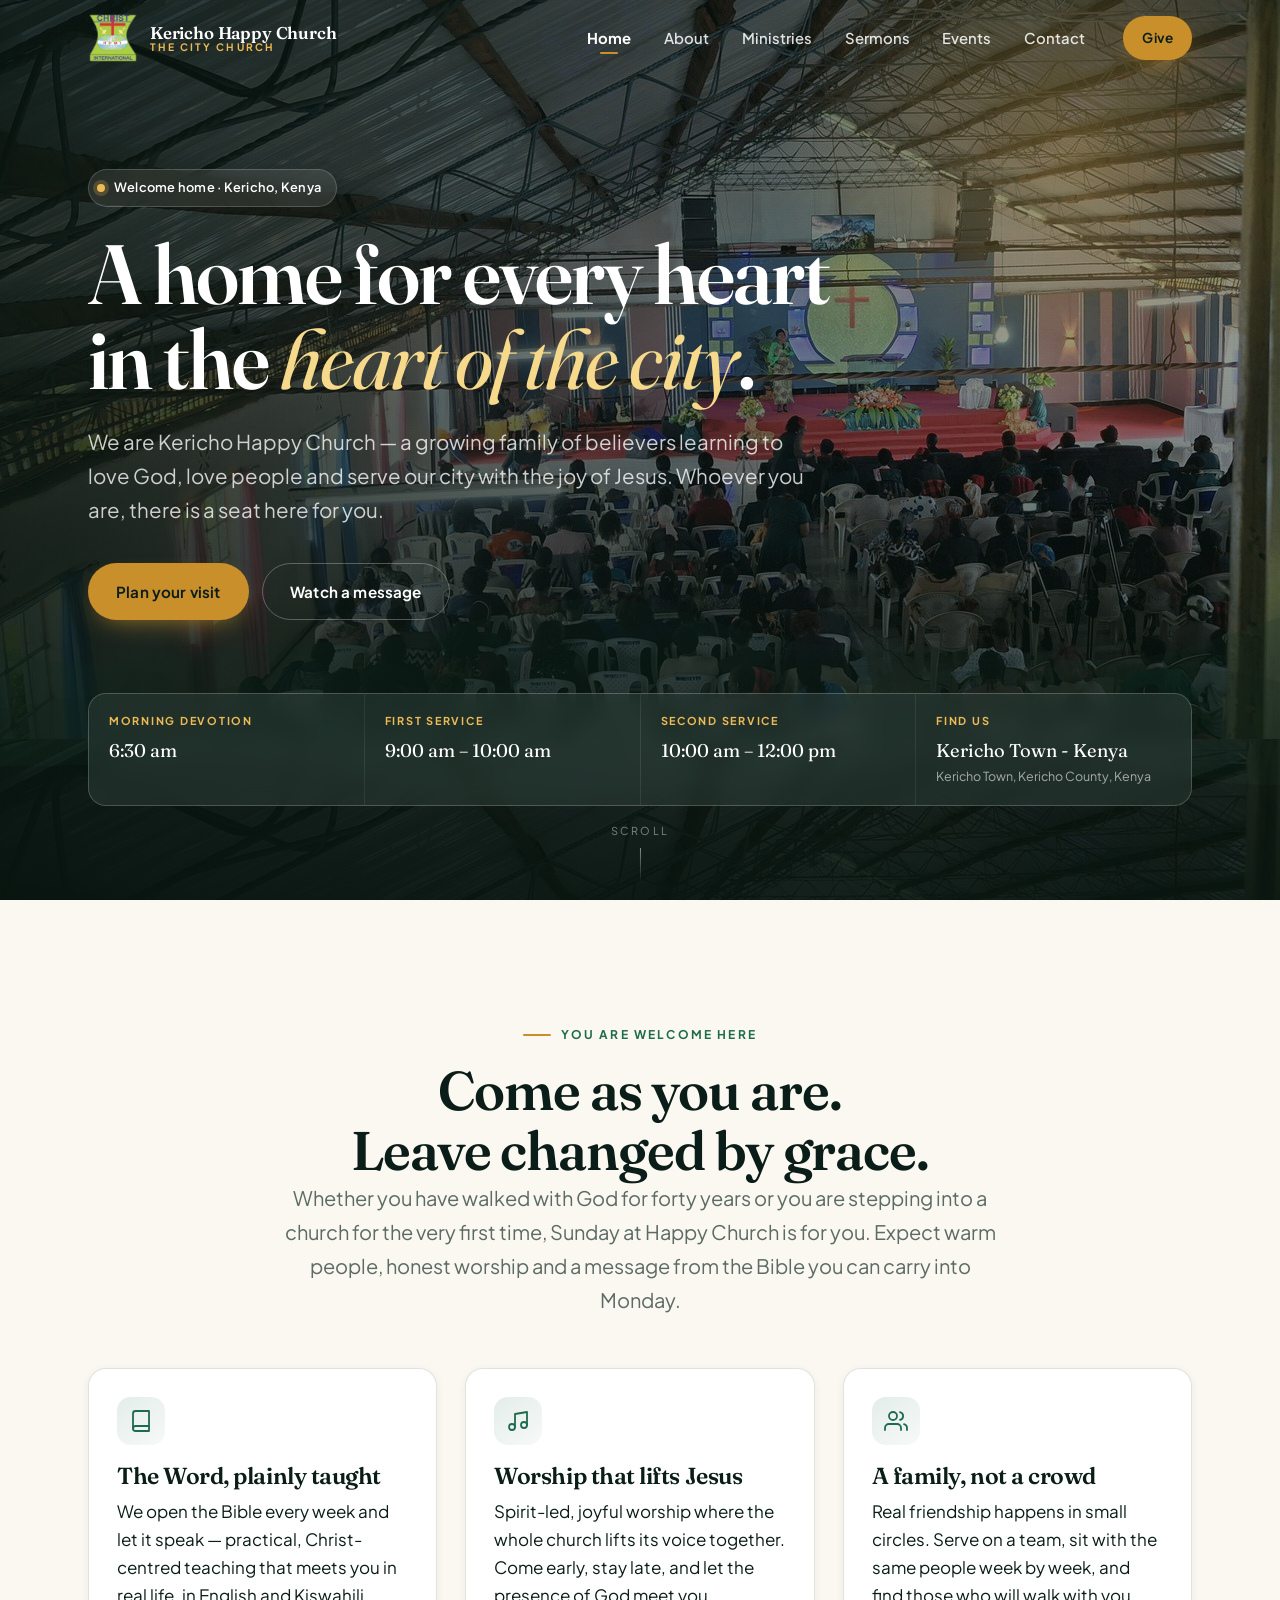
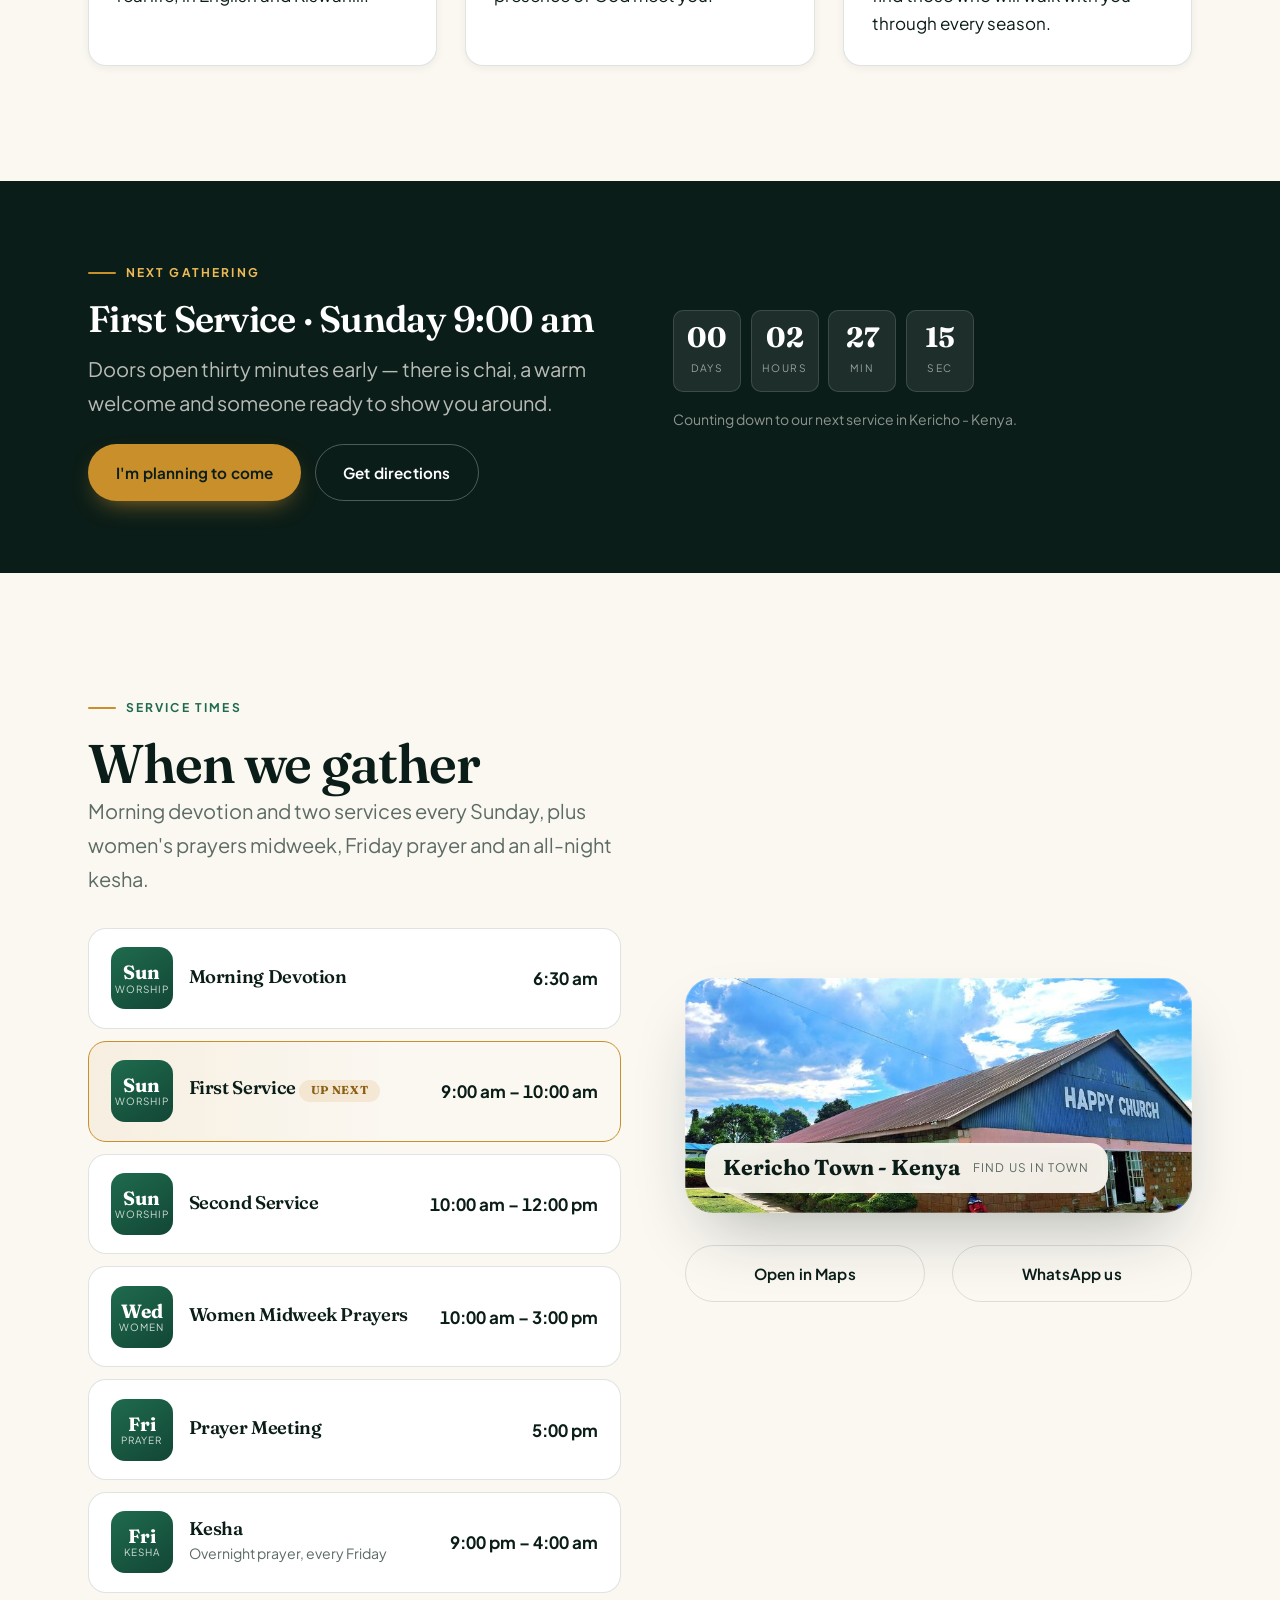
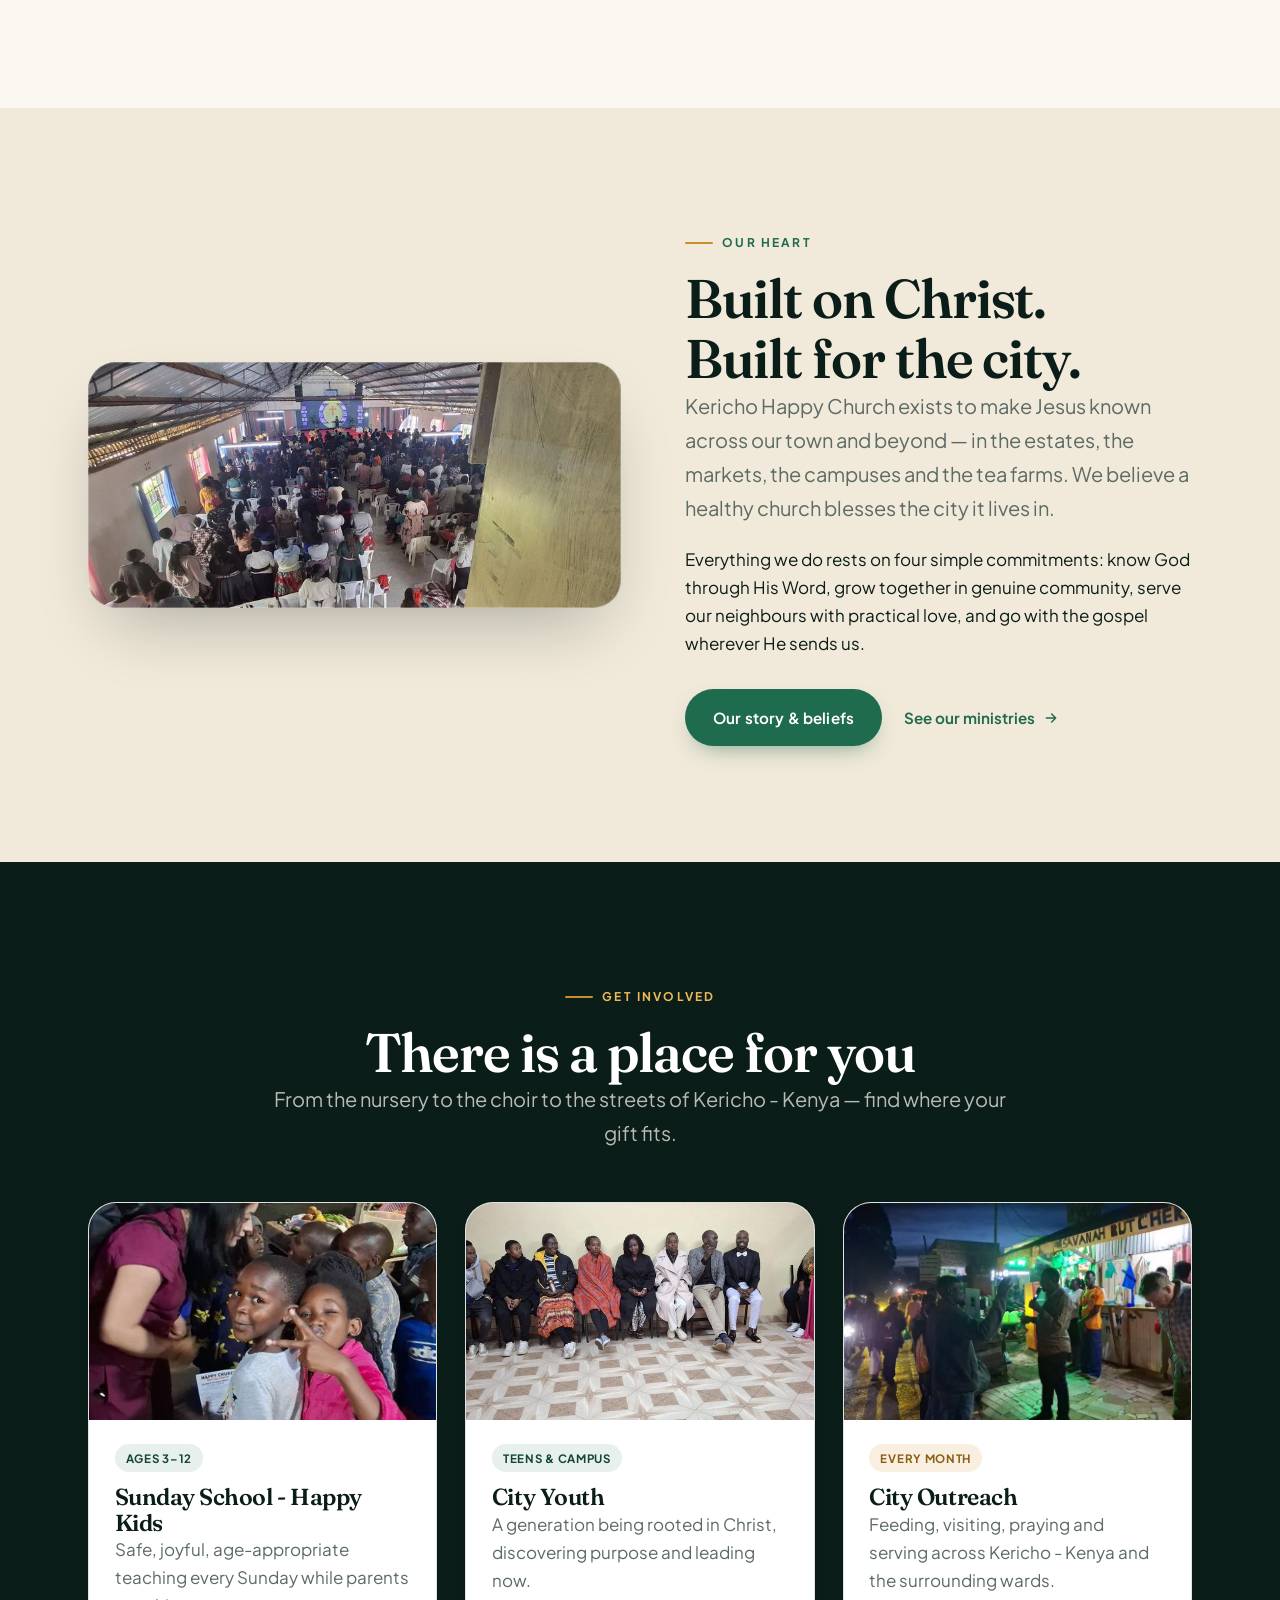
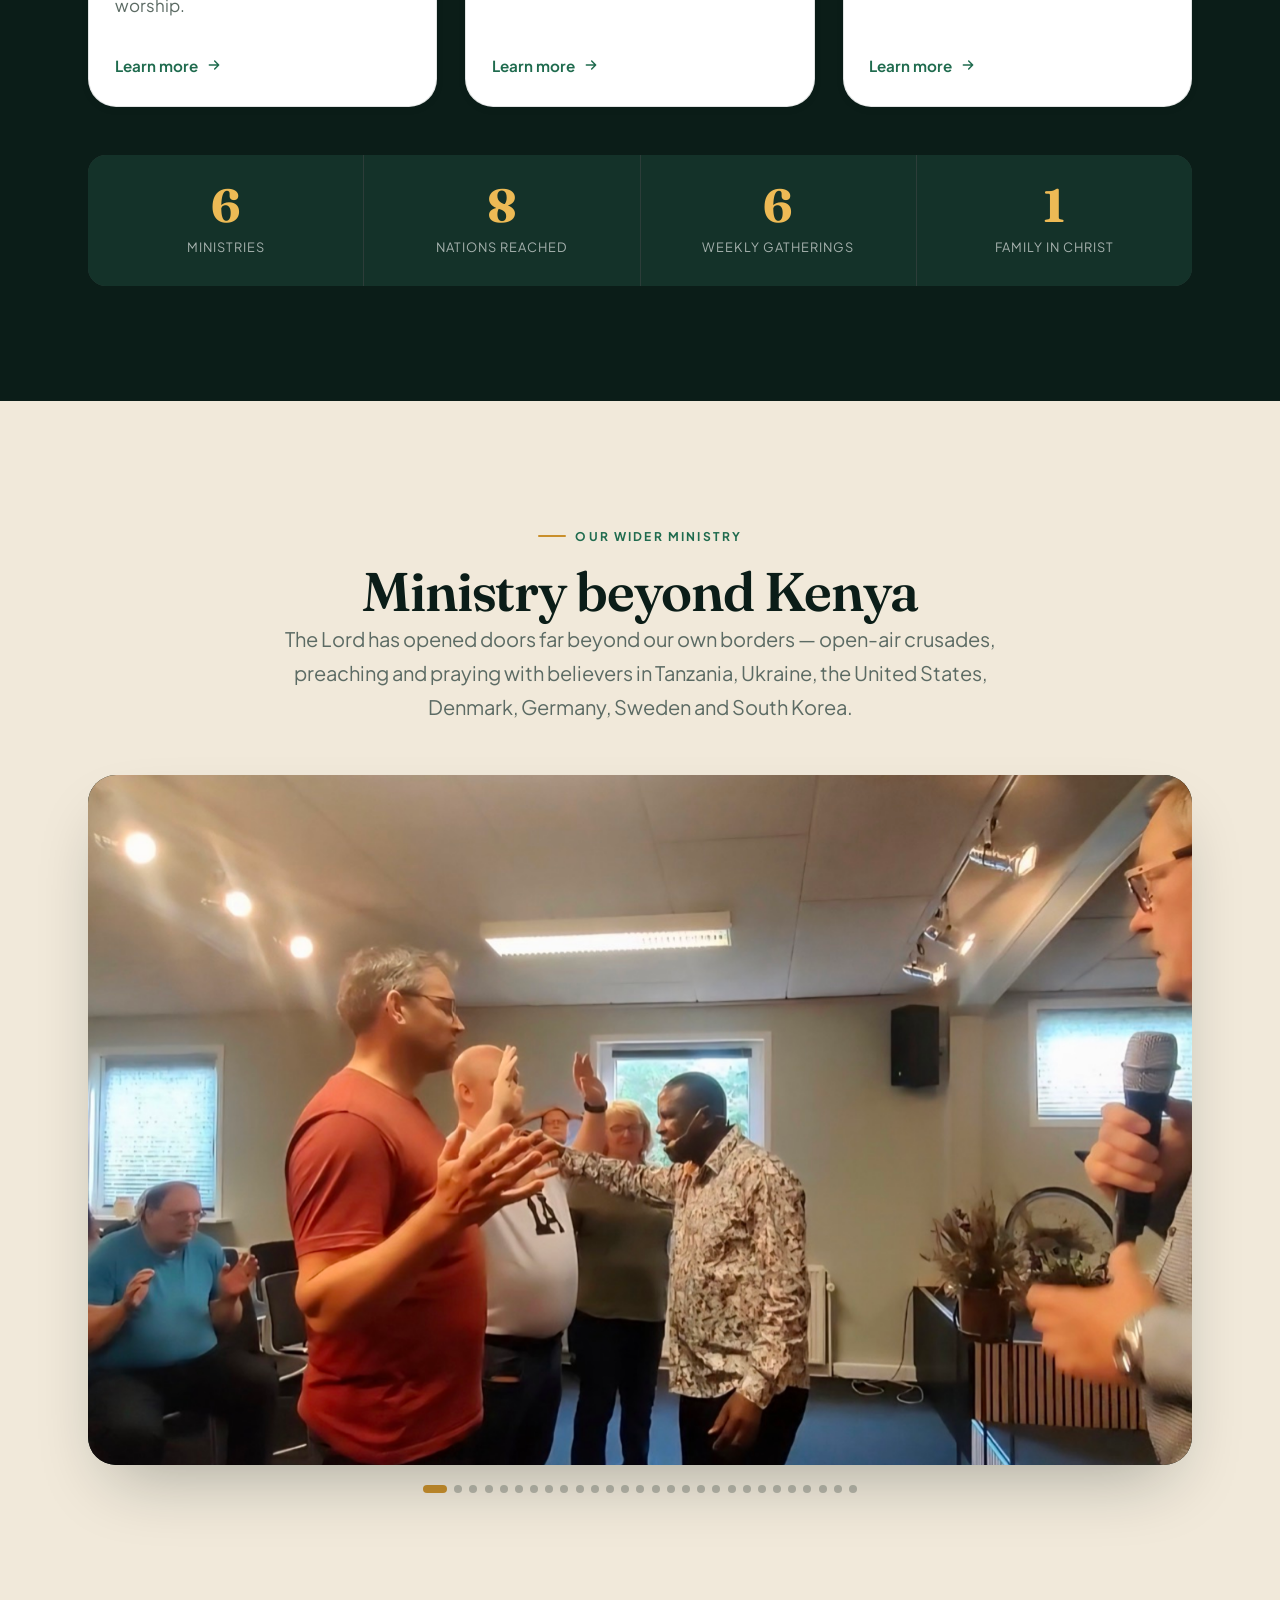
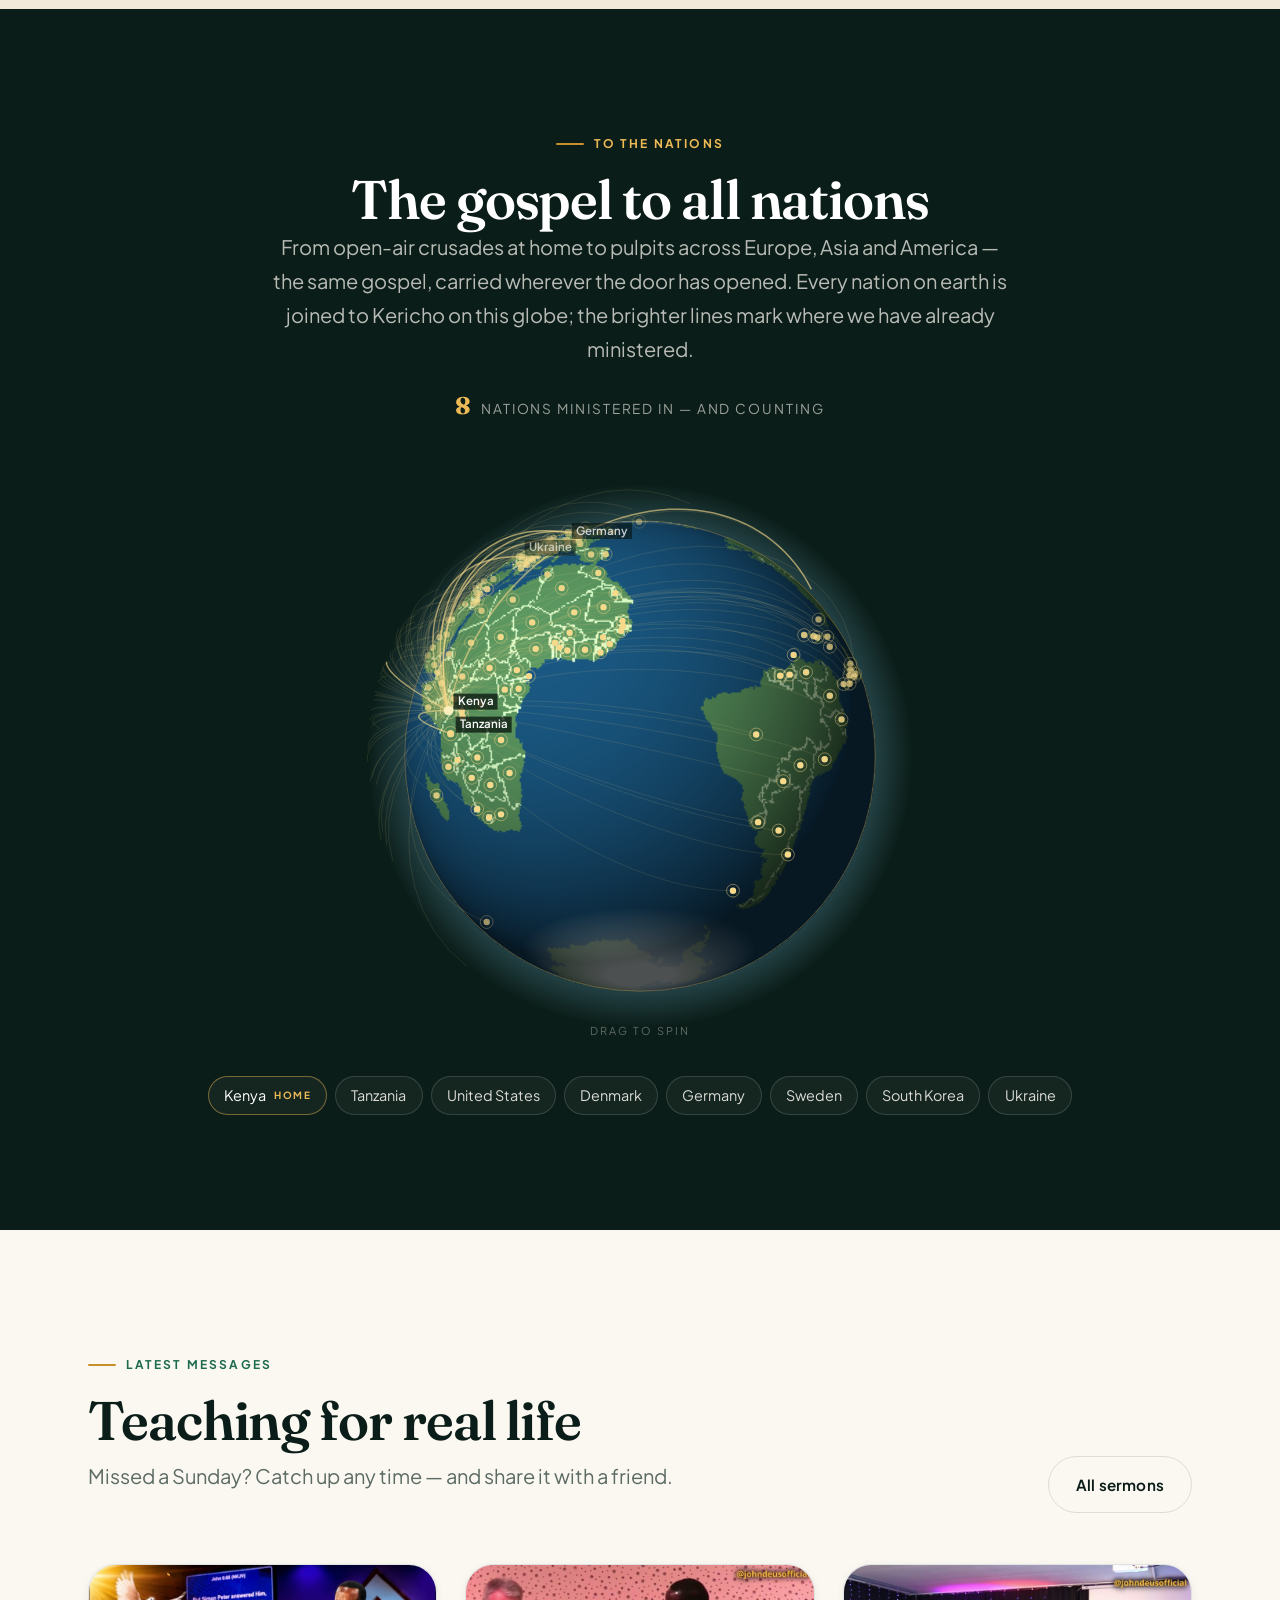
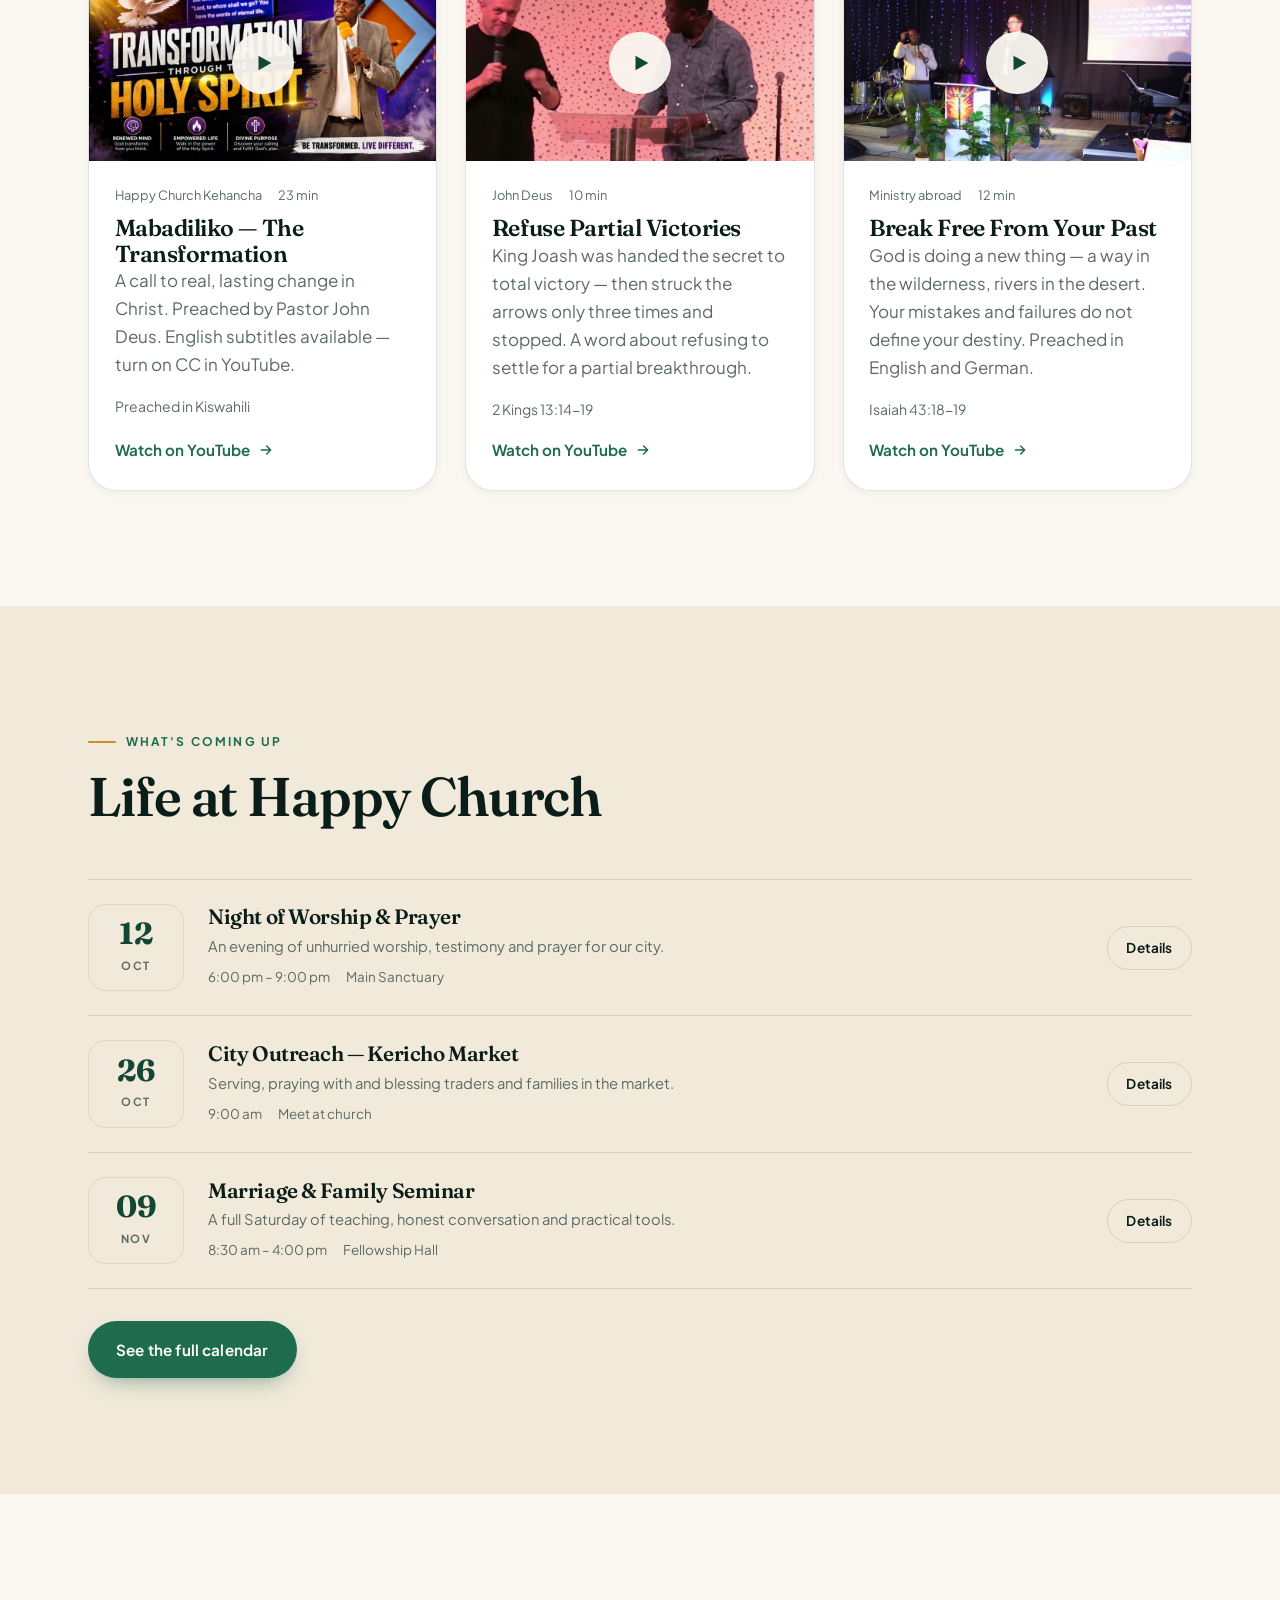
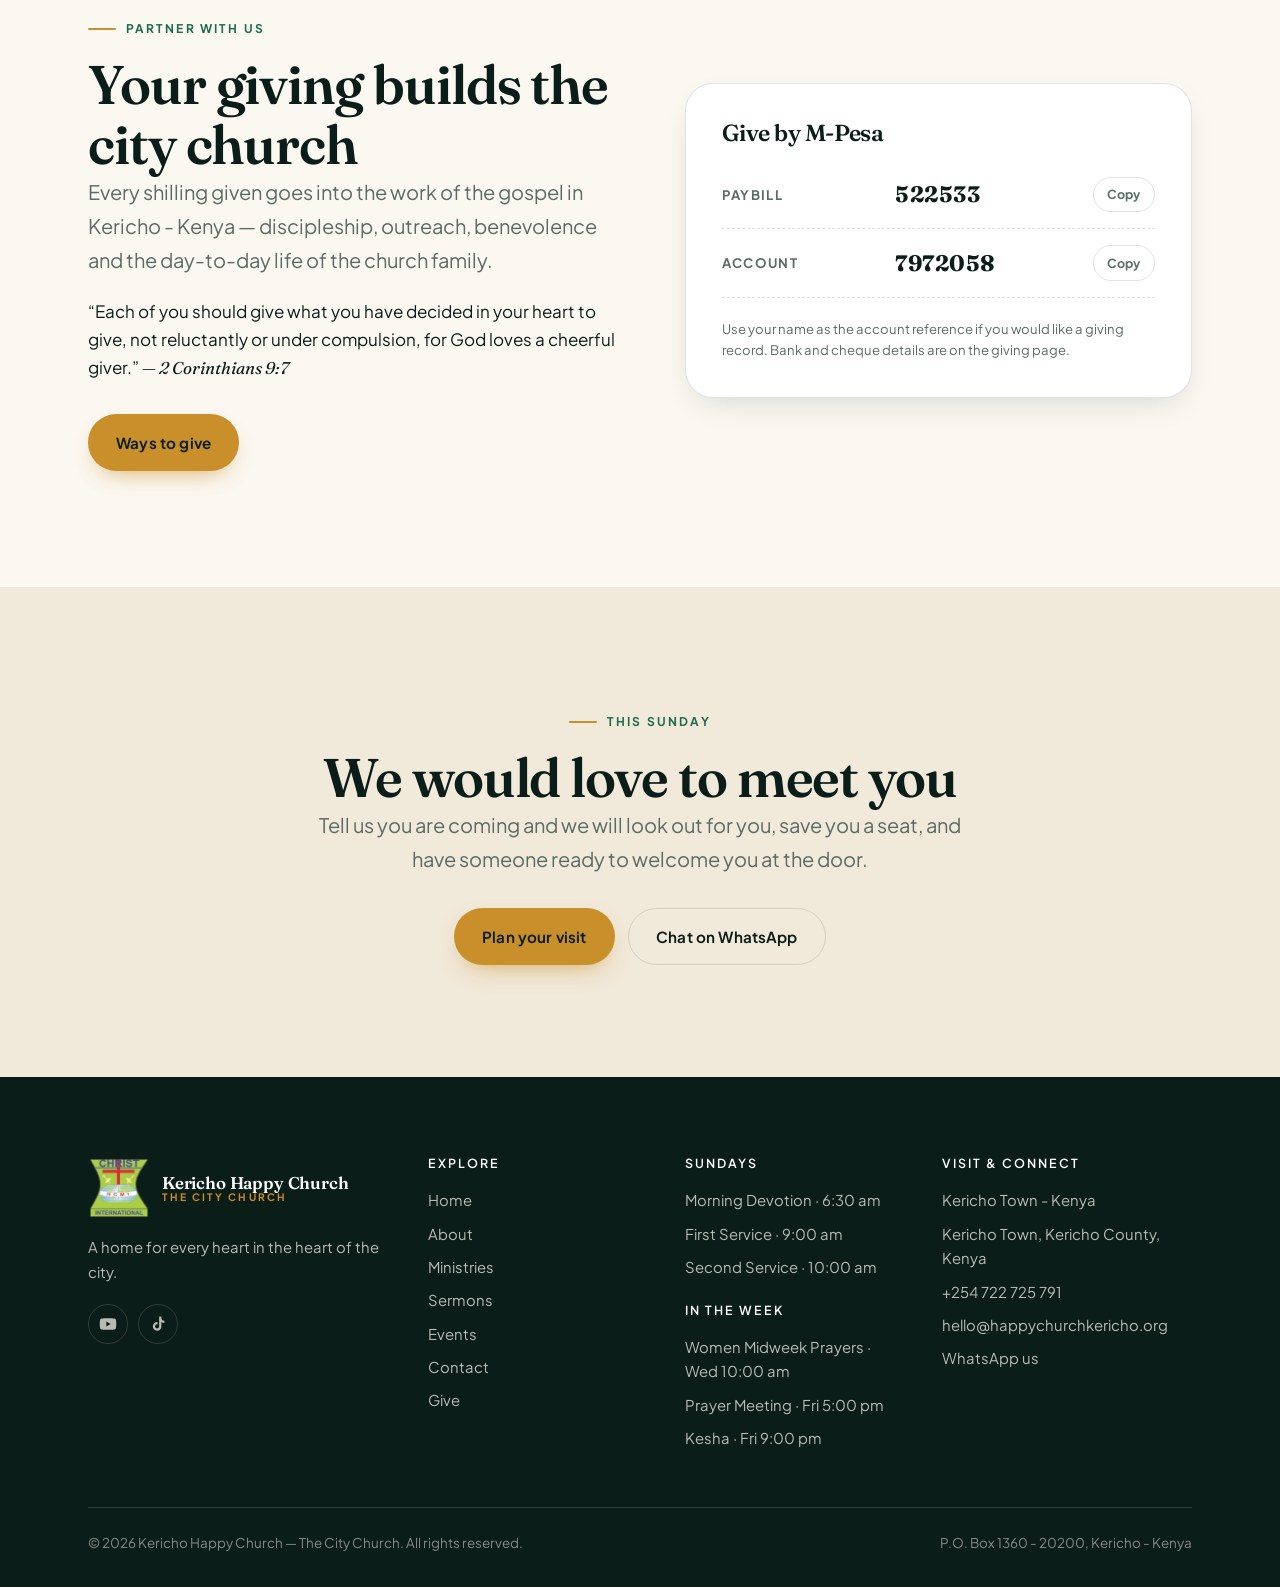
==== index.html @ 702e2ae2 "Rename Happy Kids to Sunday School - Happy Kids Full name on the ministry cards and in the gallery c" ====
<!DOCTYPE html>
<html lang="en">
<head>
<meta charset="utf-8">
<meta name="viewport" content="width=device-width, initial-scale=1">
<title>Kericho Happy Church — The City Church</title>
<meta name="description" content="Kericho Happy Church, The City Church. A Christ-centred family in the heart of Kericho Town, Kenya. Join us Sundays for worship, the Word and community.">
<meta property="og:title" content="Kericho Happy Church — The City Church">
<meta property="og:description" content="A home for every heart in the heart of the city. Join us this Sunday in Kericho - Kenya.">
<meta property="og:type" content="website">
<link rel="icon" href="assets/img/brand/favicon.ico" sizes="any">
<link rel="icon" href="assets/img/brand/mark-64.png" type="image/png">
<link rel="apple-touch-icon" href="assets/img/brand/mark-180.png">
<link rel="preconnect" href="https://fonts.googleapis.com">
<link rel="preconnect" href="https://fonts.gstatic.com" crossorigin>
<link href="https://fonts.googleapis.com/css2?family=Fraunces:ital,opsz,wght@0,9..144,400..700;1,9..144,400..600&family=Plus+Jakarta+Sans:wght@400;500;600;700&display=swap" rel="stylesheet">
<link rel="stylesheet" href="assets/css/styles.css?v=202609112347">
</head>
<body>
<div data-header></div>

<main id="main">

  <!-- ============ HERO ============ -->
  <section class="hero">
    <div class="hero-bg" aria-hidden="true"></div>
    <div class="hero-glow" aria-hidden="true"></div>
    <img class="hero-hills" src="assets/img/hero-hills.svg" alt="" aria-hidden="true">
    <div class="wrap hero-inner">
      <span class="hero-badge"><span class="dot"></span> Welcome home &middot; Kericho, Kenya</span>
      <h1 class="h-hero">A home for every heart in the <em>heart of the city</em>.</h1>
      <p class="hero-sub">We are Kericho Happy Church &mdash; a growing family of believers learning to love God, love people and serve our city with the joy of Jesus. Whoever you are, there is a seat here for you.</p>
      <div class="btn-row">
        <a class="btn btn-gold" href="contact.html">Plan your visit</a>
        <a class="btn btn-ghost" href="sermons.html">Watch a message</a>
      </div>
      <dl class="hero-strip" data-hero-strip></dl>
    </div>
    <span class="scroll-cue" aria-hidden="true">Scroll<i></i></span>
  </section>

  <!-- ============ WELCOME ============ -->
  <section class="section">
    <div class="wrap">
      <div class="section-head center" data-reveal>
        <span class="eyebrow">You are welcome here</span>
        <h2 class="h-1">Come as you are.<br>Leave changed by grace.</h2>
        <p class="lead">Whether you have walked with God for forty years or you are stepping into a church for the very first time, Sunday at Happy Church is for you. Expect warm people, honest worship and a message from the Bible you can carry into Monday.</p>
      </div>

      <div class="grid g-3">
        <article class="card" data-reveal data-delay="1">
          <div class="card-icon" aria-hidden="true"><svg viewBox="0 0 24 24" fill="none" stroke="currentColor" stroke-width="1.8" stroke-linecap="round" stroke-linejoin="round"><path d="M4 19.5A2.5 2.5 0 016.5 17H20"/><path d="M6.5 2H20v20H6.5A2.5 2.5 0 014 19.5v-15A2.5 2.5 0 016.5 2z"/></svg></div>
          <h3 class="h-3">The Word, plainly taught</h3>
          <p>We open the Bible every week and let it speak &mdash; practical, Christ-centred teaching that meets you in real life, in English and Kiswahili.</p>
        </article>
        <article class="card" data-reveal data-delay="2">
          <div class="card-icon" aria-hidden="true"><svg viewBox="0 0 24 24" fill="none" stroke="currentColor" stroke-width="1.8" stroke-linecap="round" stroke-linejoin="round"><path d="M9 18V5l12-2v13"/><circle cx="6" cy="18" r="3"/><circle cx="18" cy="16" r="3"/></svg></div>
          <h3 class="h-3">Worship that lifts Jesus</h3>
          <p>Spirit-led, joyful worship where the whole church lifts its voice together. Come early, stay late, and let the presence of God meet you.</p>
        </article>
        <article class="card" data-reveal data-delay="3">
          <div class="card-icon" aria-hidden="true"><svg viewBox="0 0 24 24" fill="none" stroke="currentColor" stroke-width="1.8" stroke-linecap="round" stroke-linejoin="round"><path d="M17 21v-2a4 4 0 00-4-4H5a4 4 0 00-4 4v2"/><circle cx="9" cy="7" r="4"/><path d="M23 21v-2a4 4 0 00-3-3.9M16 3.1a4 4 0 010 7.8"/></svg></div>
          <h3 class="h-3">A family, not a crowd</h3>
          <p>Real friendship happens in small circles. Serve on a team, sit with the same people week by week, and find those who will walk with you through every season.</p>
        </article>
      </div>
    </div>
  </section>

  <!-- ============ COUNTDOWN BAND ============ -->
  <section class="section tint-dark" style="padding-block:clamp(3rem,6vw,4.5rem)">
    <div class="wrap">
      <div class="split" style="align-items:center;gap:2.5rem">
        <div data-reveal>
          <span class="eyebrow">Next gathering</span>
          <h2 class="h-2" data-next-service>Next service</h2>
          <p class="lead" style="margin-top:.75rem">Doors open thirty minutes early &mdash; there is chai, a warm welcome and someone ready to show you around.</p>
          <div class="btn-row" style="margin-top:1.5rem">
            <a class="btn btn-gold" href="contact.html">I'm planning to come</a>
            <a class="btn btn-ghost" data-href="directions" href="#" target="_blank" rel="noopener">Get directions</a>
          </div>
        </div>
        <div data-reveal data-delay="2">
          <div class="countdown" data-countdown aria-live="off"></div>
          <p class="small" style="margin-top:1rem;color:rgba(251,248,242,.55)">Counting down to our next service in Kericho - Kenya.</p>
        </div>
      </div>
    </div>
  </section>

  <!-- ============ TIMES + LOCATION ============ -->
  <section class="section">
    <div class="wrap">
      <div class="split">
        <div data-reveal>
          <span class="eyebrow">Service times</span>
          <h2 class="h-1">When we gather</h2>
          <p class="lead">Morning devotion and two services every Sunday, plus women's prayers midweek, Friday prayer and an all-night kesha.</p>
          <div class="times mt-2" data-services></div>
        </div>
        <div data-reveal data-delay="2">
          <div class="media-frame">
            <img src="assets/img/art-welcome.svg" data-photo="welcome" alt="Illustration of the Kericho tea hills at sunrise">
            <div class="media-badge">
              <strong data-text="contact.addressLine2">Kericho</strong>
              <span>Find us in town</span>
            </div>
          </div>
          <div class="grid g-2 mt-2">
            <a class="btn btn-ghost" data-href="map" href="#" target="_blank" rel="noopener">Open in Maps</a>
            <a class="btn btn-ghost" data-href="whatsapp" href="#" target="_blank" rel="noopener">WhatsApp us</a>
          </div>
        </div>
      </div>
    </div>
  </section>

  <!-- ============ ABOUT PREVIEW ============ -->
  <section class="section tint-sand">
    <div class="wrap">
      <div class="split reverse">
        <div data-reveal>
          <span class="eyebrow">Our heart</span>
          <h2 class="h-1">Built on Christ.<br>Built for the city.</h2>
          <p class="lead">Kericho Happy Church exists to make Jesus known across our town and beyond &mdash; in the estates, the markets, the campuses and the tea farms. We believe a healthy church blesses the city it lives in.</p>
          <p>Everything we do rests on four simple commitments: know God through His Word, grow together in genuine community, serve our neighbours with practical love, and go with the gospel wherever He sends us.</p>
          <div class="btn-row mt-2">
            <a class="btn" href="about.html">Our story &amp; beliefs</a>
            <a class="link-arrow" href="ministries.html" style="align-self:center;padding-left:.5rem">See our ministries <svg width="16" height="16" viewBox="0 0 24 24" fill="none" stroke="currentColor" stroke-width="2.2" stroke-linecap="round" stroke-linejoin="round"><path d="M5 12h14M13 6l6 6-6 6"/></svg></a>
          </div>
        </div>
        <div data-reveal data-delay="2">
          <div class="media-frame"><img src="assets/img/art-community.svg" data-photo="story" alt="Illustration representing the church community in Kericho - Kenya"></div>
        </div>
      </div>
    </div>
  </section>

  <!-- ============ MINISTRIES ============ -->
  <section class="section tint-dark">
    <div class="wrap">
      <div class="section-head center" data-reveal>
        <span class="eyebrow">Get involved</span>
        <h2 class="h-1">There is a place for you</h2>
        <p class="lead">From the nursery to the choir to the streets of Kericho - Kenya &mdash; find where your gift fits.</p>
      </div>
      <div class="grid g-3">
        <a class="feature" href="ministries.html" data-reveal data-delay="1">
          <div class="feature-art"><img src="assets/img/art-kids.svg" data-photo="kids" alt=""></div>
          <div class="feature-body"><span class="tag">Ages 3&ndash;12</span><h3 class="h-3" style="margin-top:.75rem">Sunday School - Happy Kids</h3><p style="color:var(--muted)">Safe, joyful, age-appropriate teaching every Sunday while parents worship.</p><span class="link-arrow">Learn more <svg width="16" height="16" viewBox="0 0 24 24" fill="none" stroke="currentColor" stroke-width="2.2" stroke-linecap="round" stroke-linejoin="round"><path d="M5 12h14M13 6l6 6-6 6"/></svg></span></div>
        </a>
        <a class="feature" href="ministries.html" data-reveal data-delay="2">
          <div class="feature-art"><img src="assets/img/art-youth.svg" data-photo="youth" alt=""></div>
          <div class="feature-body"><span class="tag">Teens &amp; campus</span><h3 class="h-3" style="margin-top:.75rem">City Youth</h3><p style="color:var(--muted)">A generation being rooted in Christ, discovering purpose and leading now.</p><span class="link-arrow">Learn more <svg width="16" height="16" viewBox="0 0 24 24" fill="none" stroke="currentColor" stroke-width="2.2" stroke-linecap="round" stroke-linejoin="round"><path d="M5 12h14M13 6l6 6-6 6"/></svg></span></div>
        </a>
        <a class="feature" href="ministries.html" data-reveal data-delay="3">
          <div class="feature-art"><img src="assets/img/art-outreach.svg" data-photo="outreach" alt=""></div>
          <div class="feature-body"><span class="tag gold">Every month</span><h3 class="h-3" style="margin-top:.75rem">City Outreach</h3><p style="color:var(--muted)">Feeding, visiting, praying and serving across Kericho - Kenya and the surrounding wards.</p><span class="link-arrow">Learn more <svg width="16" height="16" viewBox="0 0 24 24" fill="none" stroke="currentColor" stroke-width="2.2" stroke-linecap="round" stroke-linejoin="round"><path d="M5 12h14M13 6l6 6-6 6"/></svg></span></div>
        </a>
      </div>
      <div class="stats mt-2" data-reveal style="margin-top:clamp(2rem,4vw,3rem)">
        <div><strong>6</strong><span>Ministries</span></div>
        <div><strong>8</strong><span>Nations reached</span></div>
        <div><strong>6</strong><span>Weekly gatherings</span></div>
        <div><strong>1</strong><span>Family in Christ</span></div>
      </div>
    </div>
  </section>

  <!-- ============ GALLERY ============ -->
  <section class="section tint-sand">
    <div class="wrap">
      <div class="section-head center" data-gallery-head="abroad" data-reveal></div>
      <div class="show" data-gallery="abroad" data-reveal></div>
    </div>
  </section>

  <!-- ============ NATIONS ============ -->
  <section class="section tint-dark">
    <div class="wrap">
      <div class="section-head center" data-nations-head data-reveal></div>
      <div class="globe-wrap" data-reveal>
        <canvas class="globe" data-globe aria-hidden="true"></canvas>
        <p class="globe-hint">Drag to spin</p>
      </div>
      <ul class="nation-list" data-nations aria-label="Countries the ministry has preached in"></ul>
    </div>
  </section>

  <!-- ============ SERMONS ============ -->
  <section class="section">
    <div class="wrap">
      <div class="section-head" data-reveal style="display:flex;justify-content:space-between;align-items:flex-end;gap:2rem;max-width:none;flex-wrap:wrap">
        <div style="max-width:52ch">
          <span class="eyebrow">Latest messages</span>
          <h2 class="h-1">Teaching for real life</h2>
          <p class="lead" style="margin-top:.5rem">Missed a Sunday? Catch up any time &mdash; and share it with a friend.</p>
        </div>
        <a class="btn btn-ghost" href="sermons.html">All sermons</a>
      </div>
      <div class="grid g-3" data-sermons="3"></div>
    </div>
  </section>

  <!-- ============ EVENTS ============ -->
  <section class="section tint-sand">
    <div class="wrap">
      <div class="section-head" data-reveal>
        <span class="eyebrow">What's coming up</span>
        <h2 class="h-1">Life at Happy Church</h2>
      </div>
      <div data-reveal>
        <article class="event">
          <div class="event-date"><b>12</b><span>Oct</span></div>
          <div class="event-body">
            <h3>Night of Worship &amp; Prayer</h3>
            <p>An evening of unhurried worship, testimony and prayer for our city.</p>
            <div class="event-meta"><span>6:00 pm &ndash; 9:00 pm</span><span>Main Sanctuary</span></div>
          </div>
          <a class="btn btn-ghost btn-sm" href="events.html">Details</a>
        </article>
        <article class="event">
          <div class="event-date"><b>26</b><span>Oct</span></div>
          <div class="event-body">
            <h3>City Outreach &mdash; Kericho Market</h3>
            <p>Serving, praying with and blessing traders and families in the market.</p>
            <div class="event-meta"><span>9:00 am</span><span>Meet at church</span></div>
          </div>
          <a class="btn btn-ghost btn-sm" href="events.html">Details</a>
        </article>
        <article class="event">
          <div class="event-date"><b>09</b><span>Nov</span></div>
          <div class="event-body">
            <h3>Marriage &amp; Family Seminar</h3>
            <p>A full Saturday of teaching, honest conversation and practical tools.</p>
            <div class="event-meta"><span>8:30 am &ndash; 4:00 pm</span><span>Fellowship Hall</span></div>
          </div>
          <a class="btn btn-ghost btn-sm" href="events.html">Details</a>
        </article>
      </div>
      <div class="mt-2"><a class="btn" href="events.html">See the full calendar</a></div>
    </div>
  </section>

  <!-- ============ GIVING ============ -->
  <section class="section">
    <div class="wrap">
      <div class="split">
        <div data-reveal>
          <span class="eyebrow">Partner with us</span>
          <h2 class="h-1">Your giving builds the city church</h2>
          <p class="lead">Every shilling given goes into the work of the gospel in Kericho - Kenya &mdash; discipleship, outreach, benevolence and the day-to-day life of the church family.</p>
          <p>&ldquo;Each of you should give what you have decided in your heart to give, not reluctantly or under compulsion, for God loves a cheerful giver.&rdquo; <span class="serif-i">&mdash; 2 Corinthians 9:7</span></p>
          <div class="btn-row mt-2"><a class="btn btn-gold" href="give.html">Ways to give</a></div>
        </div>
        <div class="give-card" data-reveal data-delay="2">
          <h3 class="h-3" style="margin-bottom:1rem">Give by M-Pesa</h3>
          <div class="pay-row"><span>Paybill</span><strong data-text="giving.paybill">000000</strong><button class="copy-btn" data-copy-key="giving.paybill">Copy</button></div>
          <div class="pay-row"><span>Account</span><strong data-text="giving.account">TITHE</strong><button class="copy-btn" data-copy-key="giving.account">Copy</button></div>
          <p class="form-note" style="margin-top:1.25rem;margin-bottom:0">Use your name as the account reference if you would like a giving record. Bank and cheque details are on the giving page.</p>
        </div>
      </div>
    </div>
  </section>

  <!-- ============ FINAL CTA ============ -->
  <section class="section tint-sand" style="padding-bottom:clamp(4rem,9vw,7rem)">
    <div class="wrap wrap-narrow center" data-reveal>
      <span class="eyebrow" style="justify-content:center">This Sunday</span>
      <h2 class="h-1">We would love to meet you</h2>
      <p class="lead">Tell us you are coming and we will look out for you, save you a seat, and have someone ready to welcome you at the door.</p>
      <div class="btn-row" style="justify-content:center;margin-top:2rem">
        <a class="btn btn-gold" href="contact.html">Plan your visit</a>
        <a class="btn btn-ghost" data-href="whatsapp" href="#" target="_blank" rel="noopener">Chat on WhatsApp</a>
      </div>
    </div>
  </section>

</main>

<div data-footer></div>
<script src="assets/js/globe-data.js?v=202609112347"></script>
<script src="assets/js/site.config.js?v=202609112347"></script>
<script src="assets/js/site.js?v=202609112347"></script>
</body>
</html>
---- assets/css/styles.css ----
/* =============================================================
   HAPPY CHURCH KERICHO — THE CITY CHURCH
   Design system + site styles.
   Palette inspired by Kericho tea country: evergreen, gold, cream.
   ============================================================= */

/* ---------- 1. TOKENS ---------------------------------------- */
:root {
  /* Colour */
  --ink:        #0B1D18;   /* deepest green-black — text & dark sections */
  --ink-soft:   #143229;
  --leaf:       #1F6B4E;   /* tea green — primary brand */
  --leaf-deep:  #124635;
  --leaf-light: #4FA37C;
  --gold:       #C98F2B;   /* warm harvest gold — accent */
  --gold-light: #EDBA55;
  --gold-glow:  #F6D98A;
  --cream:      #FBF8F2;   /* page background */
  --sand:       #F1E9DA;   /* panel background */
  --sand-deep:  #E3D6C0;
  --white:      #FFFFFF;

  --muted:      #5C6B64;
  --line:       rgba(11, 29, 24, .12);
  --line-dark:  rgba(255, 255, 255, .14);

  /* Type */
  --display: "Fraunces", "Iowan Old Style", Georgia, "Times New Roman", serif;
  --sans: "Plus Jakarta Sans", -apple-system, BlinkMacSystemFont, "Segoe UI", Roboto, Helvetica, Arial, sans-serif;

  /* Space & shape */
  --gutter: clamp(1.25rem, 4vw, 3rem);
  --maxw: 1200px;
  --maxw-narrow: 780px;
  --r-sm: 10px;
  --r-md: 18px;
  --r-lg: 28px;
  --r-pill: 999px;

  /* Elevation */
  --sh-sm: 0 2px 8px rgba(11,29,24,.06);
  --sh-md: 0 12px 32px -12px rgba(11,29,24,.18);
  --sh-lg: 0 32px 70px -24px rgba(11,29,24,.32);

  --ease: cubic-bezier(.22,.61,.36,1);
  --nav-h: 76px;
}

/* ---------- 2. RESET ----------------------------------------- */
*, *::before, *::after { box-sizing: border-box; }
html { -webkit-text-size-adjust: 100%; scroll-behavior: smooth; scroll-padding-top: calc(var(--nav-h) + 16px); }
body {
  margin: 0;
  font-family: var(--sans);
  font-size: 1.0625rem;
  line-height: 1.65;
  color: var(--ink);
  background: var(--cream);
  -webkit-font-smoothing: antialiased;
  overflow-x: hidden;
}
img, svg, video { max-width: 100%; display: block; }
a { color: inherit; text-decoration: none; }
button { font: inherit; color: inherit; cursor: pointer; }
ul, ol { margin: 0; padding: 0; list-style: none; }
h1, h2, h3, h4 { margin: 0; font-family: var(--display); font-weight: 600; line-height: 1.1; letter-spacing: -.02em; }
p { margin: 0 0 1em; }
:focus-visible { outline: 3px solid var(--gold); outline-offset: 3px; border-radius: 4px; }

/* ---------- 3. TYPE SCALE ------------------------------------ */
.h-hero  { font-size: clamp(2.75rem, 7.5vw, 5.25rem); line-height: 1.02; }
.h-1     { font-size: clamp(2.1rem, 4.6vw, 3.4rem); }
.h-2     { font-size: clamp(1.6rem, 3vw, 2.3rem); }
.h-3     { font-size: clamp(1.2rem, 2vw, 1.45rem); }
.lead    { font-size: clamp(1.05rem, 1.6vw, 1.25rem); color: var(--muted); line-height: 1.7; }
.small   { font-size: .875rem; }
.serif-i { font-family: var(--display); font-style: italic; font-weight: 400; }

.eyebrow {
  display: inline-flex; align-items: center; gap: .6rem;
  font-size: .75rem; font-weight: 700; letter-spacing: .18em; text-transform: uppercase;
  color: var(--leaf); margin-bottom: 1rem;
}
.eyebrow::before { content: ""; width: 28px; height: 2px; background: var(--gold); border-radius: 2px; }
.on-dark .eyebrow, .tint-dark .eyebrow, .hero .eyebrow, .page-hero .eyebrow { color: var(--gold-light); }

/* ---------- 4. LAYOUT ---------------------------------------- */
.wrap { width: 100%; max-width: var(--maxw); margin-inline: auto; padding-inline: var(--gutter); }
.wrap-narrow { max-width: var(--maxw-narrow); }
.section { padding-block: clamp(4rem, 9vw, 7.5rem); position: relative; }
.section-head { max-width: 62ch; margin-bottom: clamp(2rem, 4vw, 3.25rem); }
.section-head.center { margin-inline: auto; text-align: center; }
.section-head.center .eyebrow { justify-content: center; }
.grid { display: grid; gap: clamp(1rem, 2.2vw, 1.75rem); }
.g-2 { grid-template-columns: repeat(2, 1fr); }
.g-3 { grid-template-columns: repeat(3, 1fr); }
.g-4 { grid-template-columns: repeat(4, 1fr); }
.stack-sm > * + * { margin-top: .5rem; }
.center { text-align: center; }
.mt-2 { margin-top: 2rem; }
.tint-sand { background: var(--sand); }
.tint-dark { background: var(--ink); color: var(--cream); }
.on-dark, .tint-dark { color: rgba(251,248,242,.82); }
.on-dark h1, .on-dark h2, .on-dark h3, .tint-dark h1, .tint-dark h2, .tint-dark h3 { color: var(--white); }
.on-dark .lead, .tint-dark .lead { color: rgba(251,248,242,.72); }

/* ---------- 5. BUTTONS --------------------------------------- */
.btn {
  --btn-bg: var(--leaf); --btn-fg: #fff; --btn-bd: transparent;
  display: inline-flex; align-items: center; justify-content: center; gap: .6rem;
  padding: .95rem 1.7rem; border: 1.5px solid var(--btn-bd); border-radius: var(--r-pill);
  background: var(--btn-bg); color: var(--btn-fg);
  font-weight: 650; font-size: .95rem; letter-spacing: .01em;
  transition: transform .25s var(--ease), box-shadow .25s var(--ease), background .25s var(--ease), color .25s var(--ease);
  box-shadow: 0 10px 24px -12px rgba(31,107,78,.7);
  will-change: transform;
}
.btn:hover { transform: translateY(-2px); box-shadow: 0 16px 30px -12px rgba(31,107,78,.75); }
.btn:active { transform: translateY(0); }
.btn-gold { --btn-bg: var(--gold); --btn-fg: var(--ink); box-shadow: 0 10px 26px -12px rgba(201,143,43,.85); }
.btn-gold:hover { --btn-bg: var(--gold-light); }
.btn-ghost { --btn-bg: transparent; --btn-fg: var(--ink); --btn-bd: var(--line); box-shadow: none; }
.btn-ghost:hover { --btn-bd: var(--leaf); --btn-fg: var(--leaf); box-shadow: none; }
.on-dark .btn-ghost, .tint-dark .btn-ghost, .hero .btn-ghost, .page-hero .btn-ghost { --btn-fg: #fff; --btn-bd: rgba(255,255,255,.28); }
.on-dark .btn-ghost:hover, .tint-dark .btn-ghost:hover { --btn-bd: var(--gold); --btn-fg: var(--gold-light); }
.btn-sm { padding: .6rem 1.15rem; font-size: .85rem; }
.btn-row { display: flex; flex-wrap: wrap; gap: .85rem; }

.link-arrow {
  display: inline-flex; align-items: center; gap: .5rem;
  font-weight: 650; color: var(--leaf); font-size: .95rem;
}
.link-arrow svg { transition: transform .3s var(--ease); }
.link-arrow:hover svg { transform: translateX(5px); }
.on-dark .link-arrow, .tint-dark .link-arrow { color: var(--gold-light); }

/* ---------- 6. HEADER / NAV ---------------------------------- */
.skip {
  position: absolute; left: -9999px; top: 0; z-index: 200;
  background: var(--ink); color: #fff; padding: .8rem 1.2rem; border-radius: 0 0 var(--r-sm) 0;
}
.skip:focus { left: 0; }

.site-header {
  position: fixed; inset: 0 0 auto 0; z-index: 100;
  height: var(--nav-h);
  display: flex; align-items: center;
  transition: background .35s var(--ease), box-shadow .35s var(--ease), backdrop-filter .35s var(--ease);
}
.site-header.is-stuck {
  background: rgba(251,248,242,.86);
  backdrop-filter: saturate(180%) blur(14px);
  -webkit-backdrop-filter: saturate(180%) blur(14px);
  box-shadow: 0 1px 0 var(--line), 0 10px 30px -22px rgba(11,29,24,.5);
}
.nav-inner { display: flex; align-items: center; gap: 1.5rem; width: 100%; }

/* Every page opens with a dark hero, so the transparent header is light
   until it sticks, then flips to the cream/ink treatment. */
.site-header:not(.is-stuck) { color: #fff; }
.site-header:not(.is-stuck) .brand-name { color: #fff; }
.site-header:not(.is-stuck) .brand-sub { color: var(--gold-light); }
.site-header:not(.is-stuck) .nav-links a { color: rgba(255,255,255,.86); }
.site-header:not(.is-stuck) .nav-links a:hover,
.site-header:not(.is-stuck) .nav-links a[aria-current="page"] { color: #fff; }
.site-header:not(.is-stuck) .nav-toggle { border-color: rgba(255,255,255,.3); }
.site-header:not(.is-stuck) .nav-toggle span,
.site-header:not(.is-stuck) .nav-toggle span::before,
.site-header:not(.is-stuck) .nav-toggle span::after { background: #fff; }
body.menu-open .site-header { background: var(--cream); color: var(--ink); }
body.menu-open .site-header .brand-name { color: var(--ink); }
body.menu-open .site-header .brand-sub { color: var(--gold); }
body.menu-open .nav-toggle { border-color: var(--line); }
body.menu-open .nav-toggle span::before,
body.menu-open .nav-toggle span::after { background: var(--ink); }

.brand { display: flex; align-items: center; gap: .75rem; margin-right: auto; }
.brand-mark {
  width: 42px; height: 42px; flex: none; border-radius: 12px;
  background: linear-gradient(145deg, var(--leaf), var(--leaf-deep));
  display: grid; place-items: center; color: var(--gold-light);
  box-shadow: 0 6px 16px -8px rgba(18,70,53,.9);
}
.brand-mark svg { width: 22px; height: 22px; }
/* When a real logo file is set, the mark becomes a plain frame for it
   rather than the gradient tile used by the built-in dove. */
/* The processed logo is transparent, so it sits straight on the page with
   no tile behind it. It is detailed artwork, so give it a little more room
   than the built-in dove mark. */
.brand-mark.has-logo { background: none; box-shadow: none; border-radius: 0; width: 50px; height: 50px; }
.brand-mark.has-logo img { width: 100%; height: 100%; object-fit: contain; }
.site-footer .brand-mark.has-logo { width: 62px; height: 62px; }

/* Real photographs fill their frame the same way the illustrations did. */
img.is-photo { width: 100%; height: 100%; object-fit: cover; }

/* A hero photo needs a scrim, or white type on it becomes unreadable. */
.hero-bg { background-size: cover; background-position: center; }
.hero.has-photo .hero-bg::before {
  background:
    linear-gradient(180deg, rgba(8,21,15,.55) 0%, rgba(8,21,15,.35) 40%, rgba(8,21,15,.88) 100%),
    linear-gradient(90deg, rgba(8,21,15,.75) 0%, rgba(8,21,15,.15) 70%);
}
.hero.has-photo .hero-hills { opacity: .35; }
.brand-text { display: flex; flex-direction: column; line-height: 1.05; }
.brand-name { font-family: var(--display); font-weight: 600; font-size: 1.06rem; letter-spacing: -.01em; }
.brand-sub { font-size: .64rem; letter-spacing: .2em; text-transform: uppercase; color: var(--gold); font-weight: 700; }

.nav-links { display: flex; align-items: center; gap: .35rem; }
.nav-links a {
  position: relative; padding: .55rem .85rem; border-radius: var(--r-pill);
  font-size: .93rem; font-weight: 550; color: var(--ink);
  transition: color .2s var(--ease), background .2s var(--ease);
}
.nav-links a::after {
  content: ""; position: absolute; left: 50%; bottom: .3rem; translate: -50% 0;
  width: 0; height: 2px; background: var(--gold); border-radius: 2px;
  transition: width .28s var(--ease);
}
.nav-links a:hover { color: var(--leaf); }
.nav-links a:hover::after, .nav-links a[aria-current="page"]::after { width: 18px; }
.nav-links a[aria-current="page"] { color: var(--leaf); font-weight: 700; }

.nav-cta { display: flex; align-items: center; gap: .6rem; }

.nav-toggle {
  display: none; width: 44px; height: 44px; border: 1.5px solid var(--line);
  background: transparent; border-radius: 12px; place-items: center;
}
.nav-toggle span { display: block; width: 18px; height: 2px; background: var(--ink); border-radius: 2px; position: relative; transition: background .2s; }
.nav-toggle span::before, .nav-toggle span::after {
  content: ""; position: absolute; left: 0; width: 18px; height: 2px; background: var(--ink); border-radius: 2px;
  transition: transform .3s var(--ease), top .2s var(--ease);
}
.nav-toggle span::before { top: -6px; }
.nav-toggle span::after  { top: 6px; }
body.menu-open .nav-toggle span { background: transparent; }
body.menu-open .nav-toggle span::before { top: 0; transform: rotate(45deg); }
body.menu-open .nav-toggle span::after  { top: 0; transform: rotate(-45deg); }

/* Mobile drawer */
.nav-drawer {
  position: fixed; inset: var(--nav-h) 0 0 0; z-index: 99;
  background: var(--cream);
  padding: 2rem var(--gutter) 3rem;
  display: flex; flex-direction: column; gap: .25rem;
  transform: translateY(-12px); opacity: 0; pointer-events: none;
  transition: opacity .3s var(--ease), transform .3s var(--ease);
  overflow-y: auto;
}
body.menu-open .nav-drawer { opacity: 1; transform: none; pointer-events: auto; }
.nav-drawer a.drawer-link {
  font-family: var(--display); font-size: 1.65rem; font-weight: 600;
  padding: .7rem 0; border-bottom: 1px solid var(--line);
}
.nav-drawer a.drawer-link[aria-current="page"] { color: var(--leaf); }
.drawer-foot { margin-top: auto; padding-top: 2rem; display: grid; gap: .75rem; }

/* ---------- 7. HERO ------------------------------------------ */
.hero {
  position: relative; min-height: min(100svh, 900px);
  display: flex; align-items: flex-end;
  padding-top: calc(var(--nav-h) + 4rem); padding-bottom: clamp(2.5rem, 6vw, 5rem);
  color: #fff; overflow: hidden; isolation: isolate;
}
.hero-bg { position: absolute; inset: 0; z-index: -3; background: var(--ink); }
/* Layered "tea hills at dawn" scene, drawn in CSS — swap for a photo any time */
.hero-bg::before {
  content: ""; position: absolute; inset: 0;
  background:
    radial-gradient(120% 80% at 78% 8%, rgba(246,217,138,.30) 0%, rgba(246,217,138,0) 55%),
    radial-gradient(90% 60% at 12% 92%, rgba(79,163,124,.35) 0%, rgba(79,163,124,0) 60%),
    linear-gradient(165deg, #0d2c22 0%, #0B1D18 55%, #08150f 100%);
}
.hero-bg::after {
  content: ""; position: absolute; inset: 0;
  background-image:
    radial-gradient(rgba(255,255,255,.05) 1px, transparent 1px);
  background-size: 3px 3px; opacity: .5; mix-blend-mode: overlay;
}
.hero-hills { position: absolute; inset: auto 0 0 0; z-index: -2; width: 100%; height: auto; opacity: .85; }
.hero-glow {
  position: absolute; z-index: -2; width: 55vw; height: 55vw; max-width: 620px; max-height: 620px;
  right: -8vw; top: -12vw; border-radius: 50%;
  background: radial-gradient(circle, rgba(237,186,85,.34), rgba(237,186,85,0) 68%);
  filter: blur(10px); animation: float 14s ease-in-out infinite;
}
@keyframes float { 0%,100% { transform: translate3d(0,0,0) scale(1); } 50% { transform: translate3d(-2%, 3%, 0) scale(1.06); } }

.hero-inner { position: relative; width: 100%; }
.hero-badge {
  display: inline-flex; align-items: center; gap: .55rem;
  padding: .45rem .95rem .45rem .5rem; border-radius: var(--r-pill);
  background: rgba(255,255,255,.1); border: 1px solid rgba(255,255,255,.18);
  backdrop-filter: blur(8px); font-size: .8rem; font-weight: 600; letter-spacing: .02em;
  margin-bottom: 1.5rem;
}
.hero-badge .dot { width: 8px; height: 8px; border-radius: 50%; background: var(--gold-light); box-shadow: 0 0 0 4px rgba(237,186,85,.22); animation: pulse 2.4s ease-in-out infinite; }
@keyframes pulse { 0%,100% { box-shadow: 0 0 0 4px rgba(237,186,85,.22); } 50% { box-shadow: 0 0 0 9px rgba(237,186,85,0); } }

.hero h1 { color: #fff; max-width: 15ch; text-wrap: balance; }
.hero h1 em { font-style: italic; font-weight: 400; color: var(--gold-glow); }
.hero-sub { max-width: 48ch; color: rgba(255,255,255,.78); font-size: clamp(1.05rem, 1.7vw, 1.28rem); margin-top: 1.5rem; }
.hero .btn-row { margin-top: 2.25rem; }

/* Service strip pinned under hero */
.hero-strip {
  margin-top: clamp(2.5rem, 6vw, 4.5rem);
  display: grid; grid-template-columns: repeat(4, 1fr); gap: 1px;
  background: rgba(255,255,255,.14);
  border: 1px solid rgba(255,255,255,.14); border-radius: var(--r-md); overflow: hidden;
  backdrop-filter: blur(10px);
}
.hero-strip div { background: rgba(11,29,24,.45); padding: 1.15rem 1.25rem; }
.hero-strip dt { font-size: .68rem; letter-spacing: .16em; text-transform: uppercase; color: var(--gold-light); font-weight: 700; }
.hero-strip dd { margin: .35rem 0 0; font-family: var(--display); font-size: 1.15rem; color: #fff; }
.hero-strip small { display: block; color: rgba(255,255,255,.6); font-size: .78rem; font-family: var(--sans); }

.scroll-cue {
  position: absolute; left: 50%; bottom: 1.1rem; translate: -50% 0;
  font-size: .68rem; letter-spacing: .2em; text-transform: uppercase; color: rgba(255,255,255,.45);
  display: flex; flex-direction: column; align-items: center; gap: .5rem;
}
.scroll-cue i { display: block; width: 1px; height: 34px; background: linear-gradient(rgba(255,255,255,.5), transparent); animation: cue 2s var(--ease) infinite; }
@keyframes cue { 0% { transform: scaleY(.2); transform-origin: top; opacity: 0; } 40% { opacity: 1; } 100% { transform: scaleY(1); transform-origin: top; opacity: 0; } }

/* ---------- 8. PAGE HEADER (inner pages) --------------------- */
.page-hero {
  position: relative; padding-top: calc(var(--nav-h) + clamp(3.5rem, 8vw, 6rem));
  padding-bottom: clamp(3rem, 7vw, 5rem);
  background: linear-gradient(160deg, #0d2c22, #0B1D18 70%);
  color: #fff; overflow: hidden; isolation: isolate;
}
.page-hero::before {
  content: ""; position: absolute; inset: 0; z-index: -1;
  background: radial-gradient(80% 90% at 85% 0%, rgba(237,186,85,.22), transparent 60%);
}
.page-hero h1 { color: #fff; max-width: 18ch; }
.page-hero .lead { color: rgba(255,255,255,.75); max-width: 58ch; margin-top: 1rem; }
.crumbs { font-size: .8rem; color: rgba(255,255,255,.55); margin-bottom: 1rem; letter-spacing: .06em; }
.crumbs a:hover { color: var(--gold-light); }

/* ---------- 9. CARDS ----------------------------------------- */
.card {
  background: var(--white); border: 1px solid var(--line); border-radius: var(--r-md);
  padding: 1.75rem; box-shadow: var(--sh-sm);
  transition: transform .35s var(--ease), box-shadow .35s var(--ease), border-color .35s var(--ease);
}
.card:hover { transform: translateY(-4px); box-shadow: var(--sh-md); border-color: rgba(31,107,78,.25); }

/* Light cards keep their own colour context even inside a dark section,
   otherwise the .tint-dark heading colour makes them white-on-white. */
.card, .feature { color: var(--ink); }
.tint-dark .card h1, .tint-dark .card h2, .tint-dark .card h3,
.tint-dark .feature h1, .tint-dark .feature h2, .tint-dark .feature h3,
.on-dark .card h3, .on-dark .feature h3 { color: var(--ink); }
.tint-dark .card .link-arrow, .tint-dark .feature .link-arrow,
.on-dark .card .link-arrow, .on-dark .feature .link-arrow { color: var(--leaf); }
.card h3 { margin-bottom: .5rem; }
a.card { display: block; }
a.card p:last-child { margin-bottom: 0; }
.card p:last-child { margin-bottom: 0; }
.card-icon {
  width: 48px; height: 48px; border-radius: 14px; display: grid; place-items: center;
  background: linear-gradient(145deg, rgba(31,107,78,.12), rgba(31,107,78,.04));
  color: var(--leaf); margin-bottom: 1.15rem;
}
.card-icon svg { width: 24px; height: 24px; }
.card.gold .card-icon { background: linear-gradient(145deg, rgba(201,143,43,.16), rgba(201,143,43,.05)); color: var(--gold); }

/* Feature card with image band */
.feature {
  position: relative; border-radius: var(--r-lg); overflow: hidden;
  background: var(--white); border: 1px solid var(--line); box-shadow: var(--sh-sm);
  transition: transform .4s var(--ease), box-shadow .4s var(--ease);
  display: flex; flex-direction: column;
}
.feature:hover { transform: translateY(-6px); box-shadow: var(--sh-lg); }
.feature-art { aspect-ratio: 16 / 10; position: relative; overflow: hidden; }
/* Head-and-shoulders portraits need an upright frame — a 16:10 crop cuts
   faces off at the forehead. Bias the crop upward so heads sit correctly. */
.feature-art.is-portrait { aspect-ratio: 4 / 5; }
.feature-art.is-portrait img { object-position: 50% 22%; }
.feature-art > svg, .feature-art > img { width: 100%; height: 100%; object-fit: cover; transition: transform .6s var(--ease); }
.feature:hover .feature-art > svg, .feature:hover .feature-art > img { transform: scale(1.05); }
.feature-body { padding: 1.5rem 1.6rem 1.75rem; flex: 1; display: flex; flex-direction: column; }
.feature-body .link-arrow { margin-top: auto; padding-top: 1rem; }
.tag {
  display: inline-block; align-self: flex-start; padding: .3rem .7rem; border-radius: var(--r-pill);
  background: rgba(31,107,78,.1); color: var(--leaf-deep);
  font-size: .72rem; font-weight: 700; letter-spacing: .06em; text-transform: uppercase;
}
.tag.gold { background: rgba(201,143,43,.14); color: #8a5f14; }

/* Split media + text */
.split { display: grid; grid-template-columns: 1.05fr 1fr; gap: clamp(2rem, 5vw, 4.5rem); align-items: center; }
.split.reverse > :first-child { order: 2; }
.media-frame { position: relative; border-radius: var(--r-lg); overflow: hidden; box-shadow: var(--sh-lg); }
.media-frame::after {
  content: ""; position: absolute; inset: 0; pointer-events: none;
  box-shadow: inset 0 0 0 1px rgba(255,255,255,.25); border-radius: inherit;
}
.media-badge {
  position: absolute; left: 1.25rem; bottom: 1.25rem; z-index: 2;
  background: rgba(251,248,242,.94); backdrop-filter: blur(8px);
  border-radius: var(--r-md); padding: .9rem 1.15rem; box-shadow: var(--sh-md);
  display: flex; align-items: center; gap: .8rem;
}
.media-badge strong { font-family: var(--display); font-size: 1.35rem; display: block; line-height: 1; }
.media-badge span { font-size: .74rem; letter-spacing: .1em; text-transform: uppercase; color: var(--muted); }

/* Stats */
.stats { display: grid; grid-template-columns: repeat(4, 1fr); gap: 1px; background: var(--line-dark); border-radius: var(--r-md); overflow: hidden; }
.stats div { background: var(--ink-soft); padding: 1.75rem 1.25rem; text-align: center; }
.stats strong { display: block; font-family: var(--display); font-size: clamp(2rem, 4vw, 2.9rem); color: var(--gold-light); line-height: 1; }
.stats span { display: block; margin-top: .5rem; font-size: .8rem; letter-spacing: .08em; text-transform: uppercase; color: rgba(255,255,255,.62); }

/* Service time list */
.times { display: grid; gap: .75rem; }
.time-row {
  display: grid; grid-template-columns: auto 1fr auto; gap: 1rem; align-items: center;
  padding: 1.15rem 1.35rem; border-radius: var(--r-md);
  background: var(--white); border: 1px solid var(--line);
  transition: border-color .3s var(--ease), transform .3s var(--ease);
}
.time-row:hover { border-color: var(--leaf-light); transform: translateX(4px); }
.time-row.is-next { border-color: var(--gold); background: linear-gradient(90deg, rgba(201,143,43,.09), transparent 60%); }
.time-day {
  width: 62px; height: 62px; flex: none; border-radius: 14px;
  background: linear-gradient(145deg, var(--leaf), var(--leaf-deep)); color: #fff;
  display: grid; place-content: center; text-align: center; line-height: 1.1;
}
.time-day b { font-family: var(--display); font-size: 1.2rem; }
.time-day span { font-size: .62rem; letter-spacing: .1em; text-transform: uppercase; opacity: .8; }
.time-meta h4 { font-family: var(--display); font-size: 1.15rem; margin-bottom: .15rem; }
.time-meta p { margin: 0; font-size: .88rem; color: var(--muted); }
.time-clock { font-weight: 700; font-variant-numeric: tabular-nums; white-space: nowrap; }

/* Countdown */
.countdown { display: flex; gap: .6rem; }
.countdown div {
  min-width: 68px; padding: .75rem .5rem; border-radius: var(--r-sm); text-align: center;
  background: rgba(255,255,255,.08); border: 1px solid rgba(255,255,255,.14);
}
.countdown b { display: block; font-family: var(--display); font-size: 1.75rem; color: #fff; line-height: 1; font-variant-numeric: tabular-nums; }
.countdown span { font-size: .64rem; letter-spacing: .14em; text-transform: uppercase; color: rgba(255,255,255,.55); }

/* Events */
.event {
  display: grid; grid-template-columns: 96px 1fr auto; gap: 1.5rem; align-items: center;
  padding: 1.5rem 0; border-bottom: 1px solid var(--line);
}
.event:first-of-type { border-top: 1px solid var(--line); }
.event-date {
  text-align: center; border-radius: var(--r-md); padding: .85rem .5rem;
  background: var(--sand); border: 1px solid var(--sand-deep);
}
.event-date b { display: block; font-family: var(--display); font-size: 1.9rem; line-height: 1; color: var(--leaf-deep); }
.event-date span { font-size: .7rem; letter-spacing: .14em; text-transform: uppercase; color: var(--muted); font-weight: 700; }
.event-body h3 { font-size: 1.3rem; margin-bottom: .3rem; }
.event-body p { margin: 0; color: var(--muted); font-size: .92rem; }
.event-meta { display: flex; flex-wrap: wrap; gap: 1rem; margin-top: .5rem; font-size: .84rem; color: var(--muted); }
.event-meta span { display: inline-flex; align-items: center; gap: .35rem; }

/* Sermon card */
.sermon-art { position: relative; aspect-ratio: 16/9; }
.play-btn {
  position: absolute; inset: 0; margin: auto; width: 62px; height: 62px; border-radius: 50%;
  background: rgba(251,248,242,.94); border: none; display: grid; place-items: center;
  color: var(--leaf-deep); box-shadow: var(--sh-md);
  transition: transform .3s var(--ease), background .3s var(--ease);
}
.play-btn:hover { transform: scale(1.09); background: var(--gold-light); }
.play-btn svg { width: 22px; height: 22px; margin-left: 3px; }
.sermon-meta { display: flex; gap: 1rem; font-size: .8rem; color: var(--muted); margin-bottom: .6rem; flex-wrap: wrap; }

/* Testimony slider */
.quotes { position: relative; }
.quote {
  display: none; text-align: center; max-width: 62ch; margin-inline: auto;
  animation: fadeUp .6s var(--ease);
}
.quote.active { display: block; }
.quote blockquote { margin: 0; font-family: var(--display); font-size: clamp(1.3rem, 2.6vw, 1.9rem); line-height: 1.4; font-style: italic; }
.quote figcaption { margin-top: 1.5rem; font-size: .88rem; letter-spacing: .06em; }
.quote figcaption b { display: block; font-size: 1rem; letter-spacing: 0; font-family: var(--sans); }
.quote-dots { display: flex; gap: .5rem; justify-content: center; margin-top: 2.25rem; }
.quote-dots button {
  width: 9px; height: 9px; padding: 0; border-radius: 50%; border: none;
  background: rgba(255,255,255,.28); transition: all .3s var(--ease);
}
.quote-dots button[aria-selected="true"] { background: var(--gold-light); width: 26px; border-radius: var(--r-pill); }

/* Giving */
.give-card {
  background: var(--white); border-radius: var(--r-lg); padding: clamp(1.5rem, 3vw, 2.25rem);
  border: 1px solid var(--line); box-shadow: var(--sh-md);
}
.pay-row {
  display: flex; align-items: center; justify-content: space-between; gap: 1rem;
  padding: .95rem 0; border-bottom: 1px dashed var(--line);
}
.pay-row:last-child { border-bottom: none; }
.pay-row span { font-size: .82rem; letter-spacing: .1em; text-transform: uppercase; color: var(--muted); font-weight: 700; }
.pay-row strong { font-family: var(--display); font-size: 1.4rem; letter-spacing: .02em; }
.copy-btn {
  border: 1.5px solid var(--line); background: transparent; border-radius: var(--r-pill);
  padding: .4rem .85rem; font-size: .78rem; font-weight: 700; color: var(--muted);
  transition: all .25s var(--ease);
}
.copy-btn:hover { border-color: var(--leaf); color: var(--leaf); }
.copy-btn.copied { background: var(--leaf); border-color: var(--leaf); color: #fff; }

/* Forms */
.field { display: grid; gap: .45rem; margin-bottom: 1.15rem; }
.field label { font-size: .82rem; font-weight: 700; letter-spacing: .04em; }
.field input, .field select, .field textarea {
  width: 100%; padding: .85rem 1rem; border-radius: var(--r-sm);
  border: 1.5px solid var(--line); background: var(--white); font: inherit; font-size: .95rem;
  transition: border-color .25s var(--ease), box-shadow .25s var(--ease);
}
.field textarea { min-height: 140px; resize: vertical; }
.field input:focus, .field select:focus, .field textarea:focus {
  outline: none; border-color: var(--leaf); box-shadow: 0 0 0 4px rgba(31,107,78,.12);
}
.form-note { font-size: .82rem; color: var(--muted); }

/* Accordion */
.acc { border-bottom: 1px solid var(--line); }
.acc-btn {
  width: 100%; display: flex; justify-content: space-between; align-items: center; gap: 1rem;
  background: none; border: none; padding: 1.25rem 0; text-align: left;
  font-family: var(--display); font-size: 1.15rem; font-weight: 600;
}
.acc-btn i { flex: none; width: 26px; height: 26px; border-radius: 50%; border: 1.5px solid var(--line); display: grid; place-items: center; font-style: normal; transition: transform .3s var(--ease), background .3s; }
.acc[open] .acc-btn i, .acc-btn[aria-expanded="true"] i { transform: rotate(45deg); background: var(--sand); }
.acc-panel { display: none; padding-bottom: 1.35rem; color: var(--muted); max-width: 70ch; }
.acc-panel.open { display: block; animation: fadeUp .35s var(--ease); }

/* ---------- 10. FOOTER --------------------------------------- */
.site-footer { background: var(--ink); color: rgba(251,248,242,.72); padding-block: clamp(3rem, 7vw, 5rem) 2rem; }
.footer-grid { display: grid; grid-template-columns: 1.4fr 1fr 1fr 1.2fr; gap: clamp(1.5rem, 4vw, 3rem); }
.site-footer h4 { color: #fff; font-family: var(--sans); font-size: .78rem; letter-spacing: .16em; text-transform: uppercase; margin-bottom: 1.1rem; }
.site-footer a:hover { color: var(--gold-light); }
.footer-links li { margin-bottom: .55rem; font-size: .93rem; }
.socials { display: flex; gap: .6rem; margin-top: 1.25rem; }
.socials a {
  width: 40px; height: 40px; border-radius: 50%; border: 1px solid var(--line-dark);
  display: grid; place-items: center; transition: all .3s var(--ease);
}
.socials a:hover { background: var(--gold); border-color: var(--gold); color: var(--ink); transform: translateY(-3px); }
.socials svg { width: 18px; height: 18px; }
.footer-bottom {
  margin-top: 3rem; padding-top: 1.5rem; border-top: 1px solid var(--line-dark);
  display: flex; justify-content: space-between; gap: 1rem; flex-wrap: wrap; font-size: .84rem; color: rgba(251,248,242,.5);
}

/* ---------- 11. ANIMATION ------------------------------------ */
@keyframes fadeUp { from { opacity: 0; transform: translateY(14px); } to { opacity: 1; transform: none; } }
[data-reveal] { opacity: 0; transform: translateY(26px); transition: opacity .8s var(--ease), transform .8s var(--ease); }
[data-reveal].revealed { opacity: 1; transform: none; }
[data-reveal][data-delay="1"] { transition-delay: .09s; }
[data-reveal][data-delay="2"] { transition-delay: .18s; }
[data-reveal][data-delay="3"] { transition-delay: .27s; }
[data-reveal][data-delay="4"] { transition-delay: .36s; }

@media (prefers-reduced-motion: reduce) {
  html { scroll-behavior: auto; }
  *, *::before, *::after { animation-duration: .001ms !important; animation-iteration-count: 1 !important; transition-duration: .001ms !important; }
  [data-reveal] { opacity: 1; transform: none; }
}

/* ---------- 12. RESPONSIVE ----------------------------------- */
@media (max-width: 1024px) {
  .g-4 { grid-template-columns: repeat(2, 1fr); }
  .footer-grid { grid-template-columns: 1fr 1fr; }
  .hero-strip { grid-template-columns: repeat(2, 1fr); }
}
@media (max-width: 860px) {
  .nav-links, .nav-cta .btn { display: none; }
  .nav-toggle { display: grid; }
  .split, .split.reverse { grid-template-columns: 1fr; }
  .split.reverse > :first-child { order: 0; }
  .g-3 { grid-template-columns: repeat(2, 1fr); }
  .stats { grid-template-columns: repeat(2, 1fr); }
}
@media (max-width: 620px) {
  .g-2, .g-3, .g-4 { grid-template-columns: 1fr; }
  .footer-grid { grid-template-columns: 1fr; }
  .event { grid-template-columns: 72px 1fr; }
  .event .btn { grid-column: 2; justify-self: start; }
  .hero-strip { grid-template-columns: 1fr; }
  .time-row { grid-template-columns: auto 1fr; }
  .time-clock { grid-column: 2; }
  .btn { width: 100%; }
  .btn-row { flex-direction: column; }
  /* filter pills stay inline even on the smallest screens */
  [data-filter-bar] { flex-direction: row; flex-wrap: wrap; }
  [data-filter-bar] .btn { width: auto; }
  .nav-drawer .btn { width: 100%; }
}

/* ---------- 13. PRINT ---------------------------------------- */
@media print {
  .site-header, .nav-drawer, .scroll-cue, .site-footer { display: none; }
  body { background: #fff; color: #000; }
}

/* ---------- 14. SLIDESHOW ------------------------------------ */
.show { width: 100%; }
.show-stage {
  position: relative; width: 100%; aspect-ratio: 16 / 10;
  border-radius: var(--r-lg); overflow: hidden;
  background: var(--ink); box-shadow: var(--sh-lg);
}
.show-slide {
  position: absolute; inset: 0; margin: 0;
  opacity: 0; transition: opacity .55s var(--ease);
  pointer-events: none;
}
.show-slide.is-on { opacity: 1; pointer-events: auto; }
.show-slide img, .show-slide video {
  width: 100%; height: 100%; object-fit: cover; display: block;
}
/* a slow drift on the photo that is showing, so a still image still breathes */
.show-slide.is-on img { animation: drift 5s ease-out forwards; }
@keyframes drift {
  from { transform: scale(1.01); }
  to   { transform: scale(1.06); }
}
.show-arrow {
  position: absolute; top: 50%; transform: translateY(-50%); z-index: 4;
  width: 46px; height: 46px; border-radius: 50%;
  background: rgba(6,16,12,.45); border: 1px solid rgba(255,255,255,.22);
  color: #fff; font-size: 1.5rem; line-height: 1;
  display: grid; place-items: center;
  opacity: 0; transition: opacity .3s var(--ease), background .3s var(--ease);
}
.show-stage:hover .show-arrow, .show-arrow:focus-visible { opacity: 1; }
.show-arrow:hover { background: var(--gold); border-color: var(--gold); color: var(--ink); }
.show-prev { left: .9rem; }
.show-next { right: .9rem; }

.show-dots {
  display: flex; flex-wrap: wrap; justify-content: center; gap: .45rem;
  margin-top: 1.25rem;
}
.show-dots button {
  width: 8px; height: 8px; padding: 0; border: none; border-radius: 50%;
  /* dark by default so they show on the cream and sand sections; the
     dark sections flip them light */
  background: rgba(11,29,24,.25); transition: all .3s var(--ease);
}
.tint-dark .show-dots button, .on-dark .show-dots button {
  background: rgba(255,255,255,.28);
}
.show-dots button[aria-selected="true"] {
  background: var(--gold); width: 24px; border-radius: var(--r-pill);
}

@media (prefers-reduced-motion: reduce) {
  .show-slide.is-on img { animation: none; }
  .show-arrow { opacity: 1; }
}
@media (max-width: 620px) {
  .show-stage { aspect-ratio: 4 / 3; }
  .show-arrow { opacity: 1; width: 38px; height: 38px; }
}

/* ---------- 15. MAP ------------------------------------------ */
.map-frame { aspect-ratio: 4 / 3; background: var(--sand); }
.map-frame iframe { width: 100%; height: 100%; border: 0; display: block; }
.map-frame [data-map] { width: 100%; height: 100%; cursor: pointer; background: var(--sand); }
.leaflet-container { font: inherit; background: var(--sand); }
.leaflet-control-attribution { font-size: .65rem; background: rgba(255,255,255,.8); }

/* Our pin: brand green dot with the church name beside it. */
.church-pin { display: grid; place-items: center; }
.church-pin .pin-dot {
  width: 22px; height: 22px; border-radius: 50%;
  background: var(--gold); border: 4px solid #fff;
  box-shadow: 0 3px 10px rgba(11,29,24,.5);
  display: block;
}
.church-pin .pin-label {
  position: absolute; top: 26px; left: 50%; transform: translateX(-50%);
  white-space: nowrap; font-size: .72rem; font-weight: 800; letter-spacing: .02em;
  color: var(--ink); background: rgba(255,255,255,.94);
  padding: .2rem .5rem; border-radius: var(--r-pill);
  box-shadow: 0 2px 6px rgba(11,29,24,.25);
}
.map-fallback {
  display: grid; align-content: center; justify-items: center; gap: .4rem;
  height: 100%; padding: 1.5rem; text-align: center; background: var(--sand);
}
.map-fallback strong { font-family: var(--display); font-size: 1.3rem; }
.map-fallback span { font-size: .85rem; color: var(--muted); }
.map-fallback-cta { color: var(--leaf); font-weight: 700; }
.pluscode {
  display: flex; align-items: center; gap: .6rem; flex-wrap: wrap;
  margin-top: .75rem; color: rgba(251,248,242,.7);
}
.pluscode strong {
  font-family: var(--display); font-size: 1.15rem; letter-spacing: .04em; color: #fff;
}
.on-dark .copy-btn, .tint-dark .copy-btn { border-color: var(--line-dark); color: rgba(251,248,242,.75); }
.on-dark .copy-btn:hover, .tint-dark .copy-btn:hover { border-color: var(--gold); color: var(--gold-light); }

/* ---------- 17. NATIONS + GLOBE ------------------------------ */
.nations-count {
  margin-top: 1.25rem; font-size: .85rem; letter-spacing: .14em;
  text-transform: uppercase; color: rgba(251,248,242,.6);
}
.nations-count b {
  font-family: var(--display); font-size: 1.5rem; color: var(--gold-light);
  letter-spacing: 0; margin-right: .35rem;
}

.globe-wrap {
  position: relative; width: min(560px, 92vw); aspect-ratio: 1;
  margin: clamp(1rem, 3vw, 2rem) auto 0;
}
.globe {
  width: 100%; height: 100%; display: block;
  cursor: grab; touch-action: pan-y;
}
.globe:active { cursor: grabbing; }
.globe-hint {
  position: absolute; left: 50%; bottom: -.25rem; transform: translateX(-50%);
  margin: 0; font-size: .68rem; letter-spacing: .18em; text-transform: uppercase;
  color: rgba(251,248,242,.35); pointer-events: none;
}

.nation-list {
  display: flex; flex-wrap: wrap; justify-content: center;
  gap: .55rem .5rem; margin-top: clamp(1.5rem, 4vw, 2.5rem);
}
.nation {
  display: inline-flex; align-items: center; gap: .5rem;
  padding: .4rem .95rem; border-radius: var(--r-pill);
  border: 1px solid var(--line-dark); background: rgba(255,255,255,.045);
  font-size: .9rem; color: rgba(251,248,242,.86);
  transition: border-color .3s var(--ease), background .3s var(--ease);
}
.nation:hover { border-color: rgba(237,186,85,.5); background: rgba(255,255,255,.08); }
.nation.is-home { border-color: rgba(237,186,85,.45); color: #fff; }
.nation-note {
  font-size: .62rem; letter-spacing: .14em; text-transform: uppercase;
  font-weight: 700; color: var(--gold-light);
}

@media (prefers-reduced-motion: reduce) { .globe-hint { display: none; } }

/* ---------- 18. SINGLE LEADER -------------------------------- */
/* One pastor in a four-across grid leaves three empty columns, so a
   lone leader gets a wider portrait-beside-text card instead. */
.leader-solo { max-width: 800px; margin-inline: auto; }
.leader-solo .feature { display: grid; grid-template-columns: 280px 1fr; align-items: stretch; }
.leader-solo .feature-art,
.leader-solo .feature-art.is-portrait { aspect-ratio: auto; height: 100%; min-height: 340px; }
.leader-solo .feature-body { justify-content: center; padding: 2rem; }
.leader-solo .feature-body h3 { font-size: clamp(1.5rem, 2.6vw, 2rem); }
@media (max-width: 620px) {
  .leader-solo .feature { grid-template-columns: 1fr; }
  .leader-solo .feature-art,
  .leader-solo .feature-art.is-portrait { aspect-ratio: 4 / 5; min-height: 0; }
}

/* ---------- 19. MOBILE ---------------------------------------- */
.show-count {
  display: none; position: absolute; top: .9rem; right: .9rem; z-index: 4;
  padding: .25rem .6rem; border-radius: var(--r-pill);
  background: rgba(6,16,12,.6); color: rgba(255,255,255,.9);
  font-size: .72rem; font-weight: 700; letter-spacing: .06em;
}

@media (max-width: 700px) {
  /* 28 dots will not fit across a phone, and each would be far too
     small to hit — show a counter and full-size arrows instead. */
  .show-dots { display: none; }
  .show-count { display: block; }
  .show-arrow {
    opacity: 1; width: 44px; height: 44px;
    background: rgba(6,16,12,.55);
  }
  .show-prev { left: .5rem; }
  .show-next { right: .5rem; }
  .globe-wrap { width: min(400px, 94vw); }
  .globe-hint { bottom: -.75rem; }

  /* Copying the paybill number is a thumb action — give it a real
     target rather than the 35px it had. */
  .copy-btn { min-height: 44px; padding-inline: 1.1rem; }
  .pay-row { flex-wrap: wrap; row-gap: .5rem; }
}
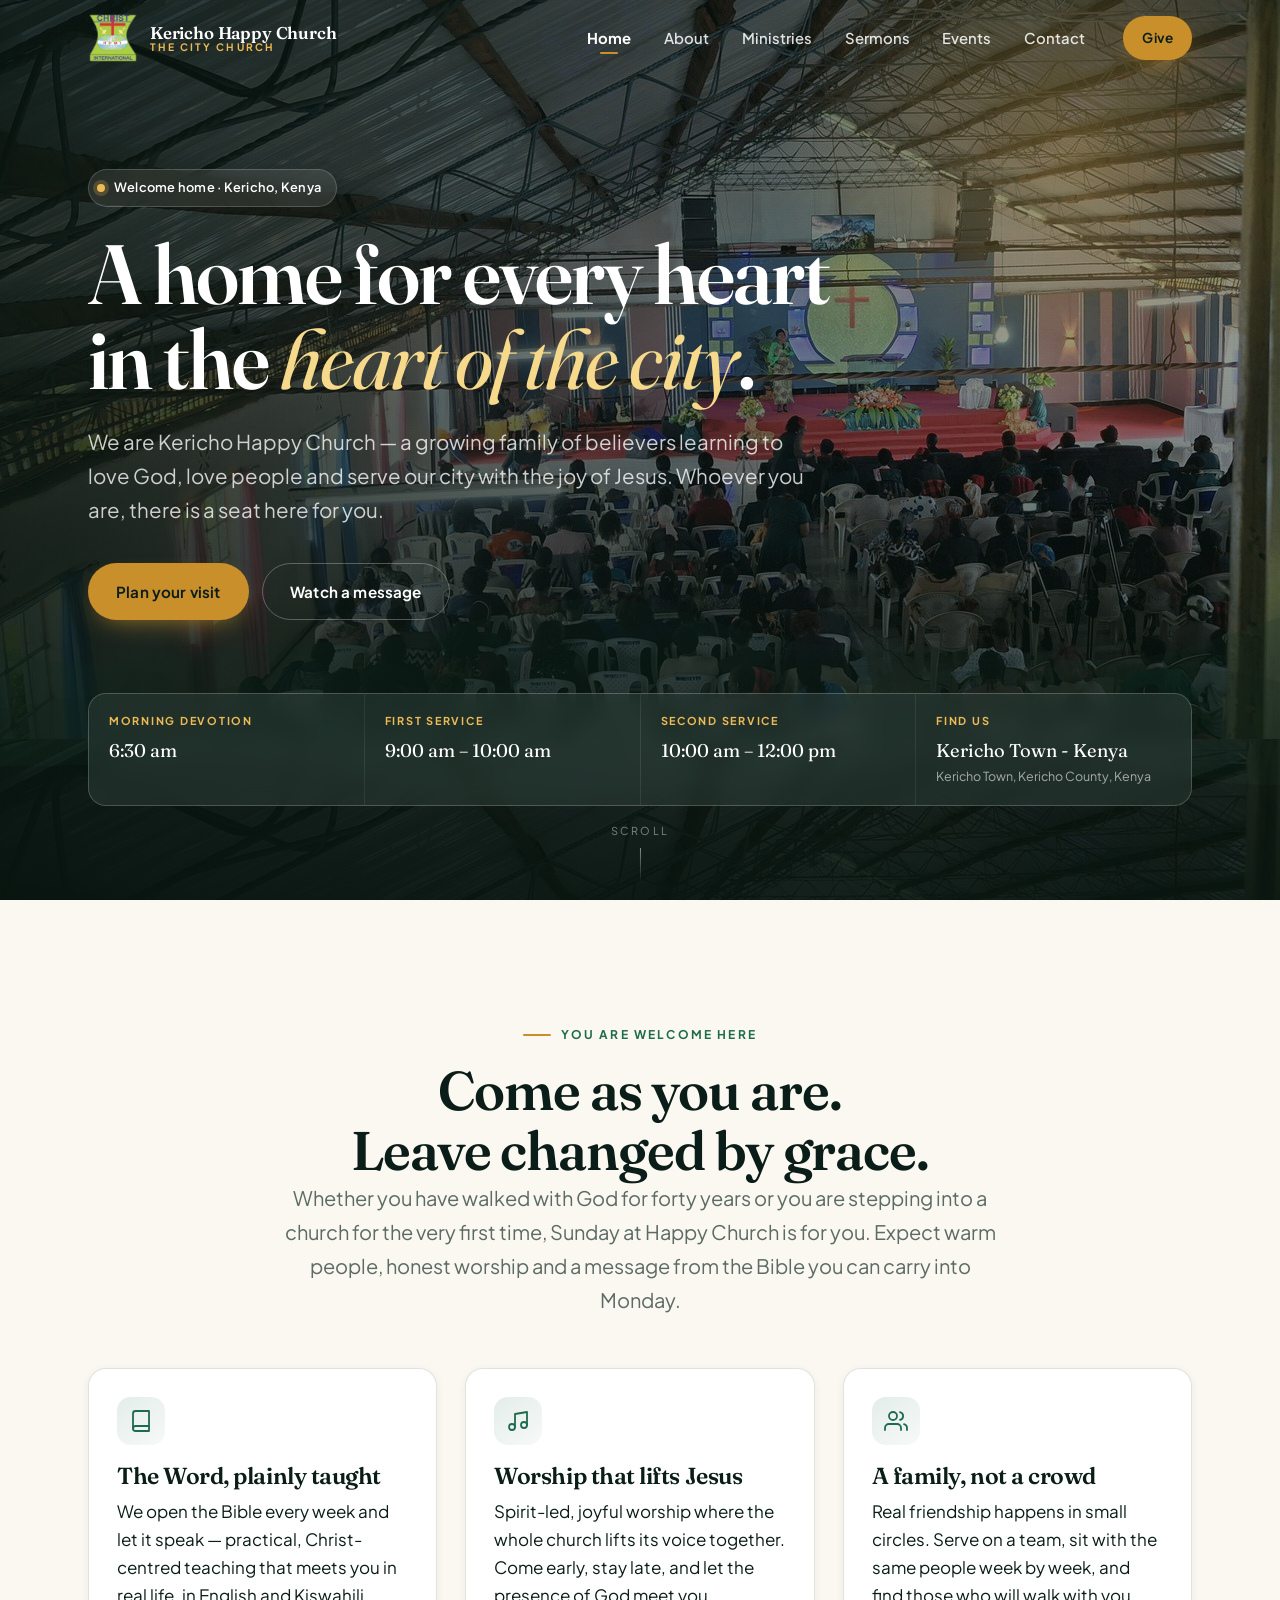
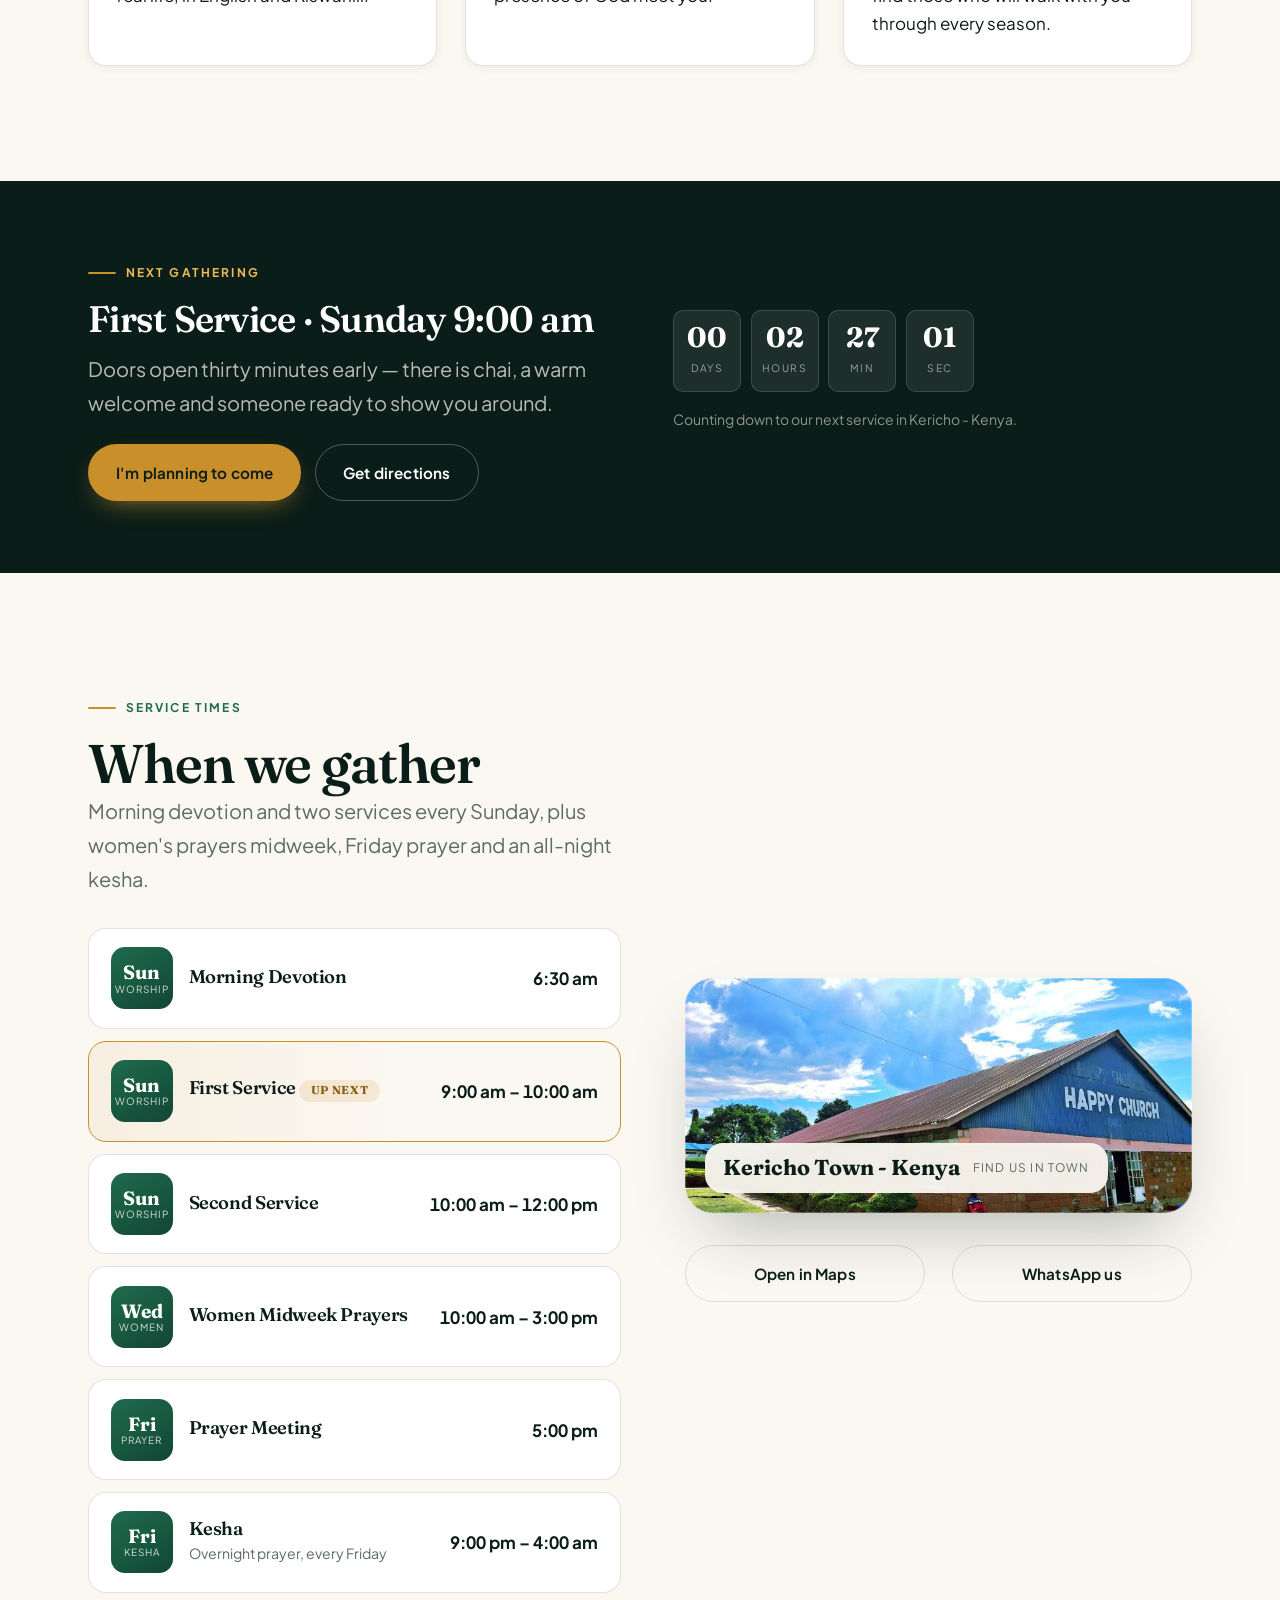
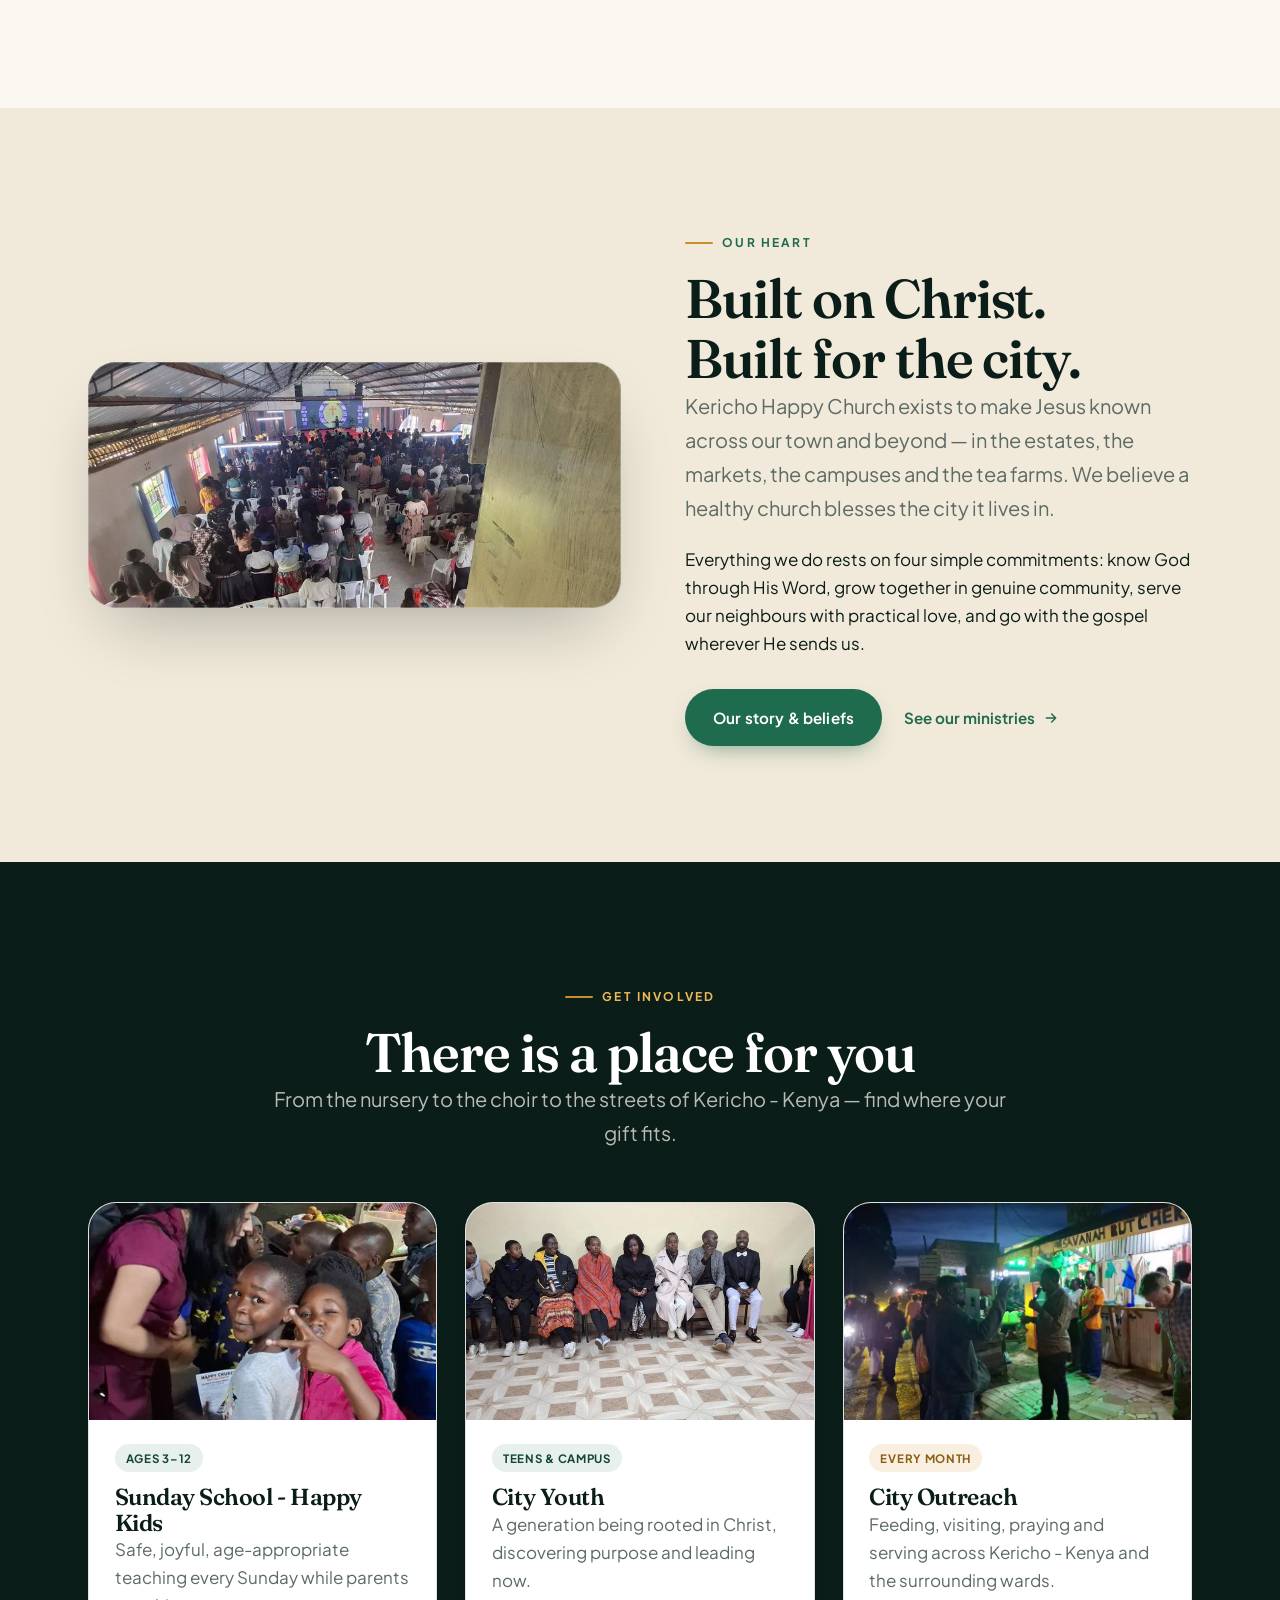
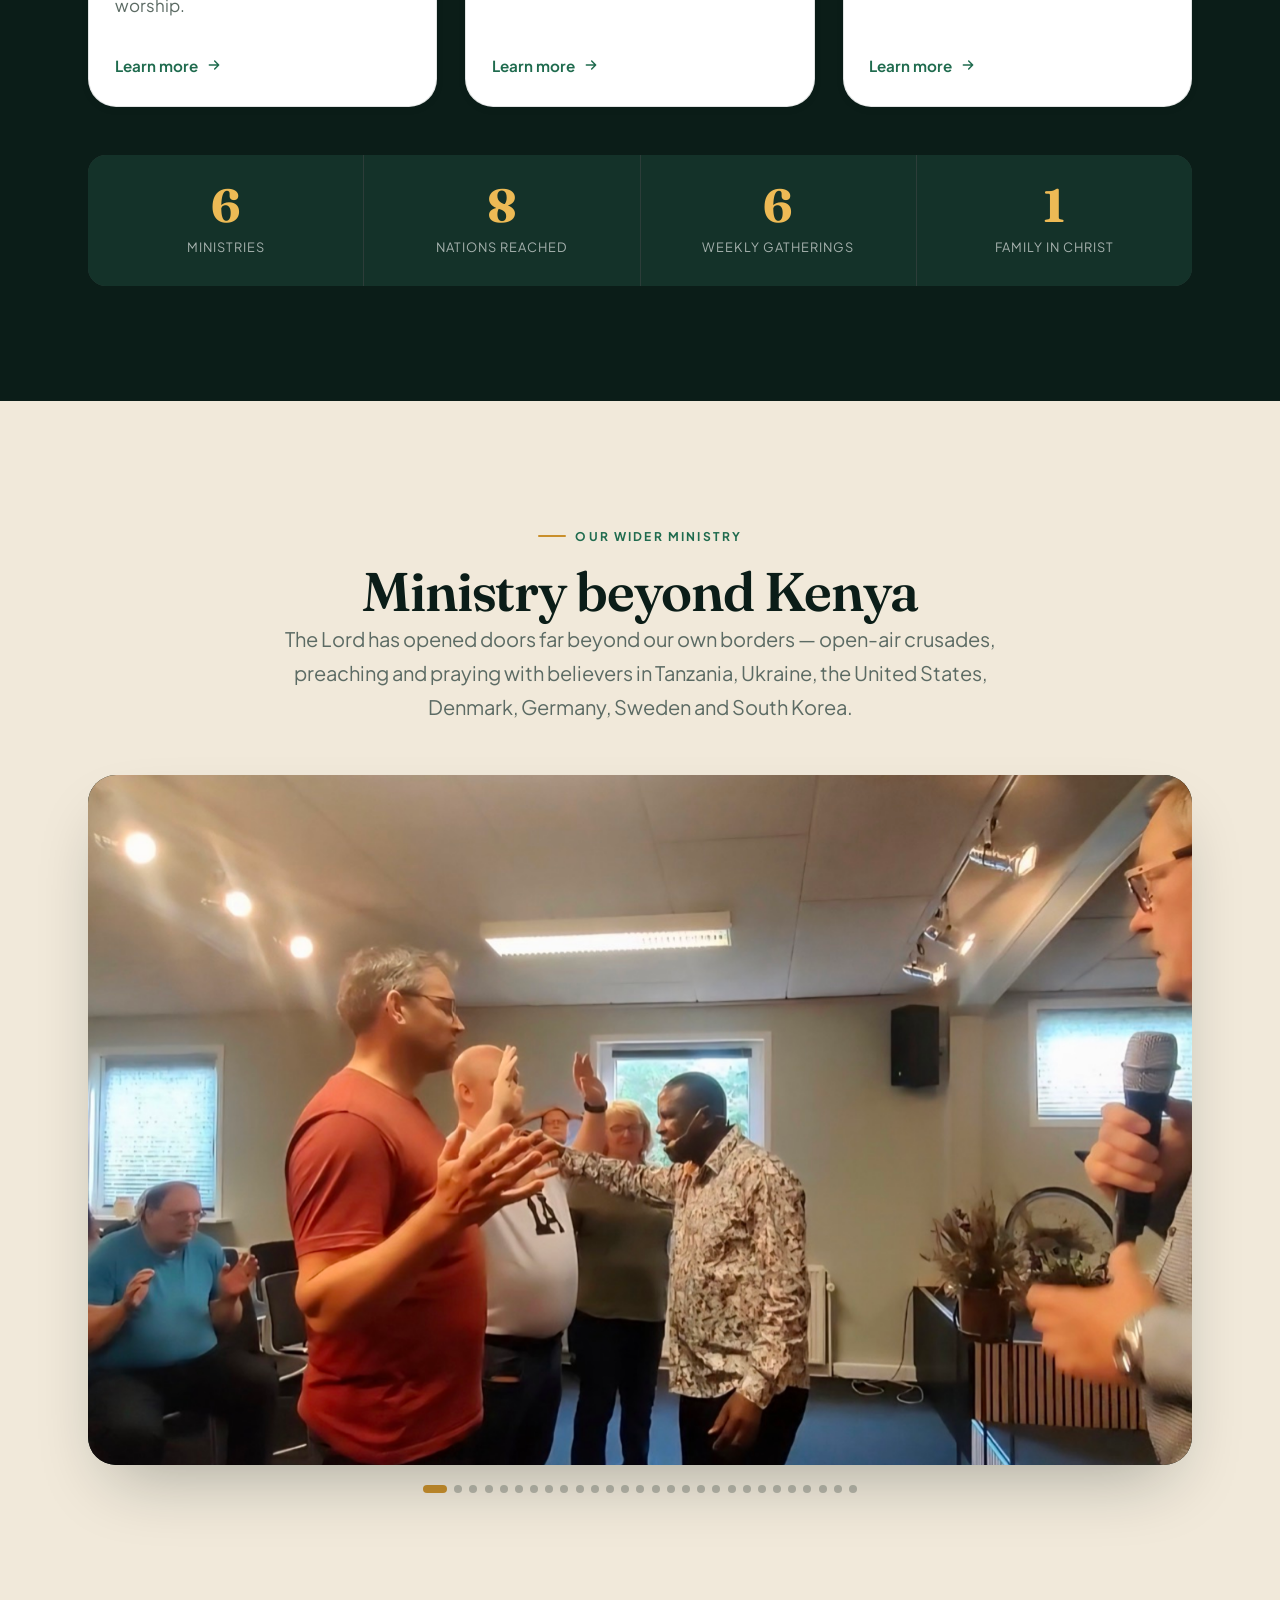
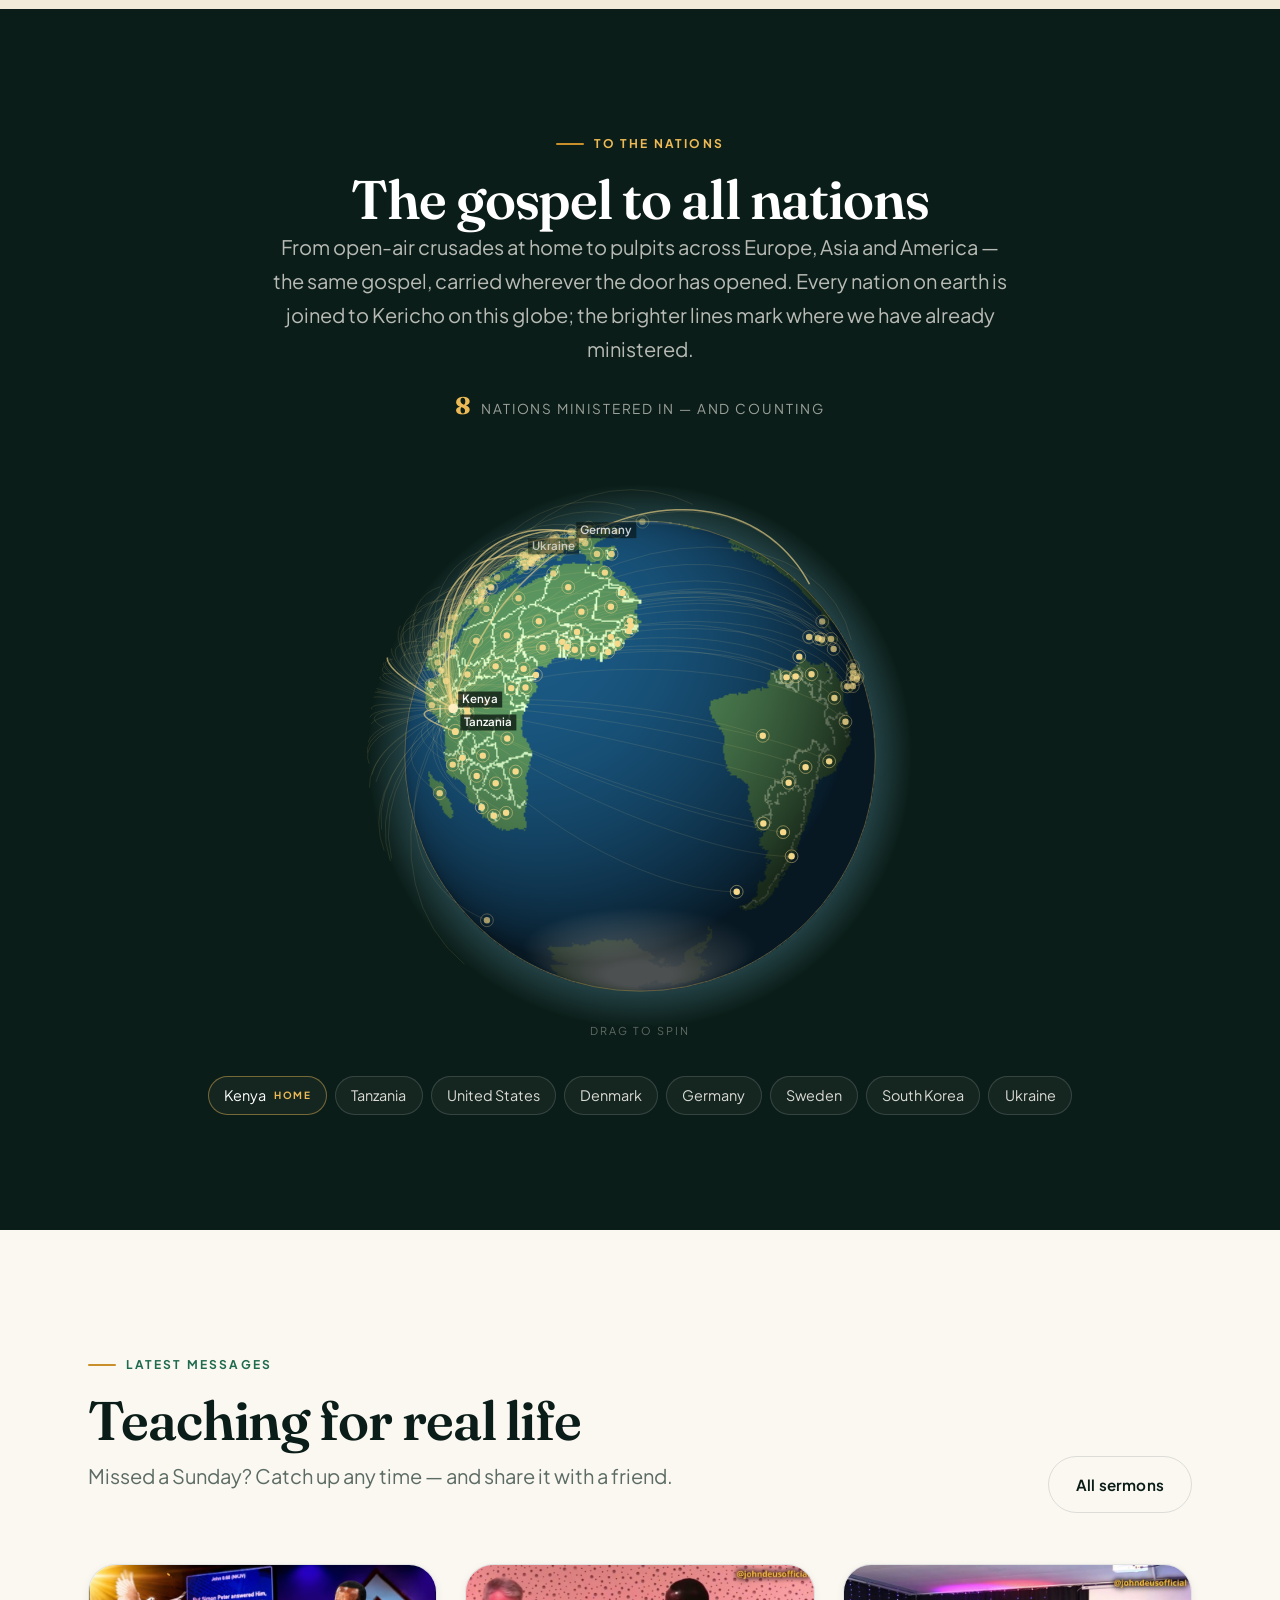
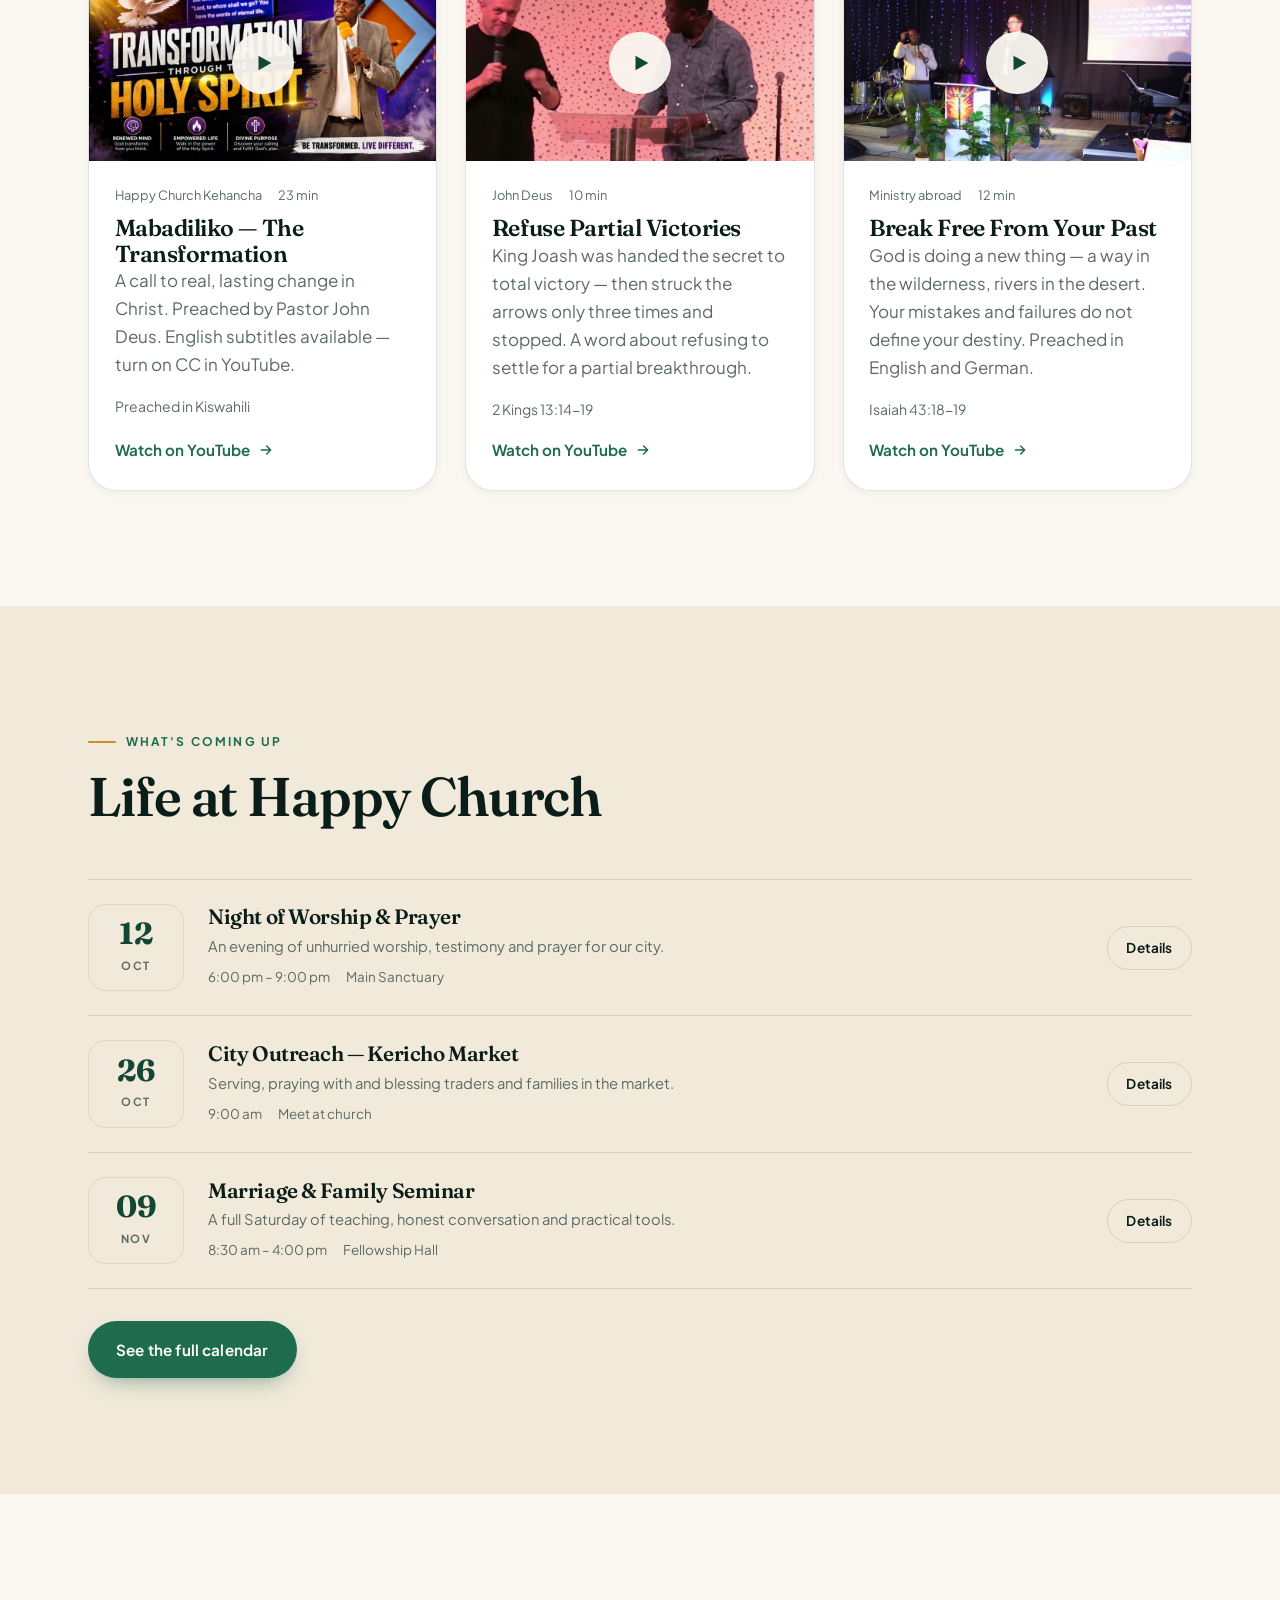
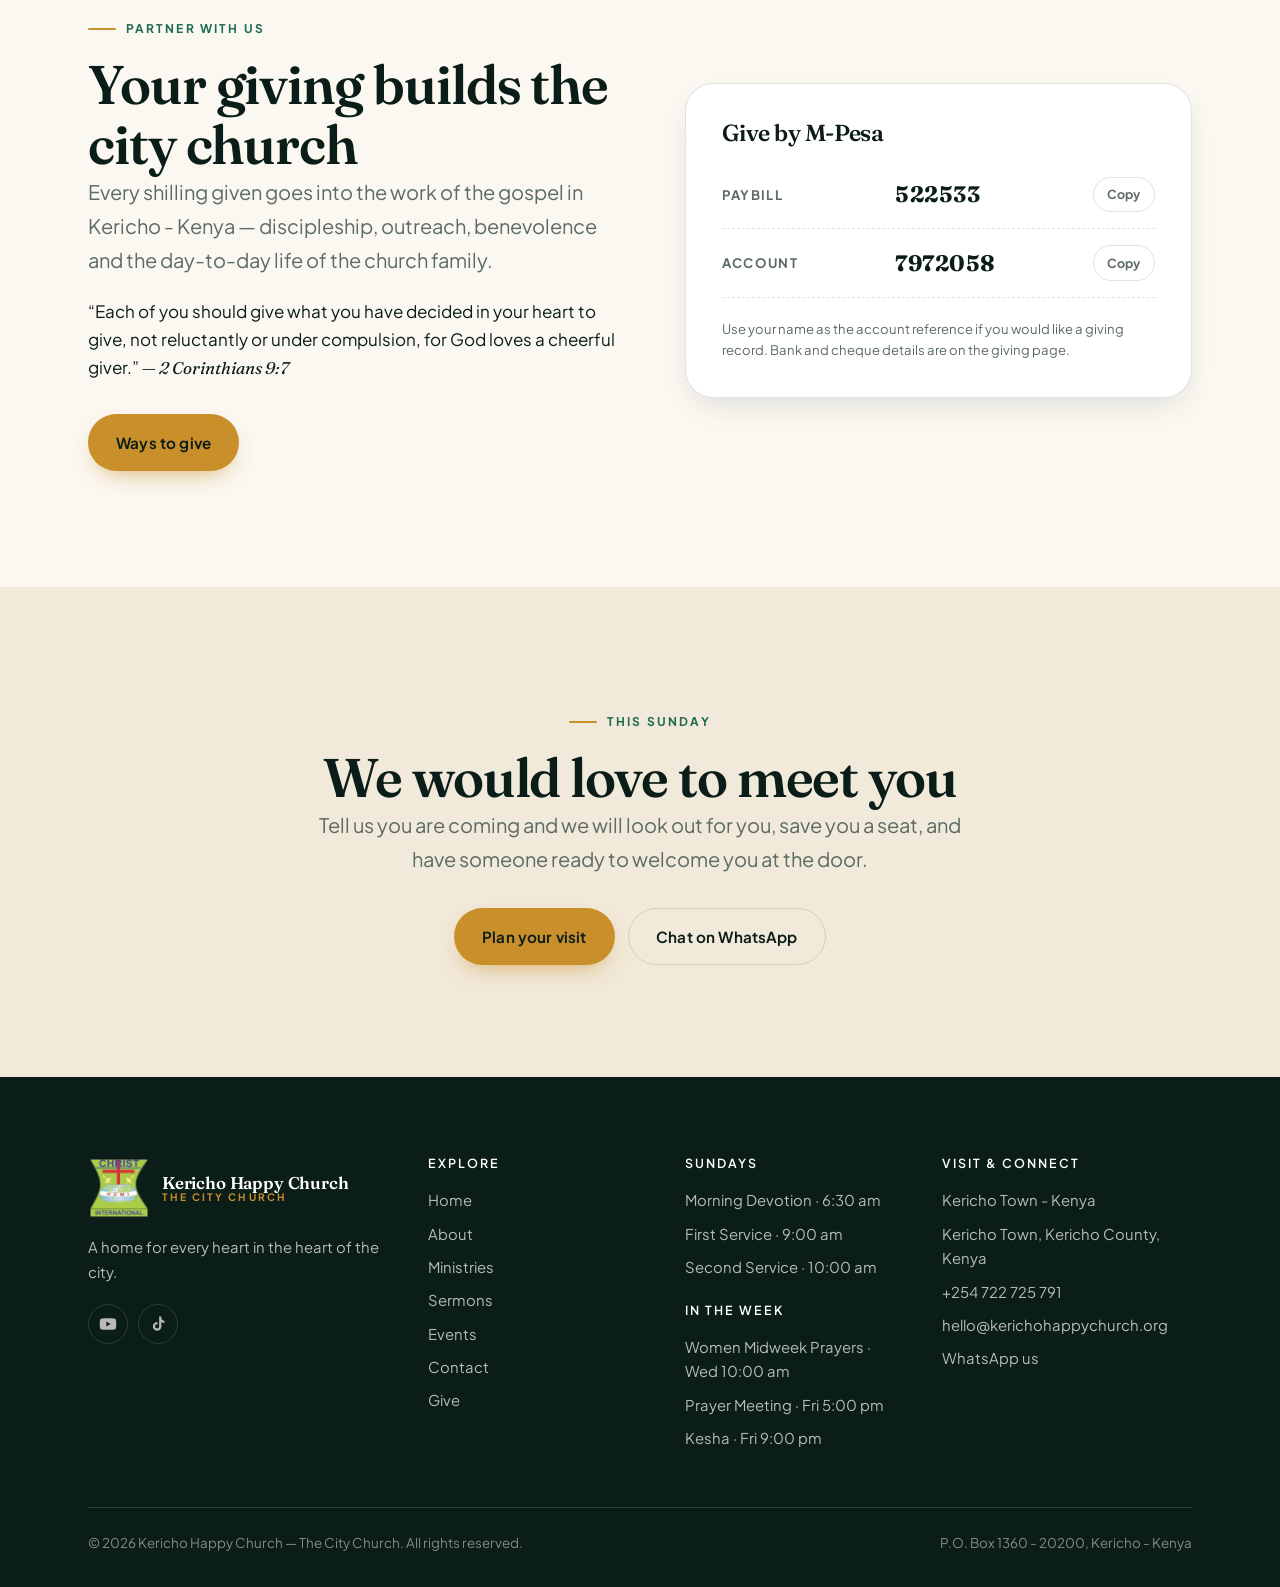
==== commit c51e4289: "Use hello@kerichohappychurch.org as the contact address" ====
--- a/index.html
+++ b/index.html
@@ -14,7 +14,7 @@
 <link rel="preconnect" href="https://fonts.googleapis.com">
 <link rel="preconnect" href="https://fonts.gstatic.com" crossorigin>
 <link href="https://fonts.googleapis.com/css2?family=Fraunces:ital,opsz,wght@0,9..144,400..700;1,9..144,400..600&family=Plus+Jakarta+Sans:wght@400;500;600;700&display=swap" rel="stylesheet">
-<link rel="stylesheet" href="assets/css/styles.css?v=202609112347">
+<link rel="stylesheet" href="assets/css/styles.css?v=202609120042">
 </head>
 <body>
 <div data-header></div>
@@ -280,8 +280,8 @@
 </main>
 
 <div data-footer></div>
-<script src="assets/js/globe-data.js?v=202609112347"></script>
-<script src="assets/js/site.config.js?v=202609112347"></script>
-<script src="assets/js/site.js?v=202609112347"></script>
+<script src="assets/js/globe-data.js?v=202609120042"></script>
+<script src="assets/js/site.config.js?v=202609120042"></script>
+<script src="assets/js/site.js?v=202609120042"></script>
 </body>
 </html>
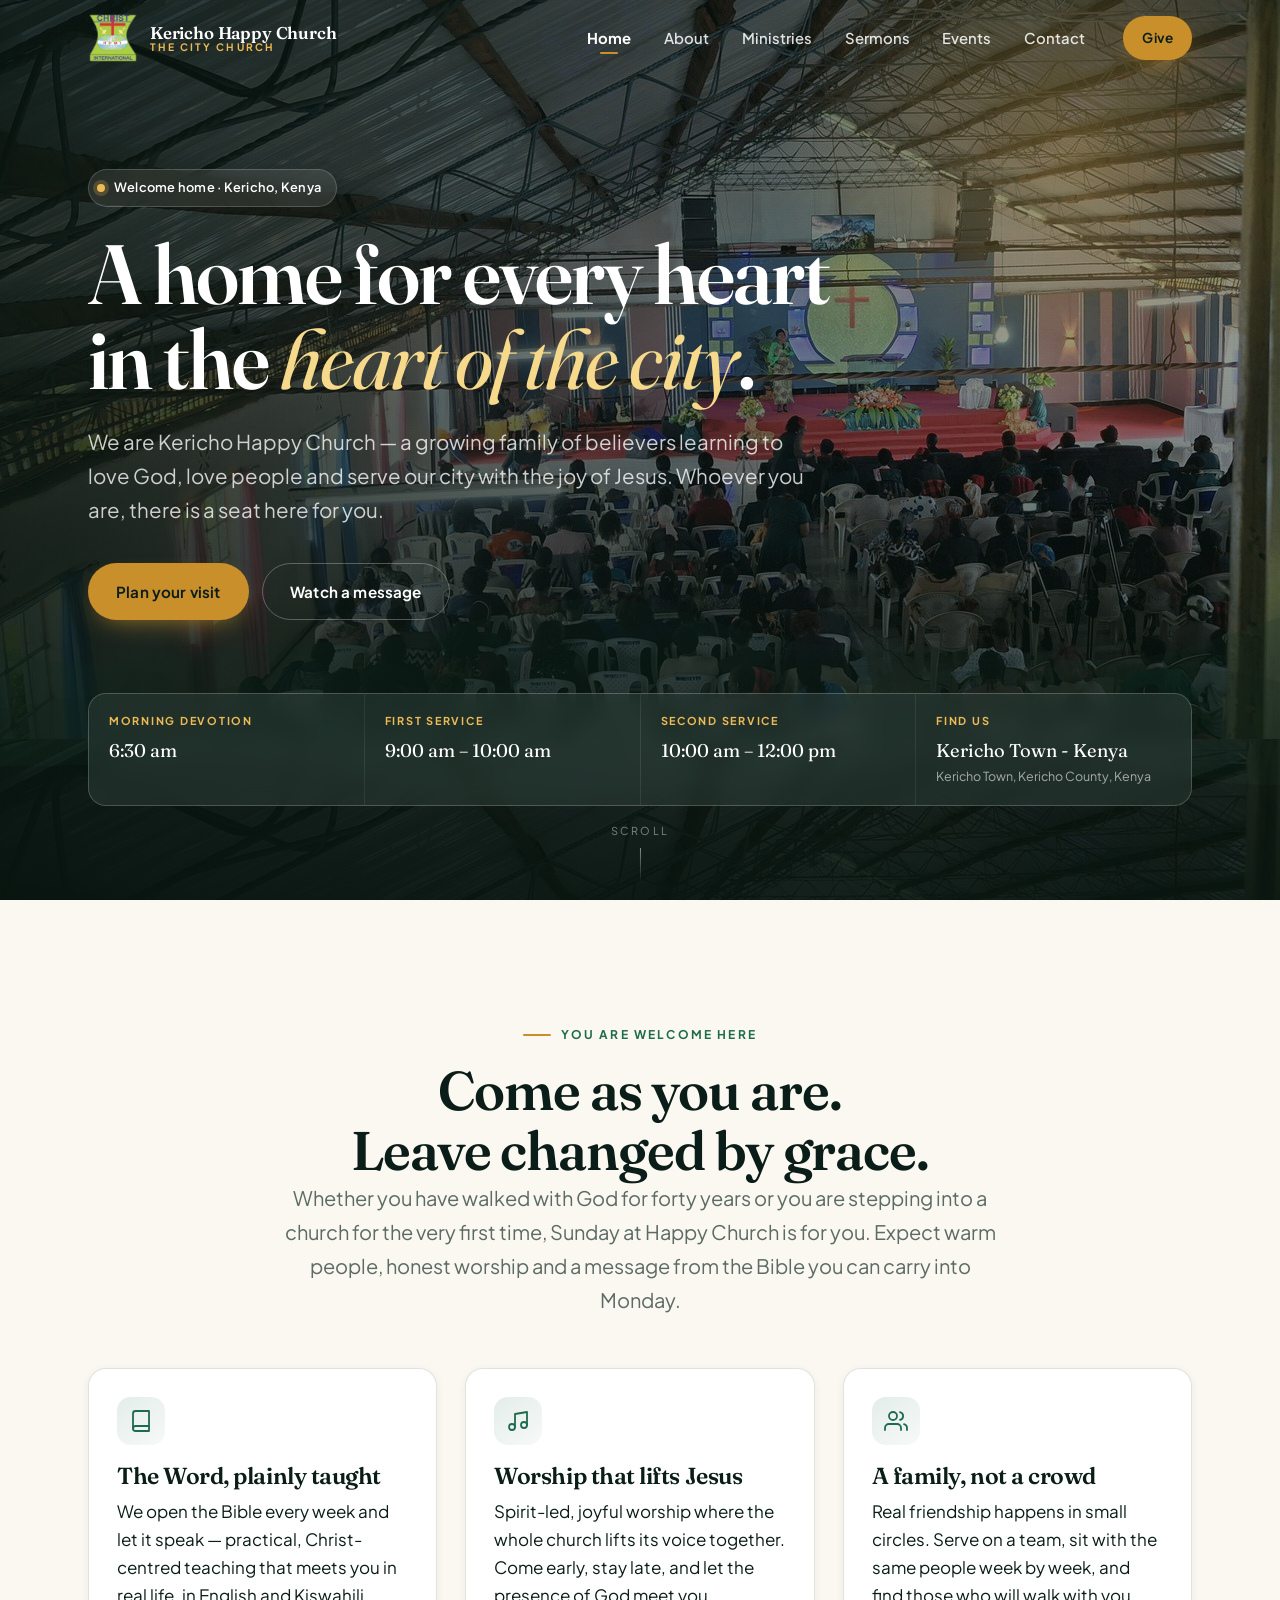
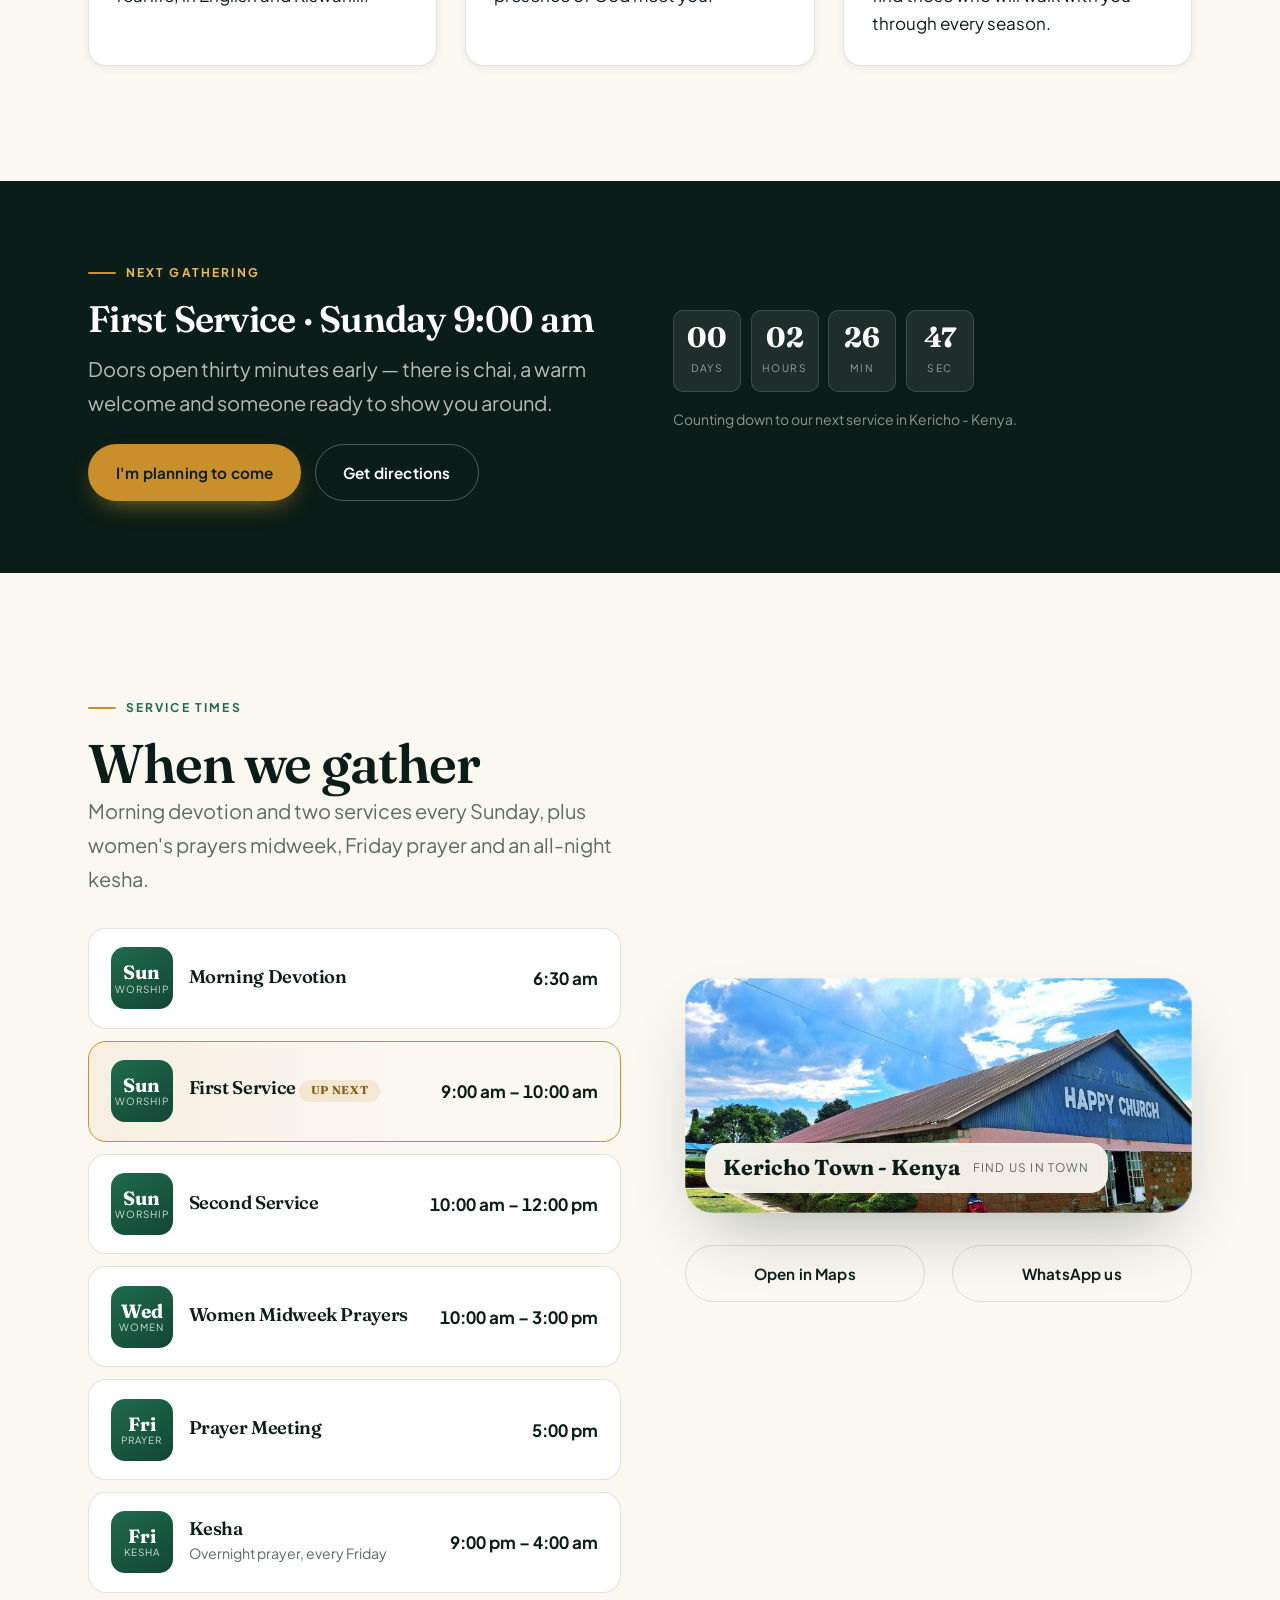
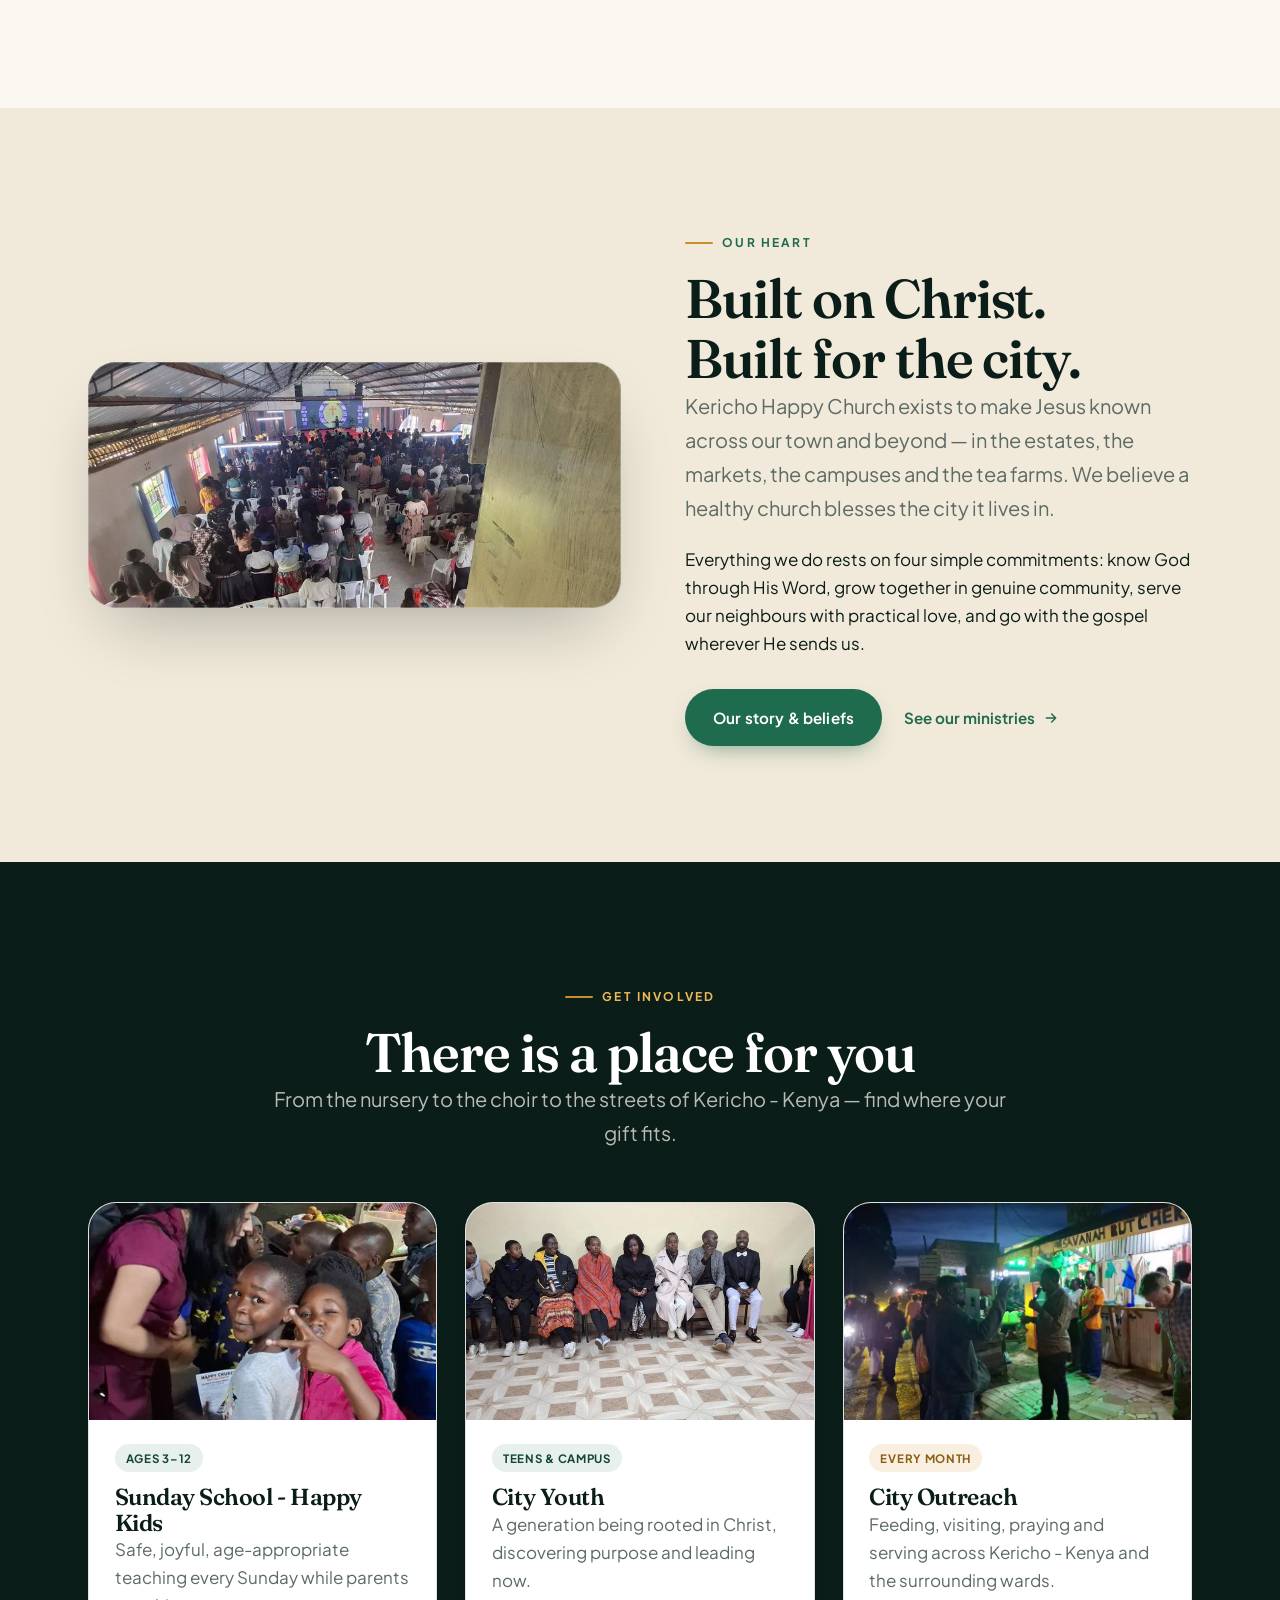
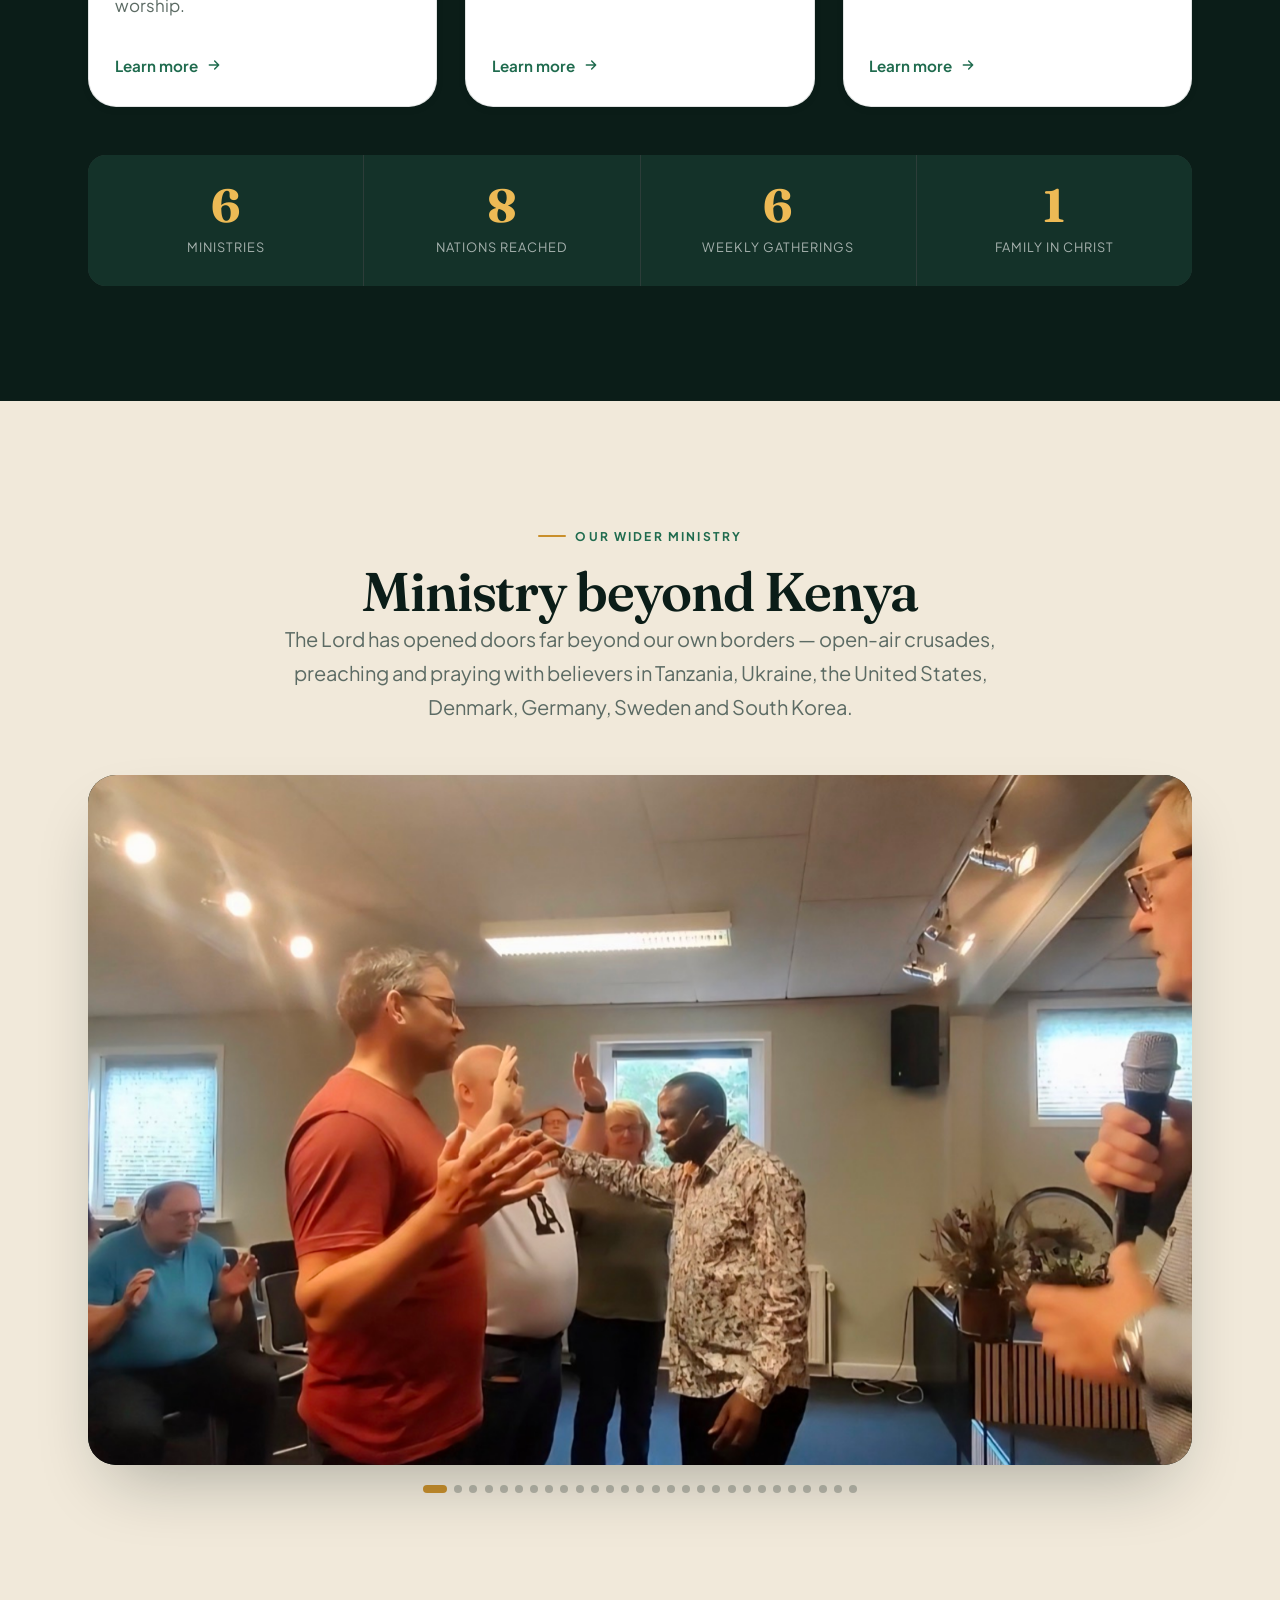
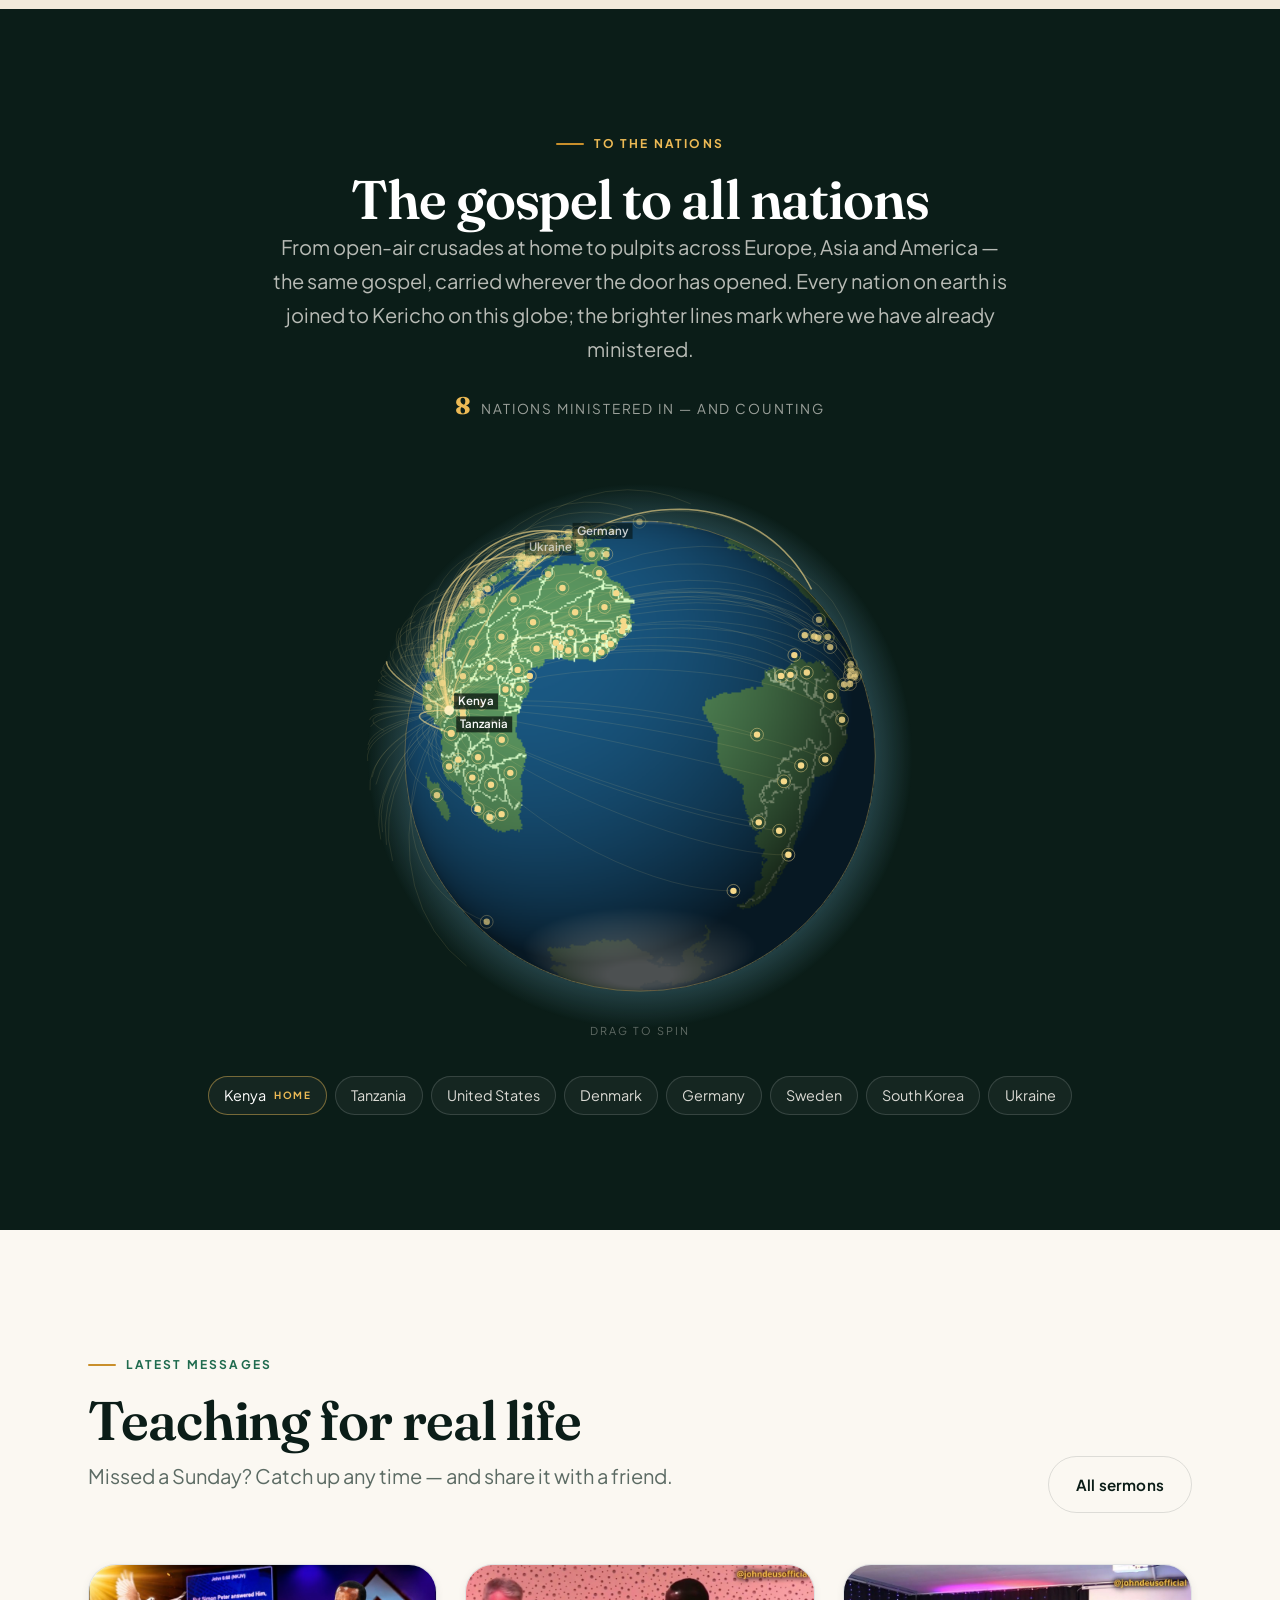
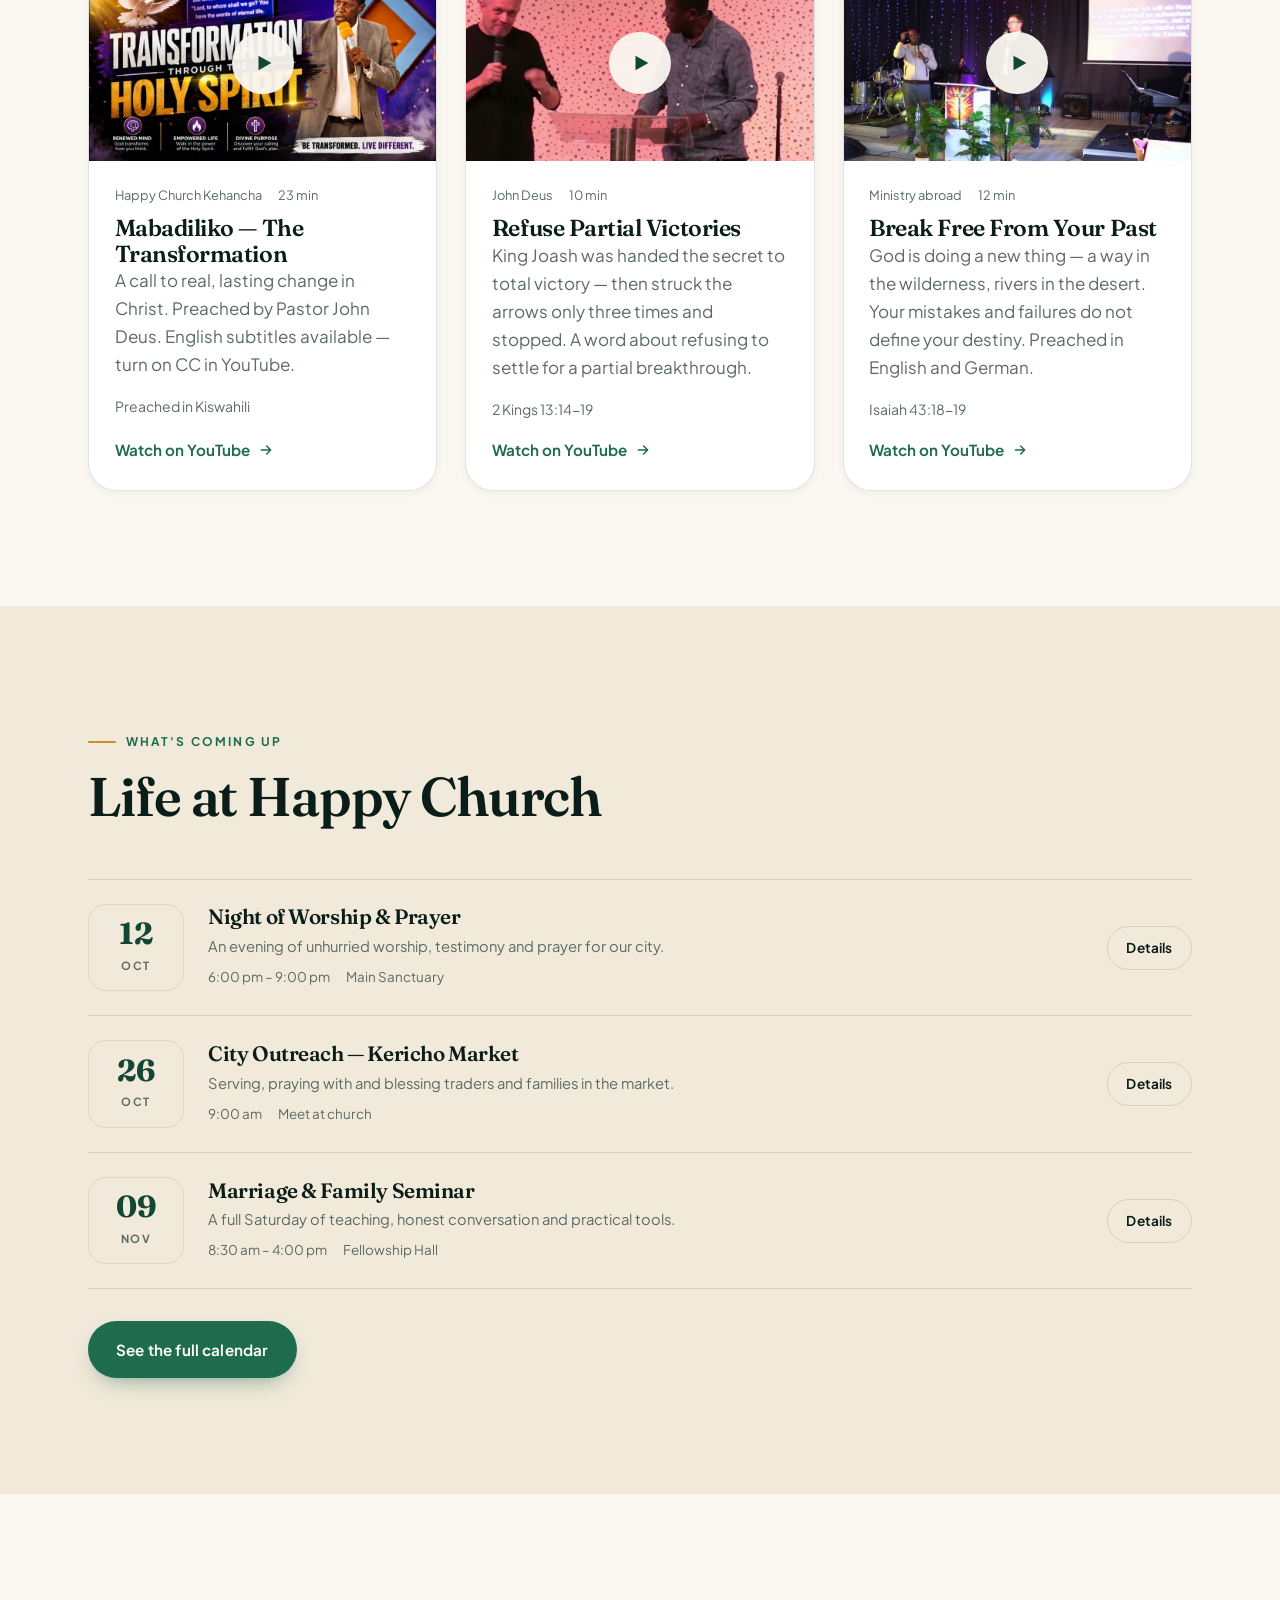
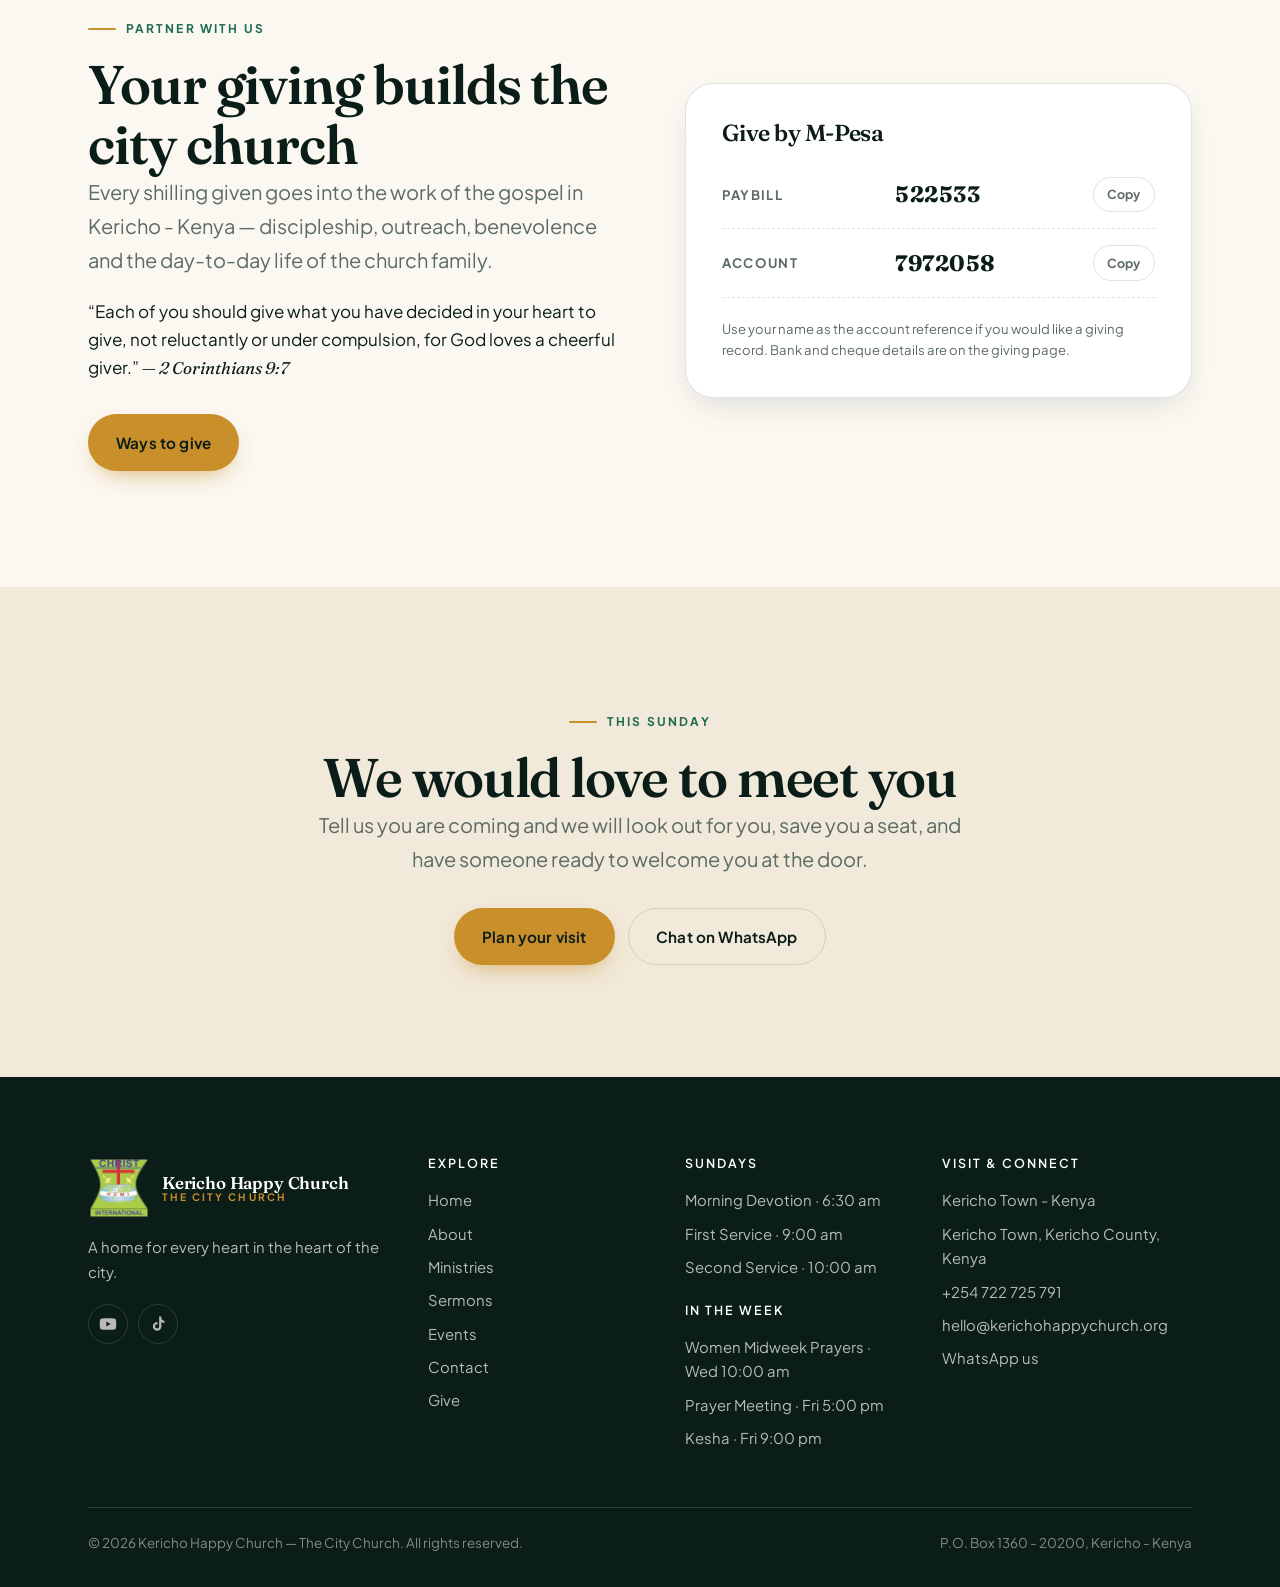
==== commit 912dd129: "Add 16 service photos, led by the highlight The close-up of Pastor John Deus teaching is the first s" ====
--- a/index.html
+++ b/index.html
@@ -14,7 +14,7 @@
 <link rel="preconnect" href="https://fonts.googleapis.com">
 <link rel="preconnect" href="https://fonts.gstatic.com" crossorigin>
 <link href="https://fonts.googleapis.com/css2?family=Fraunces:ital,opsz,wght@0,9..144,400..700;1,9..144,400..600&family=Plus+Jakarta+Sans:wght@400;500;600;700&display=swap" rel="stylesheet">
-<link rel="stylesheet" href="assets/css/styles.css?v=202609120042">
+<link rel="stylesheet" href="assets/css/styles.css?v=202609231600">
 </head>
 <body>
 <div data-header></div>
@@ -280,8 +280,8 @@
 </main>
 
 <div data-footer></div>
-<script src="assets/js/globe-data.js?v=202609120042"></script>
-<script src="assets/js/site.config.js?v=202609120042"></script>
-<script src="assets/js/site.js?v=202609120042"></script>
+<script src="assets/js/globe-data.js?v=202609231600"></script>
+<script src="assets/js/site.config.js?v=202609231600"></script>
+<script src="assets/js/site.js?v=202609231600"></script>
 </body>
 </html>
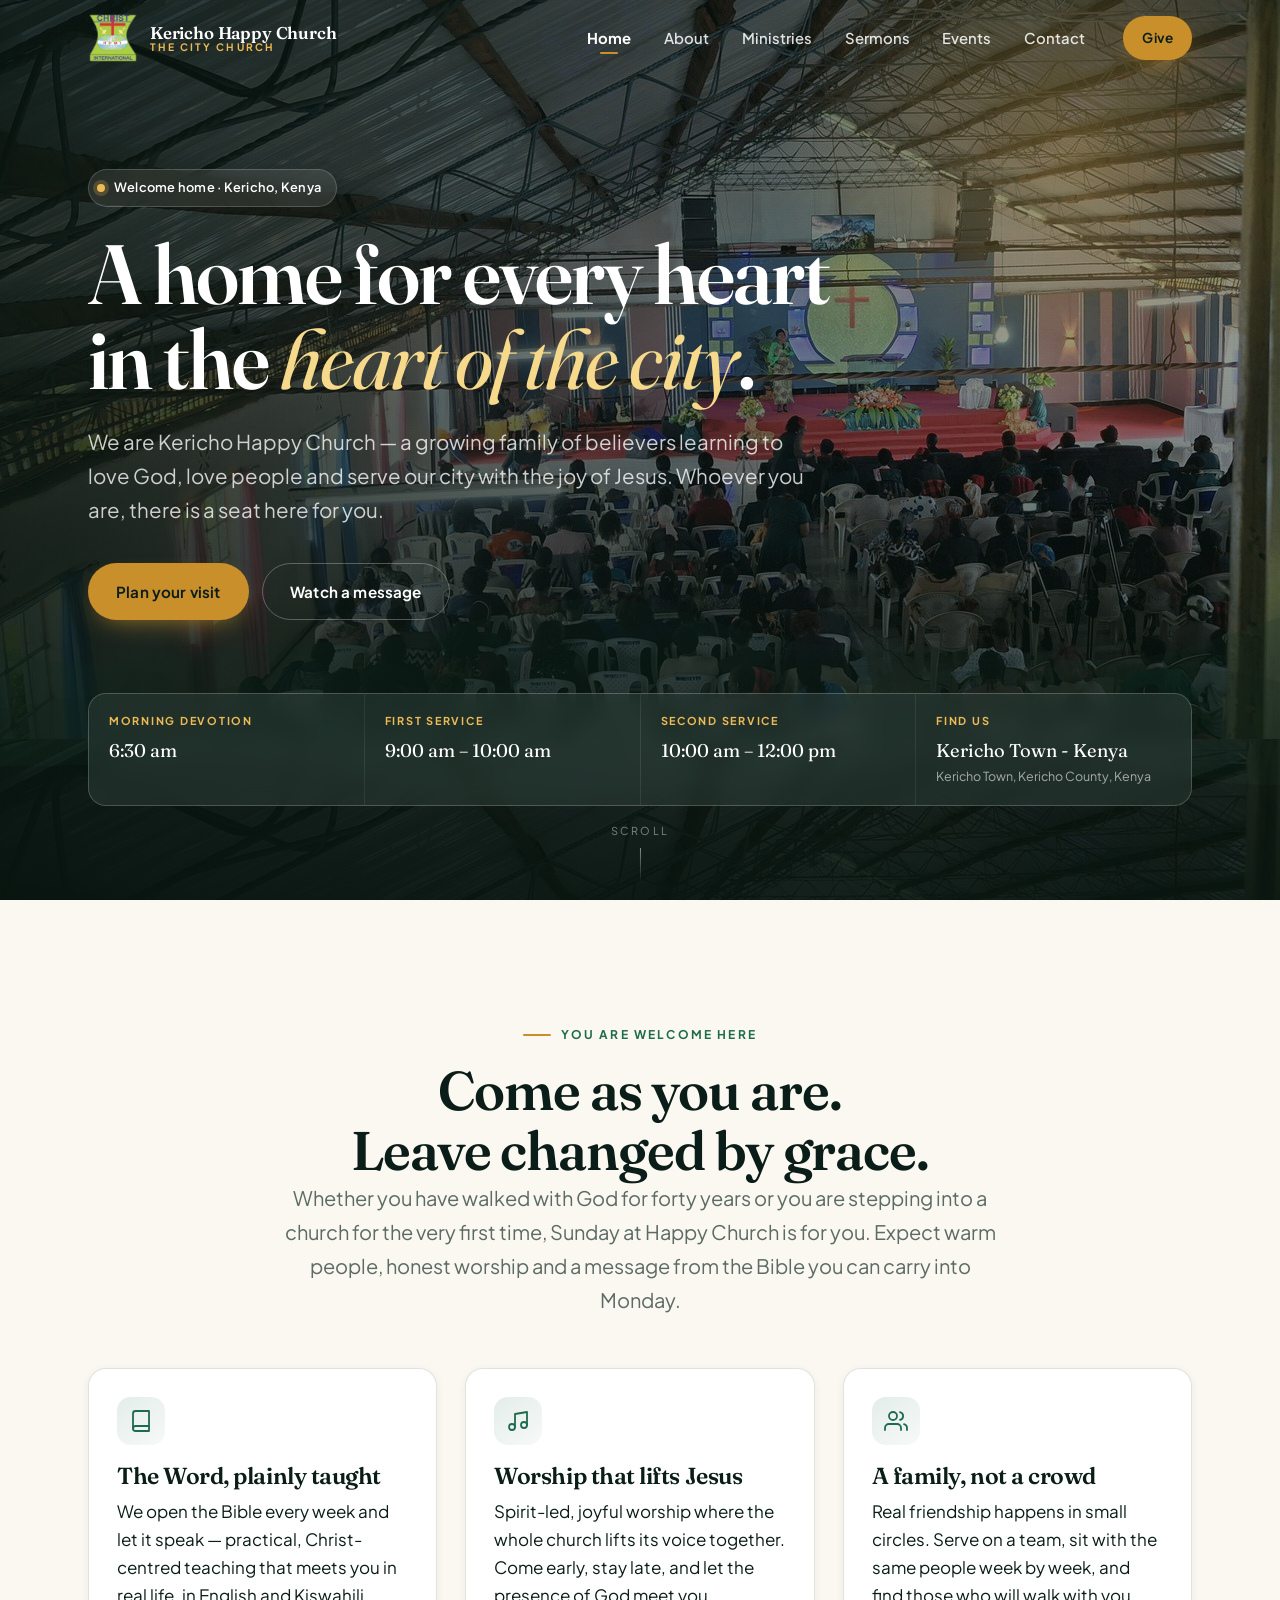
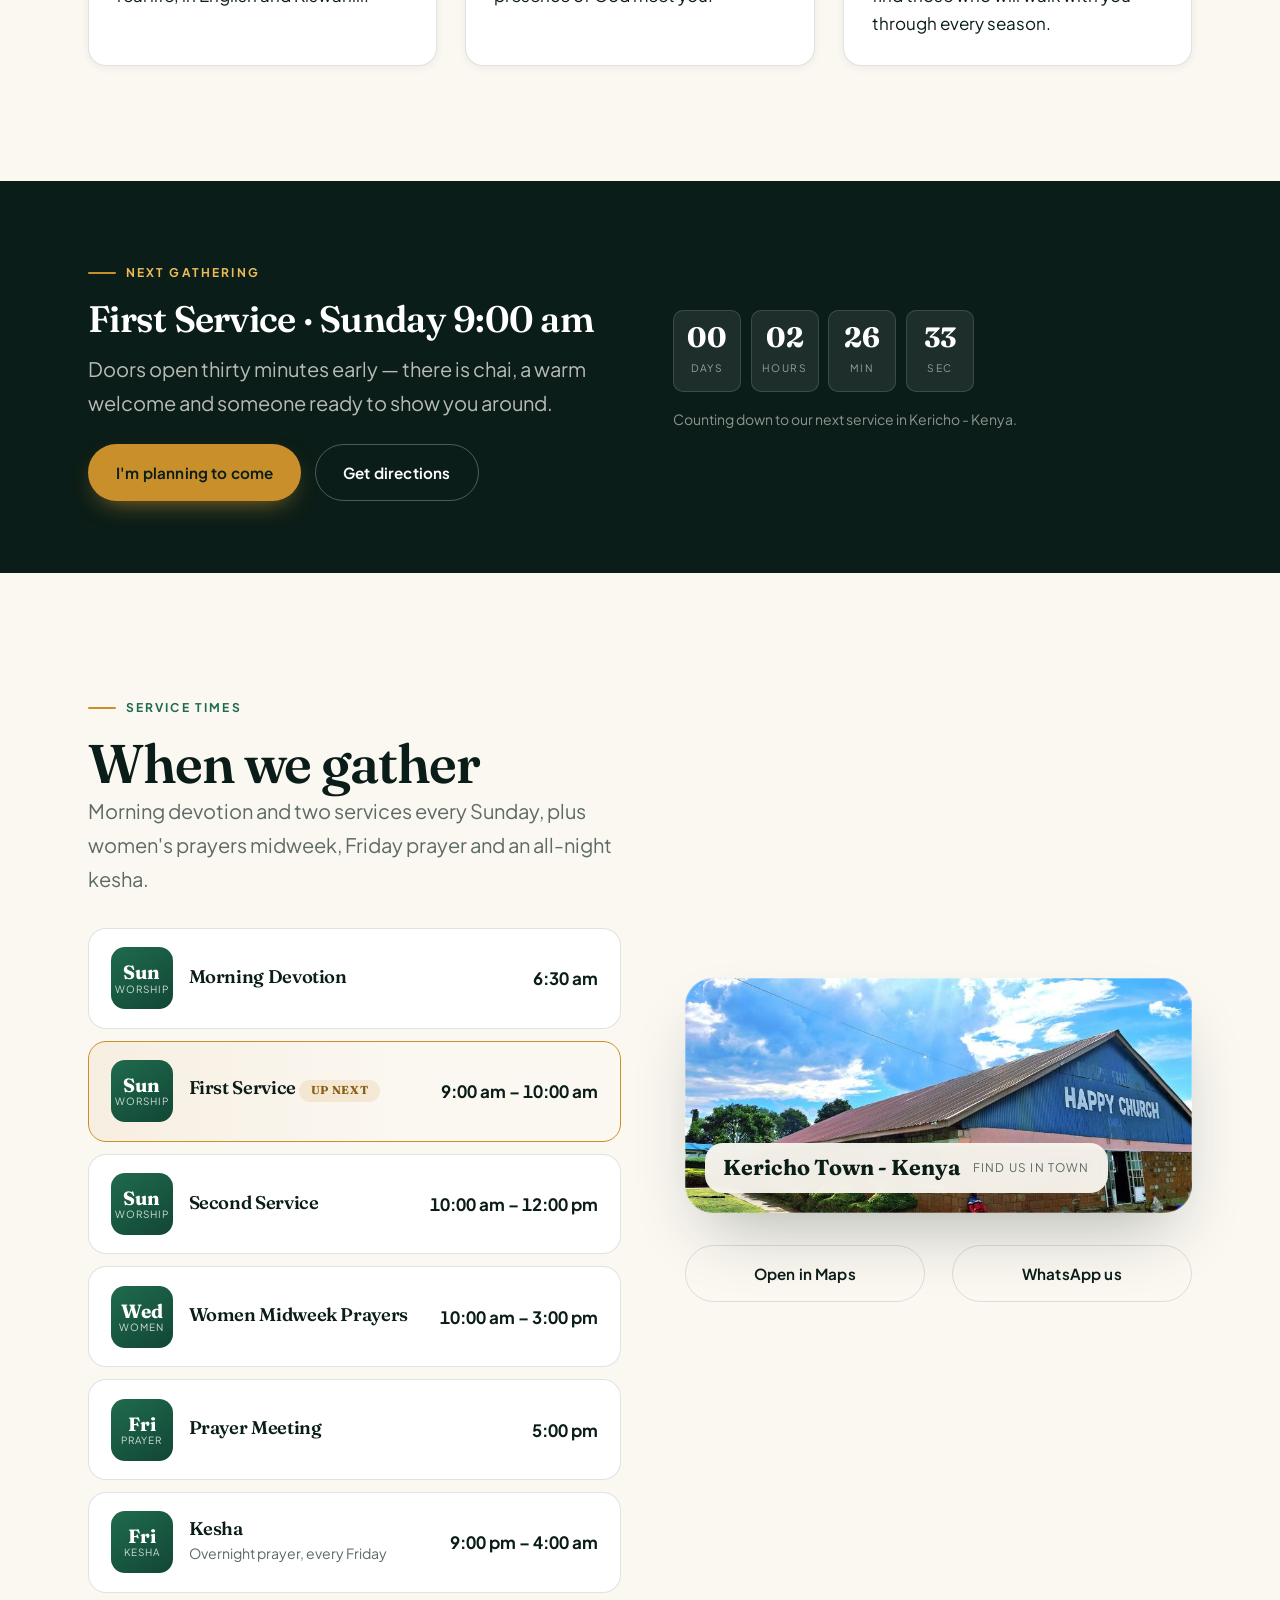
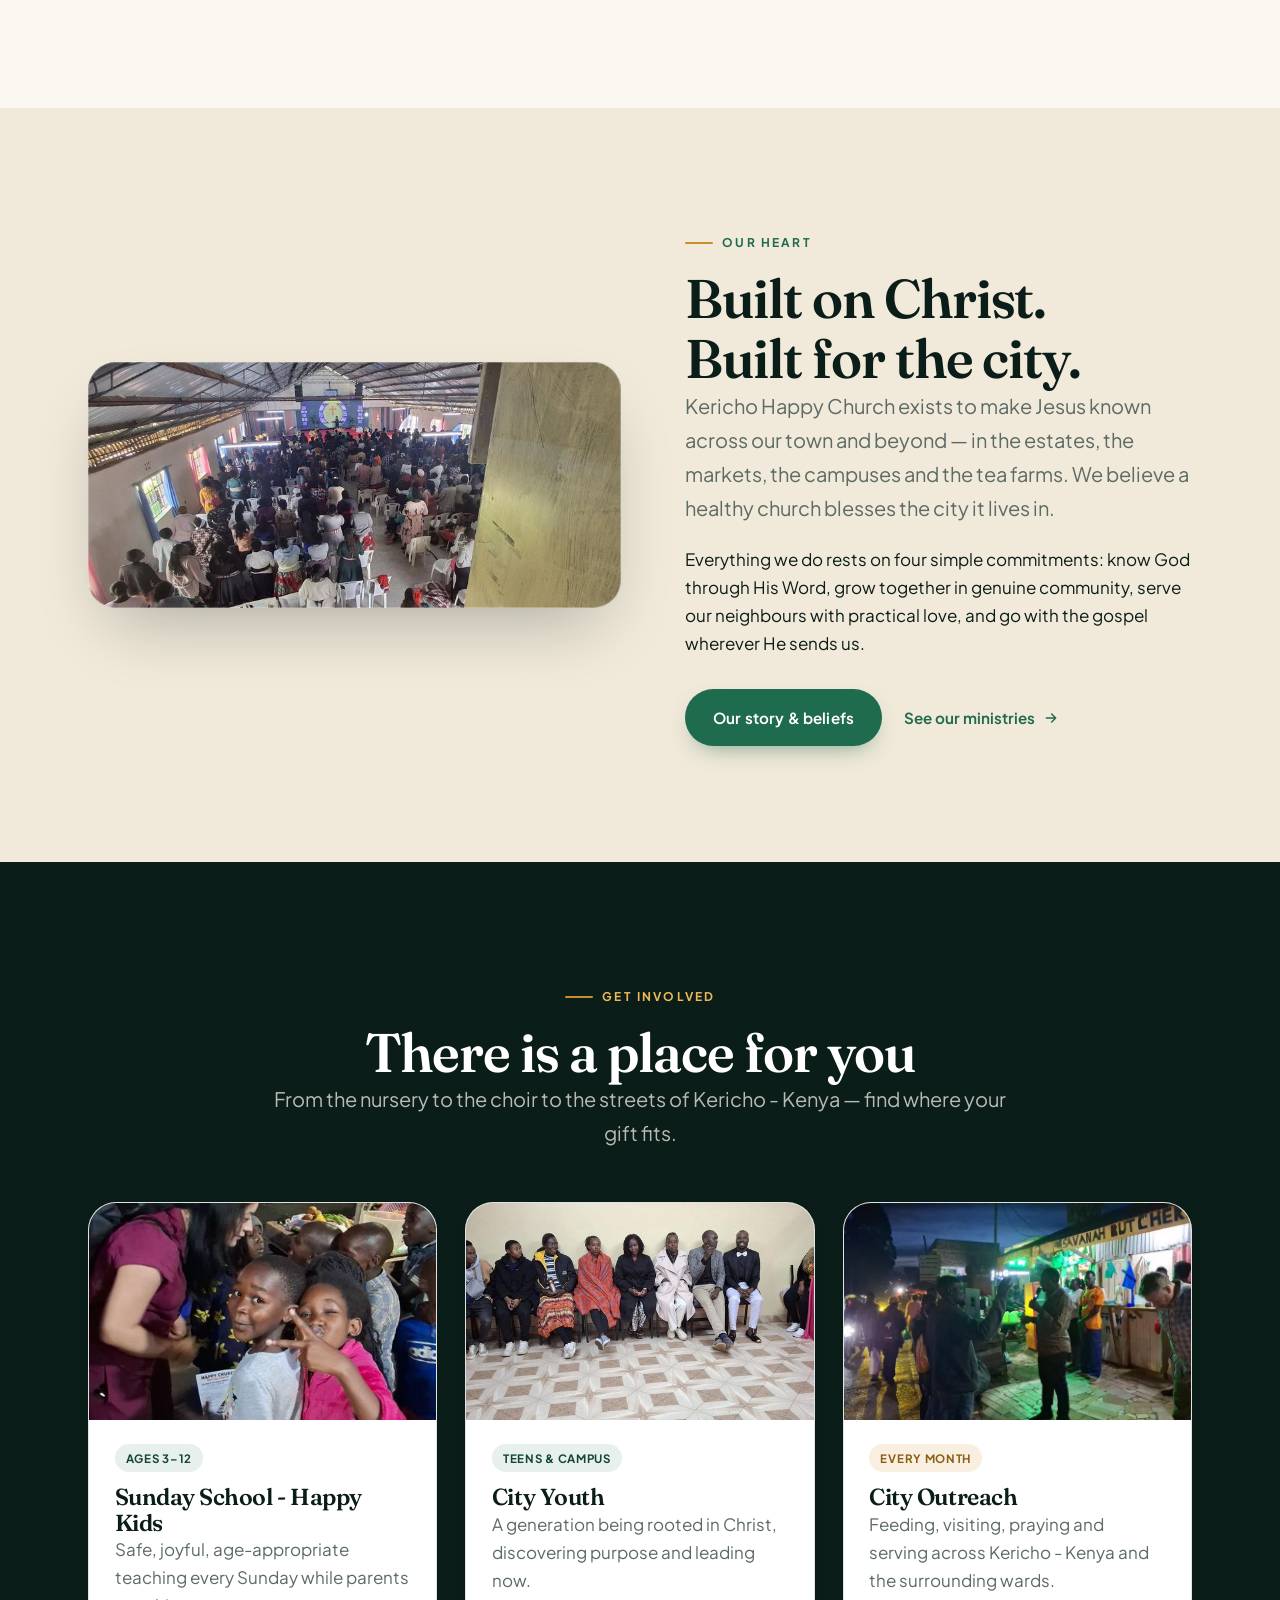
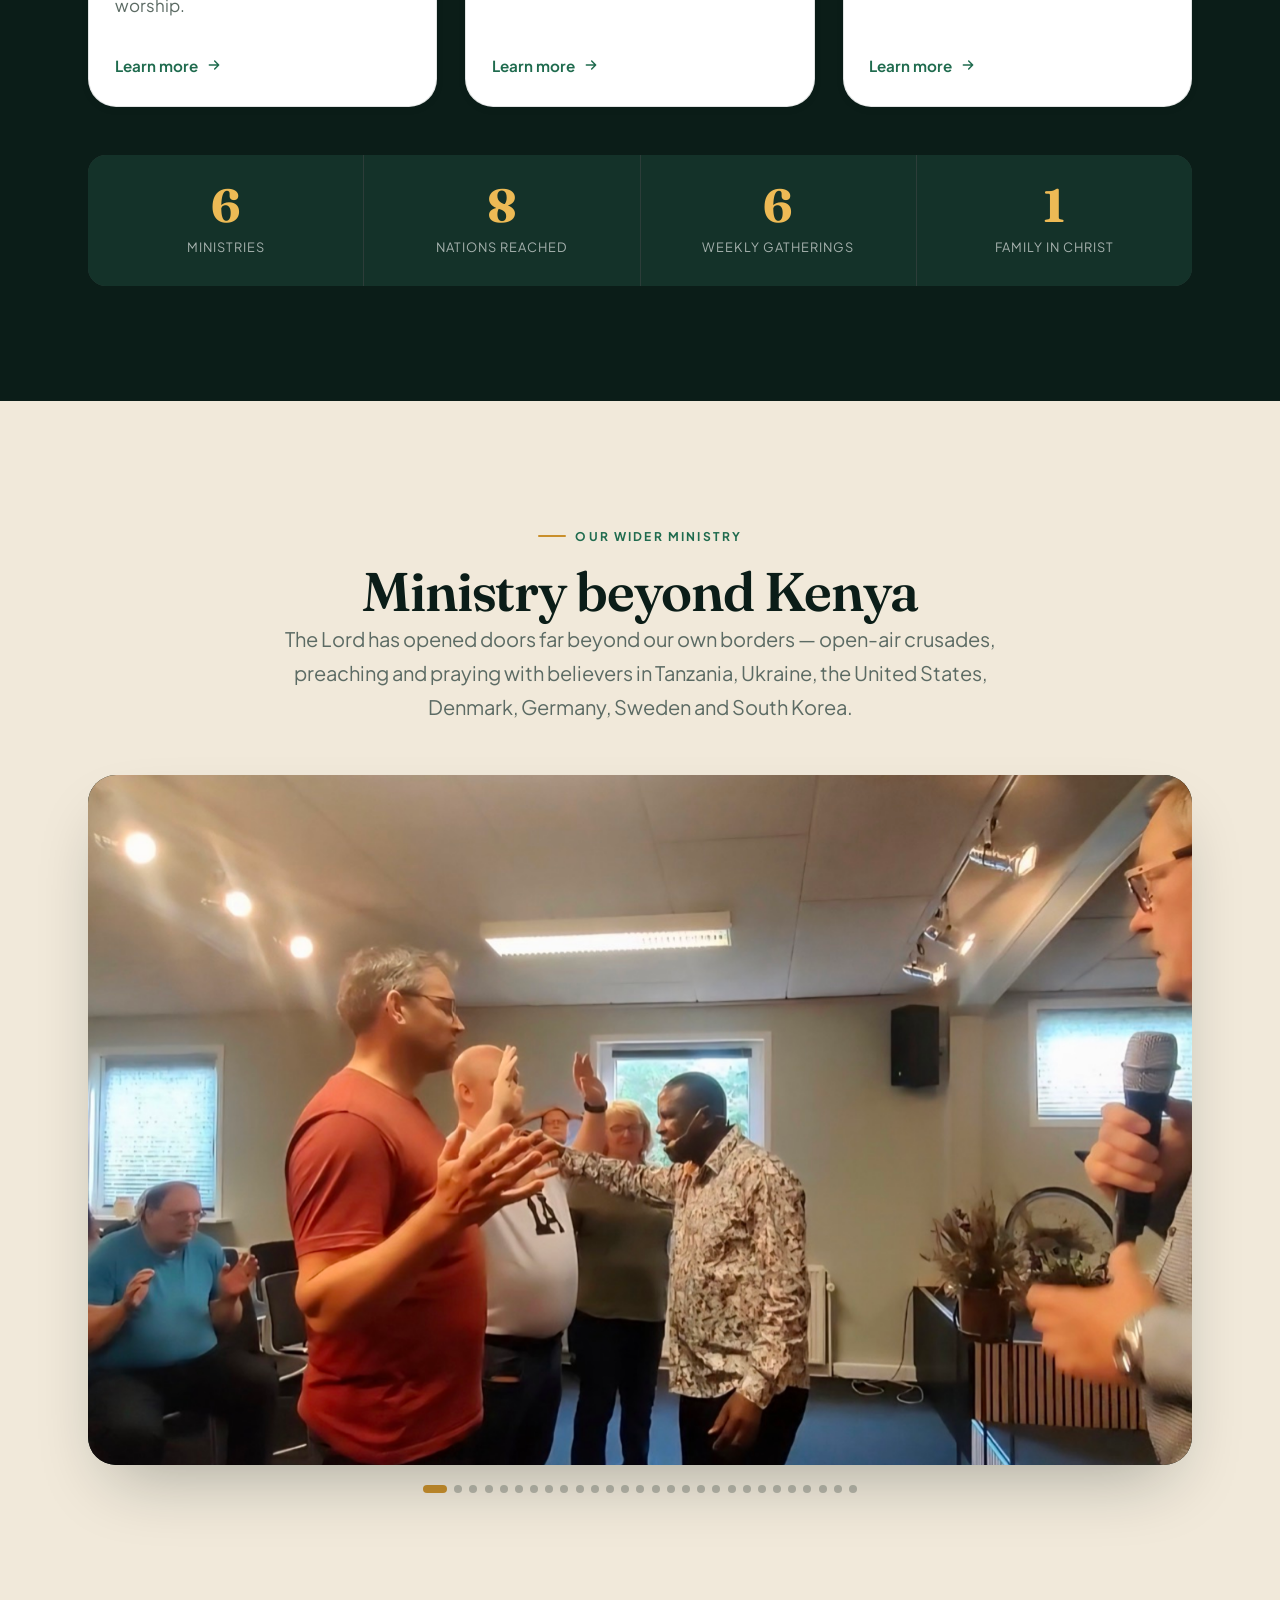
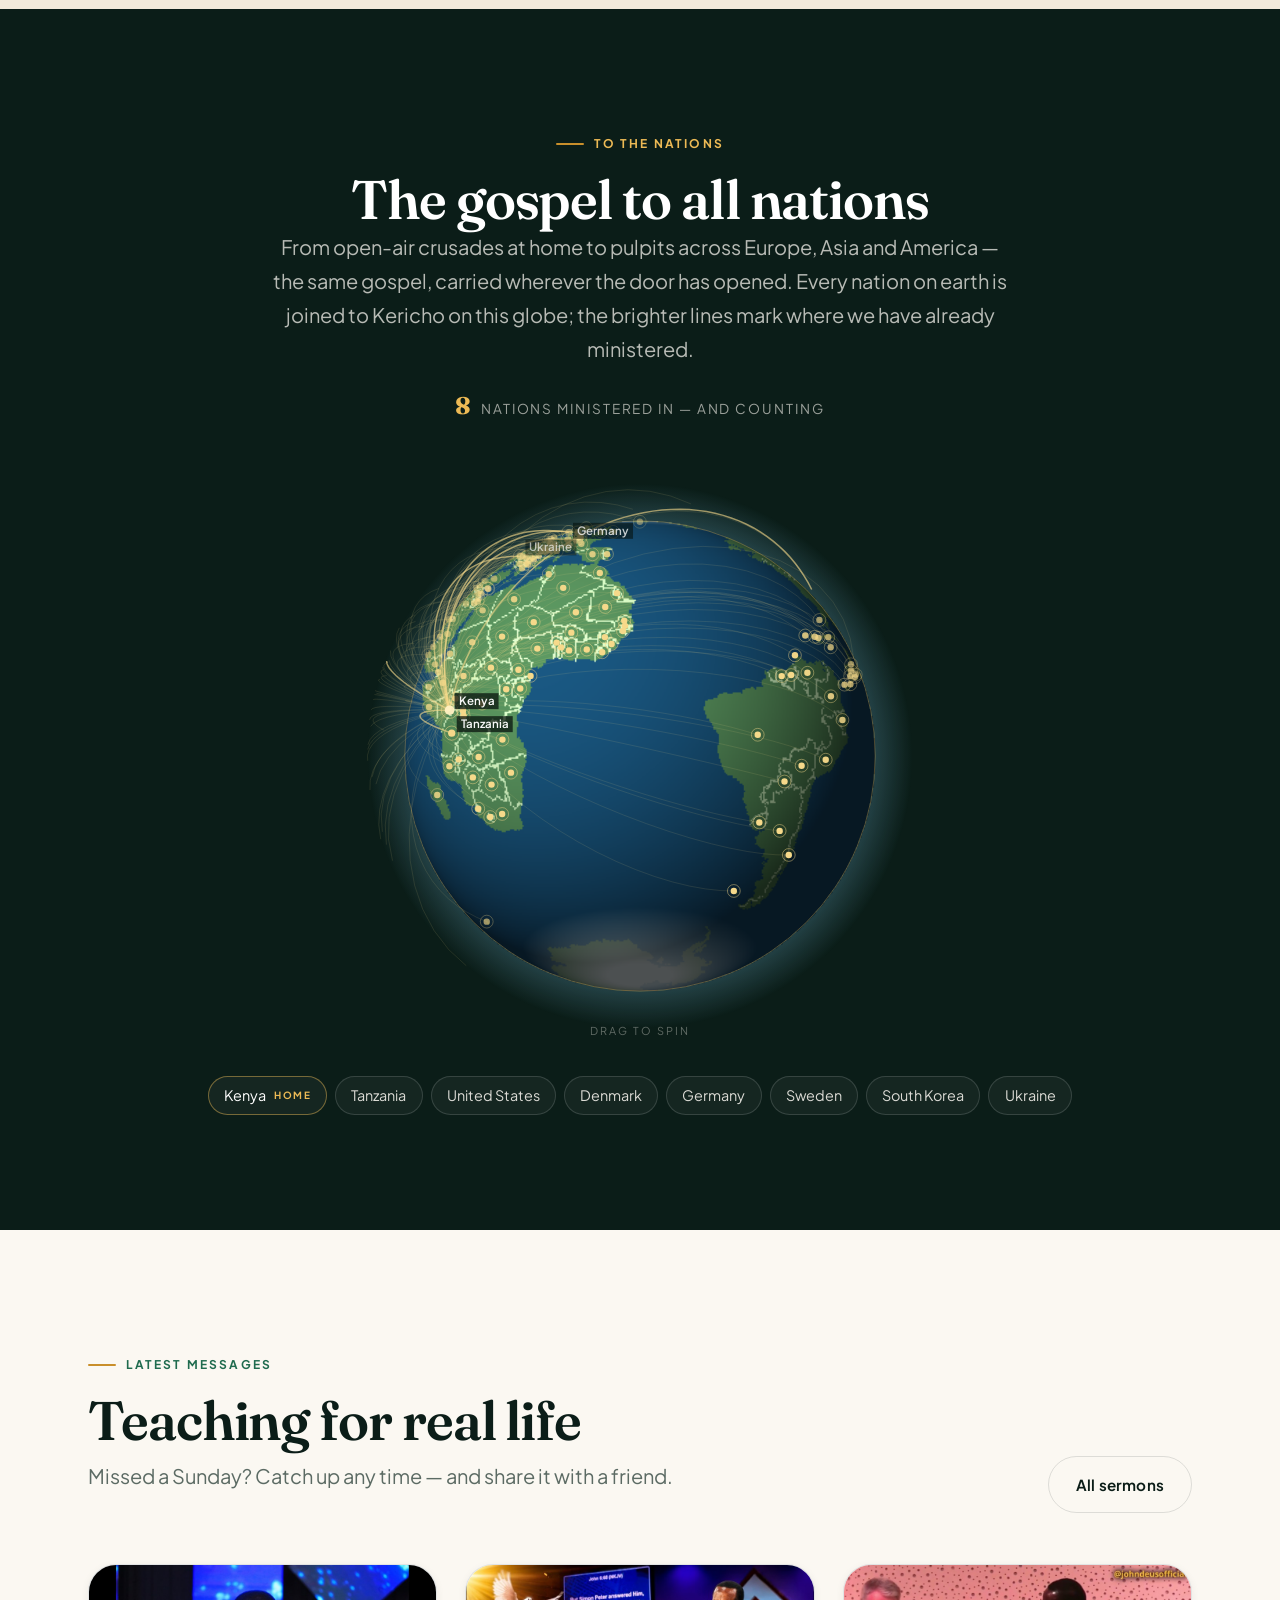
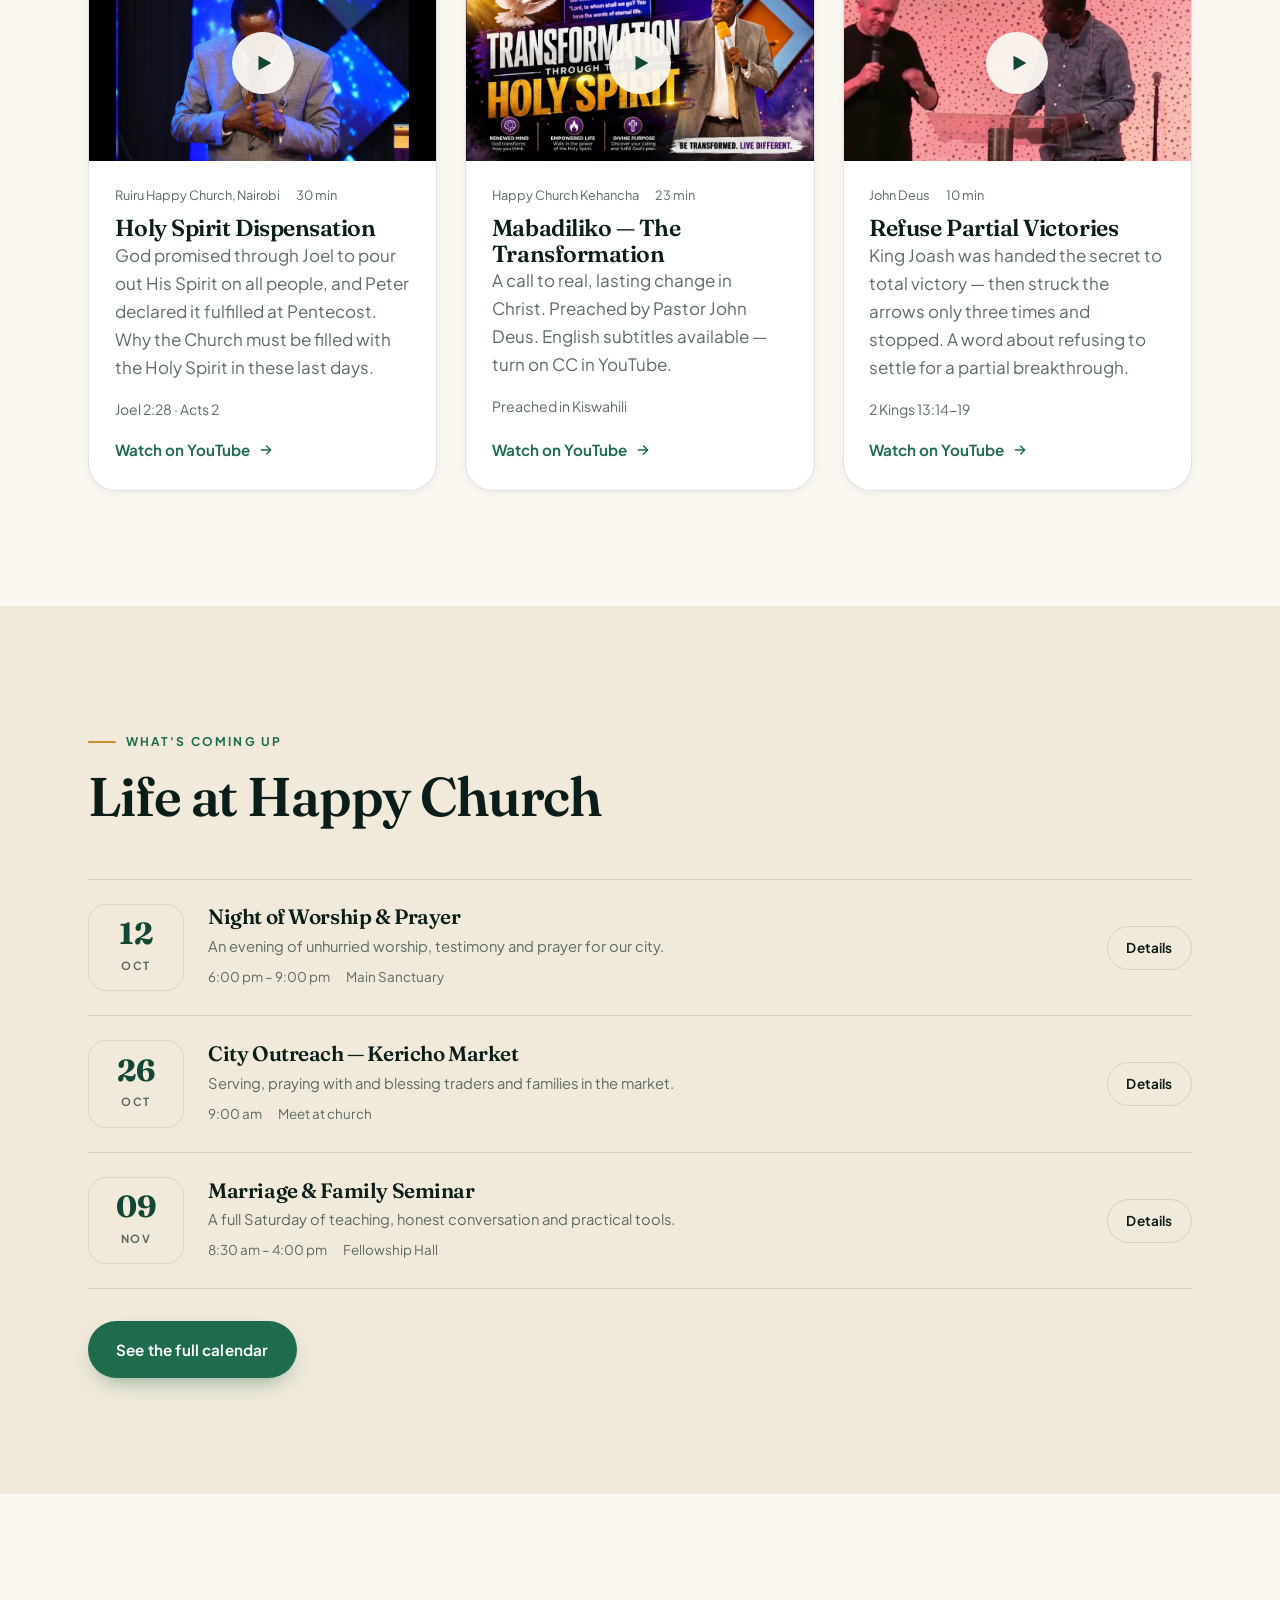
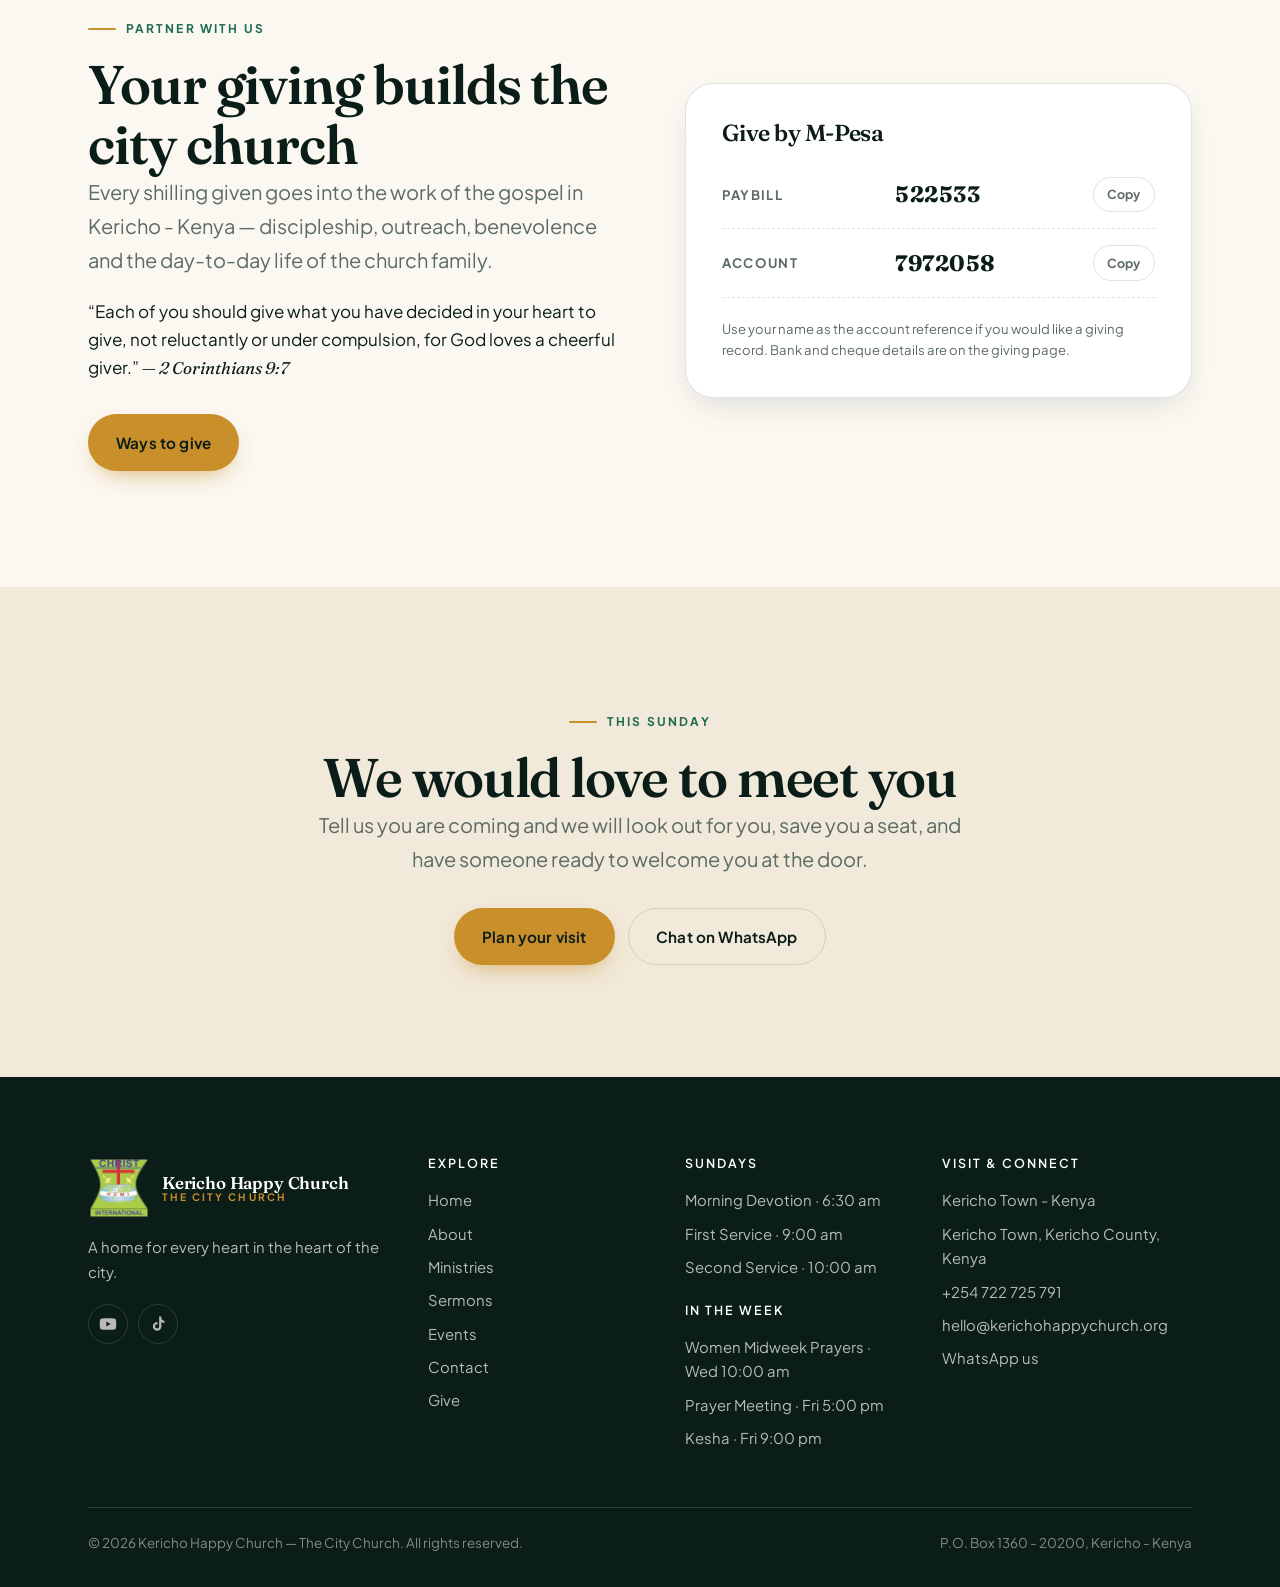
==== commit 00725414: "Add two sermons, led by Holy Spirit Dispensation Holy Spirit Dispensation becomes the main message: " ====
--- a/index.html
+++ b/index.html
@@ -14,7 +14,7 @@
 <link rel="preconnect" href="https://fonts.googleapis.com">
 <link rel="preconnect" href="https://fonts.gstatic.com" crossorigin>
 <link href="https://fonts.googleapis.com/css2?family=Fraunces:ital,opsz,wght@0,9..144,400..700;1,9..144,400..600&family=Plus+Jakarta+Sans:wght@400;500;600;700&display=swap" rel="stylesheet">
-<link rel="stylesheet" href="assets/css/styles.css?v=202609231600">
+<link rel="stylesheet" href="assets/css/styles.css?v=202609231607">
 </head>
 <body>
 <div data-header></div>
@@ -280,8 +280,8 @@
 </main>
 
 <div data-footer></div>
-<script src="assets/js/globe-data.js?v=202609231600"></script>
-<script src="assets/js/site.config.js?v=202609231600"></script>
-<script src="assets/js/site.js?v=202609231600"></script>
+<script src="assets/js/globe-data.js?v=202609231607"></script>
+<script src="assets/js/site.config.js?v=202609231607"></script>
+<script src="assets/js/site.js?v=202609231607"></script>
 </body>
 </html>
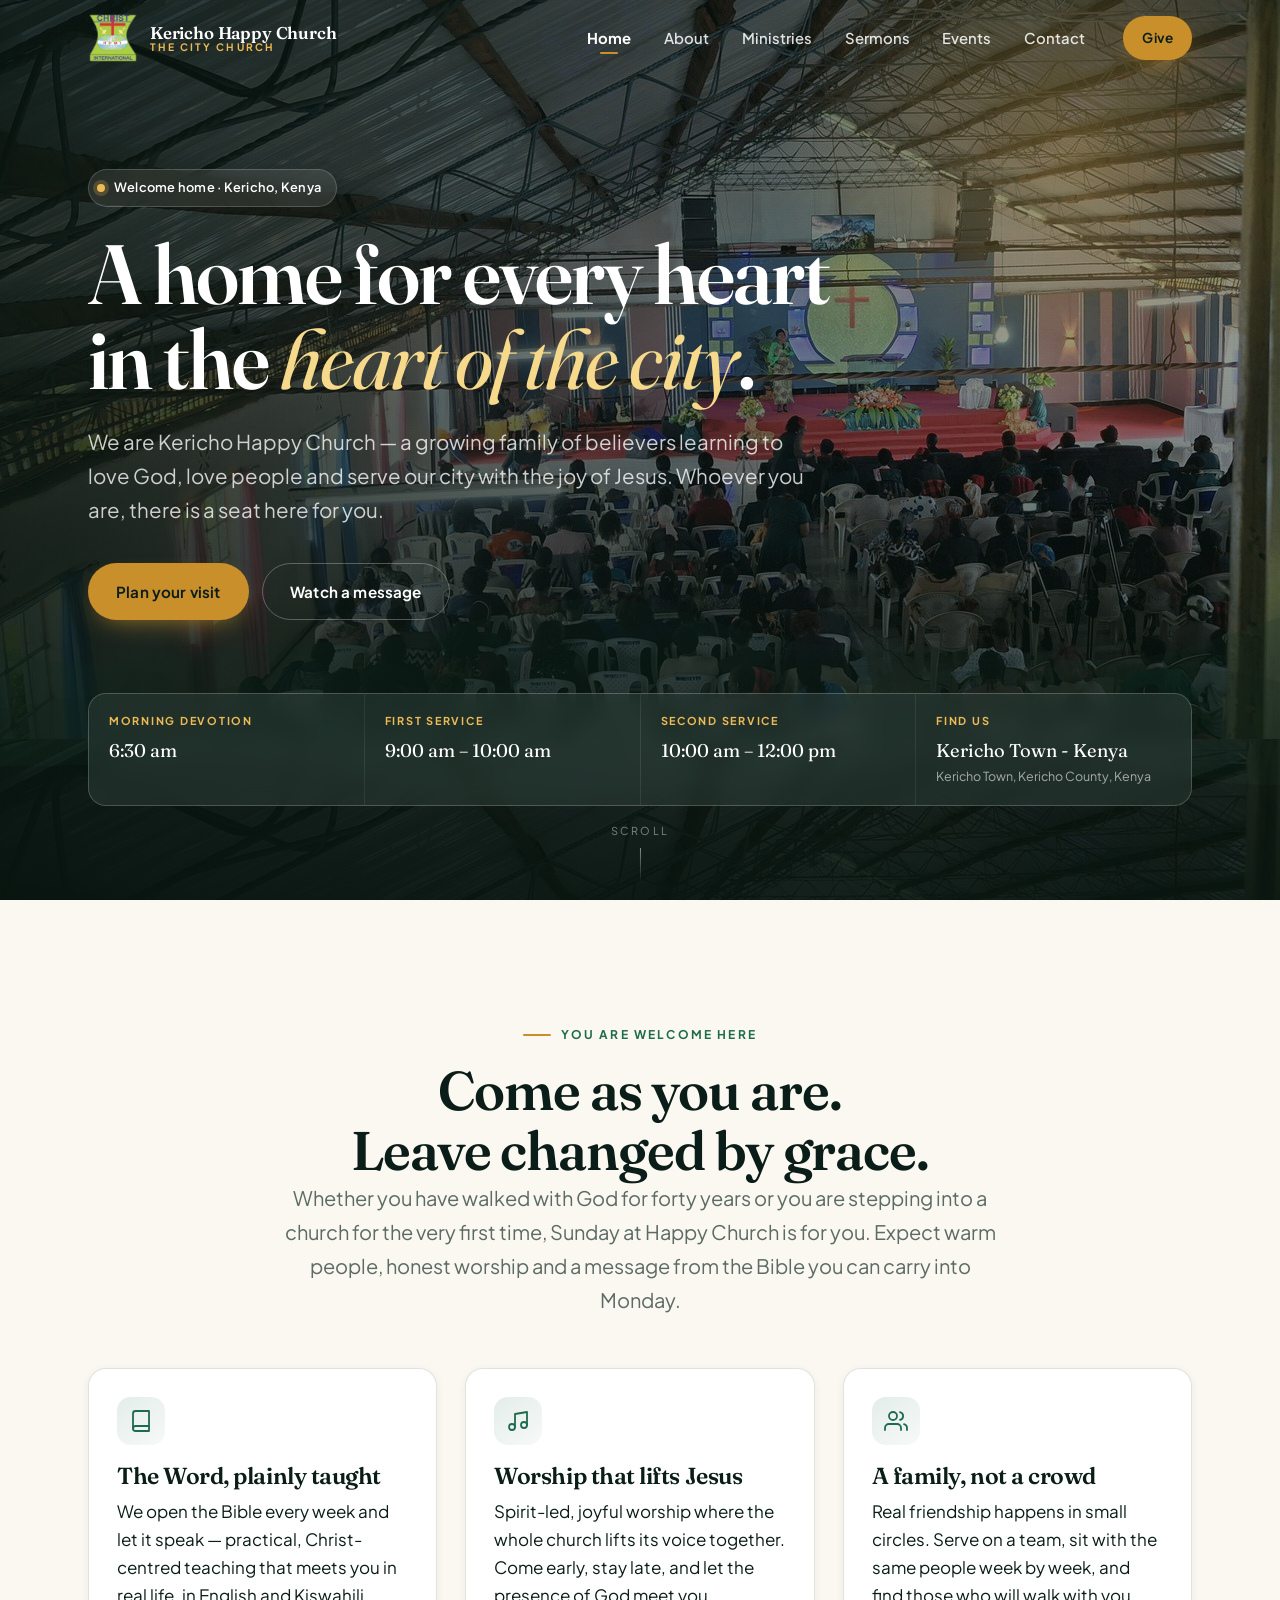
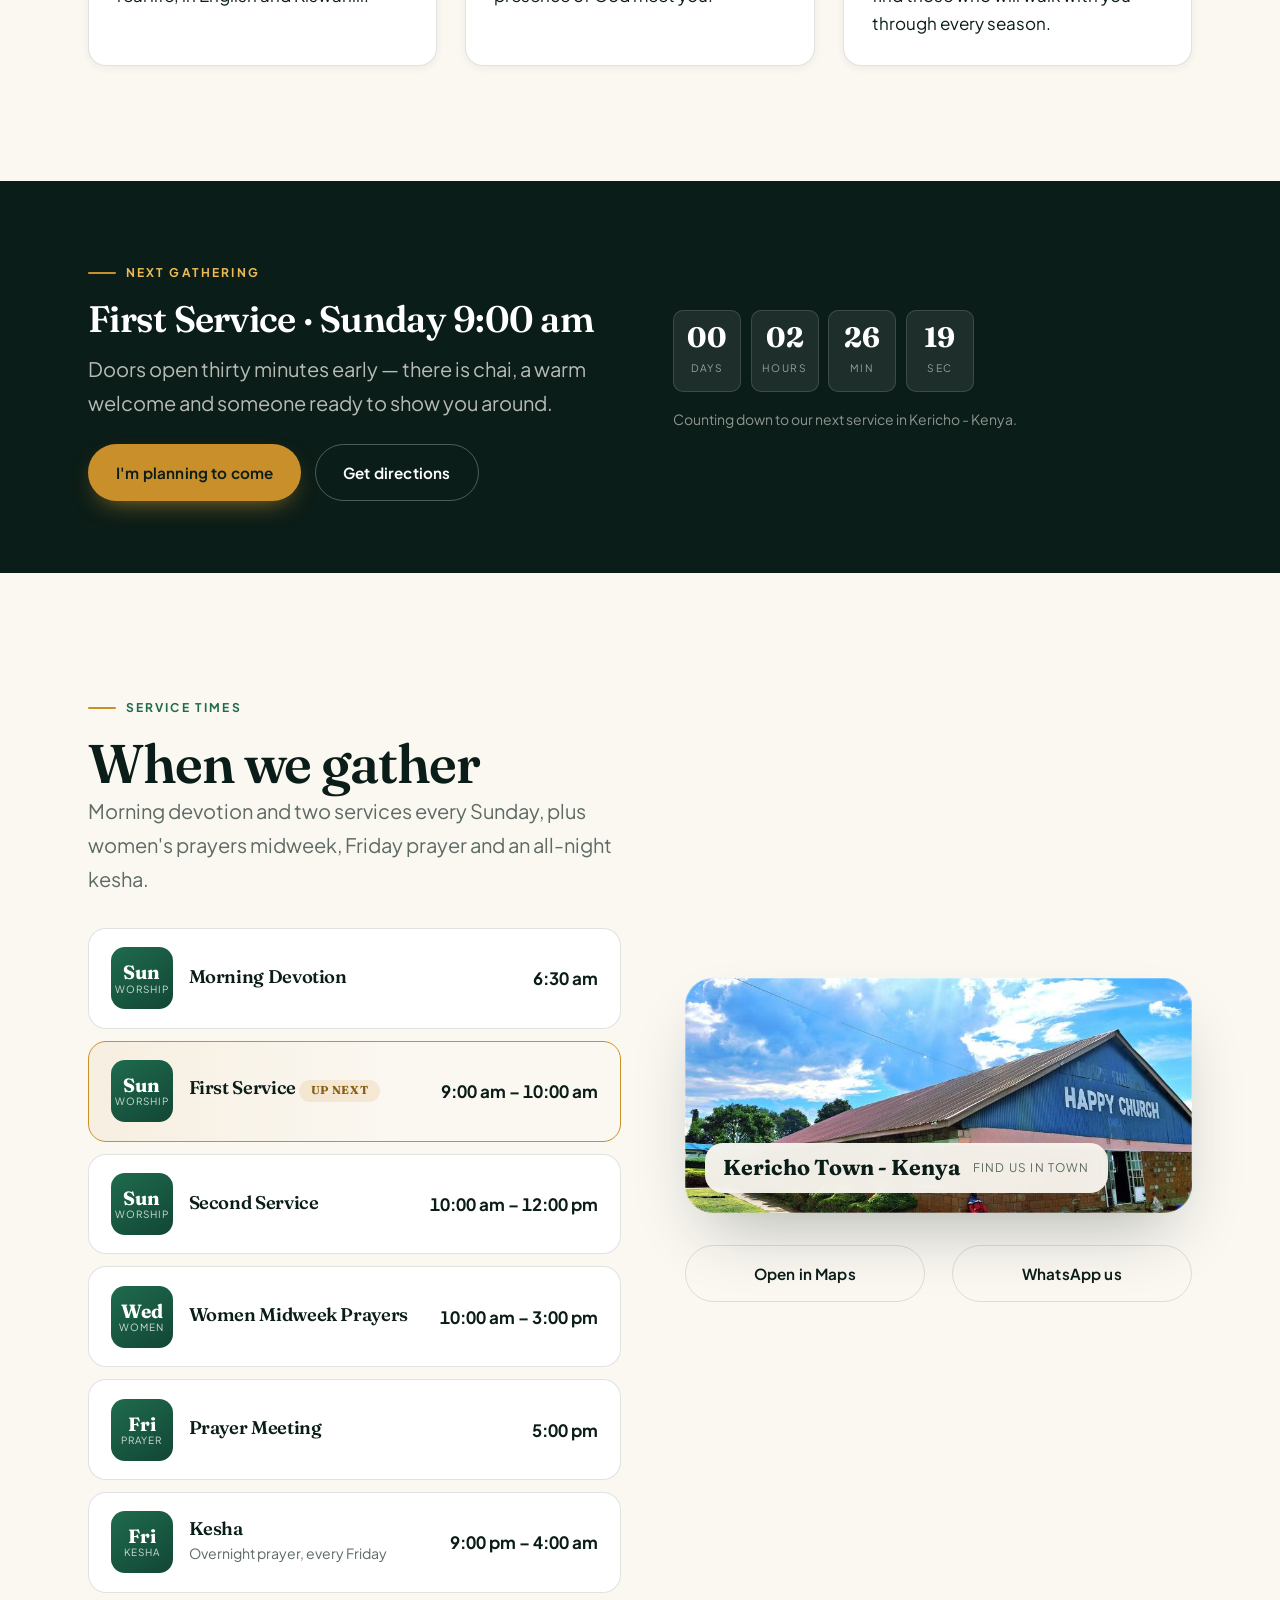
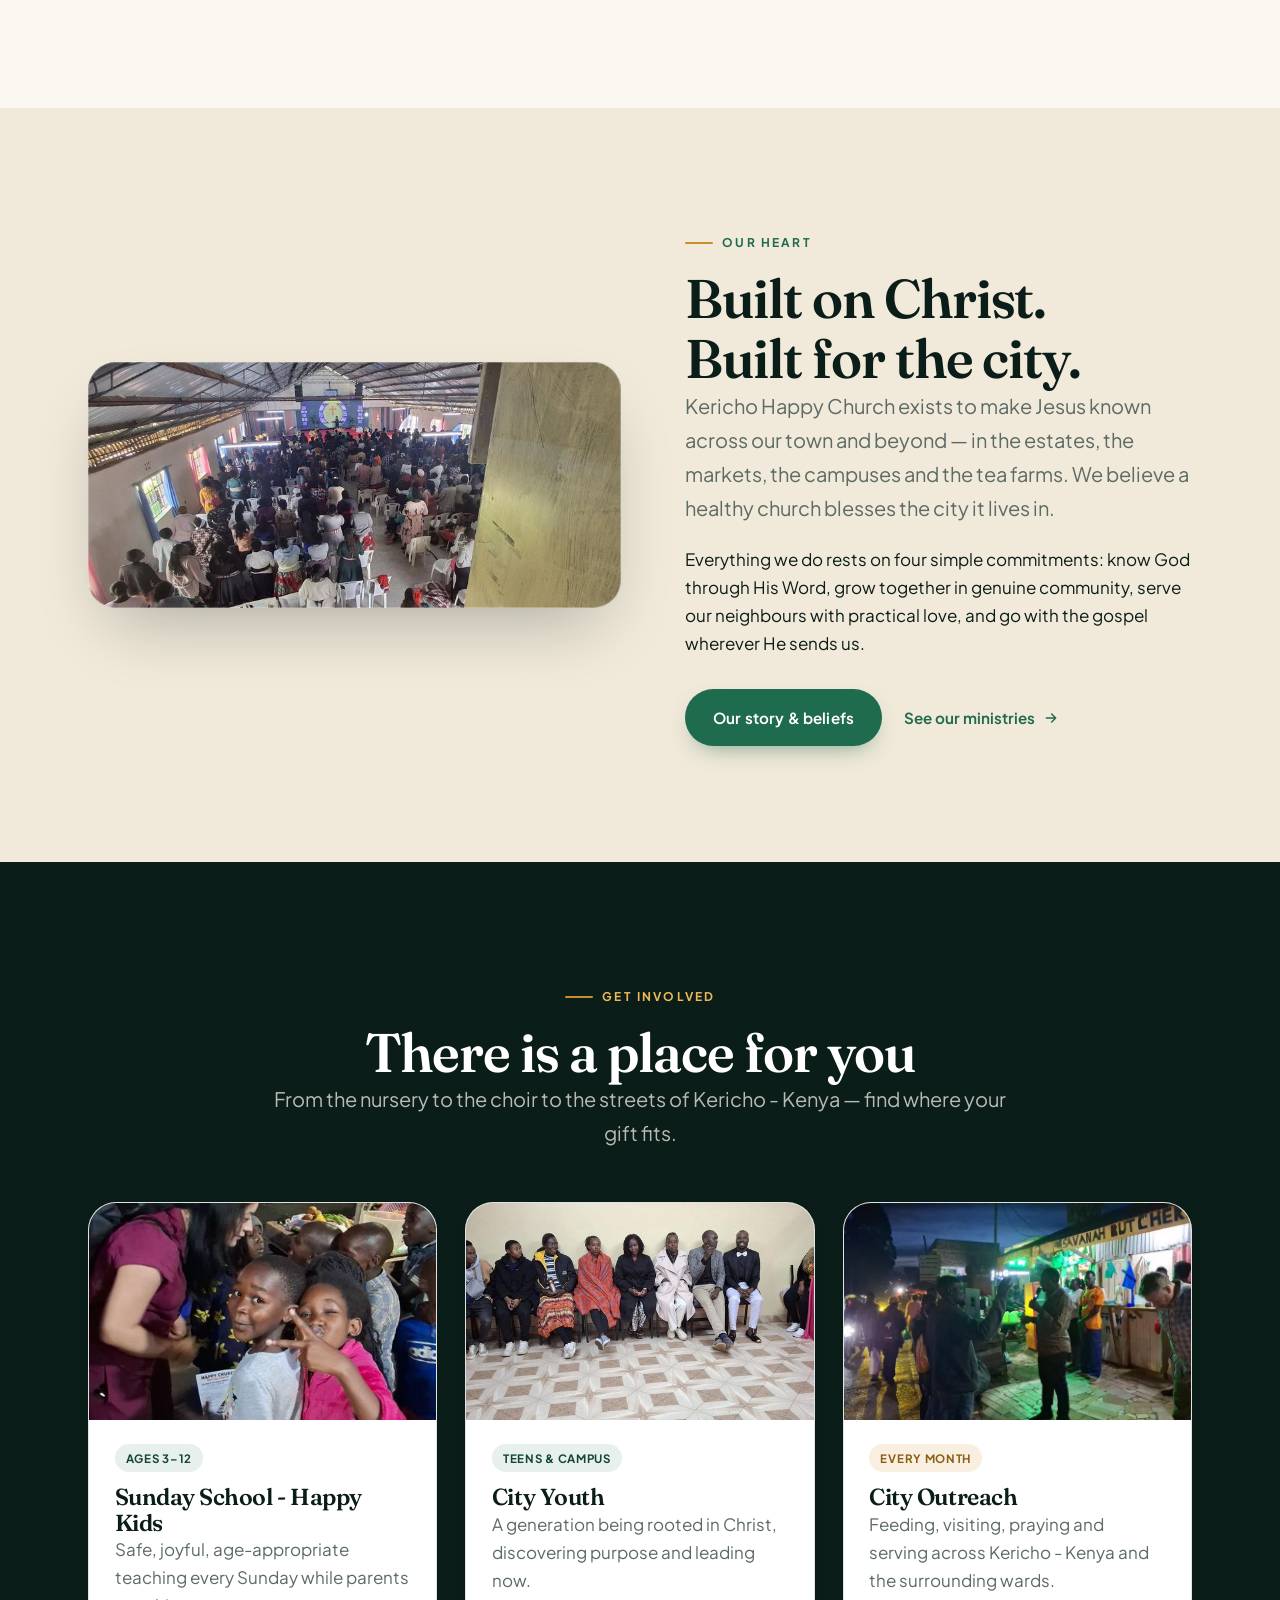
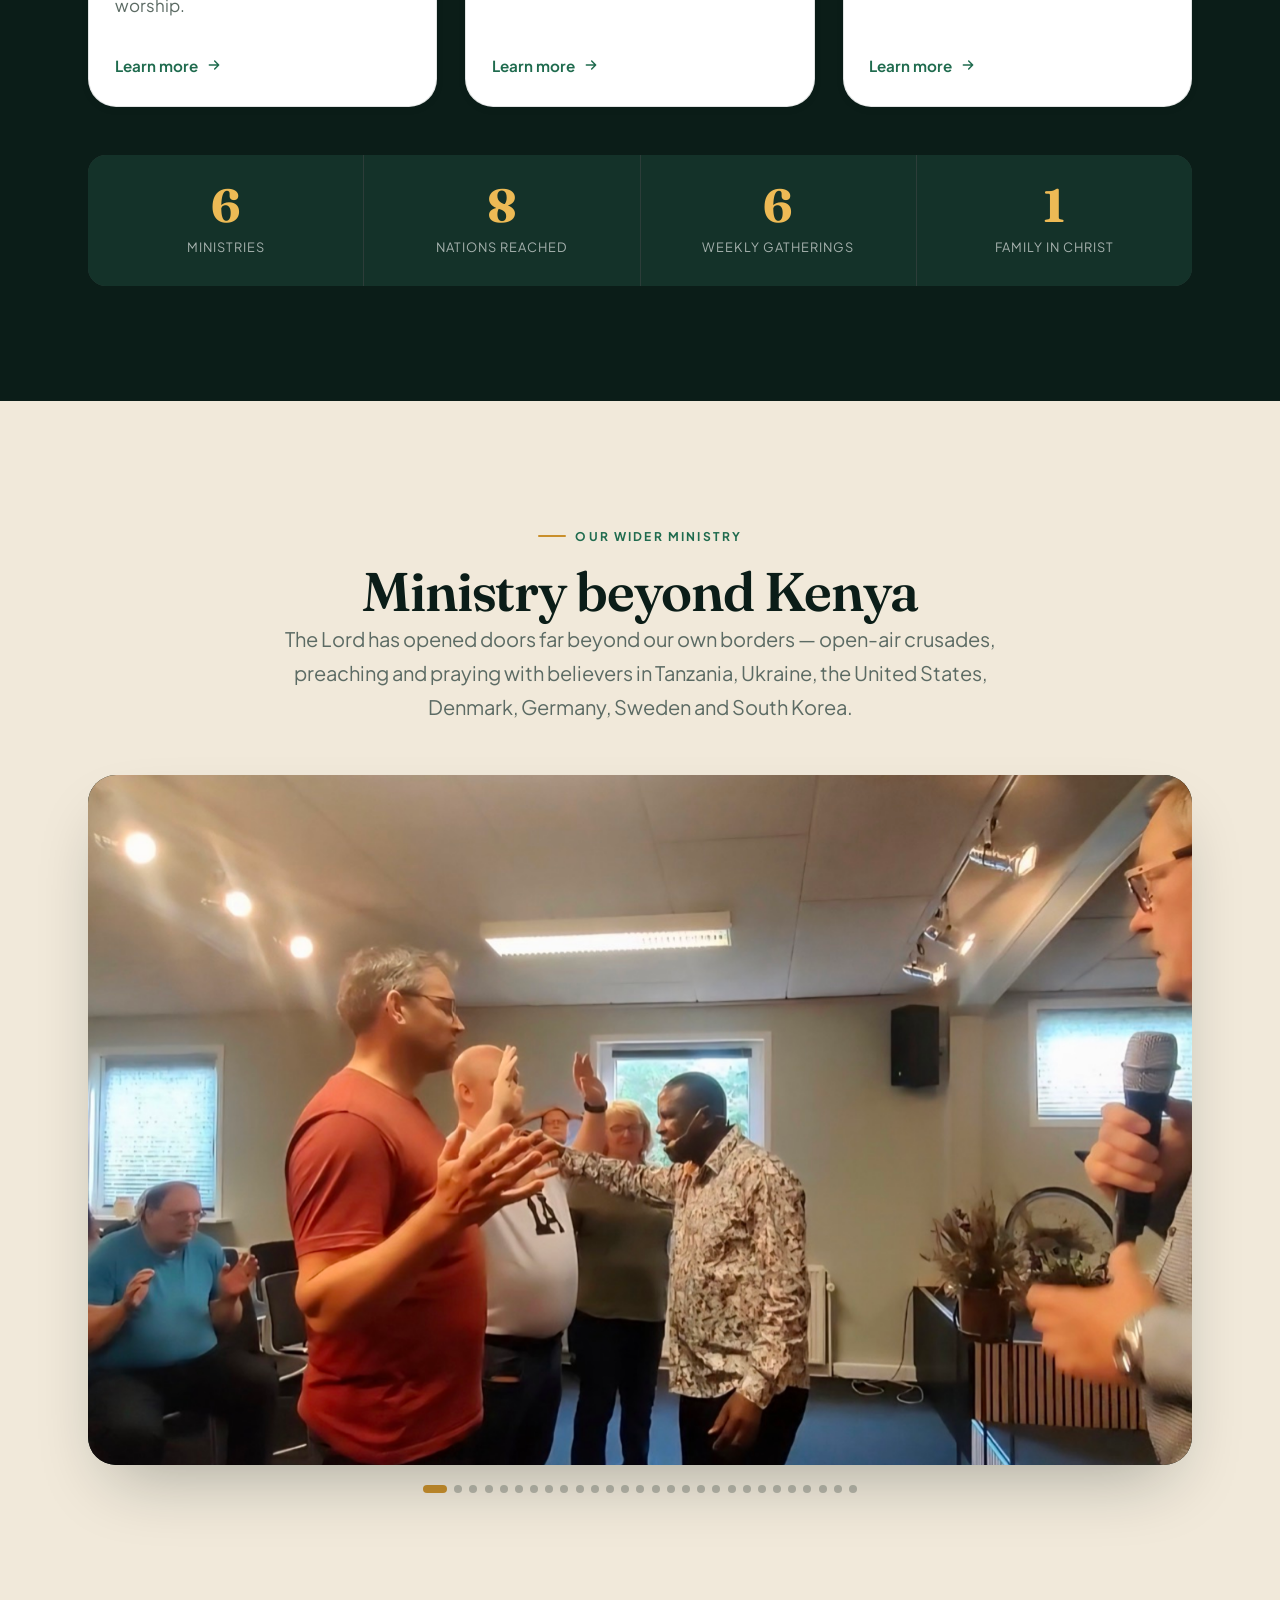
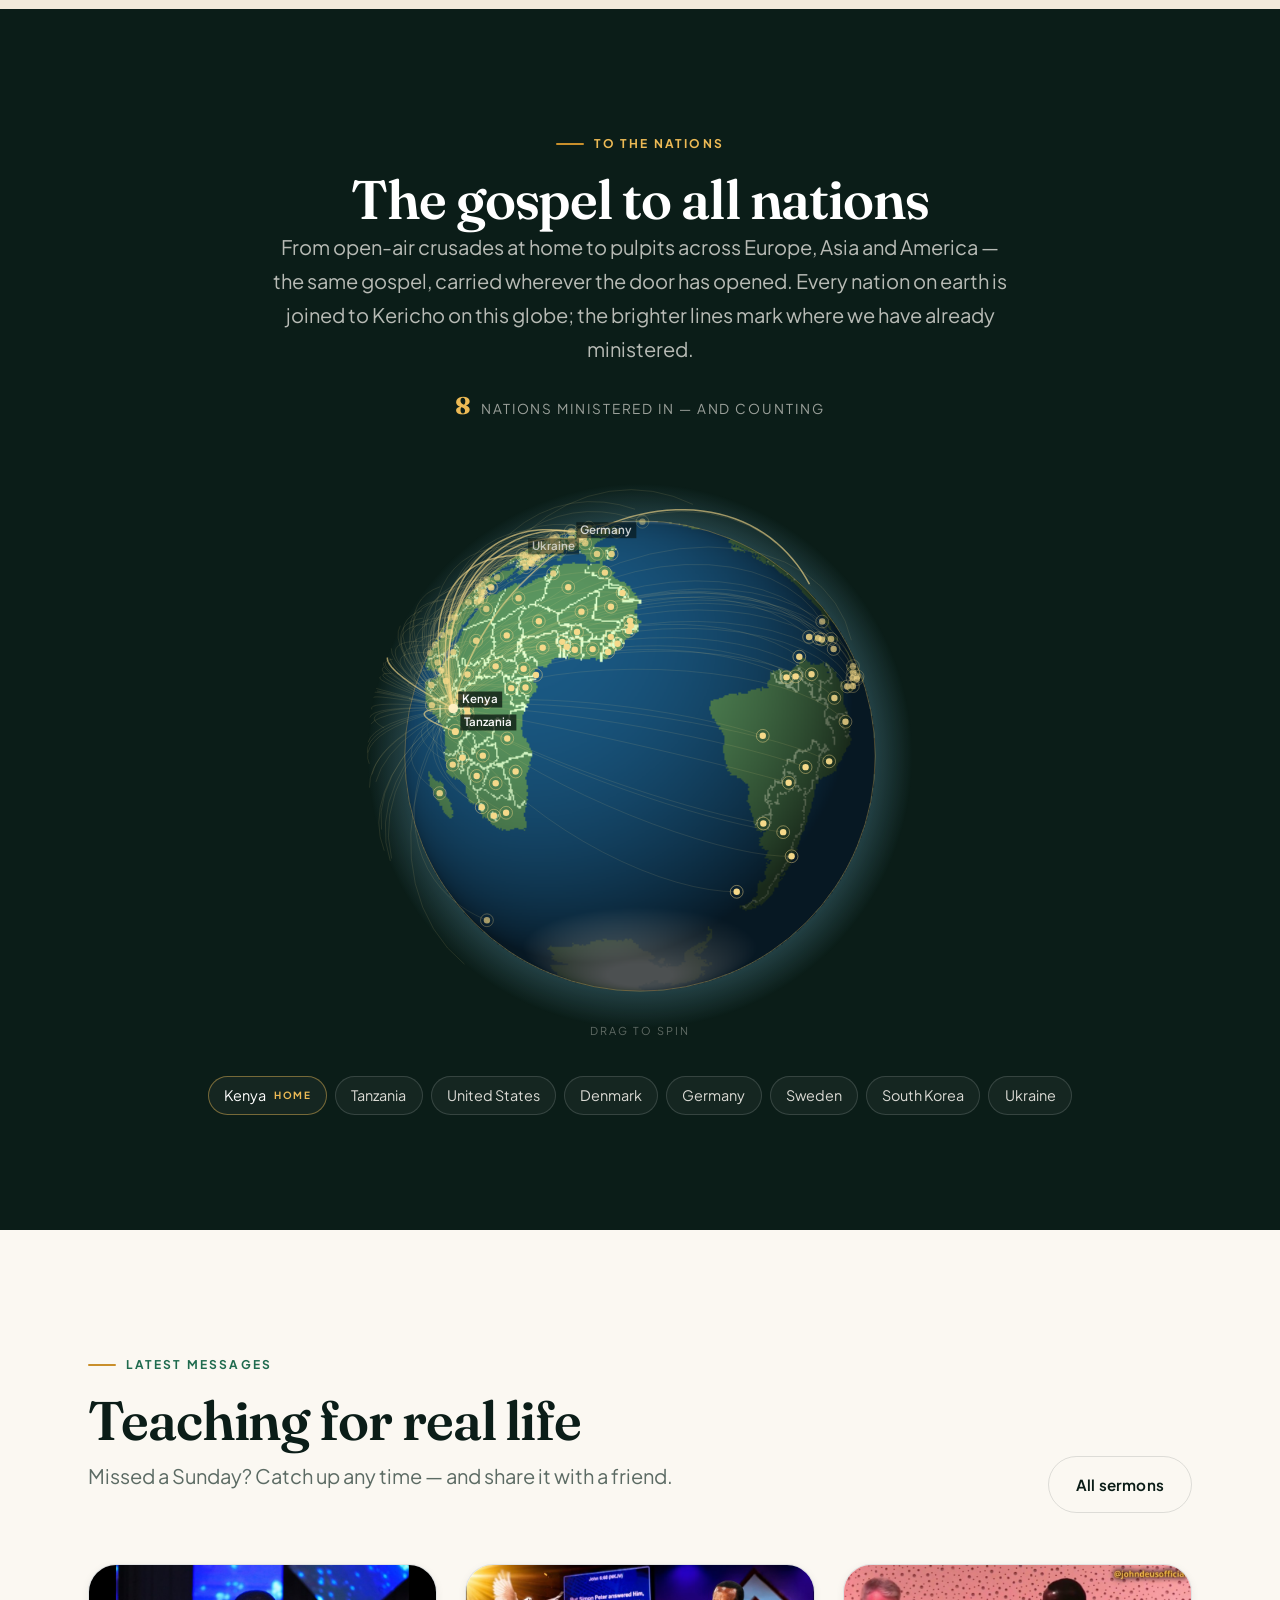
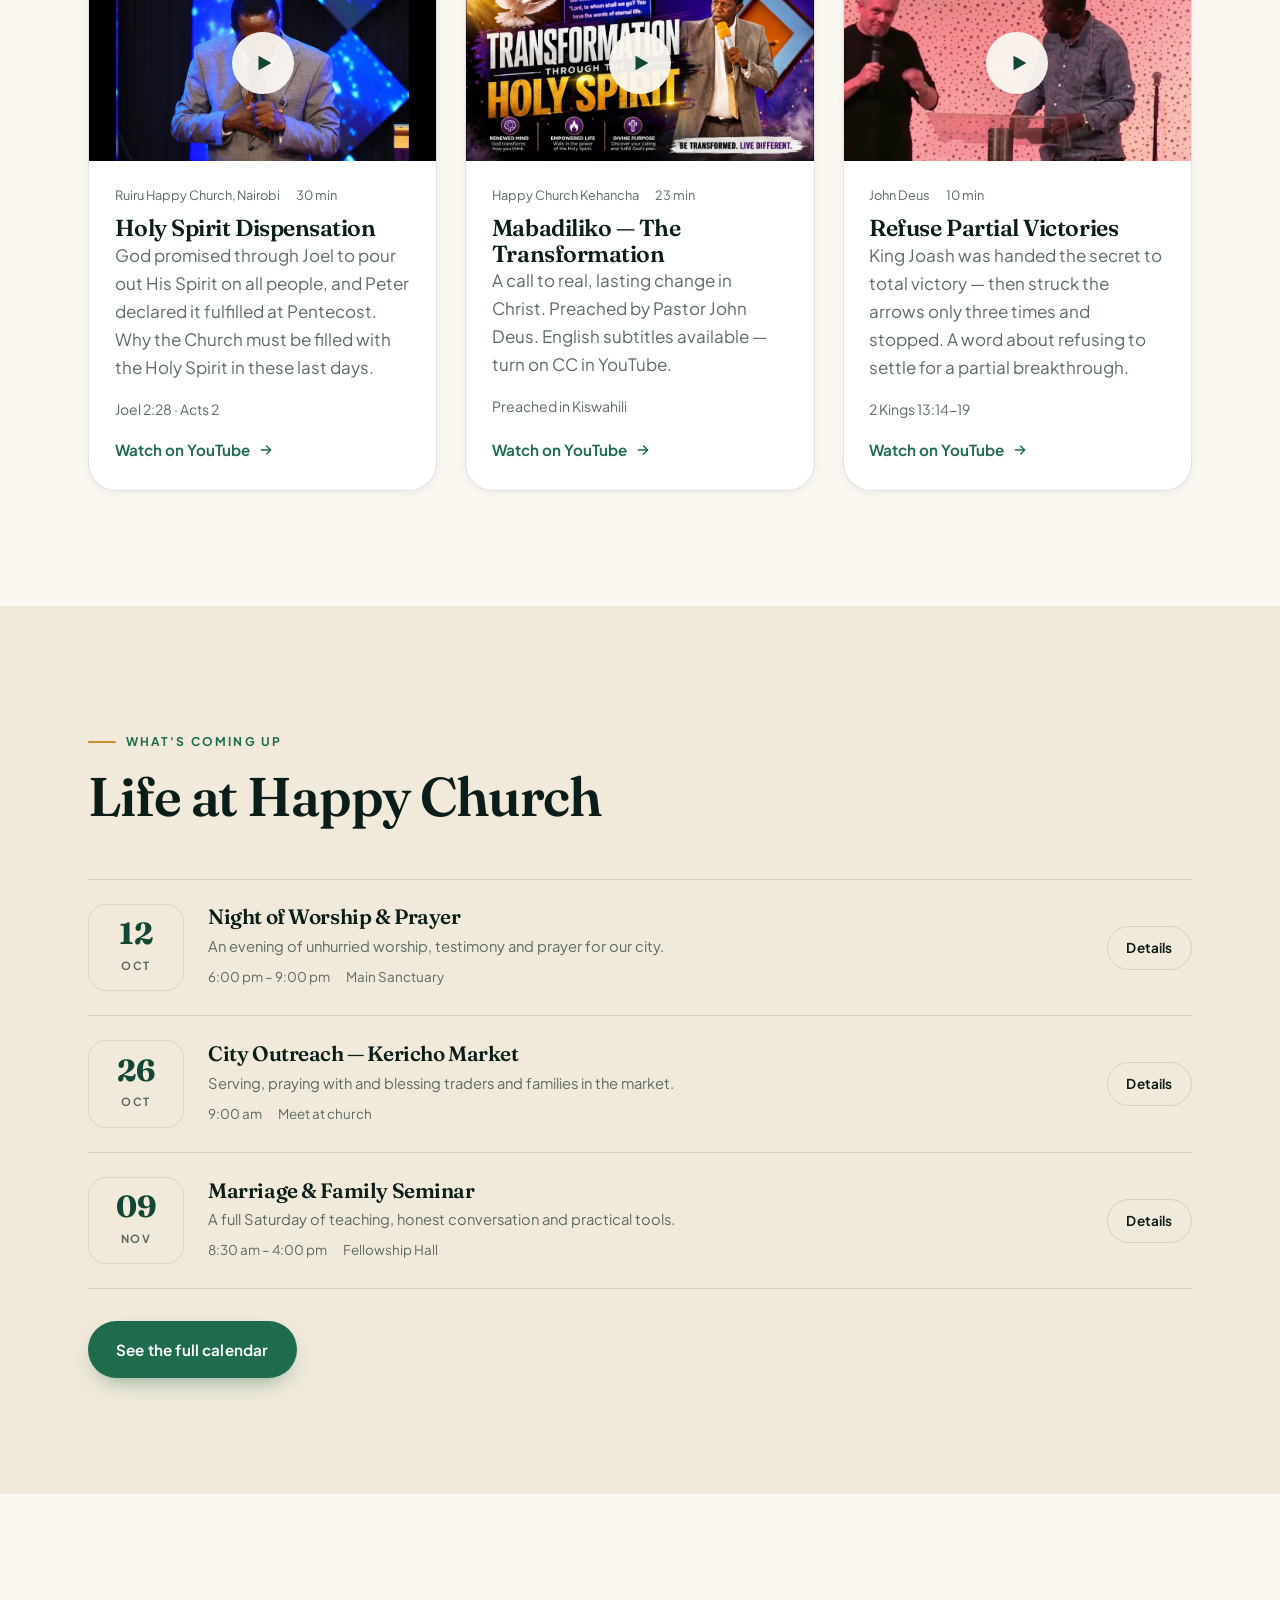
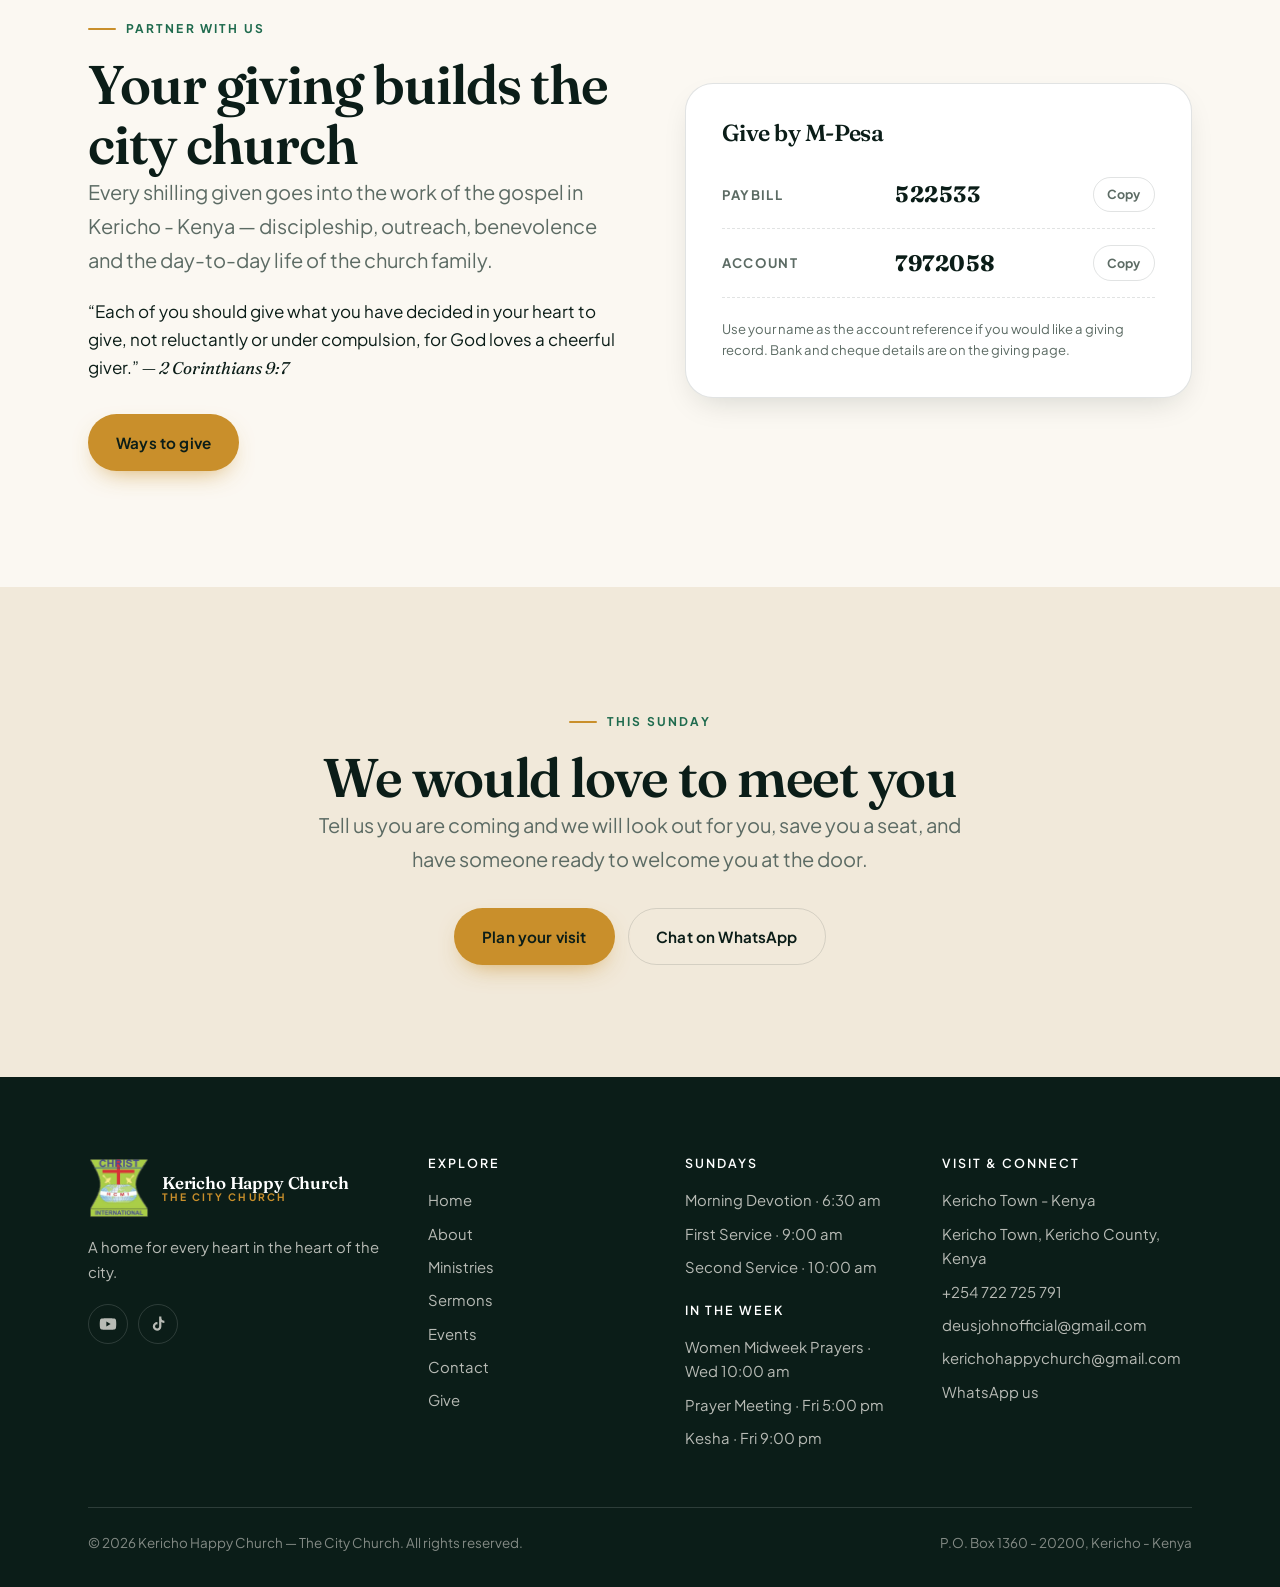
==== commit 2e59f76a: "Use two working Gmail addresses for contact Replaces hello@kerichohappychurch.org, which bounced bec" ====
--- a/index.html
+++ b/index.html
@@ -14,7 +14,7 @@
 <link rel="preconnect" href="https://fonts.googleapis.com">
 <link rel="preconnect" href="https://fonts.gstatic.com" crossorigin>
 <link href="https://fonts.googleapis.com/css2?family=Fraunces:ital,opsz,wght@0,9..144,400..700;1,9..144,400..600&family=Plus+Jakarta+Sans:wght@400;500;600;700&display=swap" rel="stylesheet">
-<link rel="stylesheet" href="assets/css/styles.css?v=202609231607">
+<link rel="stylesheet" href="assets/css/styles.css?v=202609231611">
 </head>
 <body>
 <div data-header></div>
@@ -280,8 +280,8 @@
 </main>
 
 <div data-footer></div>
-<script src="assets/js/globe-data.js?v=202609231607"></script>
-<script src="assets/js/site.config.js?v=202609231607"></script>
-<script src="assets/js/site.js?v=202609231607"></script>
+<script src="assets/js/globe-data.js?v=202609231611"></script>
+<script src="assets/js/site.config.js?v=202609231611"></script>
+<script src="assets/js/site.js?v=202609231611"></script>
 </body>
 </html>
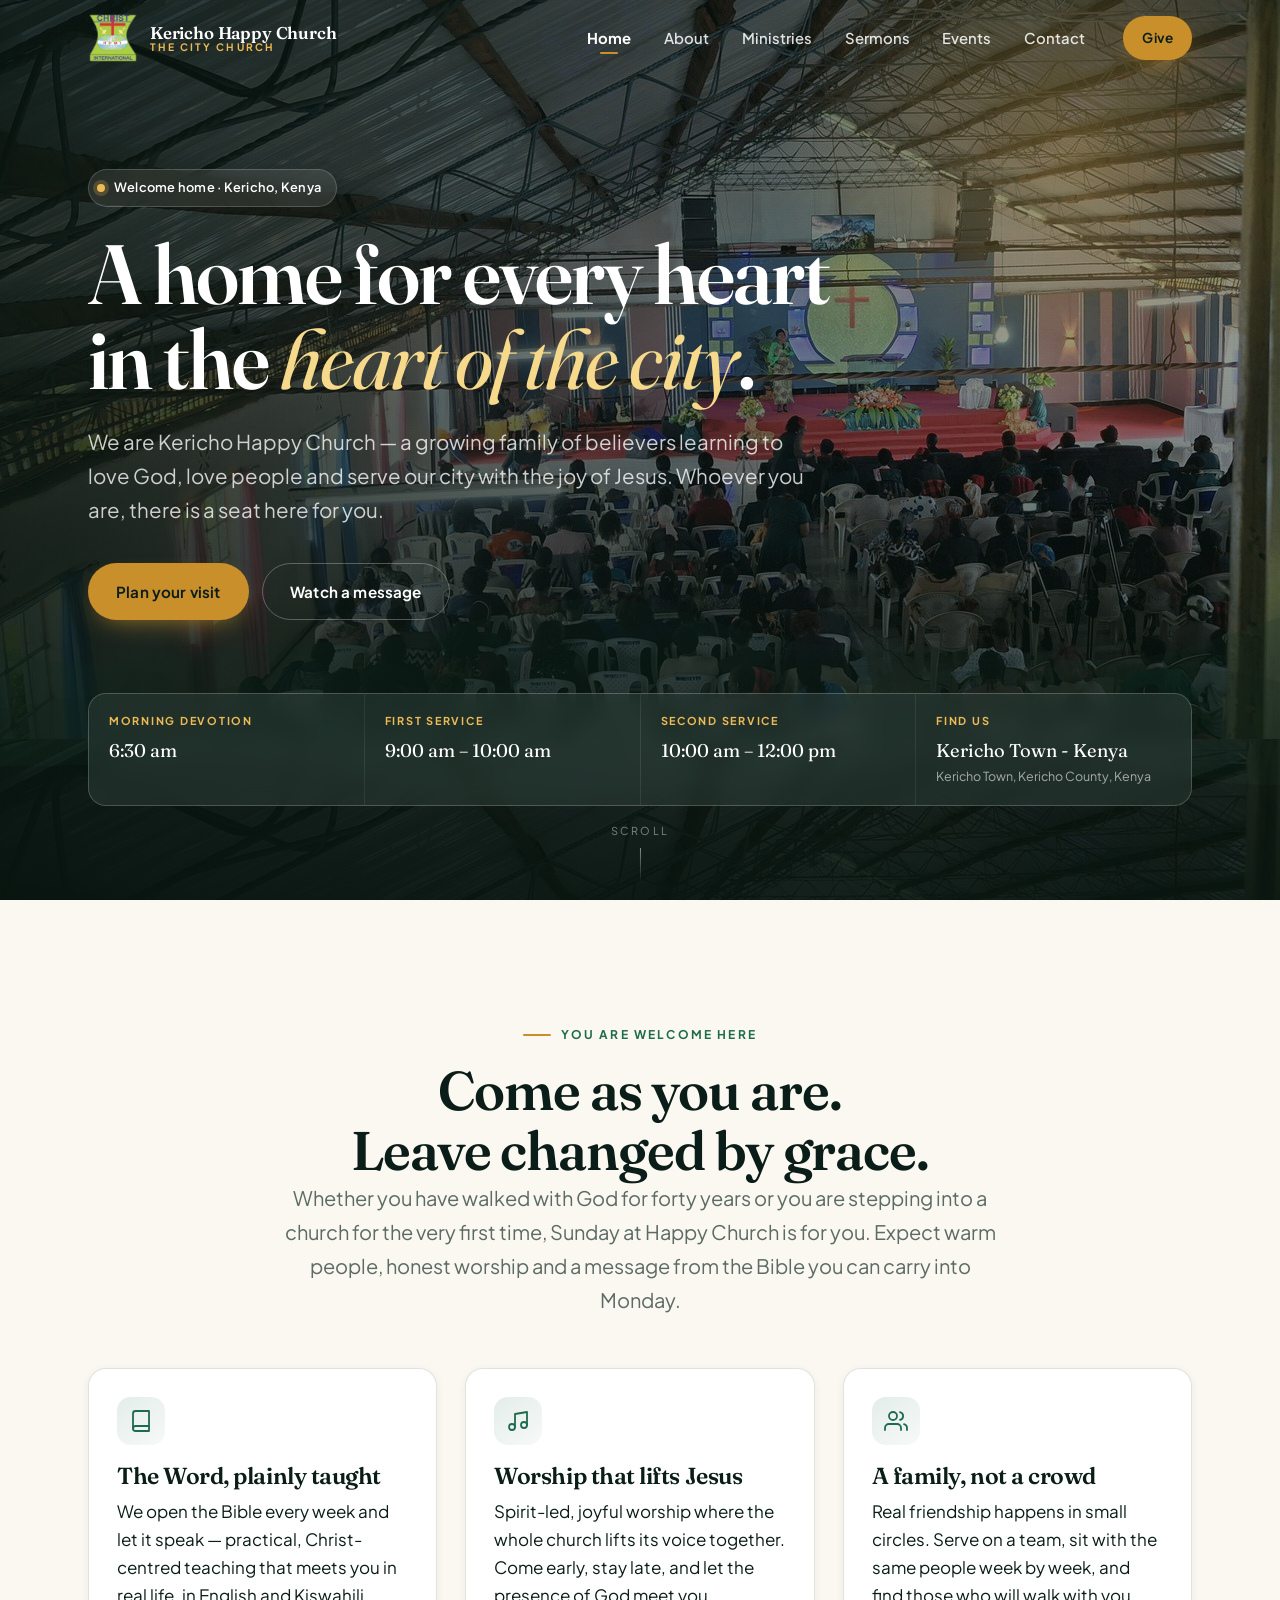
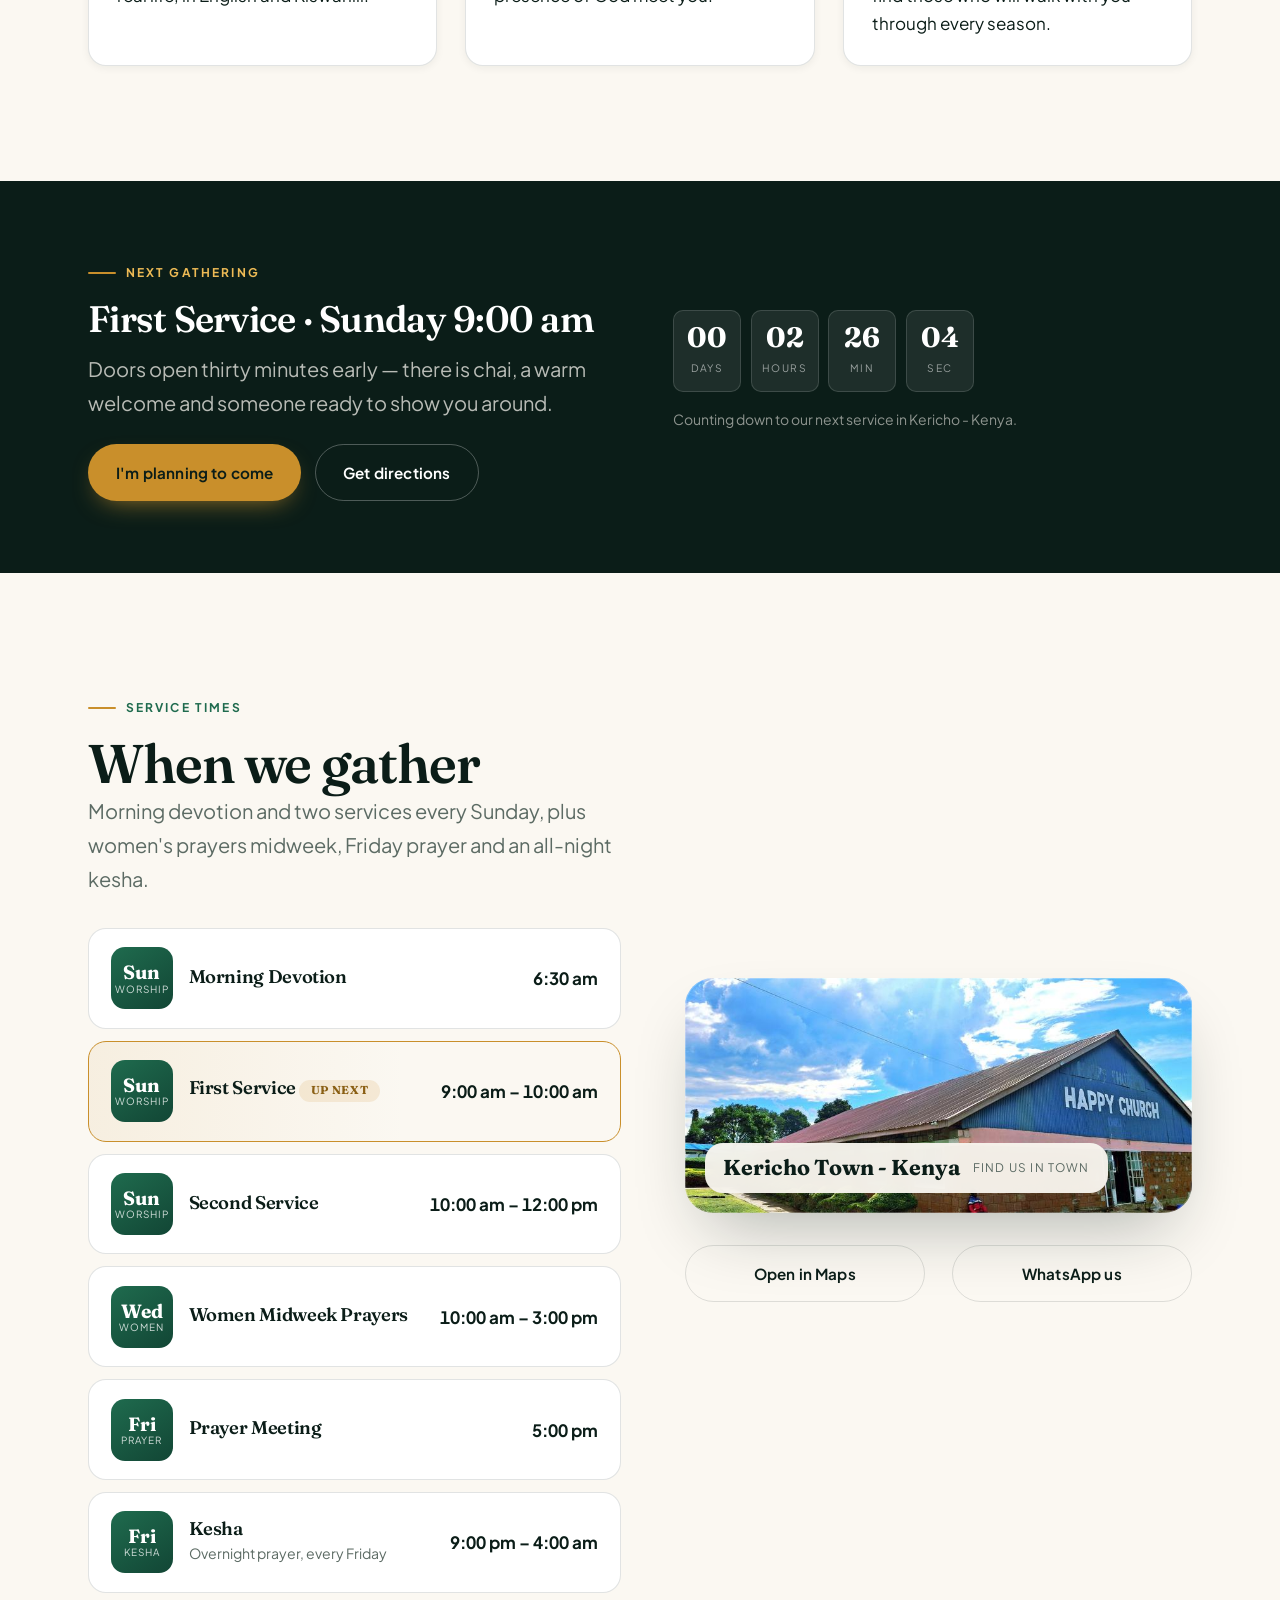
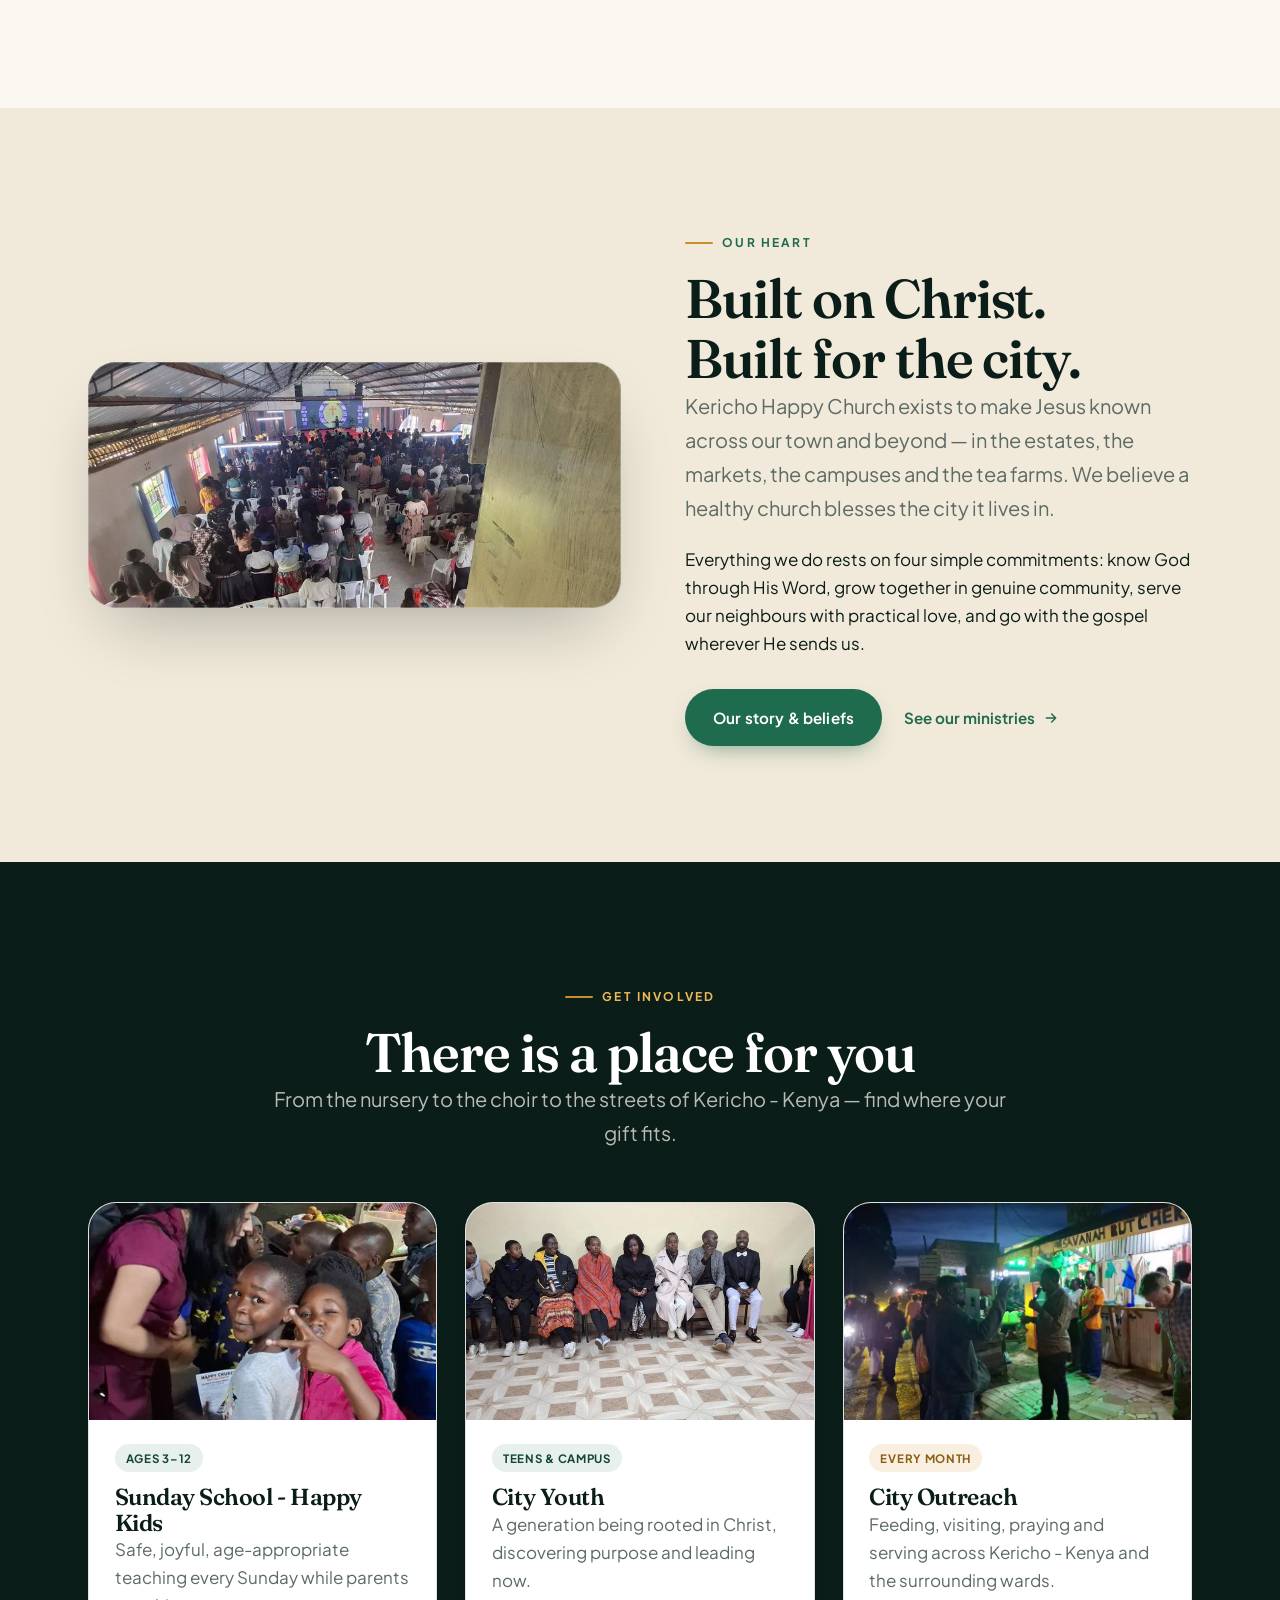
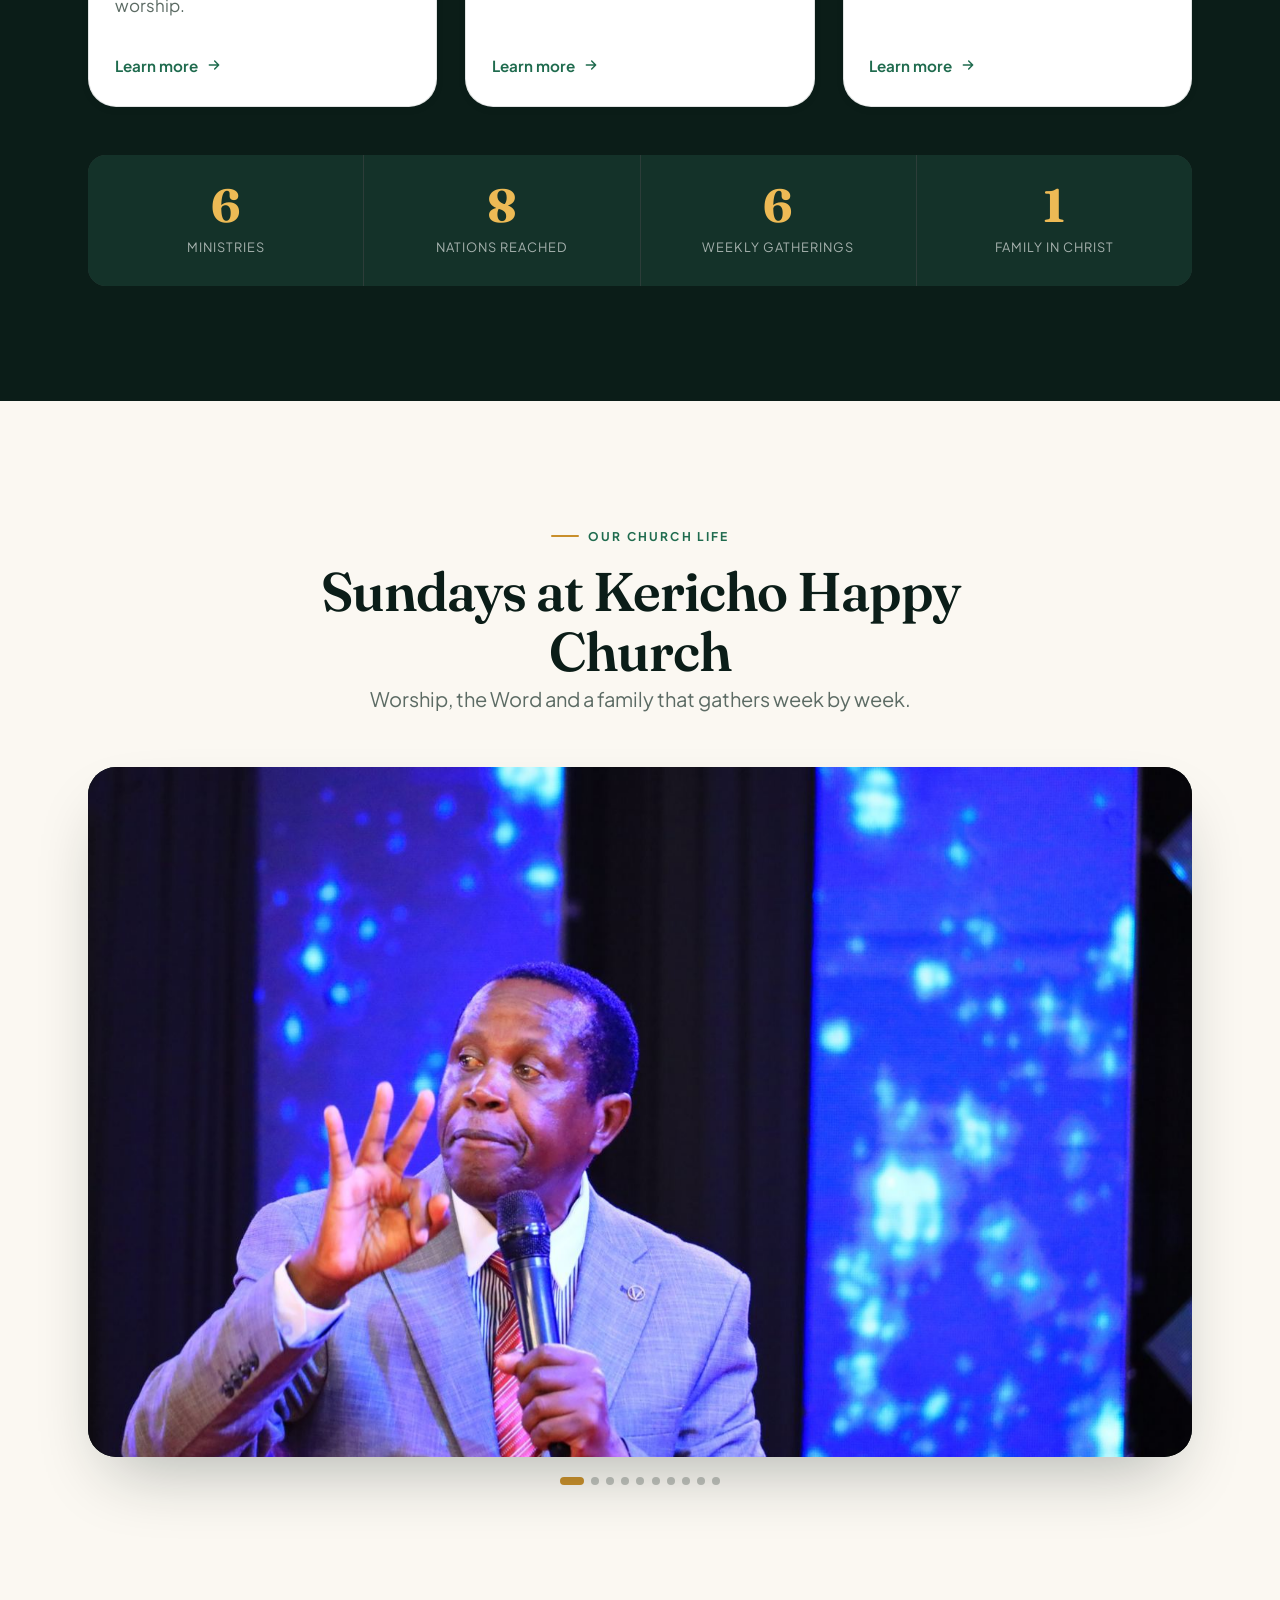
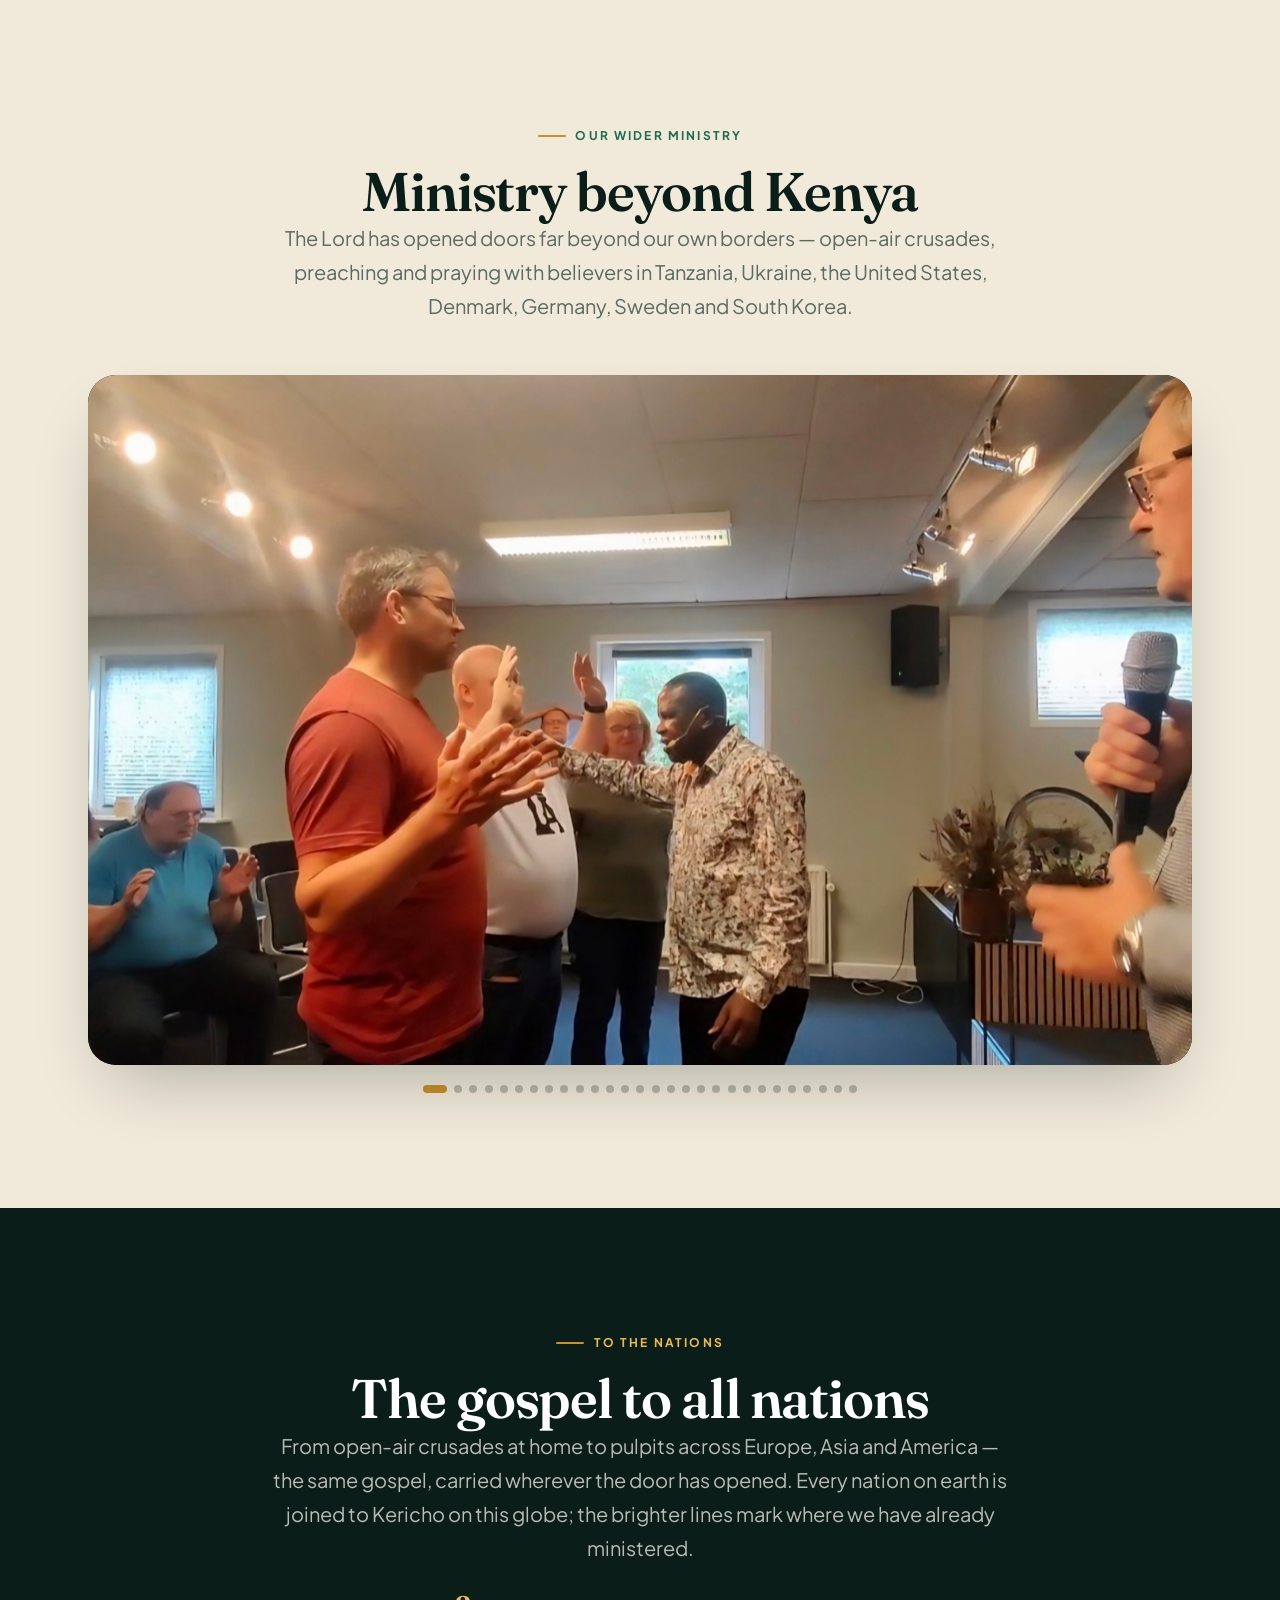
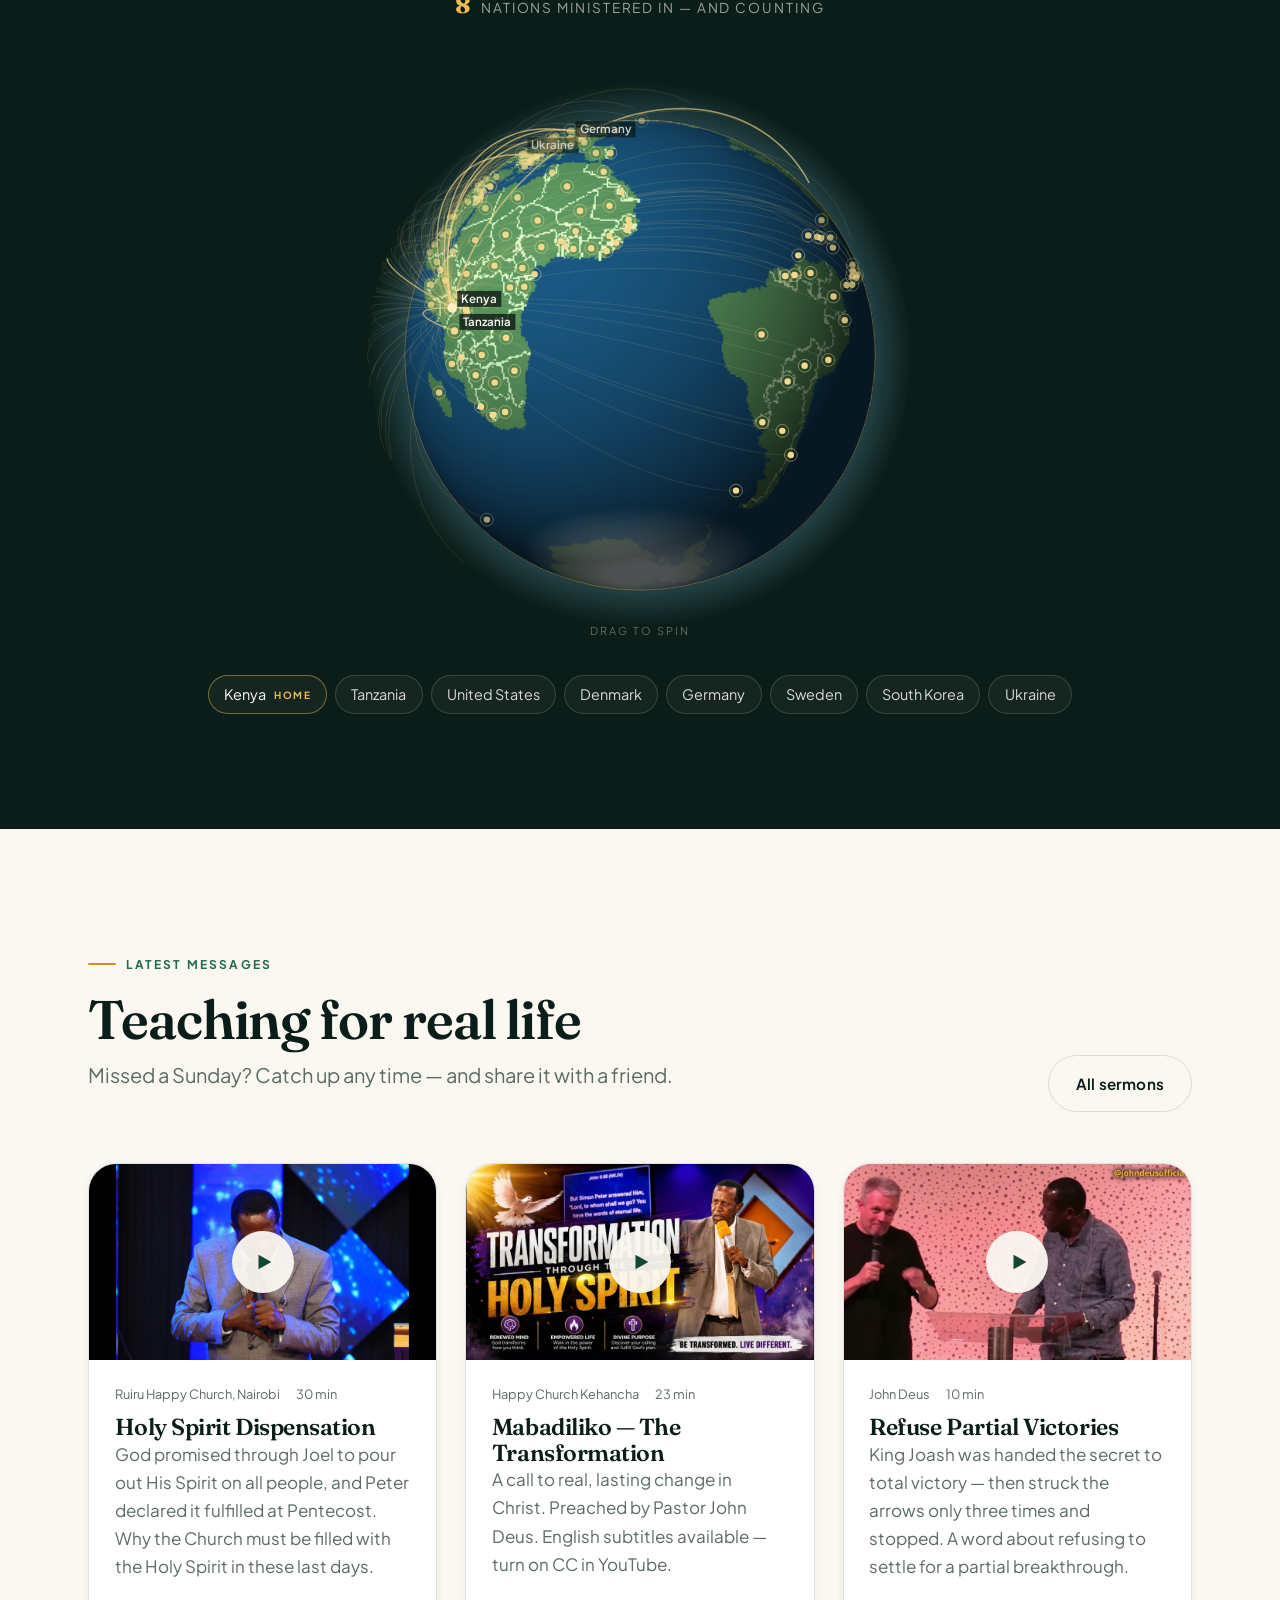
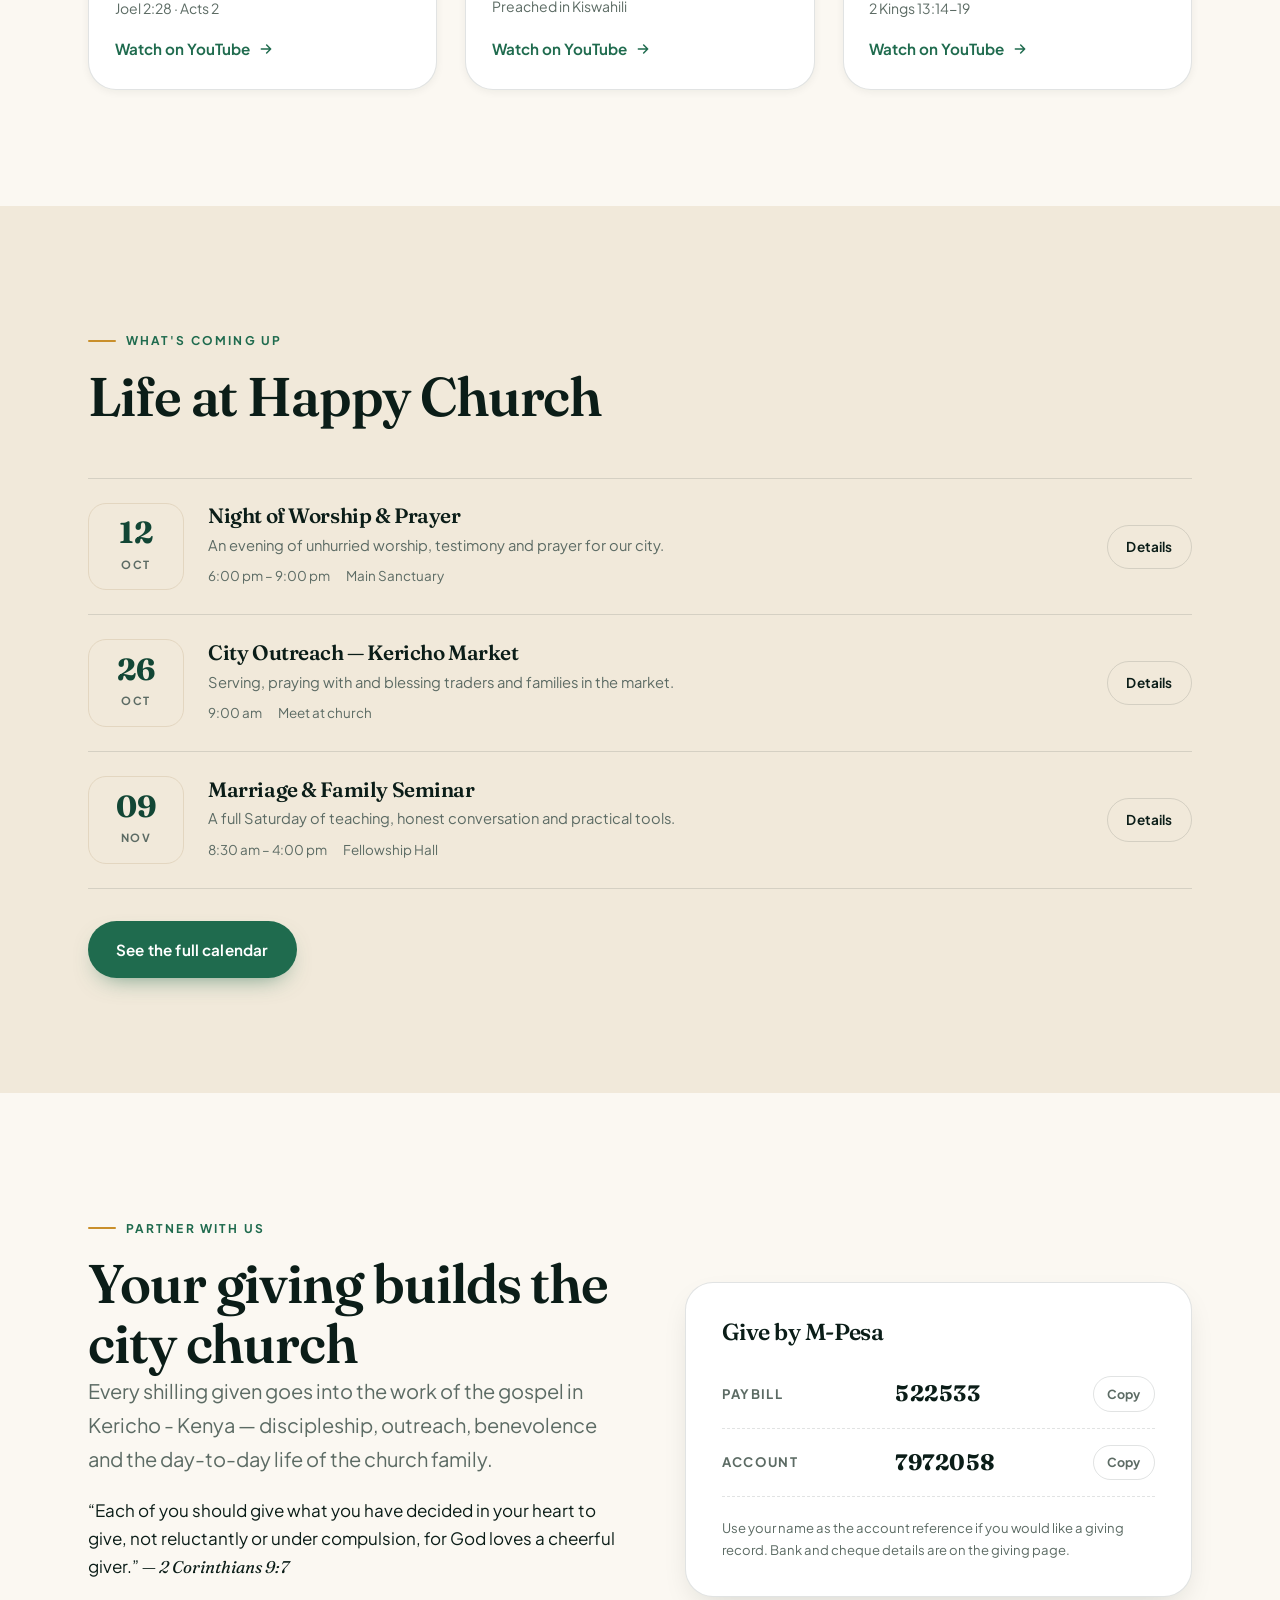
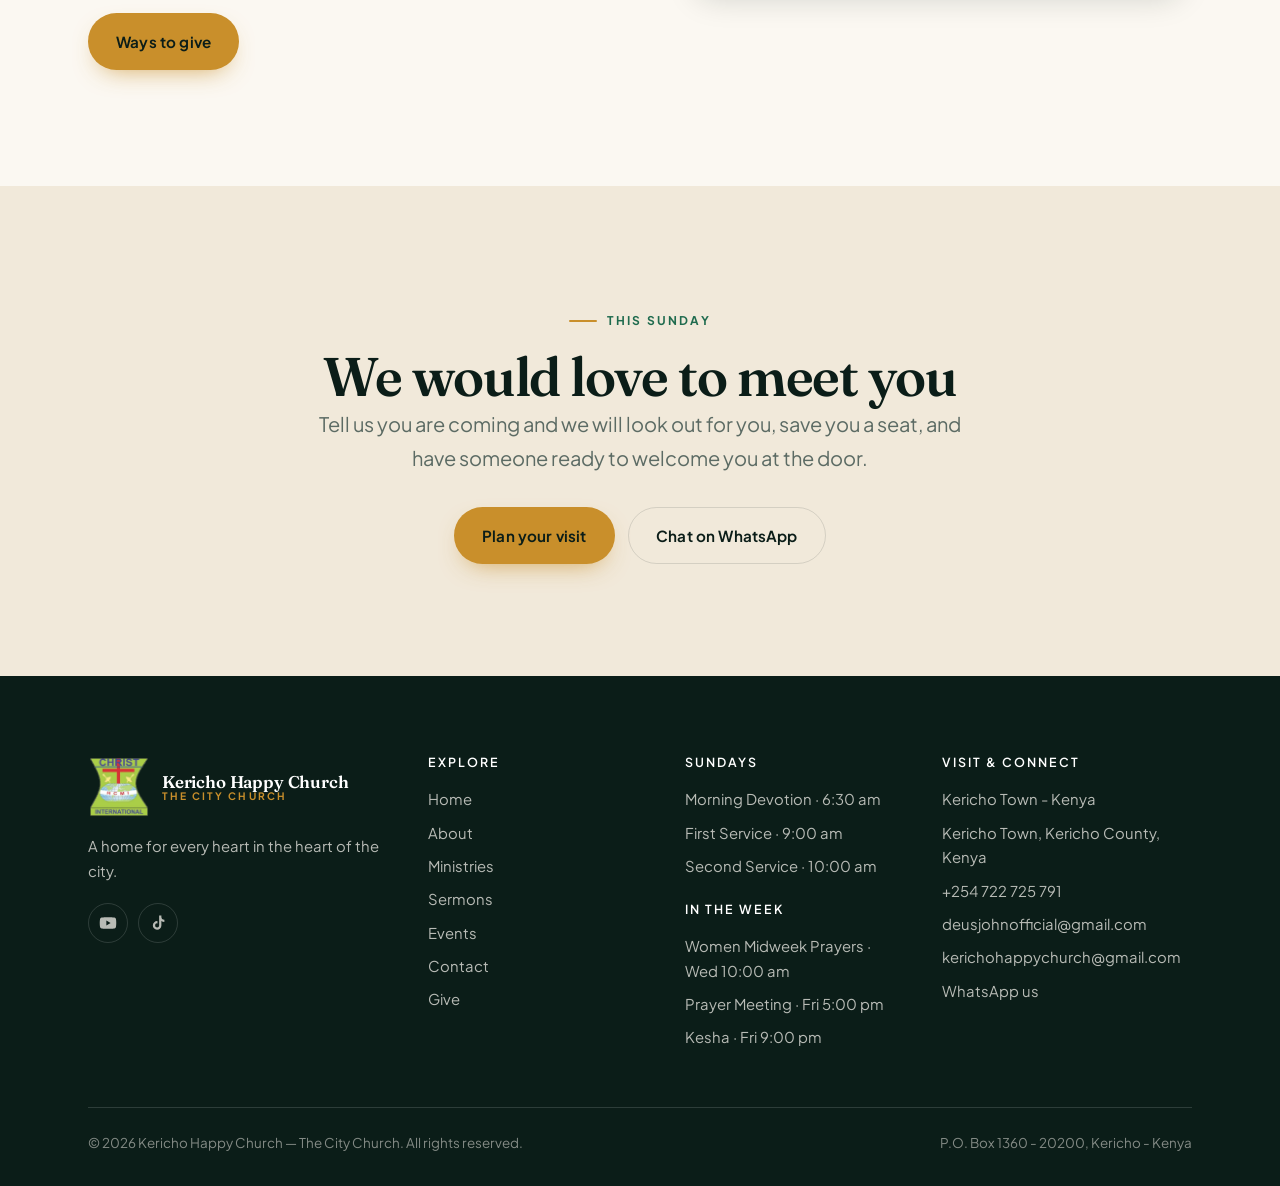
==== commit 29cbef7a: "Put the best new photos on the homepage; name both pastors Adds a 'Sundays at Kericho Happy Church' " ====
--- a/index.html
+++ b/index.html
@@ -14,7 +14,7 @@
 <link rel="preconnect" href="https://fonts.googleapis.com">
 <link rel="preconnect" href="https://fonts.gstatic.com" crossorigin>
 <link href="https://fonts.googleapis.com/css2?family=Fraunces:ital,opsz,wght@0,9..144,400..700;1,9..144,400..600&family=Plus+Jakarta+Sans:wght@400;500;600;700&display=swap" rel="stylesheet">
-<link rel="stylesheet" href="assets/css/styles.css?v=202609231611">
+<link rel="stylesheet" href="assets/css/styles.css?v=202609231617">
 </head>
 <body>
 <div data-header></div>
@@ -168,6 +168,14 @@
     </div>
   </section>
 
+  <!-- ============ SUNDAYS ============ -->
+  <section class="section">
+    <div class="wrap">
+      <div class="section-head center" data-gallery-head="sundays" data-reveal></div>
+      <div class="show" data-gallery="sundays" data-reveal></div>
+    </div>
+  </section>
+
   <!-- ============ GALLERY ============ -->
   <section class="section tint-sand">
     <div class="wrap">
@@ -280,8 +288,8 @@
 </main>
 
 <div data-footer></div>
-<script src="assets/js/globe-data.js?v=202609231611"></script>
-<script src="assets/js/site.config.js?v=202609231611"></script>
-<script src="assets/js/site.js?v=202609231611"></script>
+<script src="assets/js/globe-data.js?v=202609231617"></script>
+<script src="assets/js/site.config.js?v=202609231617"></script>
+<script src="assets/js/site.js?v=202609231617"></script>
 </body>
 </html>
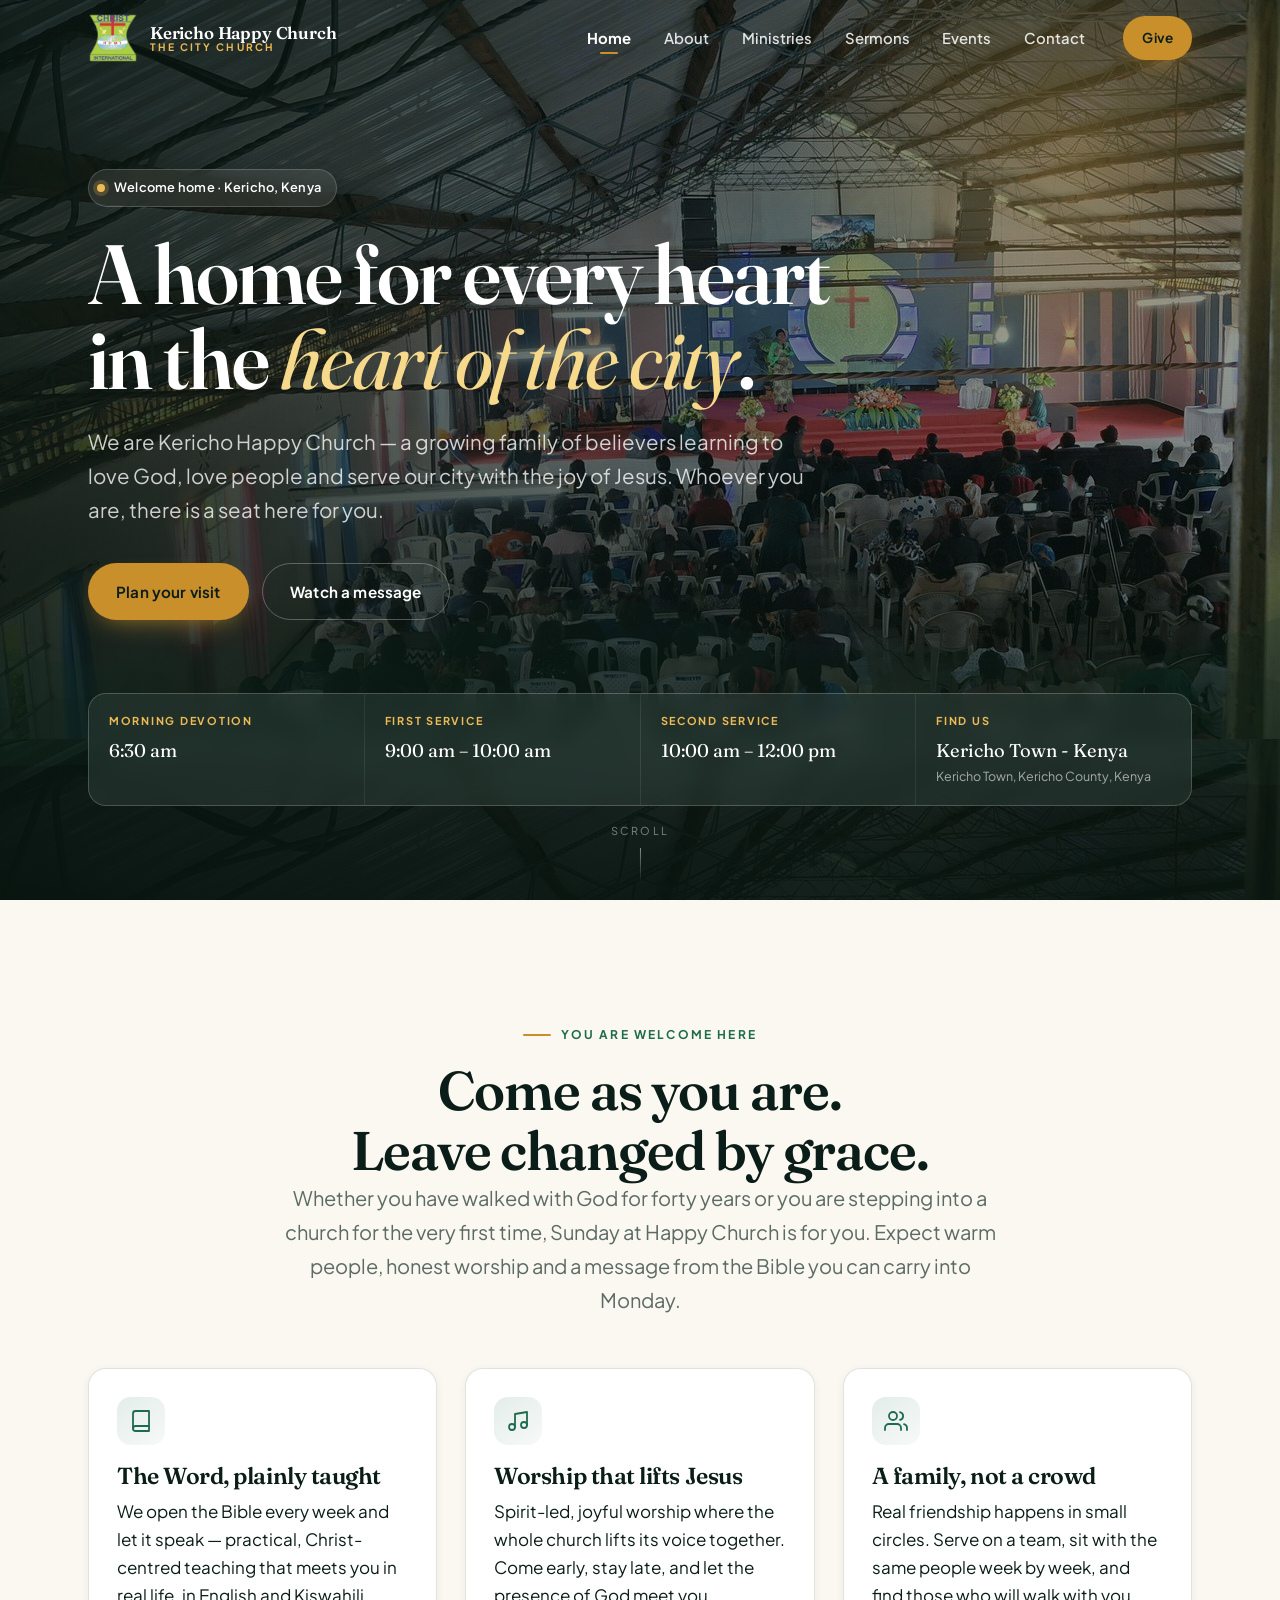
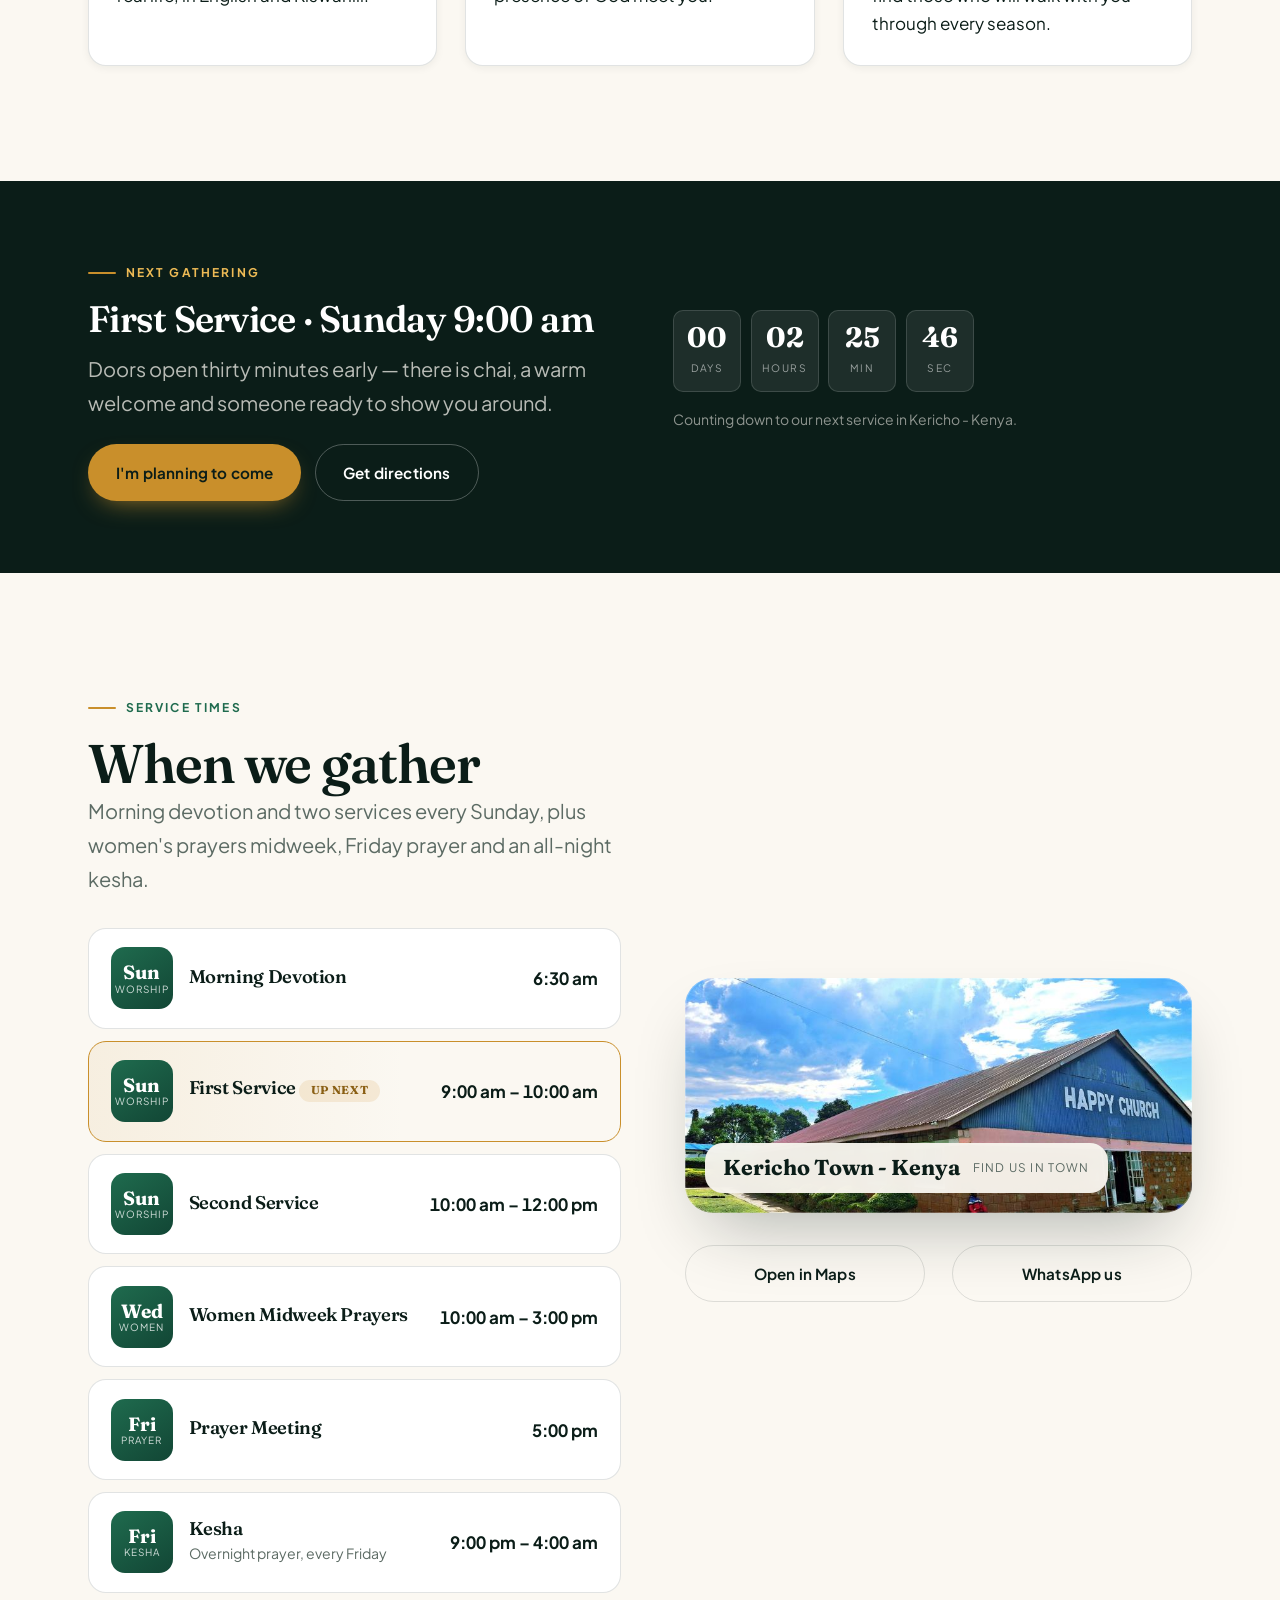
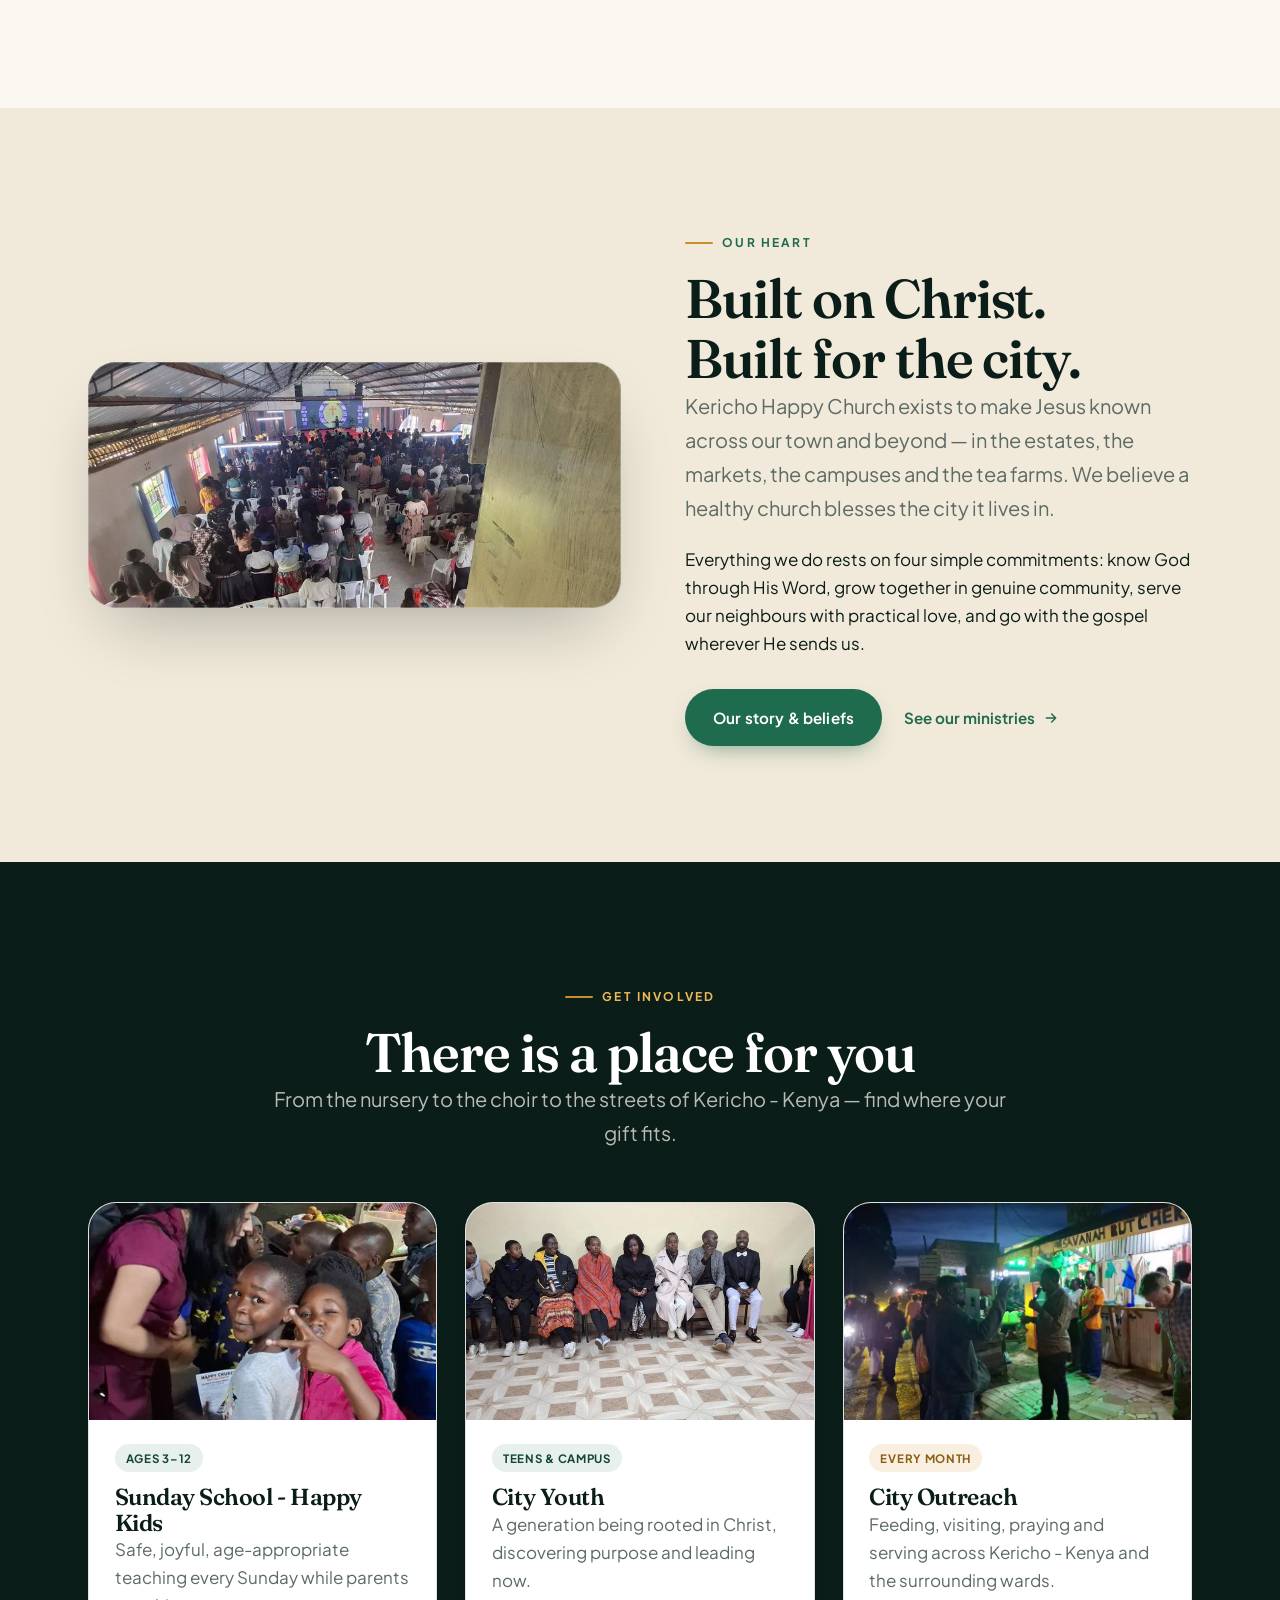
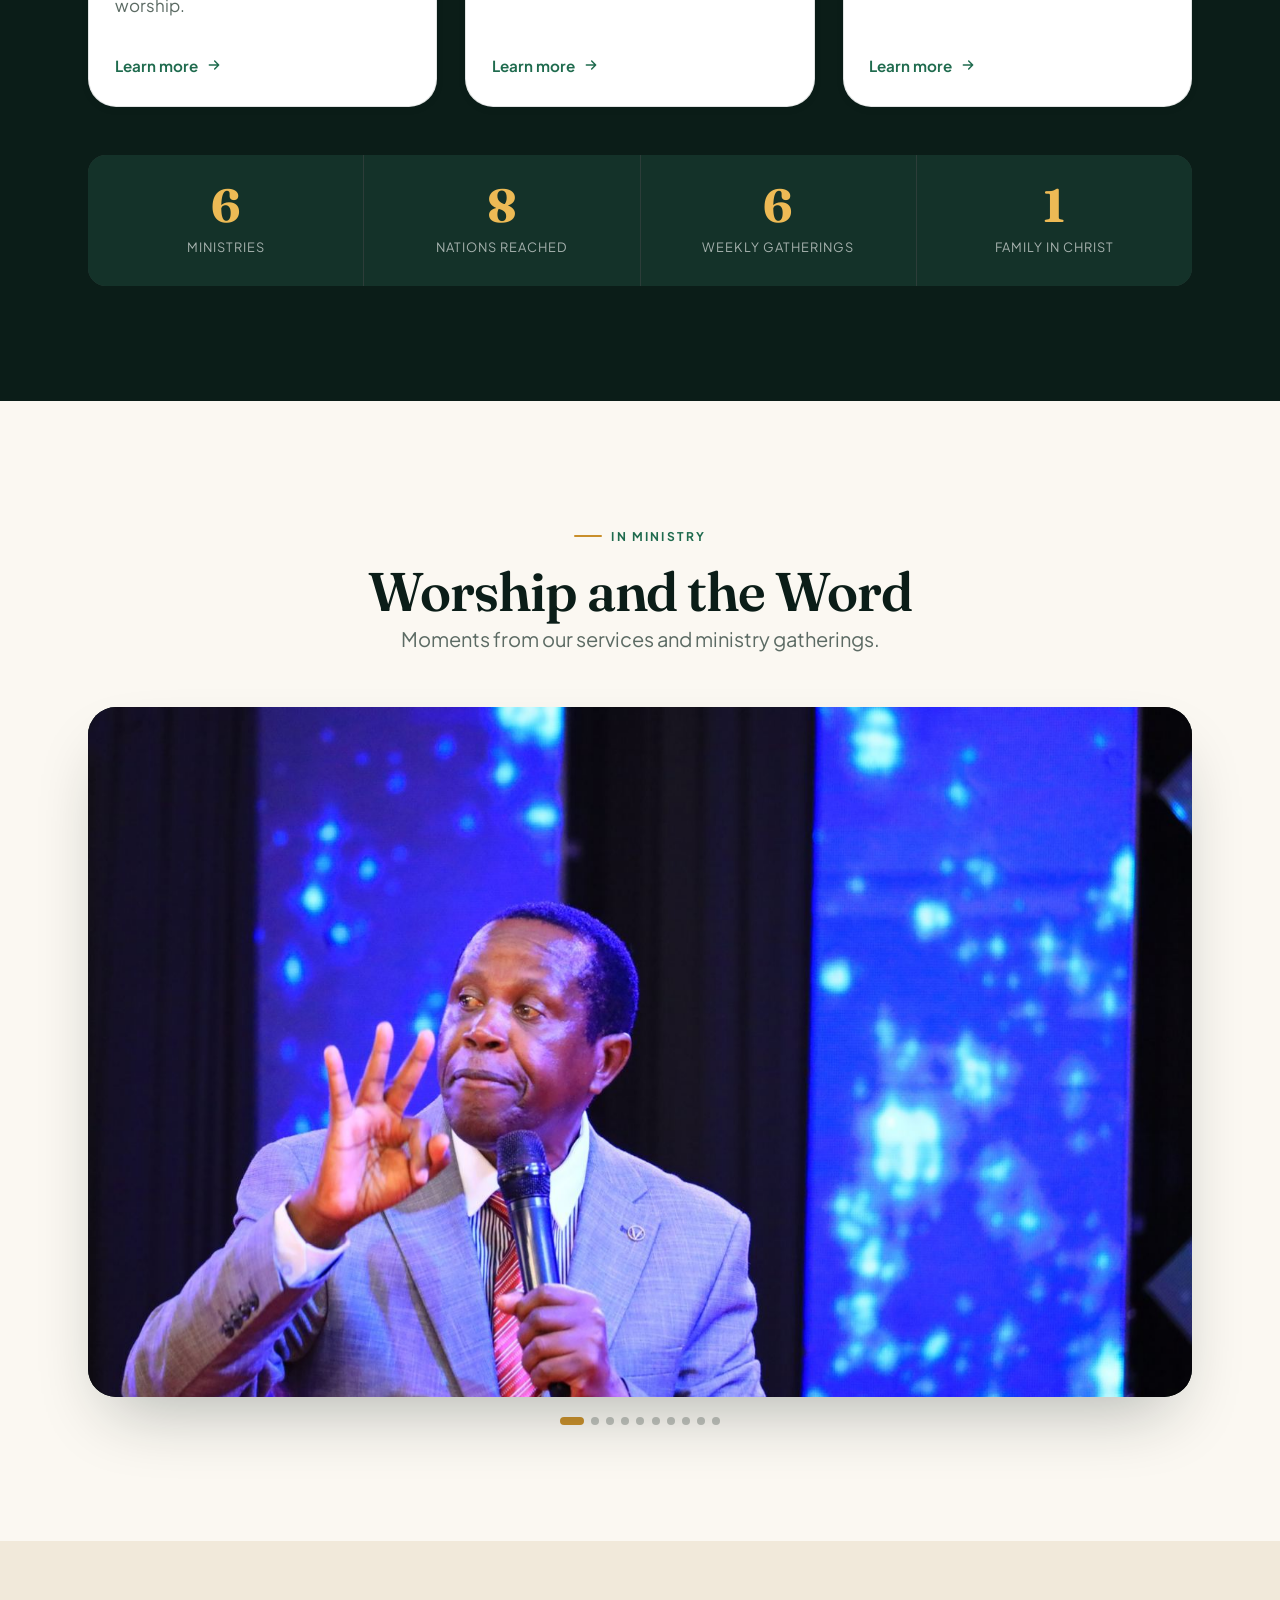
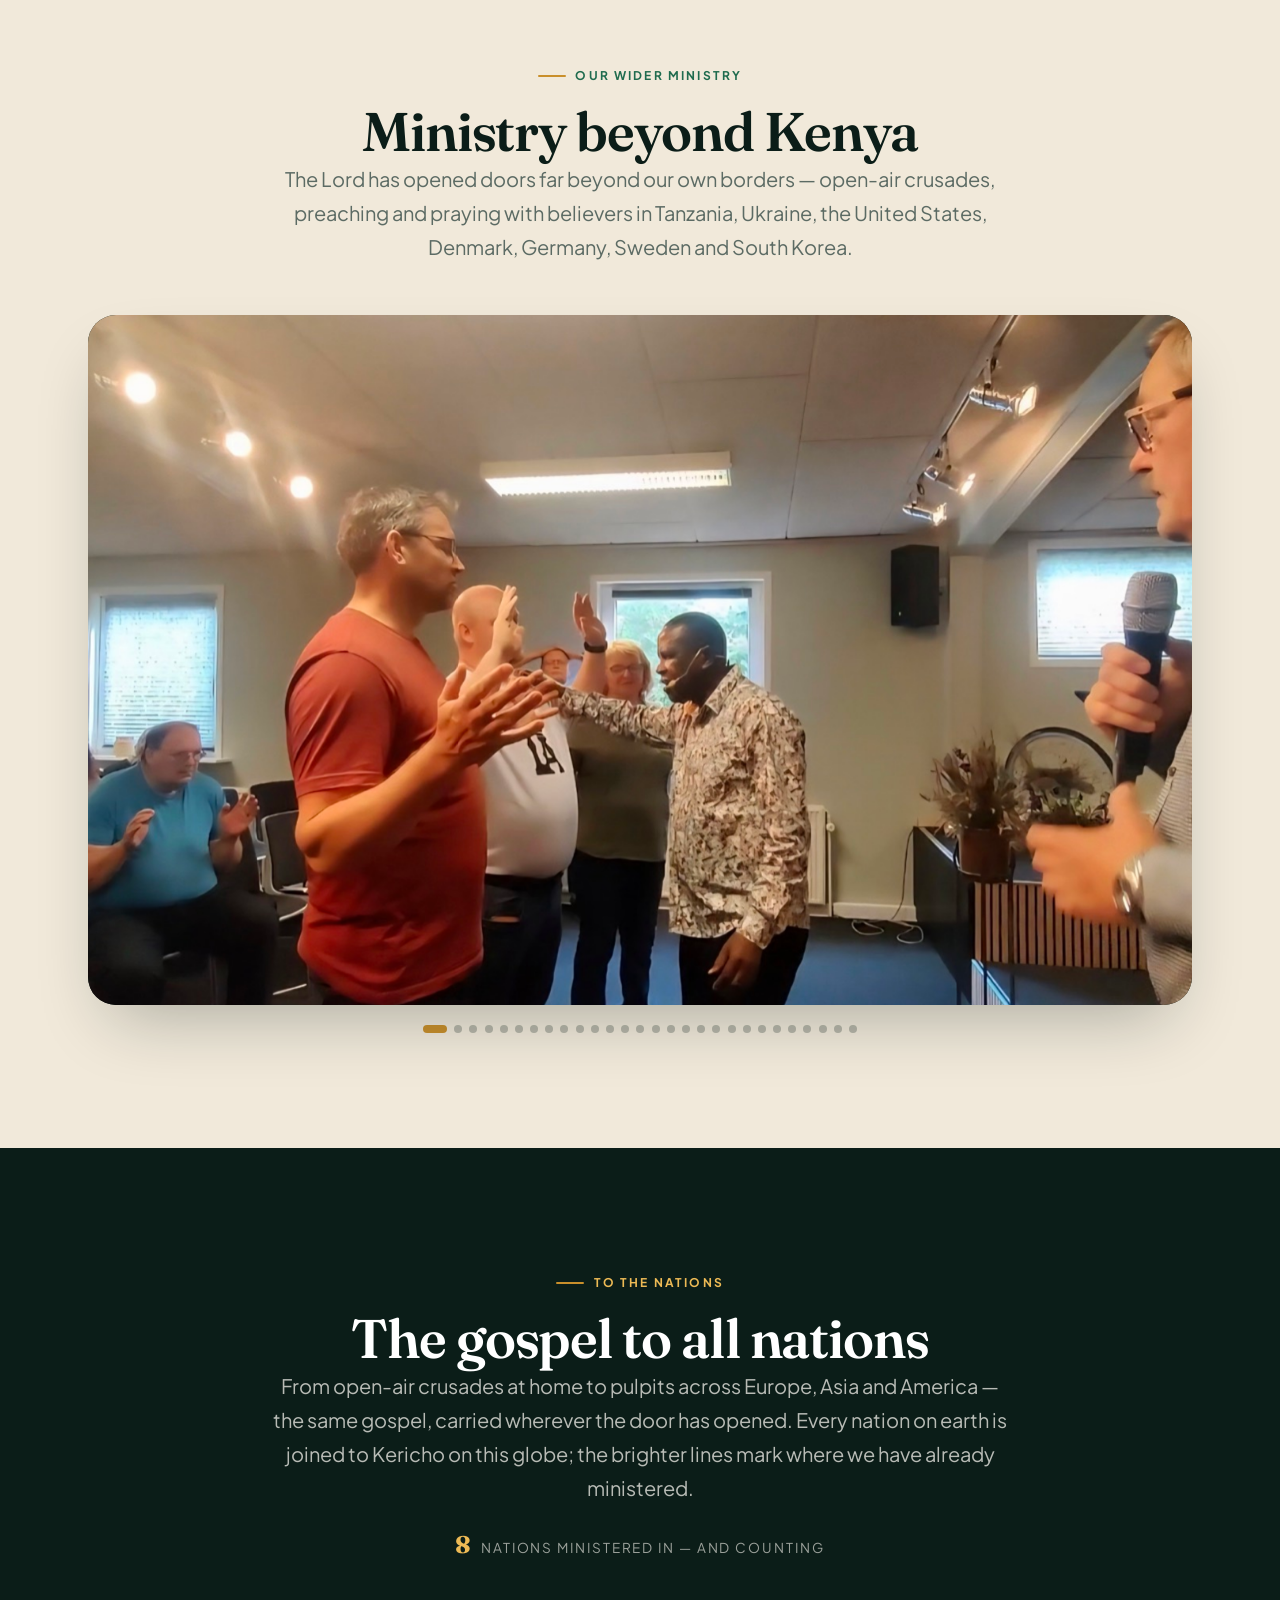
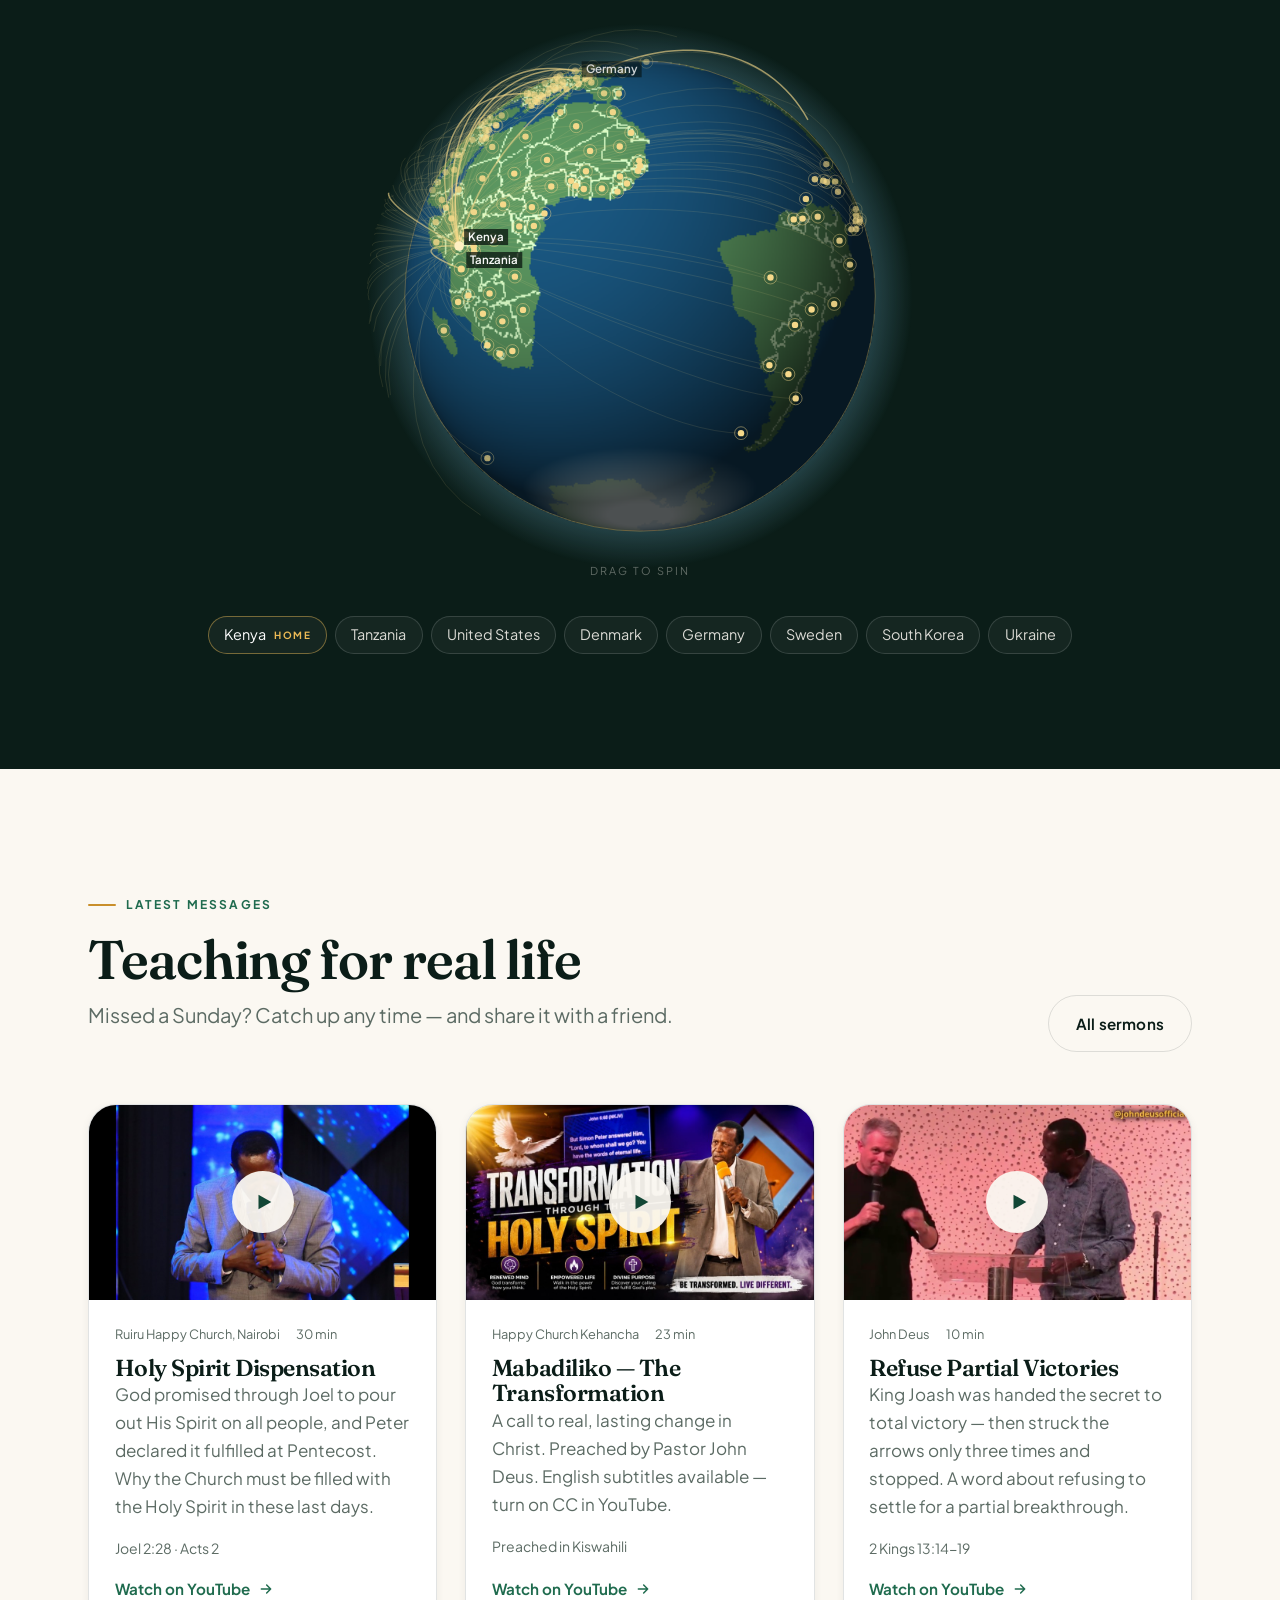
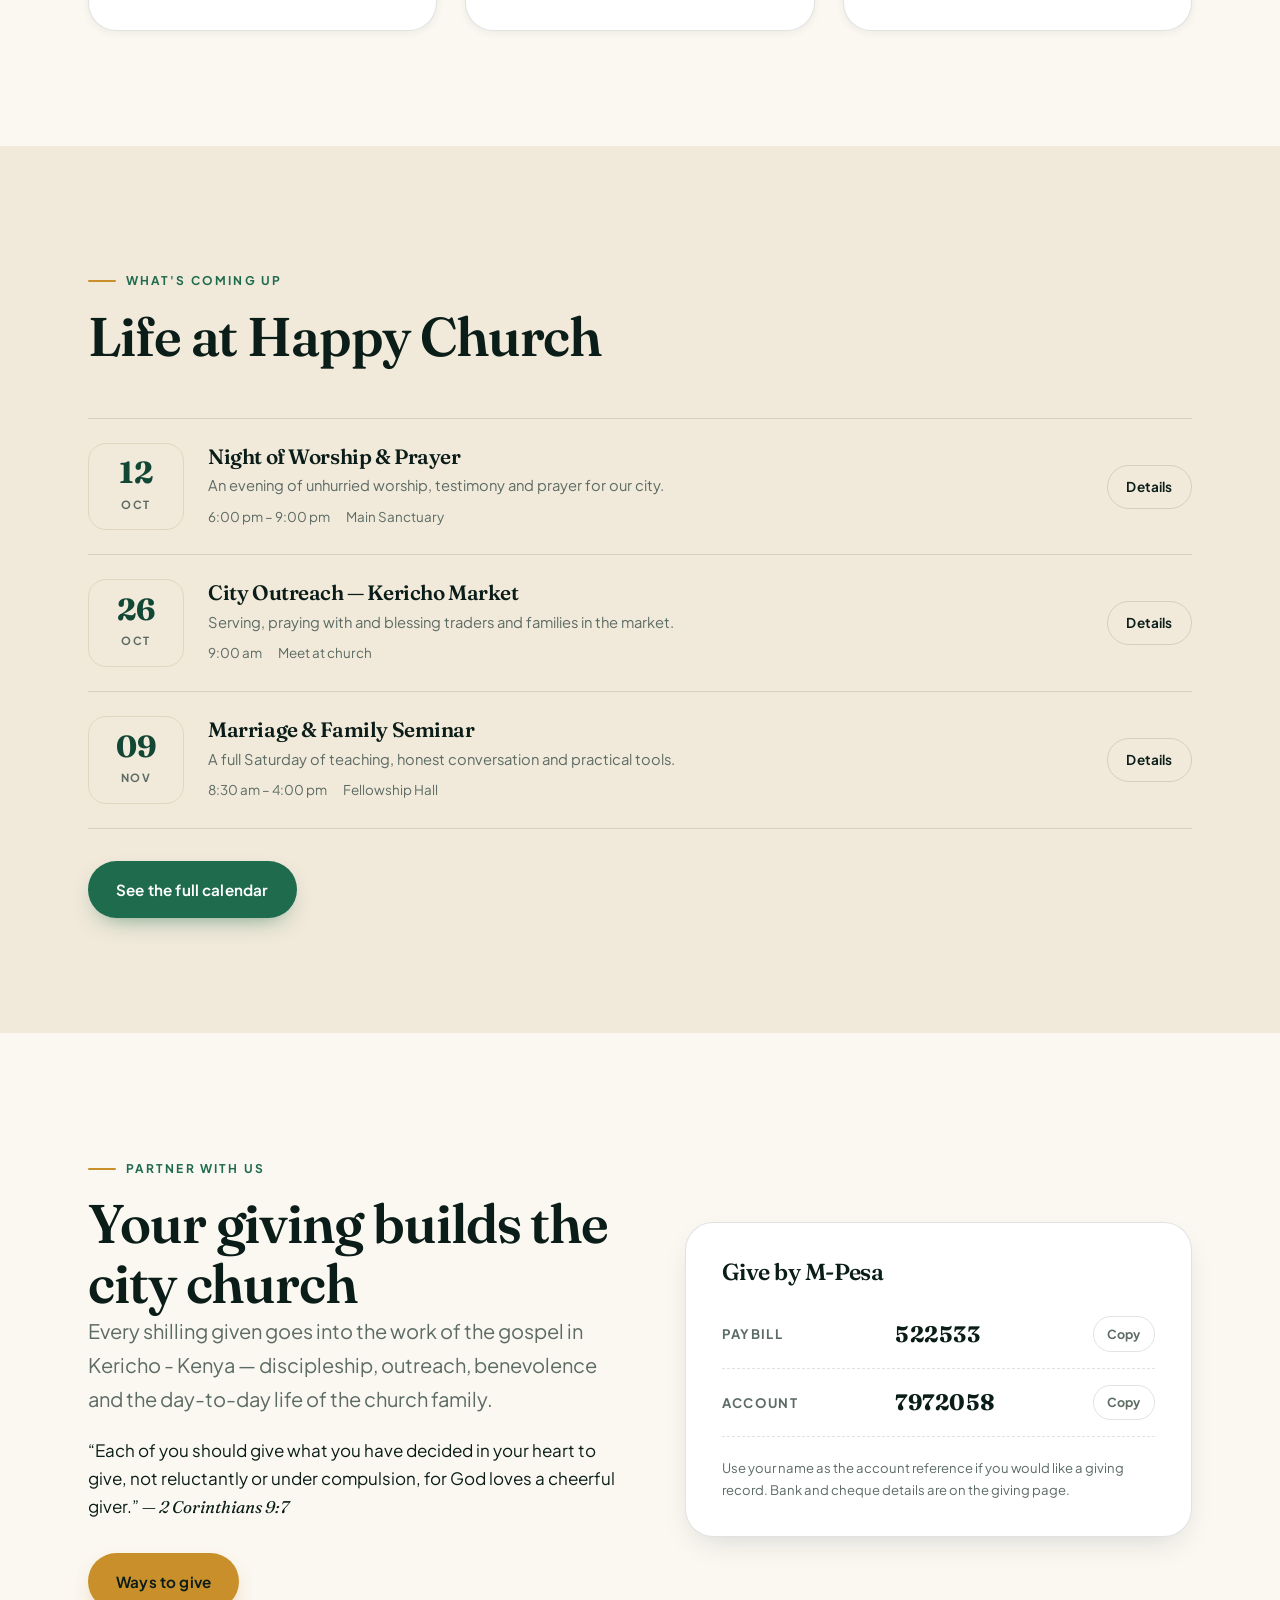
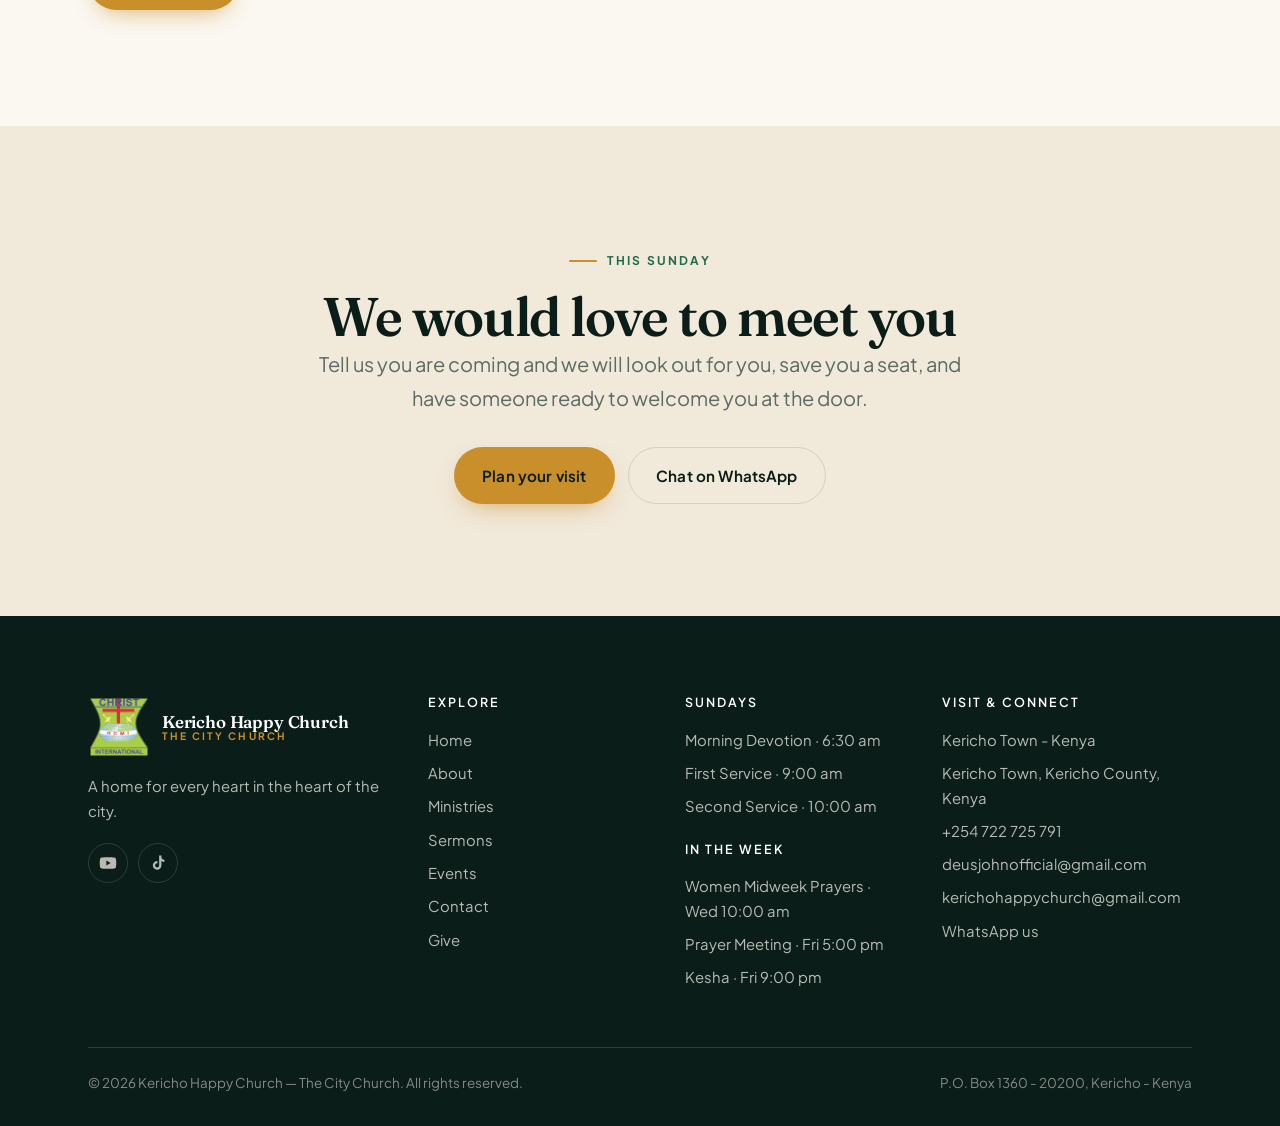
==== commit db4a52a9: "Stop the galleries claiming every photo is from Kericho Some of the service photos were taken at oth" ====
--- a/index.html
+++ b/index.html
@@ -14,7 +14,7 @@
 <link rel="preconnect" href="https://fonts.googleapis.com">
 <link rel="preconnect" href="https://fonts.gstatic.com" crossorigin>
 <link href="https://fonts.googleapis.com/css2?family=Fraunces:ital,opsz,wght@0,9..144,400..700;1,9..144,400..600&family=Plus+Jakarta+Sans:wght@400;500;600;700&display=swap" rel="stylesheet">
-<link rel="stylesheet" href="assets/css/styles.css?v=202609231617">
+<link rel="stylesheet" href="assets/css/styles.css?v=202609231620">
 </head>
 <body>
 <div data-header></div>
@@ -288,8 +288,8 @@
 </main>
 
 <div data-footer></div>
-<script src="assets/js/globe-data.js?v=202609231617"></script>
-<script src="assets/js/site.config.js?v=202609231617"></script>
-<script src="assets/js/site.js?v=202609231617"></script>
+<script src="assets/js/globe-data.js?v=202609231620"></script>
+<script src="assets/js/site.config.js?v=202609231620"></script>
+<script src="assets/js/site.js?v=202609231620"></script>
 </body>
 </html>
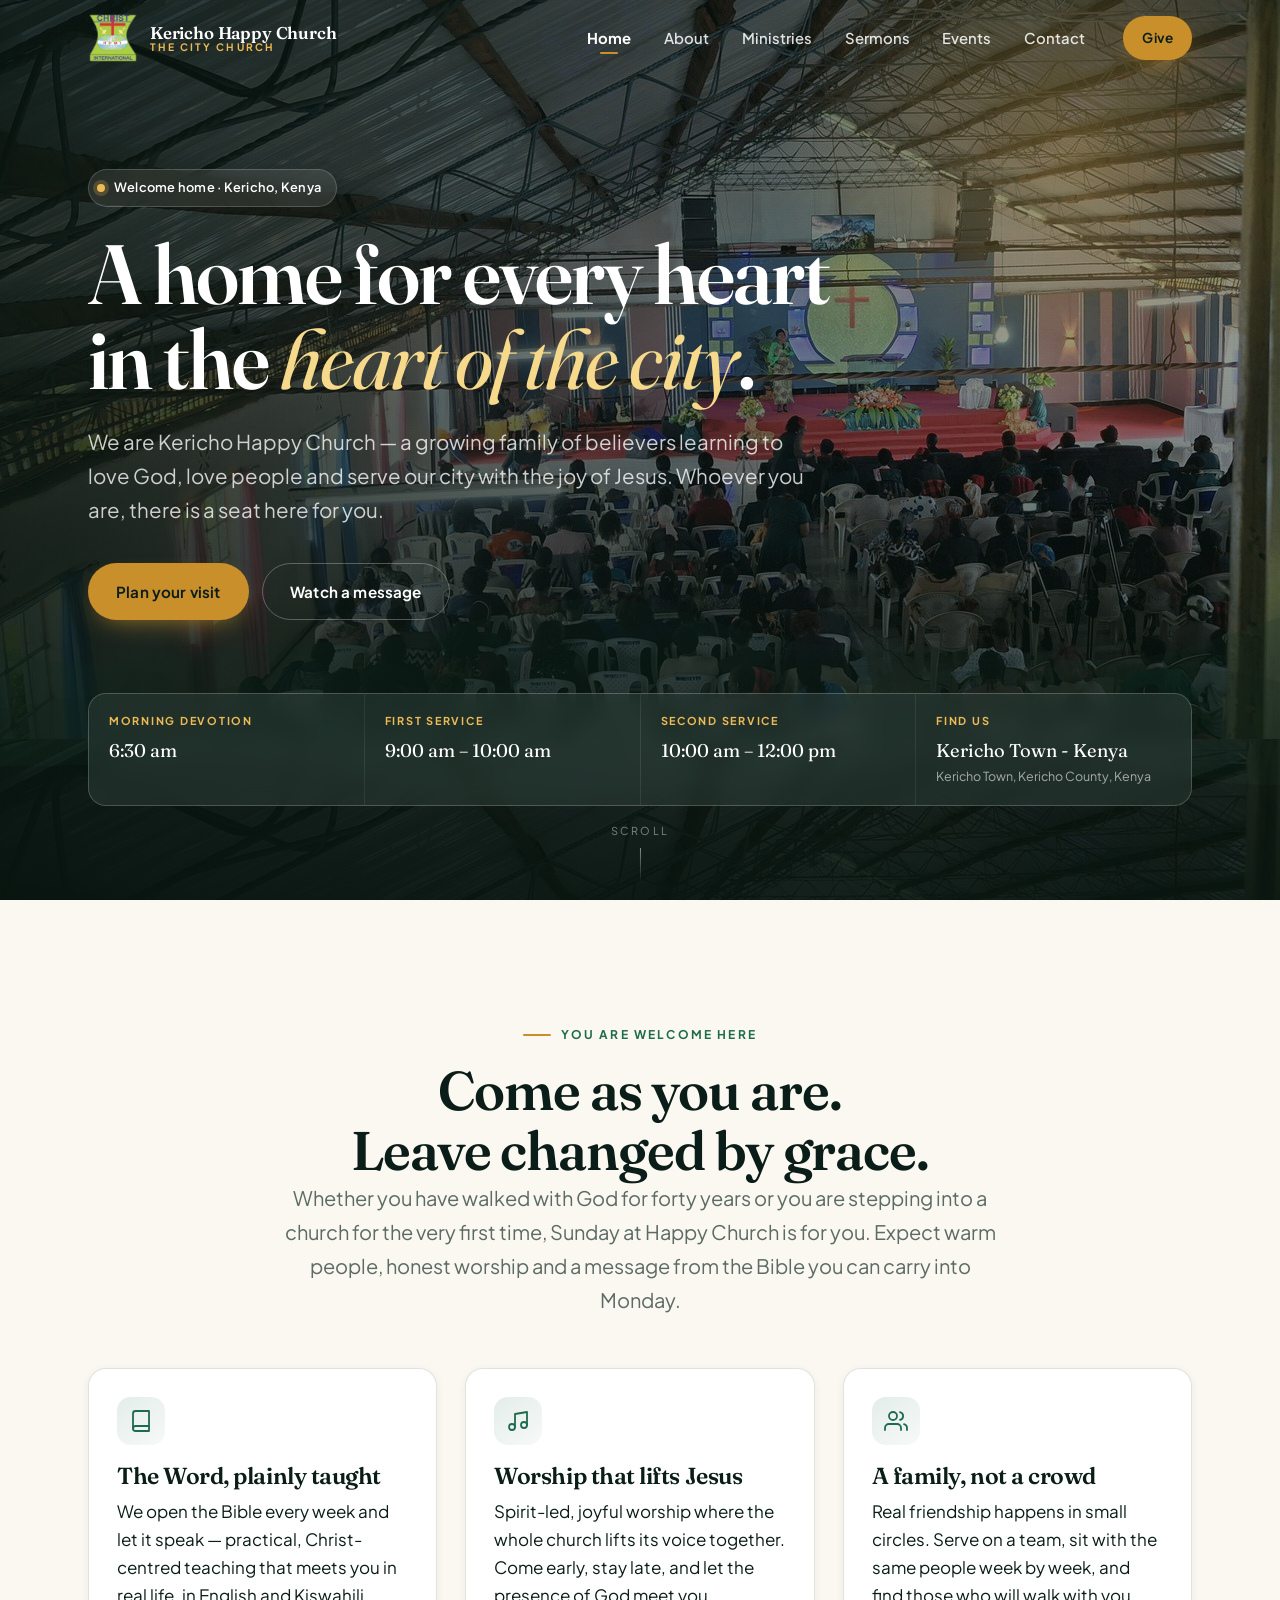
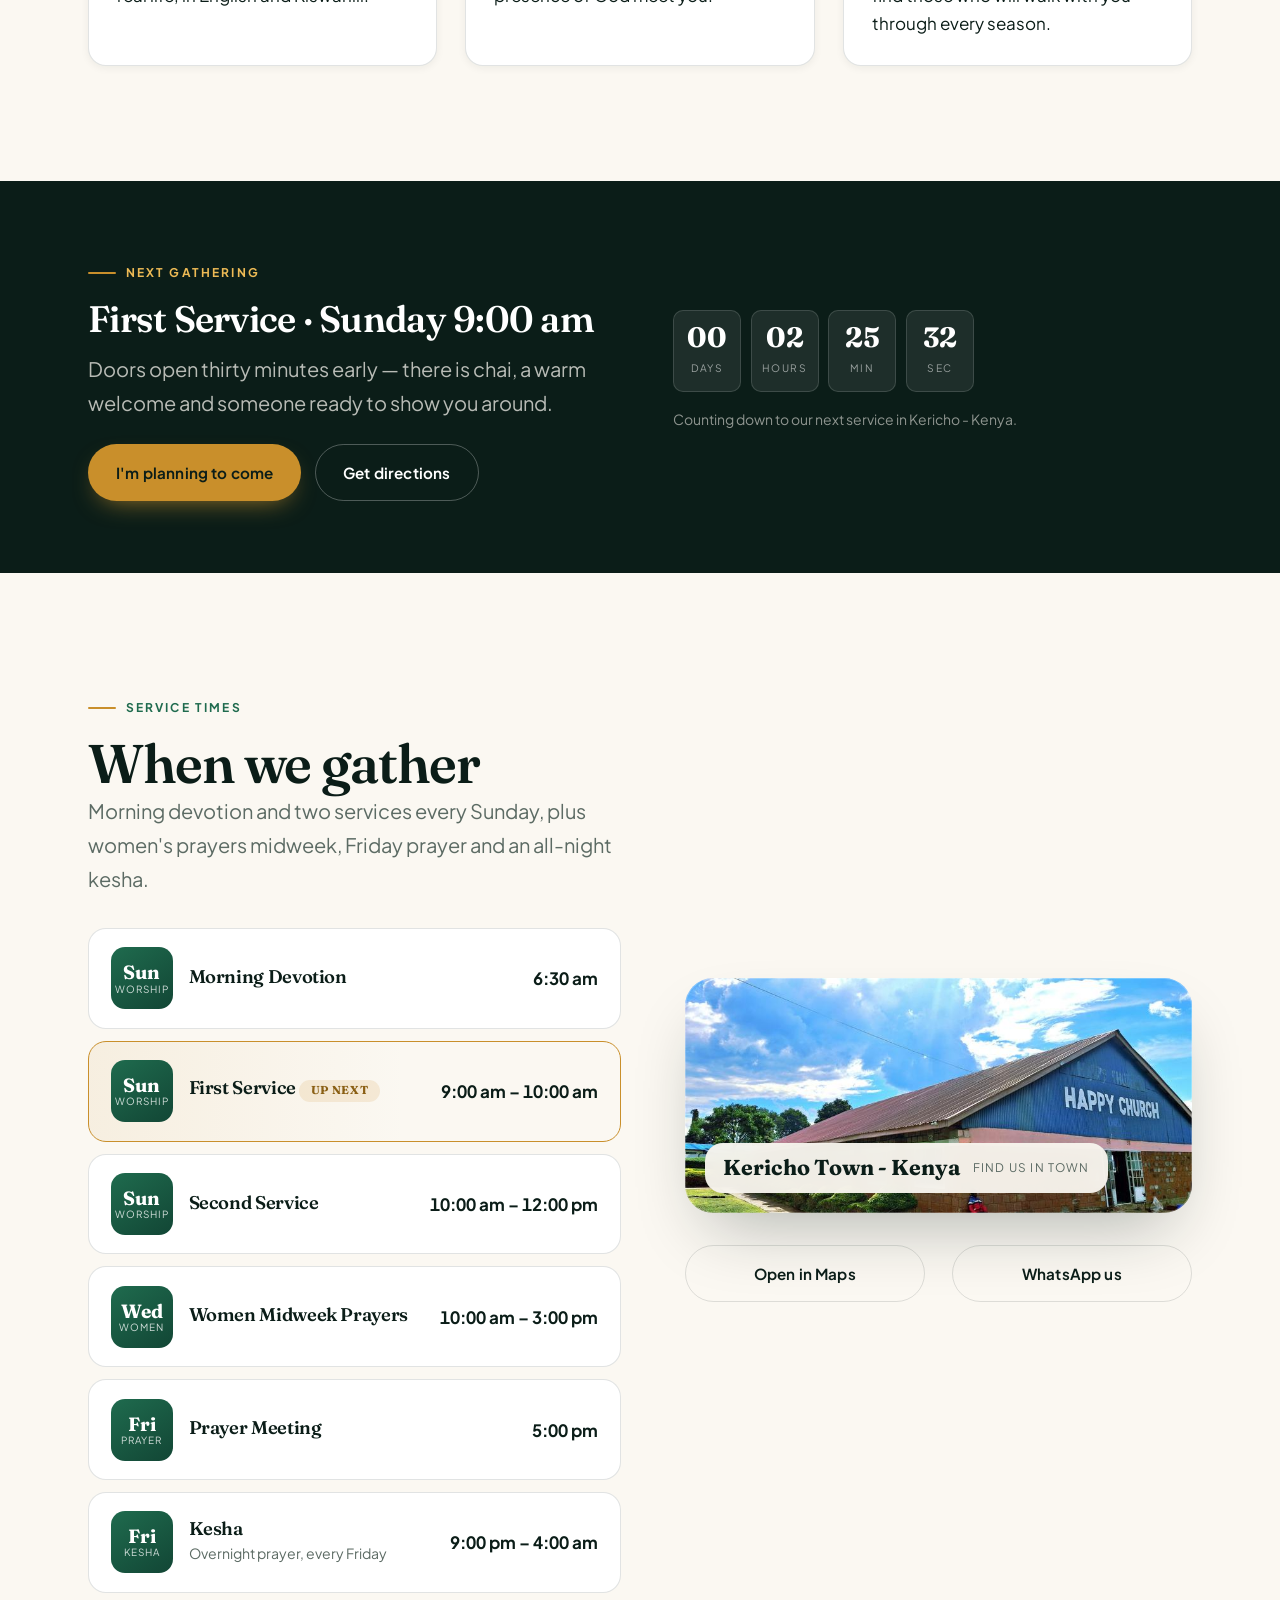
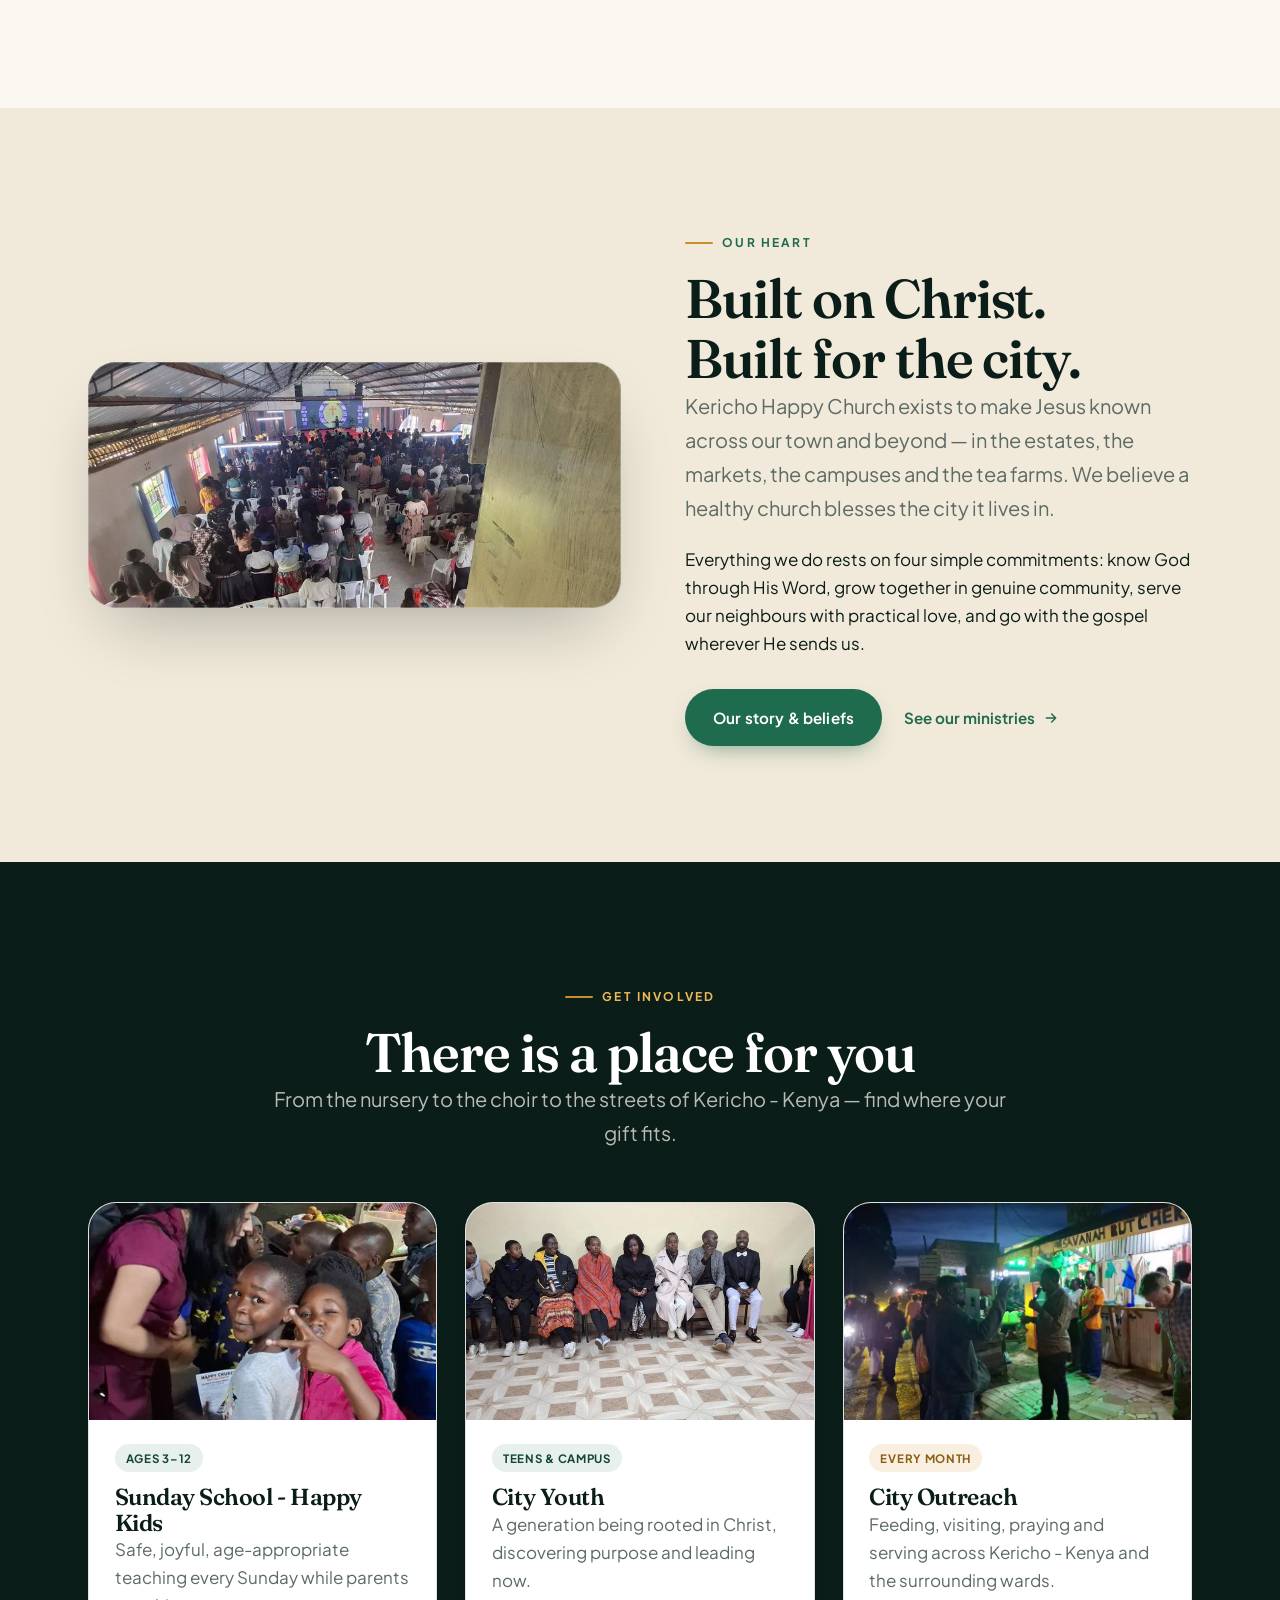
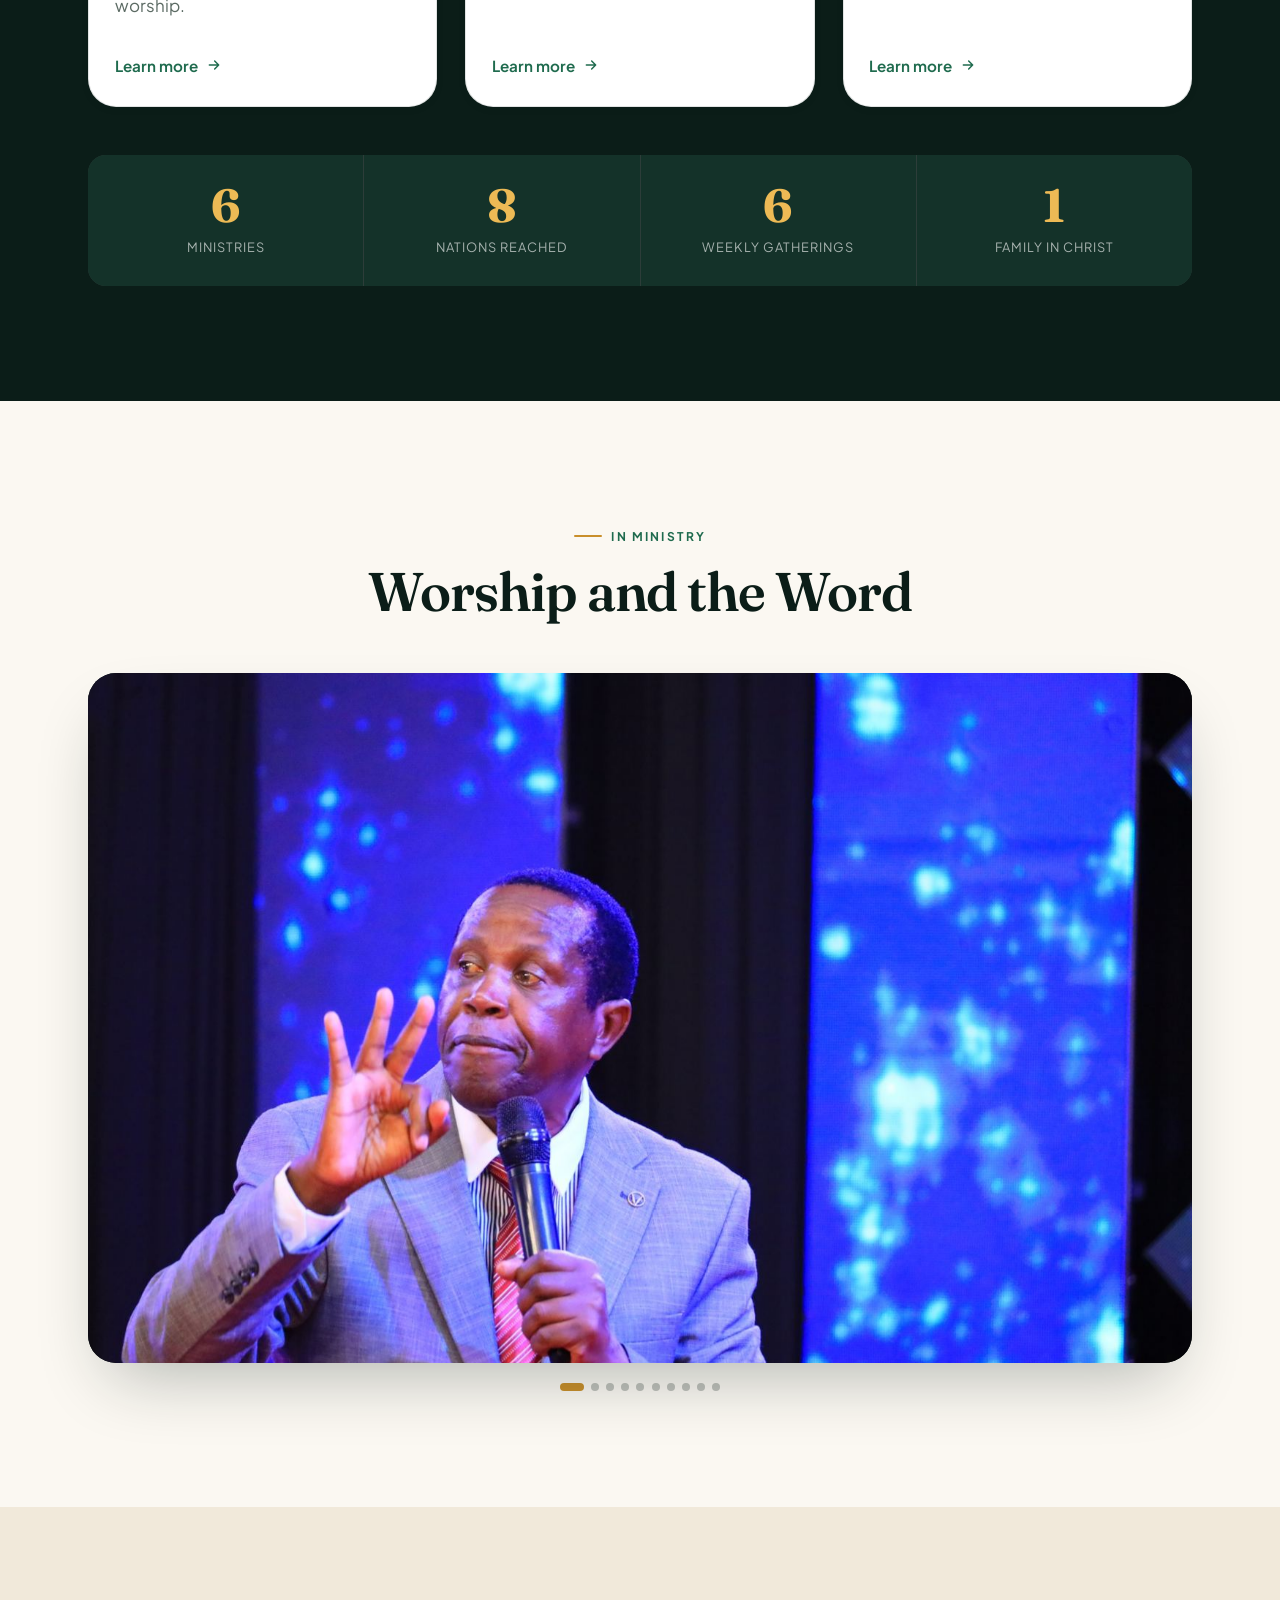
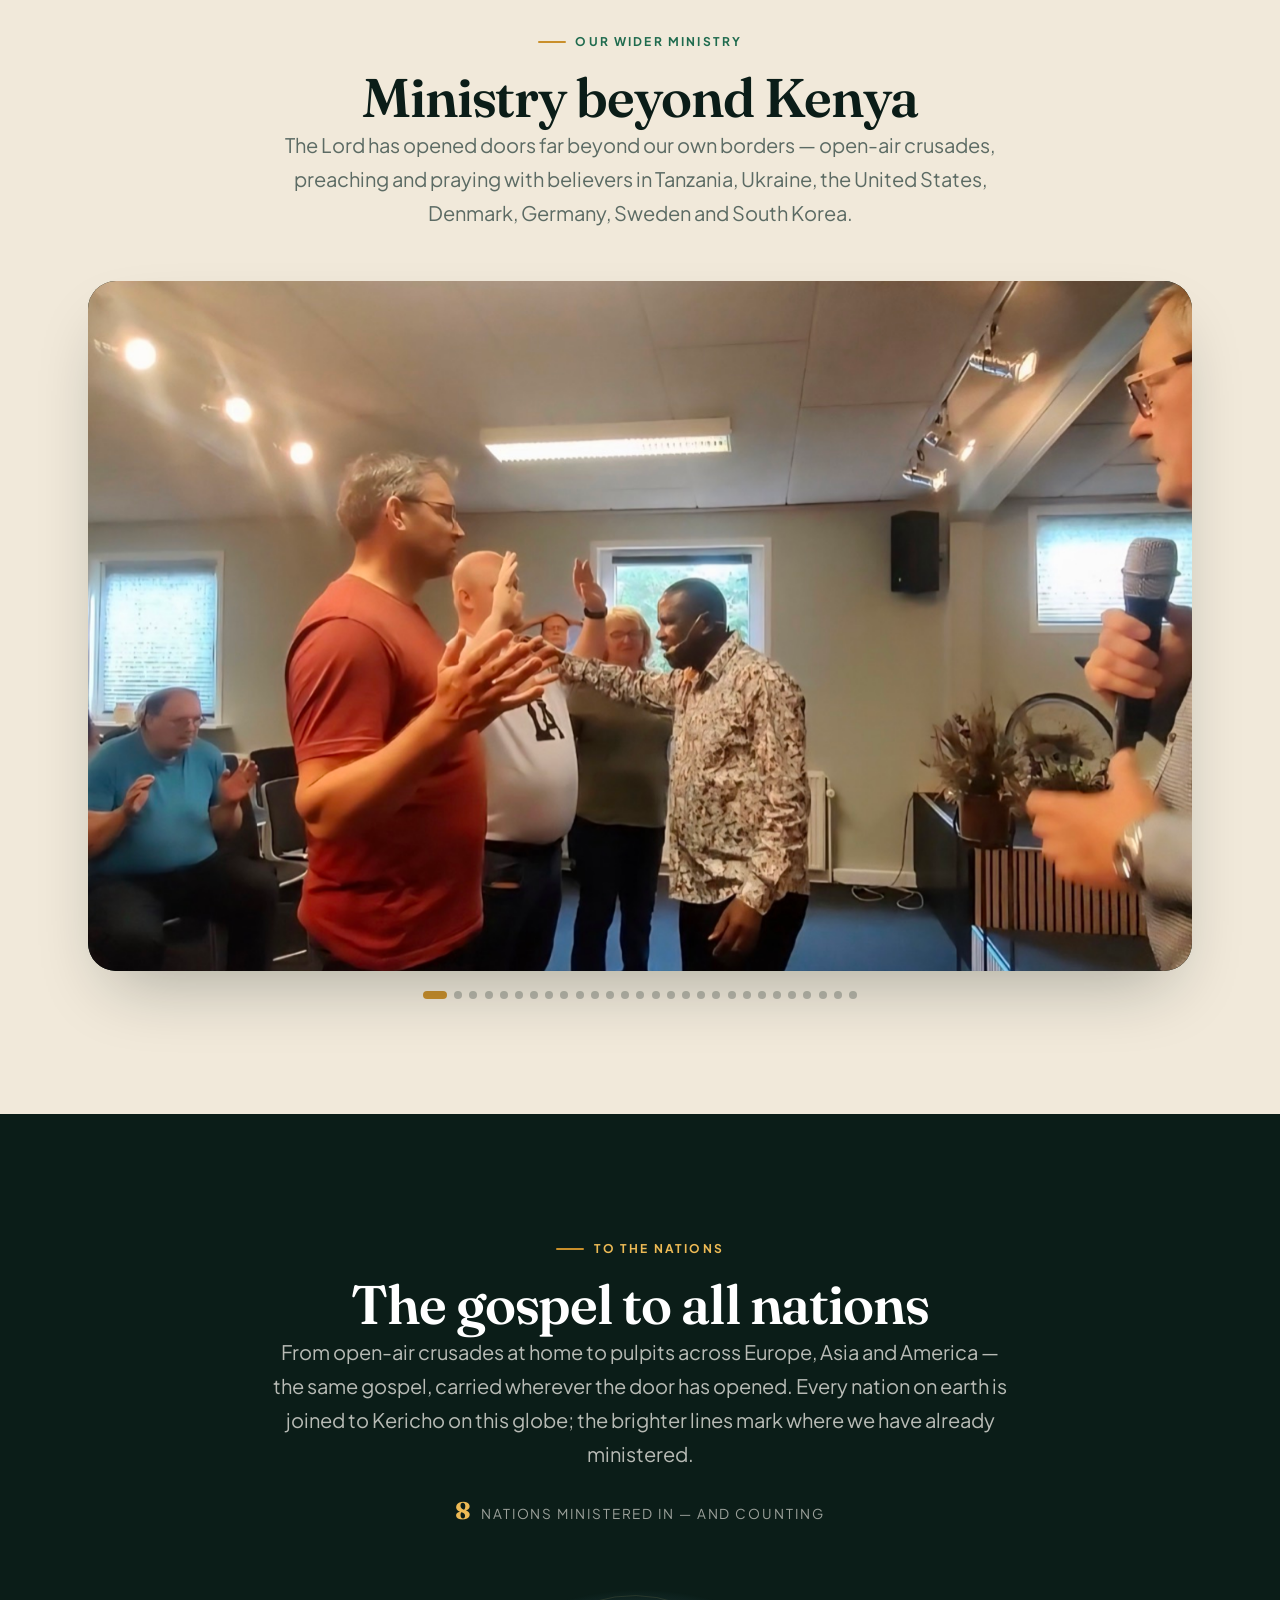
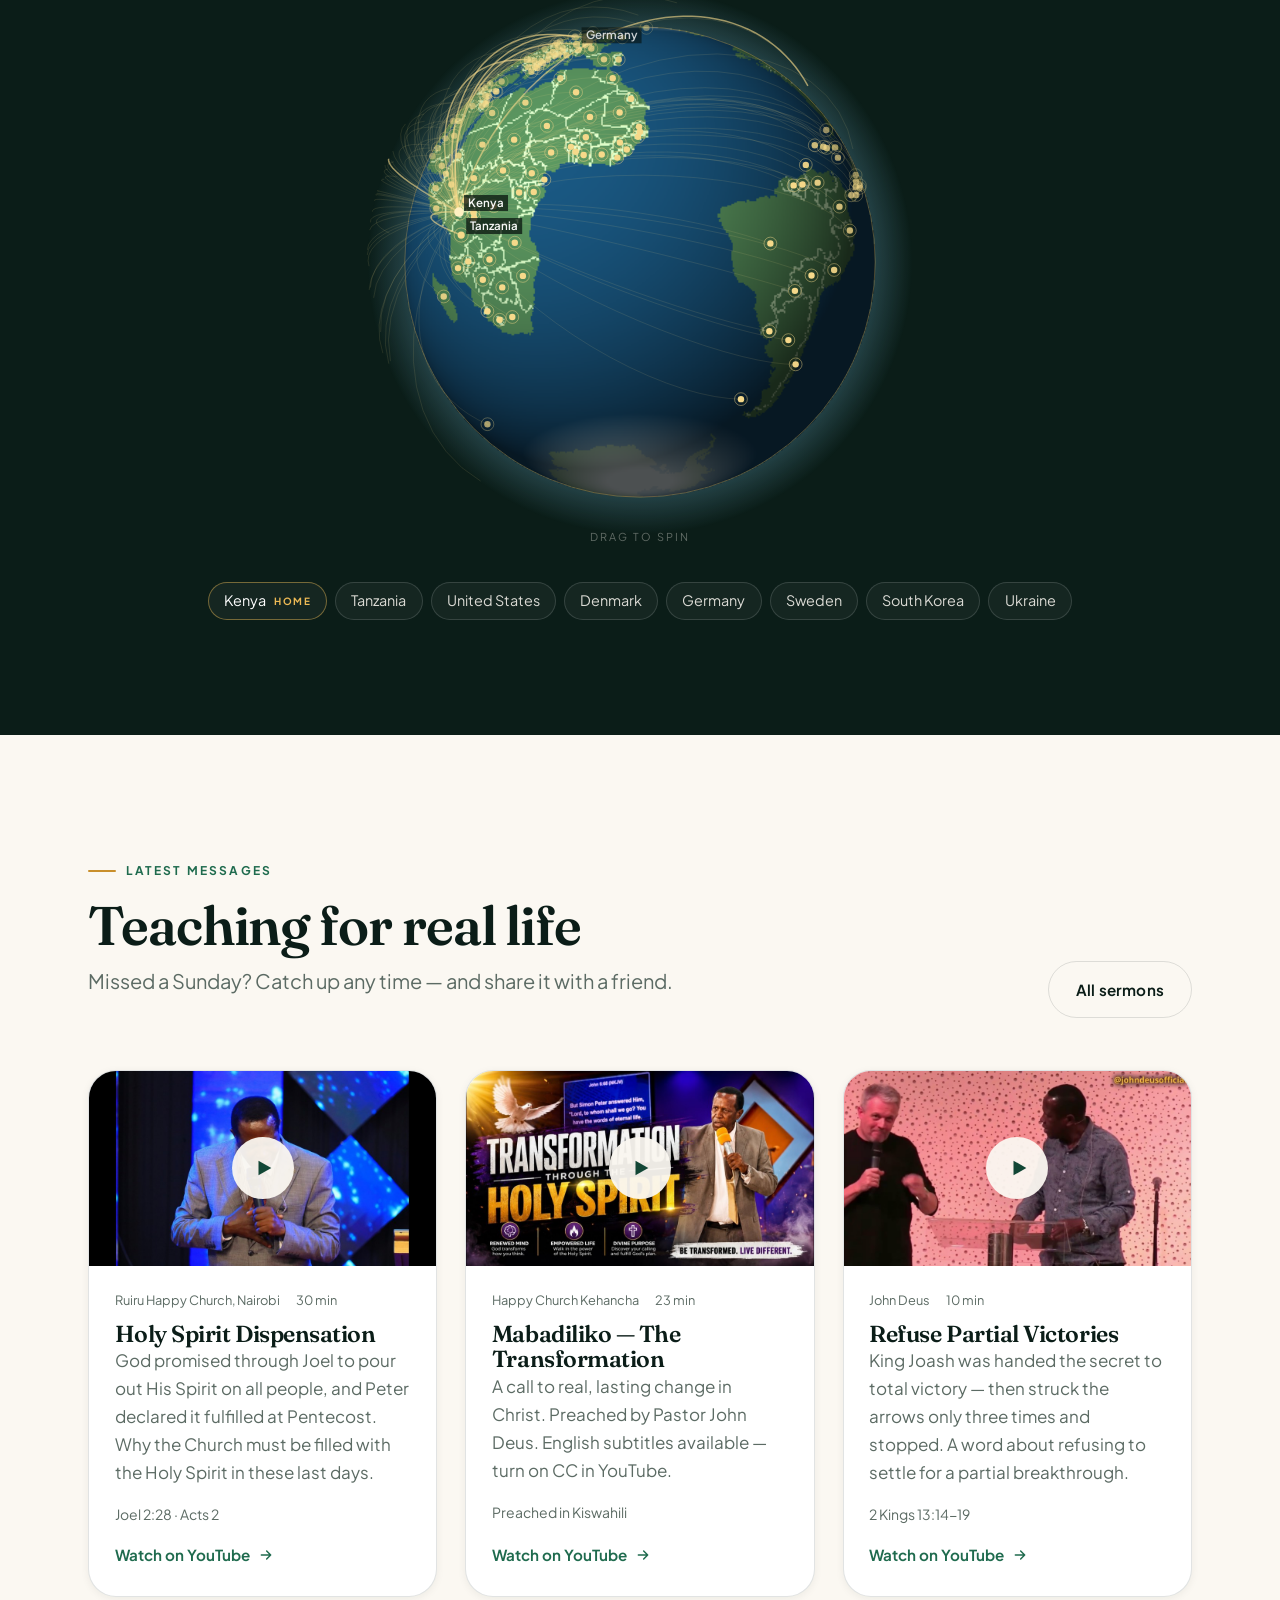
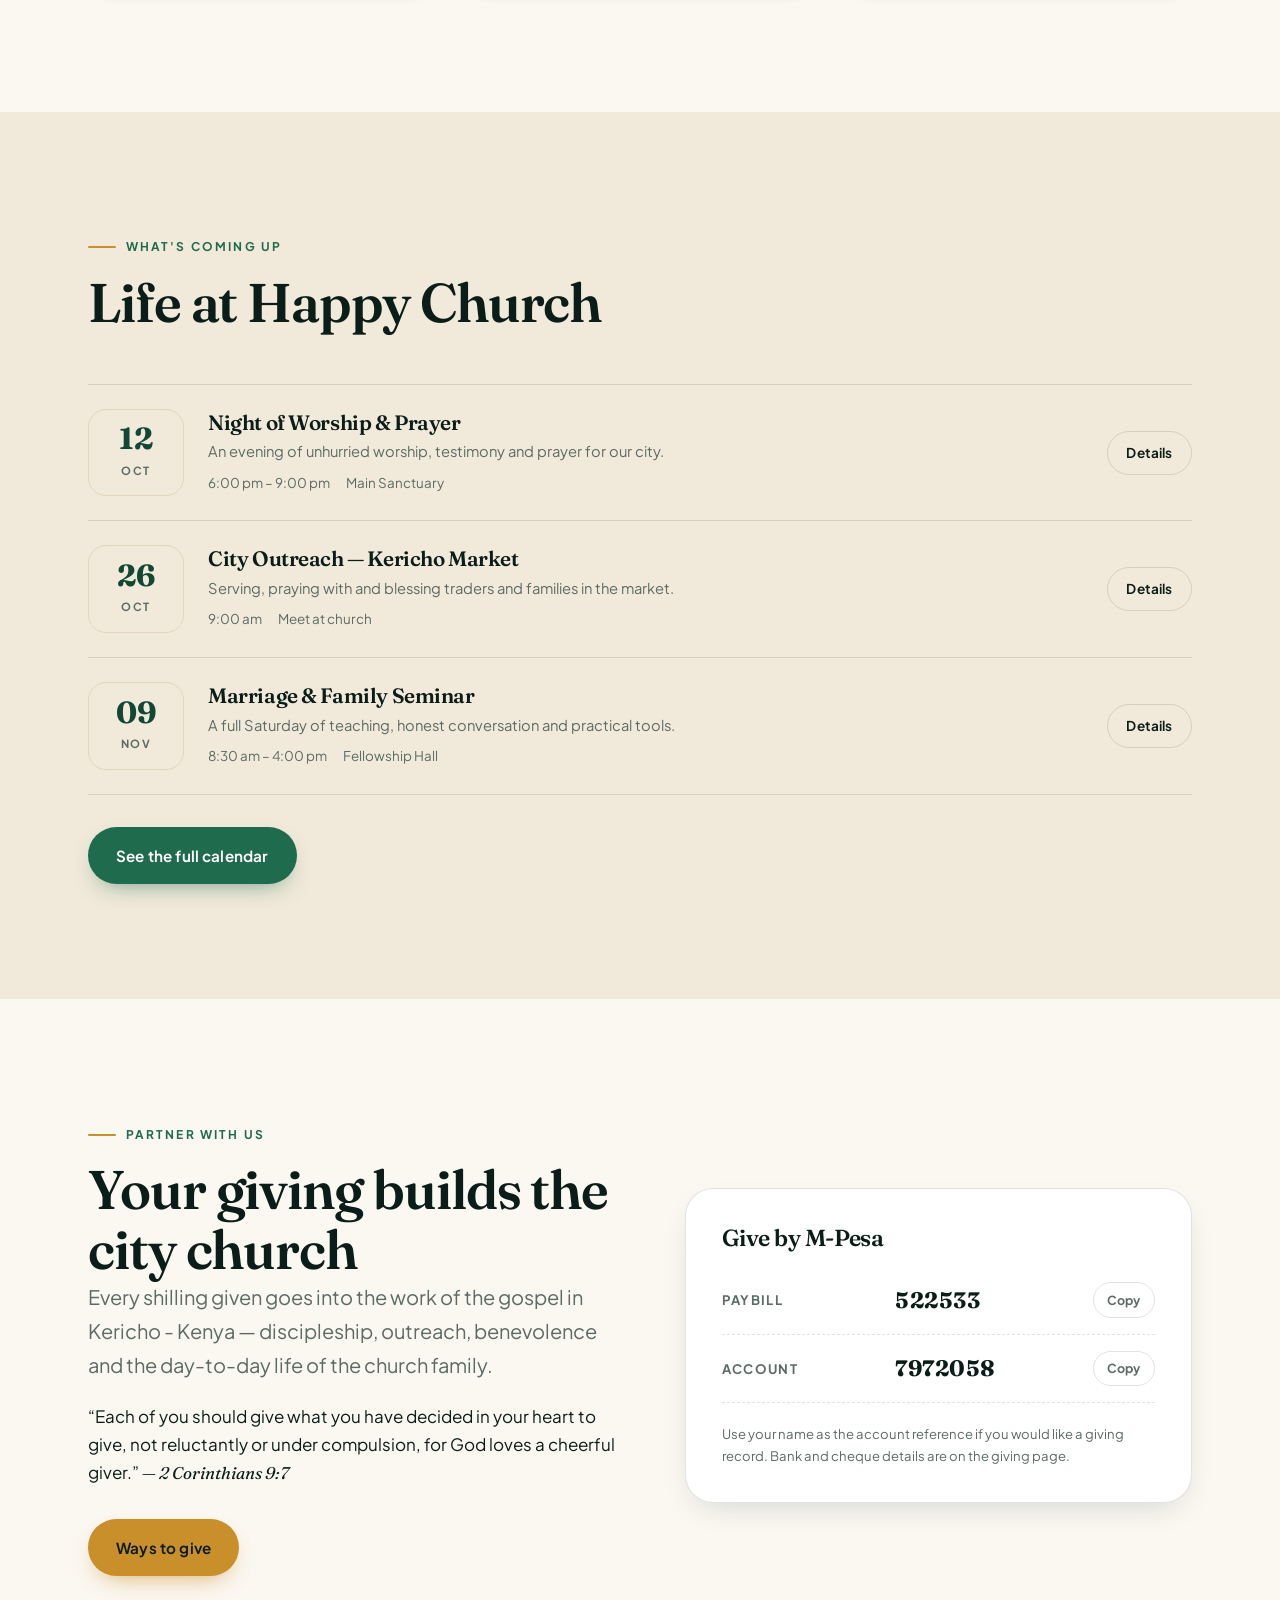
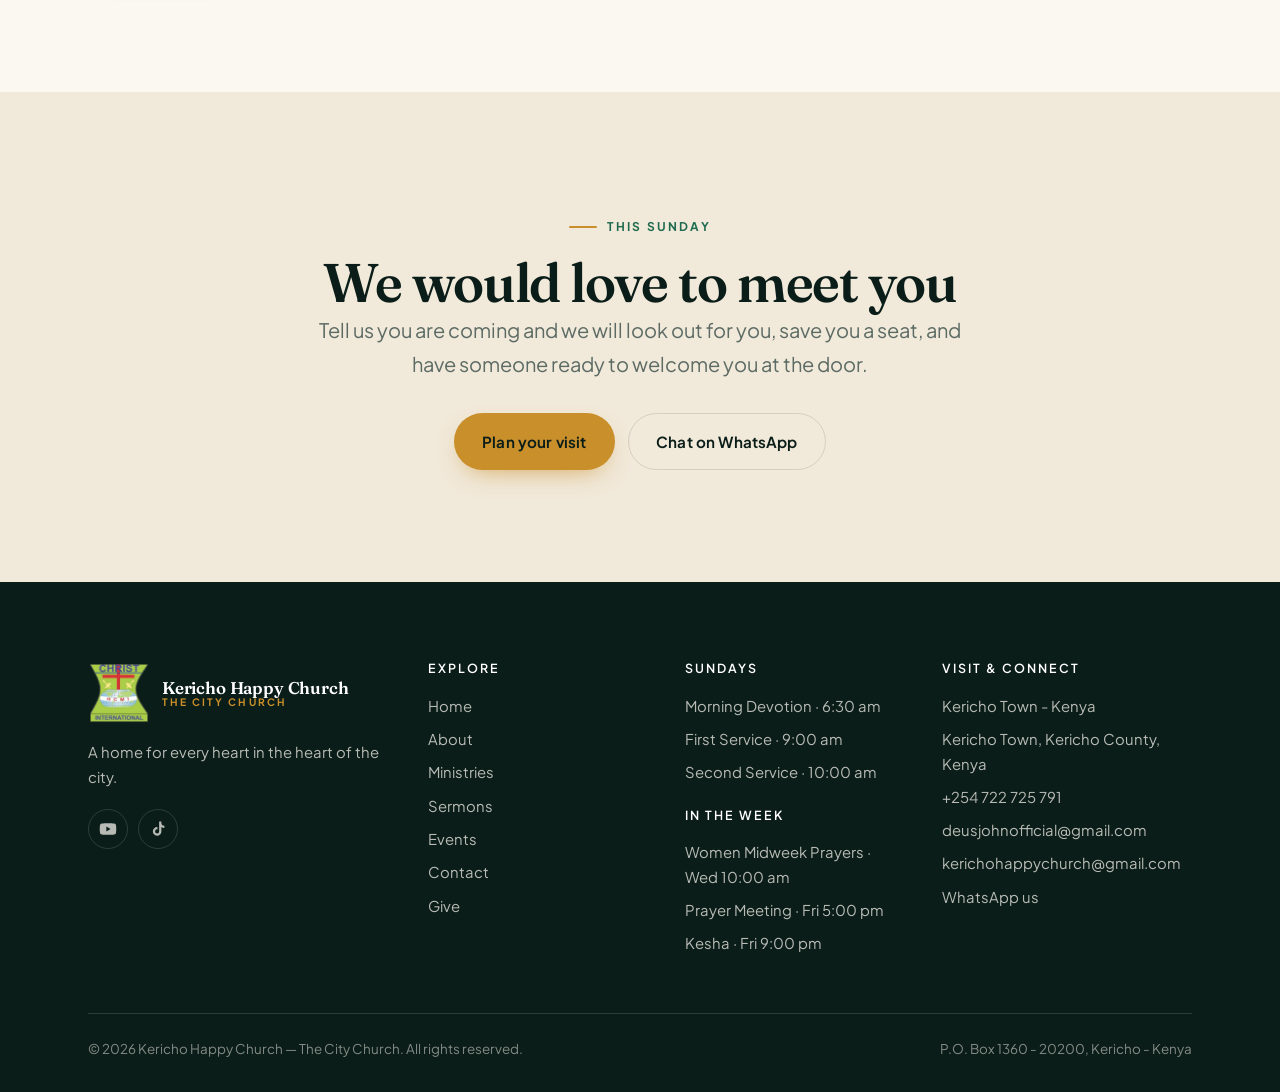
==== commit 4459d8cd: "Drop the intro line from the homepage gallery The section now carries just its eyebrow and heading a" ====
--- a/index.html
+++ b/index.html
@@ -14,7 +14,7 @@
 <link rel="preconnect" href="https://fonts.googleapis.com">
 <link rel="preconnect" href="https://fonts.gstatic.com" crossorigin>
 <link href="https://fonts.googleapis.com/css2?family=Fraunces:ital,opsz,wght@0,9..144,400..700;1,9..144,400..600&family=Plus+Jakarta+Sans:wght@400;500;600;700&display=swap" rel="stylesheet">
-<link rel="stylesheet" href="assets/css/styles.css?v=202609231620">
+<link rel="stylesheet" href="assets/css/styles.css?v=202609231622">
 </head>
 <body>
 <div data-header></div>
@@ -288,8 +288,8 @@
 </main>
 
 <div data-footer></div>
-<script src="assets/js/globe-data.js?v=202609231620"></script>
-<script src="assets/js/site.config.js?v=202609231620"></script>
-<script src="assets/js/site.js?v=202609231620"></script>
+<script src="assets/js/globe-data.js?v=202609231622"></script>
+<script src="assets/js/site.config.js?v=202609231622"></script>
+<script src="assets/js/site.js?v=202609231622"></script>
 </body>
 </html>
